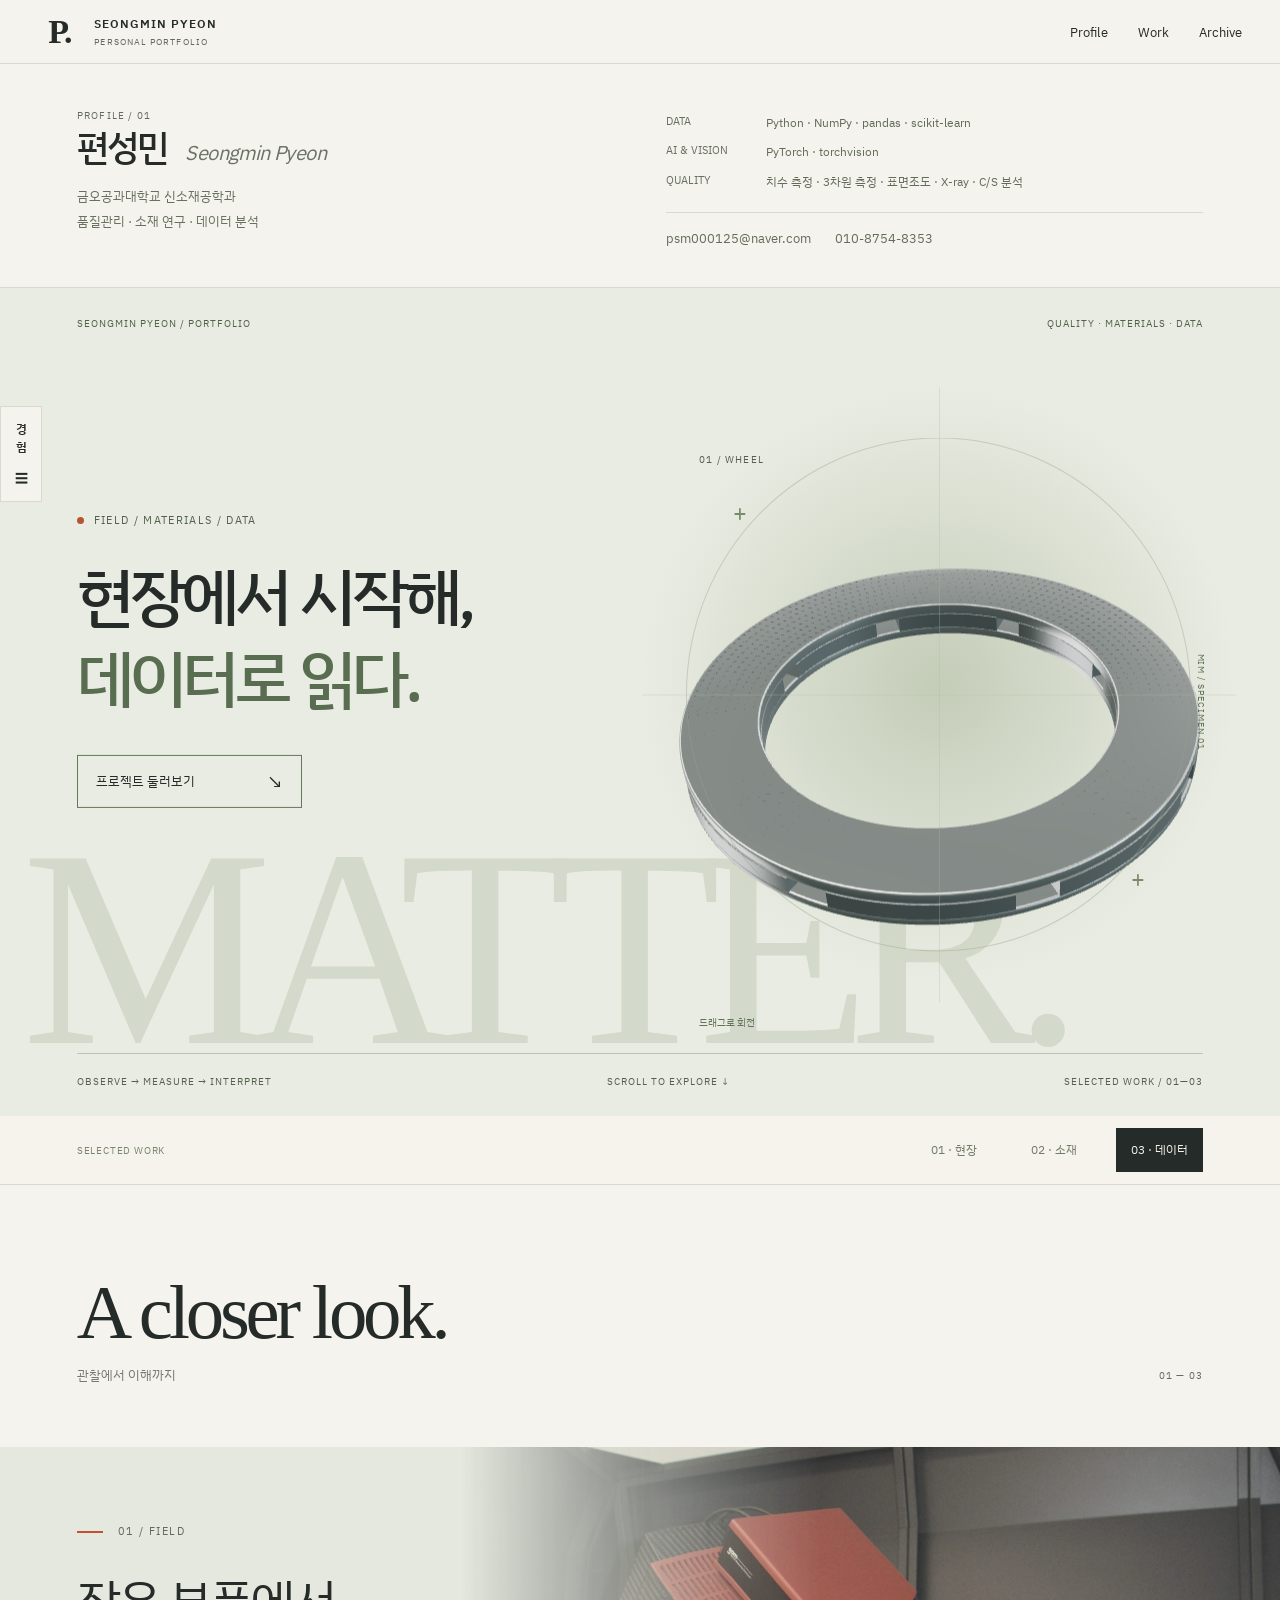
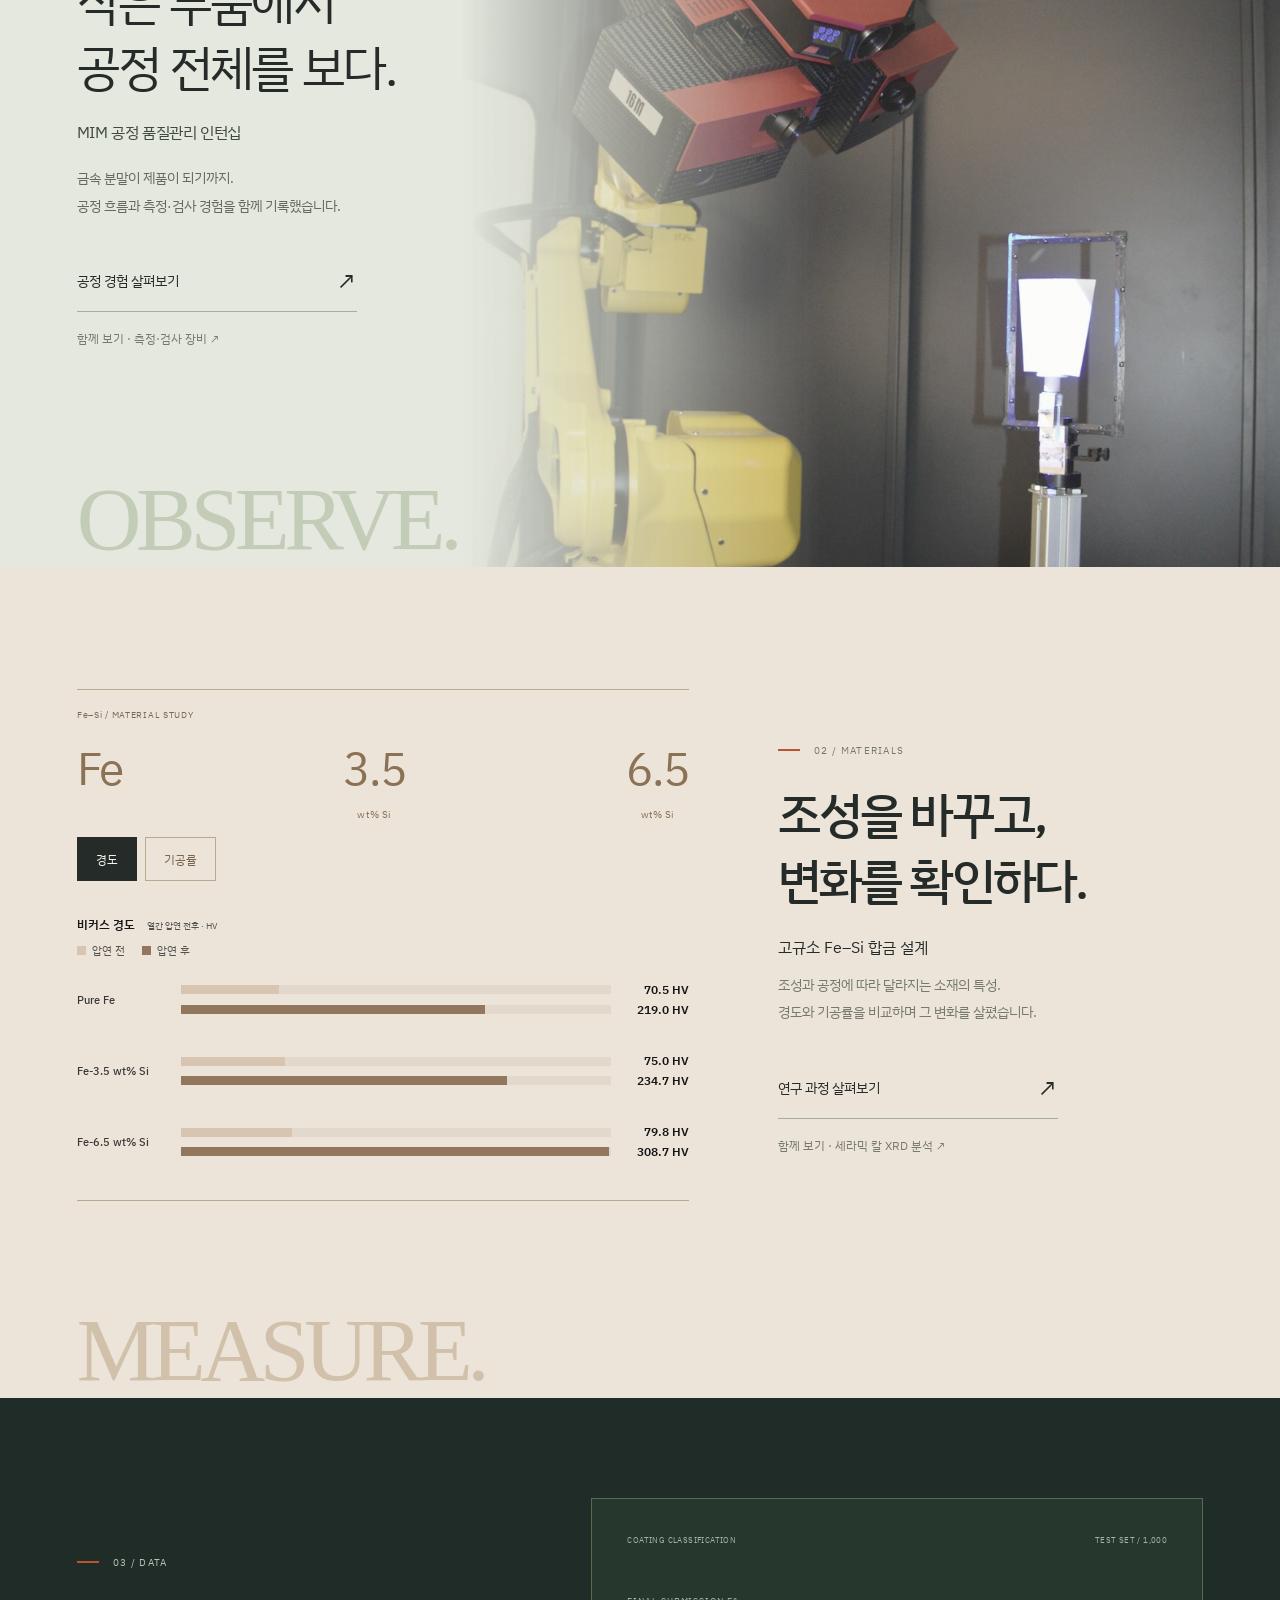
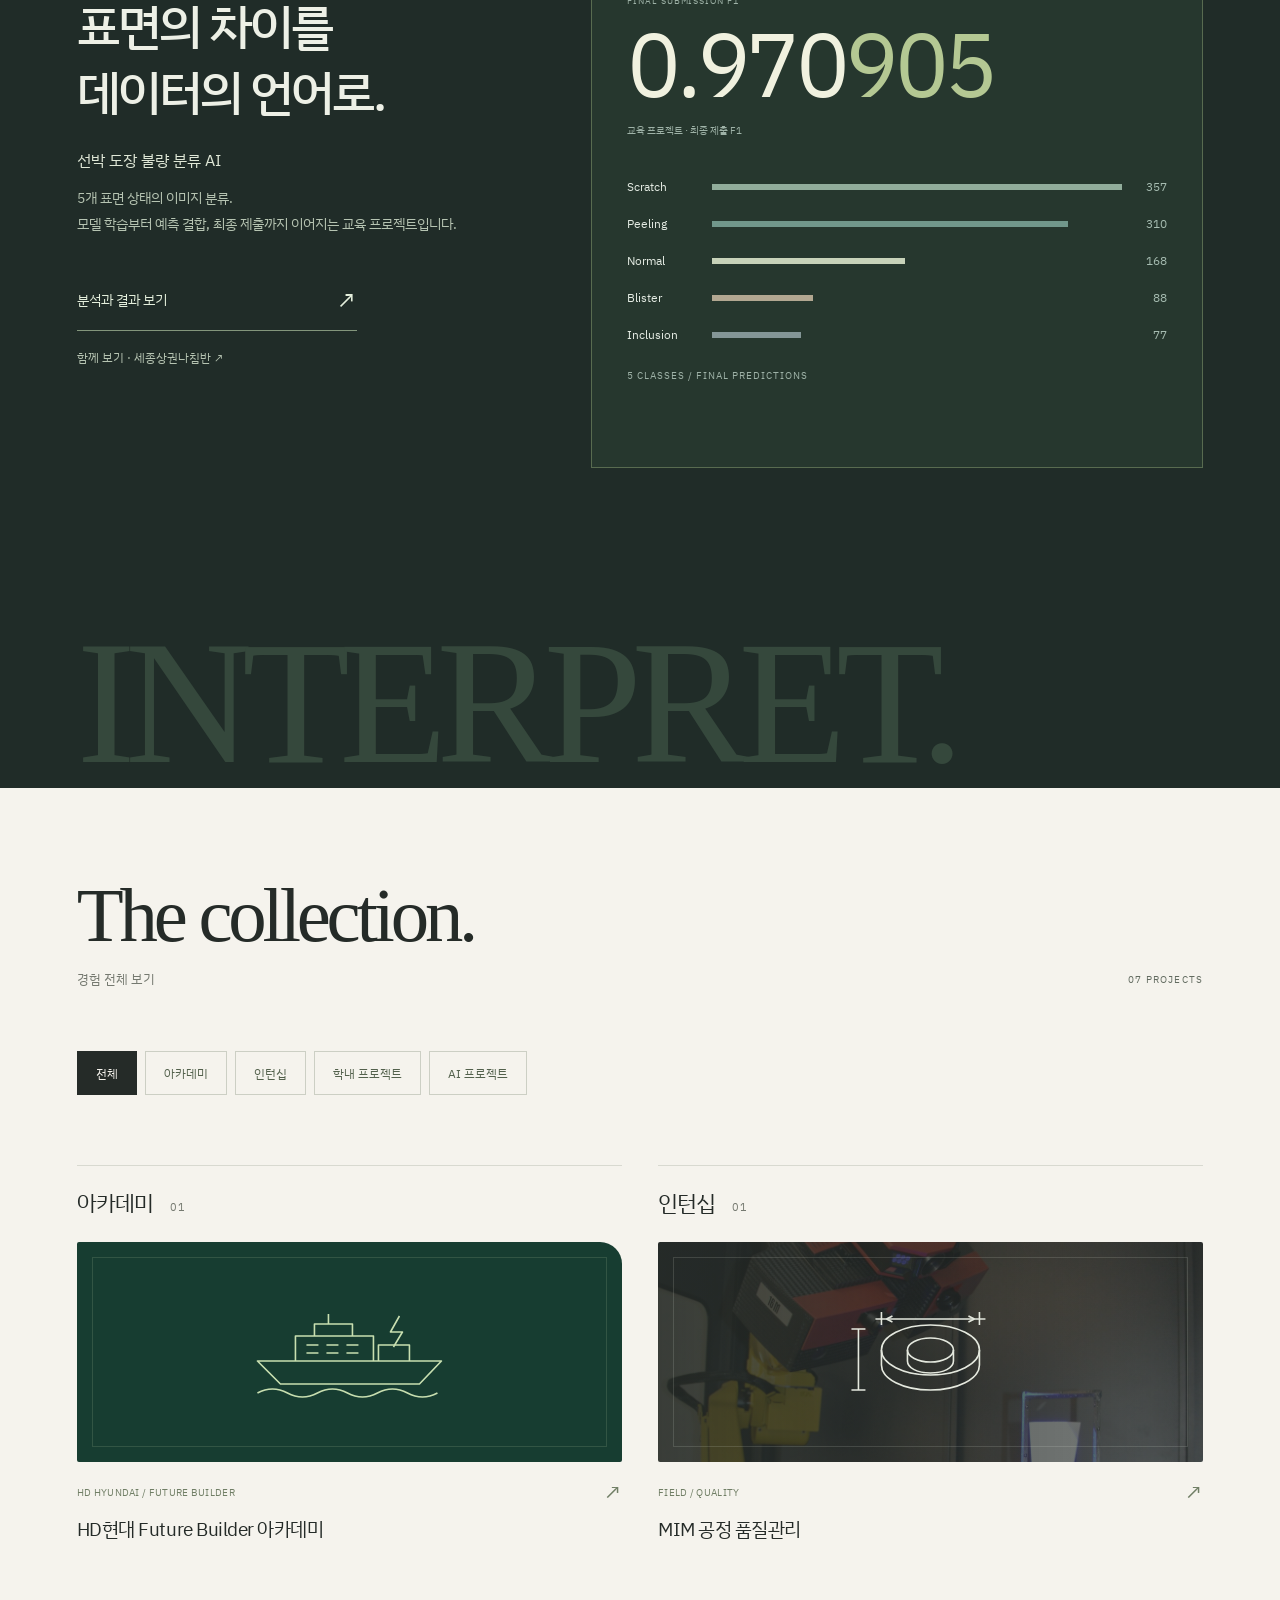
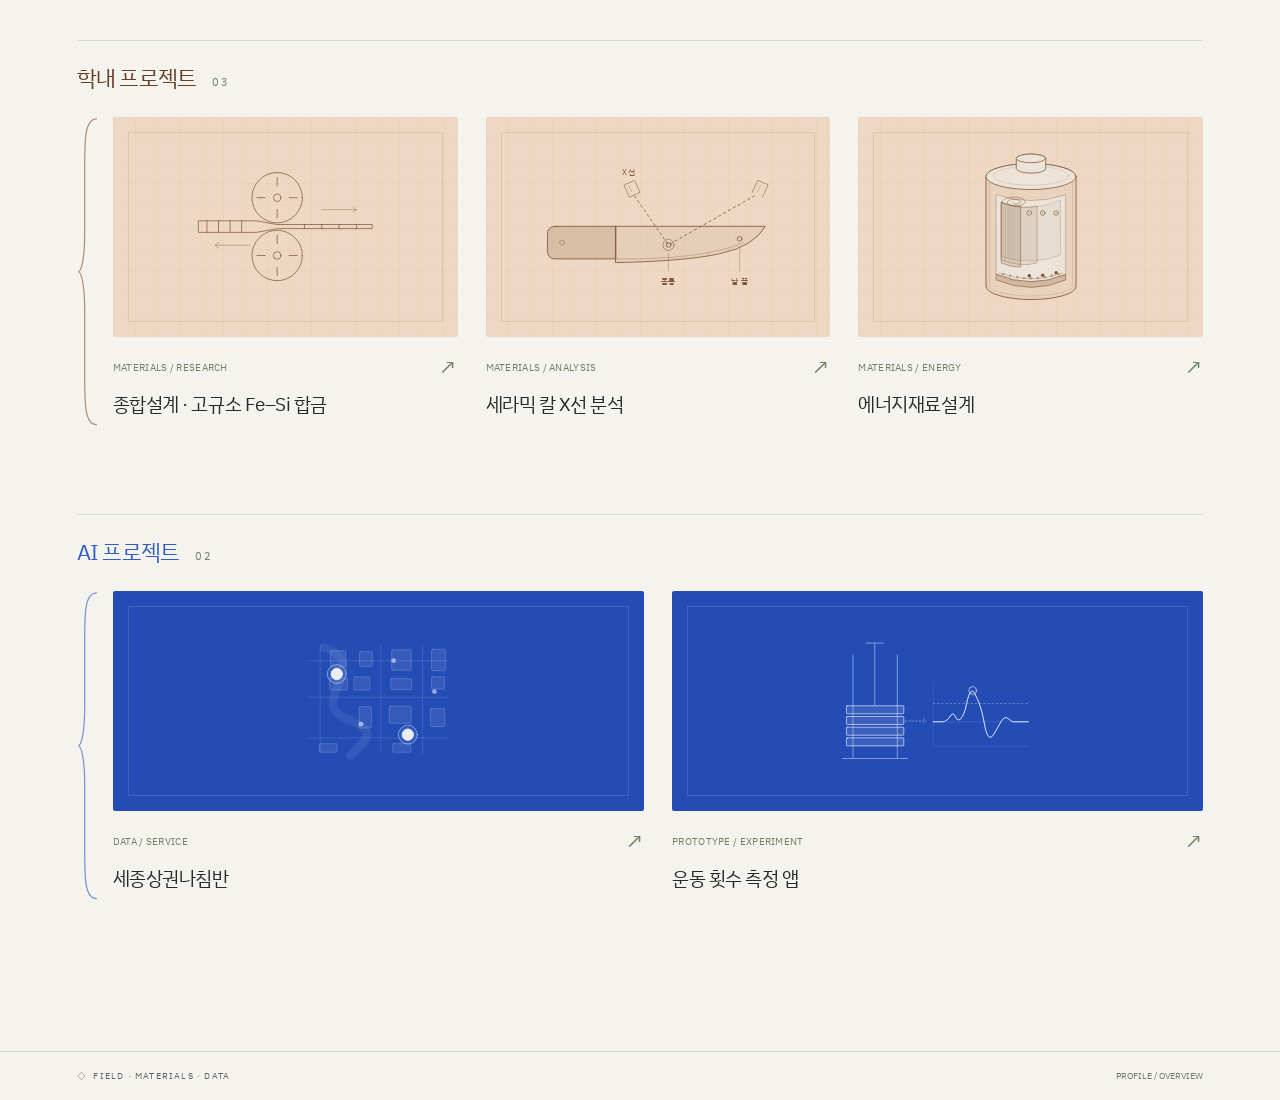
==== index.html @ d2aeafb5 "Replace energy cover with animated battery cutaway" ====
<!doctype html>
<html lang="ko">
<head>
  <meta charset="utf-8">
  <meta name="viewport" content="width=device-width,initial-scale=1">
  <meta name="description" content="Pyeon Seongmin's portfolio: manufacturing quality, materials research, and data-analysis projects.">
  <meta property="og:type" content="website">
  <meta property="og:locale" content="ko_KR">
  <meta property="og:title" content="Pyeon Seongmin — Experience Archive">
  <meta property="og:description" content="Manufacturing quality, materials research, and data-analysis projects.">
  <meta property="og:image" content="https://psm000125-crypto.github.io/my-portfolio/artifacts/og-preview-showcase.jpg">
  <meta name="twitter:image" content="https://psm000125-crypto.github.io/my-portfolio/artifacts/og-preview-showcase.jpg">
  <meta property="og:image:alt" content="Pyeon Seongmin portfolio preview">
  <meta name="twitter:card" content="summary_large_image">
  <meta name="twitter:title" content="Pyeon Seongmin — Experience Archive">
  <meta name="twitter:description" content="Manufacturing quality, materials research, and data-analysis projects.">
  <link rel="icon" type="image/svg+xml" href="data:image/svg+xml,%3Csvg xmlns='http://www.w3.org/2000/svg' viewBox='0 0 32 32'%3E%3Crect width='32' height='32' fill='%23161616'/%3E%3Ctext x='7' y='24' font-size='23' font-family='Arial' fill='%23ffffff'%3EP.%3C/text%3E%3C/svg%3E">
  <title>Pyeon Seongmin — Experience Archive</title>
  <link rel="stylesheet" href="style.css?v=20261004-refinement">
  <link rel="stylesheet" href="layout.css">
  <link rel="stylesheet" href="parts-integration.css">
  <link rel="stylesheet" href="ibm-theme.css?v=20261004-editorial">
  <link rel="stylesheet" href="story-visuals.css?v=20261005-energy-layers">
  <link rel="stylesheet" href="academy.css?v=20261004-reading-plates">
  <link rel="stylesheet" href="showcase.css?v=20261004-profile">
  <link rel="stylesheet" href="lab.css?v=20261005-visual-motion">
  <link rel="stylesheet" href="experience-themes.css?v=20261005-mim-clean-assets">
  <link rel="stylesheet" href="academy-theme.css?v=20261005-wave-reading">
  <link rel="stylesheet" href="ship-course.css?v=20261005-wave-reading">
  <link rel="stylesheet" href="experience-covers.css?v=20261009-battery-cutaway">
  <script src="experience.js" defer></script>
  <script src="academy.js?v=20261005-visual-motion" defer></script>
  <script src="artifacts.js" defer></script>
  <script src="artifact-data.js" defer></script>
  <script src="story-visuals.js?v=20261005-energy-contact-clean" defer></script>
  <script src="academy-visuals.js?v=20261005-diagram-refinements" defer></script>
  <script src="ship-course.js?v=20261005-wave-reading" defer></script>
  <script src="experience-covers.js?v=20261009-battery-cutaway" defer></script>
  <script src="showcase.js?v=20261005-field-navigation" defer></script>
  <script src="lab-motion.js?v=20261005-diagram-refinements" defer></script>
  <script src="app.js?v=20261005-energy-horizontal" defer></script>
</head>
<body>
  <div class="atmosphere" aria-hidden="true">
    <div class="grid-plane"></div>
    <div class="orbit orbit-one"></div>
    <div class="orbit orbit-two"></div>
  </div>
  <header class="masthead">
    <a class="brand" href="#profile"><span class="brand-mark">P.</span><span>SEONGMIN PYEON<small>PERSONAL PORTFOLIO</small></span></a>
    <div class="header-right"><i></i> EXPERIENCE ARCHIVE <span>2026 · VOL. 01</span></div>
    <nav class="portfolio-header-nav" aria-label="포트폴리오 바로가기"><button type="button" data-home-scroll="home-profile">Profile</button><button type="button" data-home-scroll="selected-work">Work</button><button type="button" data-home-scroll="home-archive">Archive</button></nav>
  </header>
  <button class="drawer-trigger" type="button" aria-expanded="false" aria-controls="experience-drawer" aria-label="경험 목록 열기"><span>경험</span> ☰</button>
  <main class="workspace">
    <aside class="navigation" id="experience-drawer" aria-label="경험 목록">
      <div class="section-label">INDEX <span>EXPERIENCES</span></div>
      <a href="#profile" class="profile-link" id="profile-link">◇ <span>프로필</span> ↗</a>
      <div class="nav-divider"><span>경험 아카이브</span><span>EXPERIENCES</span></div>
      <nav id="experience-nav" aria-label="경험 선택"></nav>
    </aside>
    <section class="stage" aria-label="프로필 및 경험"><div id="main-view" class="main-view"></div></section>
    <aside id="detail-panel" class="detail-panel" aria-label="경험 상세"></aside>
  </main>
  <footer class="footer"><span>◇&nbsp; FIELD · MATERIALS · DATA</span><span id="location-label">PROFILE / OVERVIEW</span></footer>
  <div id="announcer" class="sr-only" aria-live="polite"></div>
</body>
</html>
---- style.css ----
:root{--paper:#eeedeb;--ink:#35383b;--muted:#707176;--rose:#FAF6F5;--accent:#956968;--line:rgba(84,82,84,.18)}*{box-sizing:border-box}body{margin:0;color:var(--ink);background:var(--paper);font-family:'Malgun Gothic','Apple SD Gothic Neo',sans-serif;font-size:14px}a{color:inherit;text-decoration:none}button{font:inherit;color:inherit;cursor:pointer}button,a{-webkit-tap-highlight-color:transparent}button:focus-visible,a:focus-visible,summary:focus-visible{outline:2px solid var(--accent);outline-offset:5px}::selection{background:var(--rose)}.atmosphere{position:fixed;inset:0;overflow:hidden;pointer-events:none;z-index:-1;background:radial-gradient(ellipse at 65% 43%,#faf9f7 0,transparent 52%),radial-gradient(ellipse at 74% 85%,#f0d7d580,transparent 50%)}.grid-plane{position:absolute;inset:45% -60% -100%;transform:perspective(430px) rotateX(58deg);background-image:linear-gradient(#9b929317 1px,transparent 1px),linear-gradient(90deg,#9b929317 1px,transparent 1px);background-size:80px 80px;mask-image:linear-gradient(transparent,#000)}.orbit{position:absolute;width:650px;height:650px;border:1px solid #aaa1a11a;transform:rotate(35deg);top:12%;left:34%;animation:drift 30s ease-in-out infinite alternate}.orbit-two{width:480px;height:480px;left:44%;top:24%;transform:rotate(65deg);animation-direction:alternate-reverse}@keyframes drift{to{transform:translate(15px,-20px) rotate(48deg)}}.masthead{height:102px;margin:0 4%;display:flex;align-items:center;justify-content:space-between;border-bottom:1px solid var(--line)}.brand{display:flex;align-items:center;gap:16px;font-size:11px;font-weight:700;letter-spacing:2px}.brand-mark{font-family:Georgia,serif;font-size:35px;font-style:italic;font-weight:400;letter-spacing:-4px;border-right:1px solid var(--line);padding-right:23px}.brand small{display:block;font-size:8px;letter-spacing:2.5px;font-weight:400;margin-top:7px;color:var(--muted)}.header-right{display:flex;align-items:center;gap:10px;font-size:9px;letter-spacing:1.5px}.header-right i{width:5px;height:5px;background:var(--accent);transform:rotate(45deg)}.header-right span{margin-left:35px;color:var(--muted)}.workspace{display:grid;grid-template-columns:250px minmax(360px,1fr) 300px;min-height:calc(100dvh - 158px);max-width:1800px;margin:auto;padding:44px 4% 30px;gap:40px}.section-label{font-size:10px;letter-spacing:2px;display:flex;justify-content:space-between;color:var(--muted)}.section-label span{font-size:9px;letter-spacing:1px}.profile-link{display:flex;align-items:center;gap:15px;margin:24px 0 30px;padding:15px 12px;border:1px solid var(--line);font-size:13px}.profile-link span{flex:1}.profile-link.active{background:#FAF6F54a;border-color:#cbb0ae}.nav-divider{display:flex;justify-content:space-between;font-size:10px;color:var(--muted);margin-bottom:16px}.nav-divider span:last-child{font-size:8px;letter-spacing:1px}.nav-item{display:grid;grid-template-columns:25px 1fr 12px;align-items:center;gap:8px;position:relative;padding:17px 8px;border-bottom:1px solid var(--line);transition:background .25s,transform .25s}.nav-item .num{font-size:10px;color:#8a8384;font-family:monospace}.nav-item strong{display:block;font-size:12px;font-weight:500}.nav-item small{display:block;font-size:8px;letter-spacing:.8px;color:var(--muted);margin-top:6px}.nav-item .arrow{opacity:0;font-size:17px}.nav-item:hover{background:#ffffff6b;transform:translateX(4px)}.nav-item.active{background:linear-gradient(90deg,#FAF6F595,#FAF6F528);transform:translateX(7px)}.nav-item.active:before{content:'';position:absolute;left:0;top:0;bottom:0;width:2px;background:var(--accent)}.nav-item.active .arrow{opacity:1}.nav-foot{display:flex;gap:14px;margin-top:28px;color:var(--muted);align-items:center}.nav-foot>span{font-size:26px;color:#b49a98}.nav-foot p{font-size:10px;line-height:1.9}.stage{min-width:0;position:relative;padding:30px 0 0}.main-view{position:relative;min-height:560px}.eyebrow{font:10px monospace;letter-spacing:2px;color:var(--accent);display:flex;align-items:center;gap:13px}.eyebrow:before{content:'';height:1px;width:25px;background:var(--accent)}.hero-name{font-weight:400;font-size:clamp(56px,5.8vw,90px);letter-spacing:-5px;line-height:1.1;margin:38px 0 14px}.english-name{font:italic 24px Georgia,serif;color:#9a8584;letter-spacing:.5px}.hero-statement{font-size:clamp(23px,2.25vw,34px);font-weight:400;line-height:1.65;letter-spacing:-1.3px;margin:35px 0 16px;word-break:keep-all}.hero-statement em{font-style:normal;position:relative;background:linear-gradient(transparent 65%,#FAF6F57a 65%)}.intro{font-size:13px;line-height:2;color:var(--muted);max-width:440px;word-break:keep-all}.profile-facts{display:grid;grid-template-columns:1fr 1fr;border-top:1px solid var(--line);margin-top:30px;padding-top:20px;gap:25px}.fact-label{font-size:8px;letter-spacing:1.5px;color:var(--muted);margin-bottom:9px}.fact-value{font-size:12px;line-height:1.8}.primary-link{display:inline-flex;align-items:center;gap:35px;border-bottom:1px solid #ab8988;padding:14px 0;margin-top:22px;font-size:12px}.primary-link span{color:var(--accent);font-size:20px}.hero-index{position:absolute;top:-25px;right:5px;font:italic 110px Georgia,serif;color:#b7a4a41c;pointer-events:none}.detail-panel{position:relative;border-left:1px solid var(--line);padding:30px 0 0 28px;min-width:0}.detail-label{font-size:9px;letter-spacing:1.8px;color:var(--muted);display:flex;justify-content:space-between}.crystal-wrap{height:240px;display:grid;place-items:center;position:relative}.crystal-wrap:after{content:'';position:absolute;width:100px;height:15px;border-radius:50%;bottom:25px;background:#b1908e35;filter:blur(12px)}.crystal{width:180px;height:200px;animation:float 8s ease-in-out infinite}.crystal polygon{stroke:#a7808055;stroke-width:.7}.crystal line{stroke:#fff9;stroke-width:.7}@keyframes float{50%{transform:translateY(-12px) rotate(3deg)}}.side-title{font:italic 26px Georgia,serif;margin:10px 0 13px}.side-copy{font-size:11px;line-height:2;color:var(--muted);word-break:keep-all}.skill-list{padding:0;list-style:none;margin-top:25px}.skill-list li{border-top:1px solid var(--line);padding:14px 0;display:flex;justify-content:space-between;font-size:10px}.skill-list span{font:9px monospace;color:#948180}.side-note{font-size:9px;color:var(--muted);line-height:1.9;margin-top:20px}.project-title{font-size:12px;font-weight:400;color:var(--muted);margin:28px 0 12px}.project-lead{font-size:clamp(29px,3vw,46px);font-weight:400;letter-spacing:-1.8px;line-height:1.5;margin:0 0 22px;white-space:pre-line;word-break:keep-all}.project-description{font-size:13px;line-height:2;color:var(--muted);word-break:keep-all;max-width:510px}.tags{display:flex;gap:7px;flex-wrap:wrap;margin:20px 0 28px}.tags span{font-size:9px;padding:6px 10px;border:1px solid var(--line);background:#ffffff35}.metric{padding:23px 0;border-top:1px solid var(--line);border-bottom:1px solid var(--line);position:relative}.metric strong{font:italic clamp(40px,4vw,59px) Georgia,serif;letter-spacing:-1px;color:#8f6b6b}.metric span{display:block;font-size:10px;color:var(--muted);margin-top:10px}.project-meta{display:grid;gap:13px;margin:22px 0;font-size:11px;line-height:1.7}.project-meta div{display:grid;grid-template-columns:55px 1fr;gap:8px}.project-meta dt{color:var(--muted);font-size:9px;letter-spacing:1px}.project-meta dd{margin:0}.project-bottom{display:flex;align-items:center;justify-content:space-between;margin-top:25px}.text-button{border:0;background:none;padding:10px 0;font-size:10px;color:var(--muted)}.next-project{font-size:11px;border:0;background:none;padding:10px 0}.branch-header{margin:26px 0 8px;font-size:19px;font-weight:400;line-height:1.5;letter-spacing:-.5px}.branch-intro{font-size:10px;line-height:1.8;color:var(--muted);margin-bottom:25px}.branch{position:relative;border-left:1px solid #c6adab;margin-left:3px;padding:0 0 0 18px}.branch:before{content:'';position:absolute;left:0;top:23px;width:15px;border-top:1px solid #c6adab}.branch summary{list-style:none;cursor:pointer;padding:16px 0;display:flex;align-items:center;gap:10px;font-size:12px;border-bottom:1px solid var(--line)}.branch summary::-webkit-details-marker{display:none}.branch summary span{font:9px monospace;color:#9a7776}.branch summary:after{content:'+';margin-left:auto;color:var(--accent)}.branch[open] summary:after{content:'−'}.branch[open] summary{color:#835b5a}.branch-body{padding:16px 0 20px;animation:branch-in .3s ease}.branch-body h3{font-size:11px;line-height:1.7;font-weight:600;margin:0 0 10px}.branch-body p{font-size:11px;line-height:2;color:var(--muted);margin:0;word-break:keep-all}.source-note{font-size:9px;color:var(--muted);line-height:1.8;margin-top:26px;overflow-wrap:anywhere}.source-note summary{cursor:pointer}.source-note p{padding:10px 0}.footer{height:56px;margin:0 4%;border-top:1px solid var(--line);display:flex;align-items:center;justify-content:space-between;gap:15px;font-size:8px;letter-spacing:1.2px;color:var(--muted)}.footer span:last-child{letter-spacing:0;font-size:9px}.footer span:first-child{color:#917775}.sr-only{position:absolute;width:1px;height:1px;padding:0;margin:-1px;overflow:hidden;clip:rect(0,0,0,0)}@keyframes branch-in{from{opacity:0;transform:translateX(-8px)}to{opacity:1;transform:none}}@media(min-width:1500px){.workspace{gap:60px;grid-template-columns:270px minmax(460px,1fr) 330px}.stage{padding-top:45px}.main-view{max-width:650px}.hero-statement{margin-top:48px}}@media(max-width:1150px){.workspace{grid-template-columns:210px minmax(290px,1fr) 245px;gap:25px;padding-left:3%;padding-right:3%}.detail-panel{padding-left:20px}.nav-item strong{font-size:11px}.project-lead{font-size:31px}.hero-name{font-size:66px}}@media(max-width:900px){.workspace{grid-template-columns:195px minmax(0,1fr);gap:30px}.navigation{grid-row:span 2}.detail-panel{grid-column:2;padding:24px 0;border-left:0;border-top:1px solid var(--line)}.main-view{min-height:0}.crystal-wrap{height:150px;float:right;width:40%}.crystal{width:120px;height:140px}.side-copy{max-width:60%}.skill-list{display:flex;gap:20px}.skill-list li{flex:1;gap:10px}.header-right span{display:none}.footer span:last-child{display:none}}@media(max-width:600px){.masthead{height:78px;margin:0 22px}.brand{font-size:9px;letter-spacing:1px}.brand small{font-size:7px}.brand-mark{font-size:30px;padding-right:15px}.header-right{font-size:0;gap:0}.workspace{display:block;padding:24px 22px}.section-label,.nav-divider,.nav-foot{display:none}.profile-link{margin:0 0 12px;padding:10px 12px;max-width:125px;font-size:11px}#experience-nav{display:flex;overflow:auto;gap:8px;padding:0 0 10px;scrollbar-width:thin}.nav-item{flex:none;display:flex;padding:12px;border:1px solid var(--line);gap:8px}.nav-item small,.nav-item .arrow{display:none}.nav-item.active{transform:none}.nav-item strong{font-size:11px}.stage{padding:34px 0}.hero-name{font-size:68px;margin-top:28px}.hero-statement{font-size:28px;margin-top:28px}.english-name{font-size:21px}.hero-index{font-size:95px;top:-12px}.intro{font-size:12px}.profile-facts{gap:15px}.fact-value{font-size:11px}.detail-panel{padding-top:26px}.project-lead{font-size:33px}.footer{height:50px;margin:0 22px;font-size:7px}.footer #location-label{font-size:7px}.skill-list{display:block}.side-copy{max-width:56%}.source-note{font-size:10px}.branch-body p{font-size:12px}}@media(prefers-reduced-motion:reduce){*,*:before,*:after{animation:none!important;transition:none!important;scroll-behavior:auto!important}}
@media(min-width:901px){body{height:100dvh;overflow:hidden}.workspace{height:calc(100dvh - 158px);min-height:0}.navigation,.stage,.detail-panel{overflow-y:auto;scrollbar-width:thin;scrollbar-color:#cdb9b6 transparent}.main-view{min-height:0}.navigation{padding-right:8px}.stage{overflow-x:hidden}.detail-panel{padding-right:6px}}@media(min-width:901px) and (max-height:820px){.masthead{height:78px}.workspace{height:calc(100dvh - 120px);padding-top:25px;padding-bottom:20px;gap:35px}.footer{height:42px}.stage,.detail-panel{padding-top:15px}.profile-link{margin:17px 0 22px;padding:11px 12px}.nav-item{padding:13px 8px}.nav-foot{margin-top:18px}.hero-name{font-size:66px;margin:25px 0 10px}.english-name{font-size:21px}.hero-statement{font-size:28px;margin:25px 0 12px}.intro{font-size:12px;line-height:1.9}.profile-facts{margin-top:20px;padding-top:15px}.primary-link{margin-top:12px;padding:10px 0}.crystal-wrap{height:205px}.crystal{height:180px}.skill-list{margin-top:20px}.project-title{margin-top:23px}.project-lead{font-size:34px;margin-bottom:16px}.project-description{font-size:12px;line-height:1.9}.tags{margin:17px 0 20px}.metric{padding:16px 0}.metric strong{font-size:43px}.project-meta{margin:17px 0;gap:10px}.project-bottom{margin-top:15px}}
:root{--paper:#EBF0F4!important}
html,body{background:#EBF0F4!important}
body,body *:not(pre):not(code),button,input,select,textarea{font-family:'IBM Plex Sans','Malgun Gothic','Apple SD Gothic Neo',sans-serif!important}
.atmosphere{background:radial-gradient(ellipse at 60% 30%,#fff 0,transparent 58%),linear-gradient(120deg,#EBF0F4,#e5ebf0)!important}
@media(min-width:901px){.workspace .navigation{background:linear-gradient(90deg,#EBF0F4 85%,#EBF0F4ee)!important}}
/* Unified blue-grey interface */
:root{--paper:#EBF0F4!important;--ink:#34424c!important;--muted:#687781!important;--accent:#607787!important;--line:rgba(72,91,102,.18)!important;--rose:#dbe6ec!important}
html,body{background:#EBF0F4!important}
body,body *:not(pre):not(code),button,input,select,textarea{font-family:'IBM Plex Sans KR','IBM Plex Sans','Malgun Gothic','Apple SD Gothic Neo',sans-serif!important}
.atmosphere{background:radial-gradient(ellipse at 62% 28%,#f8fbfc 0,transparent 56%),linear-gradient(120deg,#EBF0F4,#e3ebf0)!important}
.hero-statement em{background:linear-gradient(transparent 70%,#cbdbe455 70%)!important}
.profile-link.active,.nav-item.active,.branch-link.active{background:linear-gradient(90deg,#cfdee680,transparent)!important}
.profile-link.active{border-color:#9db1bd!important}
.drawer-trigger,.drawer-open .drawer-trigger{background:#d5e1e899!important;color:#536b79!important;box-shadow:4px 0 20px #526a780d!important}
@media(min-width:901px){.workspace .navigation{background:linear-gradient(90deg,#EBF0F4 85%,#EBF0F4ee)!important}}
.crystal-wrap{display:none!important}
.side-title{margin-top:26px!important;font-style:normal!important;color:#405563!important}
.map-frame,.slide-image,.prediction-table-wrap,.notebook-view{background:#f4f8fa!important;box-shadow:0 15px 42px #526a780d!important}
.prediction-table th{background:#dfeaf0!important;color:#526a78!important}
.prediction-table tr:nth-child(even){background:#e7eff330!important}
.tags span,.prediction-filter input,.prediction-filter select{background:#f7fafb!important}
.navigation,.stage,.detail-panel,.notebook-view,.prediction-table-wrap,#experience-nav{scrollbar-width:thin;scrollbar-color:#9aadb8 transparent;scrollbar-gutter:stable;overscroll-behavior:contain}
.navigation::-webkit-scrollbar,.stage::-webkit-scrollbar,.detail-panel::-webkit-scrollbar,.notebook-view::-webkit-scrollbar,.prediction-table-wrap::-webkit-scrollbar,#experience-nav::-webkit-scrollbar{width:7px;height:7px}
.navigation::-webkit-scrollbar-track,.stage::-webkit-scrollbar-track,.detail-panel::-webkit-scrollbar-track,.notebook-view::-webkit-scrollbar-track,.prediction-table-wrap::-webkit-scrollbar-track,#experience-nav::-webkit-scrollbar-track{background:transparent}
.navigation::-webkit-scrollbar-thumb,.stage::-webkit-scrollbar-thumb,.detail-panel::-webkit-scrollbar-thumb,.notebook-view::-webkit-scrollbar-thumb,.prediction-table-wrap::-webkit-scrollbar-thumb,#experience-nav::-webkit-scrollbar-thumb{background:#9aadb8aa;border:2px solid #EBF0F4;border-radius:999px}
.navigation::-webkit-scrollbar-thumb:hover,.stage::-webkit-scrollbar-thumb:hover,.detail-panel::-webkit-scrollbar-thumb:hover,.notebook-view::-webkit-scrollbar-thumb:hover,.prediction-table-wrap::-webkit-scrollbar-thumb:hover,#experience-nav::-webkit-scrollbar-thumb:hover{background:#718a99}
@media(max-width:600px){#experience-nav{scrollbar-color:#9aadb8 transparent}.nav-child{background:#dfe9ee90!important}}

/* 공개 화면에서 보조 정보도 읽히도록 글자 크기와 대비를 보강합니다. */
.focus-toolbar{font-size:11px!important;letter-spacing:.08em!important;color:#54494a!important}
.focus-toolbar .close-focus{font-size:11px!important;color:#675154!important}
.has-focus .project-overview .eyebrow{font-size:10px!important;color:#775c5f!important}
.has-focus .project-title{font-size:clamp(22px,2.2vw,34px)!important;color:#2b2526!important}
.has-focus .project-lead{font-size:clamp(18px,1.7vw,27px)!important;line-height:1.28!important;color:#342c2d!important}
.has-focus .project-description{font-size:13px!important;line-height:1.75!important;color:#4e4243!important}
.has-focus .tags span,.tags span{font-size:10px!important;color:#58494c!important;border-color:#cbbbbb!important}
.has-focus .overview-meta,.overview-meta{font-size:11px!important;color:#625356!important}
.has-focus .overview-hint,.overview-hint{font-size:11px!important;color:#6b585b!important}
.branch-link strong{font-size:12px!important;line-height:1.35!important;color:#3f3436!important}
.branch-link small{font-size:10px!important;line-height:1.5!important;color:#66575a!important}
.detail-label,.section-label,.nav-divider{color:#66575a!important}
.nav-item strong{font-size:11px!important;color:#3e3435!important}
.nav-item small{font-size:9px!important;color:#6a5d60!important}
.artifact-heading h2{font-size:clamp(19px,1.8vw,27px)!important;color:#2d2526!important}
.artifact-heading a,.artifact-heading button{font-size:11px!important;color:#513f43!important;border-color:#bfaeb0!important}
.artifact-caption{font-size:12px!important;line-height:1.65!important;color:#57494c!important}
.slide-viewer{max-width:1440px!important;margin-inline:auto!important}
.slide-controls button,.slide-controls select{font-size:14px!important;min-height:38px!important;color:#392f31!important;border-color:#b9a7aa!important}
.pdf-preview{display:block;max-width:780px;margin:18px auto 0;border:1px solid #d4c7c5;background:#fff;box-shadow:0 14px 32px #5e4a4a16}
.pdf-preview img{display:block;width:100%;height:auto}
.pdf-preview:focus-visible{outline:3px solid #9d7378;outline-offset:4px}
@media(max-width:600px){.focus-toolbar{font-size:10px!important}.has-focus .project-description{font-size:12px!important}.branch-link strong{font-size:11px!important}.branch-link small{font-size:9px!important}.artifact-caption{font-size:11px!important}.overview-meta{font-size:10px!important}}

/* 태그 사이의 구분점이 개별 태그 밖으로 밀려나는 현상을 없앱니다. */
.tags{align-items:center!important;gap:8px!important}
.tags span{display:inline-flex!important;align-items:center!important;border:1px solid #aebfc9!important;background:transparent!important;color:#4e6672!important;padding:5px 9px!important;border-radius:3px!important;line-height:1.25!important}
.tags span+span:before{content:none!important;margin:0!important}

/* 발표 요약은 원본 슬라이드 캡처가 아닌, 포트폴리오 안에서 읽는 반응형 정보 시각화입니다. */
.project-summary{--summary-ink:#1e3038;--summary-muted:#58707b;--summary-line:#bed0d7;--summary-accent:#4e7b8d;--summary-pale:#e7f0f3;display:grid;gap:16px;max-width:1040px;margin:22px auto 0;color:var(--summary-ink);font-size:14px;line-height:1.6}
.project-summary *{box-sizing:border-box;min-width:0;overflow-wrap:anywhere}
.summary-hero{padding:25px 26px 23px;border:1px solid var(--summary-line);border-left:5px solid var(--summary-accent);background:linear-gradient(112deg,#f7fbfc 0%,#e8f1f4 100%)}
.summary-kicker,.summary-section-heading>span,.summary-callout>span,.literature-evidence>span{display:block;font-size:10px;font-weight:800;letter-spacing:.08em;color:var(--summary-accent)}
.summary-hero h3{margin:5px 0 7px;font-size:clamp(23px,3.2vw,36px);line-height:1.2;color:var(--summary-ink)}
.summary-hero p,.summary-section-heading p,.summary-callout p,.literature-evidence p{margin:0;color:var(--summary-muted)}
.summary-stats{display:grid;grid-template-columns:repeat(2,minmax(0,1fr));gap:12px}
.summary-stat{padding:18px 20px;border:1px solid var(--summary-line);background:#fff}
.summary-stat span{display:block;font-size:10px;font-weight:800;letter-spacing:.07em;color:var(--summary-accent)}
.summary-stat strong{display:block;margin:3px 0 1px;font-size:clamp(22px,2.9vw,31px);line-height:1.15;color:var(--summary-ink)}
.summary-stat small{display:block;color:var(--summary-muted);font-size:11px;line-height:1.45}
.summary-panel{padding:22px 24px;border:1px solid var(--summary-line);background:#fff}
.summary-section-heading{display:flex;gap:12px;align-items:flex-start;margin-bottom:17px}
.summary-section-heading>span{flex:0 0 auto;margin-top:2px}
.summary-section-heading h4{margin:0 0 2px;font-size:17px;line-height:1.35;color:var(--summary-ink)}
.summary-section-heading.compact{margin-bottom:13px}
.summary-pipeline,.xrd-flow,.research-flow{display:flex;gap:9px;align-items:stretch}
.pipeline-node{flex:1;padding:15px 13px;border:1px solid var(--summary-line);background:#f7fafb}
.pipeline-node b{display:block;font-size:10px;letter-spacing:.06em;color:var(--summary-accent)}
.pipeline-node span{display:block;margin-top:3px;font-size:13px;font-weight:700;line-height:1.35}
.pipeline-node.accent{border-color:#98b7c2;background:var(--summary-pale)}
.summary-pipeline>i,.xrd-flow>i,.research-flow>i{align-self:center;font-style:normal;font-size:18px;color:var(--summary-accent)}
.summary-panel.split{display:grid;grid-template-columns:minmax(0,1.35fr) minmax(220px,.65fr);gap:22px}
.distribution-chart{display:grid;gap:8px}
.distribution-chart>div{display:grid;grid-template-columns:124px minmax(0,1fr);gap:10px;align-items:center}
.distribution-chart label{font-size:12px;color:var(--summary-muted)}
.distribution-chart em{font-style:normal;font-weight:800;color:var(--summary-ink)}
.distribution-chart>div>span{display:block;height:10px;background:#e7eef0;border-radius:999px;overflow:hidden}
.distribution-chart>div>span>i{display:block;width:var(--value);height:100%;background:var(--summary-accent);border-radius:inherit}
.distribution-chart>div:nth-child(2)>span>i{background:#678e9d}.distribution-chart>div:nth-child(3)>span>i{background:#7ca2a3}.distribution-chart>div:nth-child(4)>span>i{background:#b08b69}.distribution-chart>div:nth-child(5)>span>i{background:#a47578}
.summary-callout{align-self:stretch;padding:18px;border-left:3px solid var(--summary-accent);background:var(--summary-pale)}
.summary-callout p{margin-top:7px;font-size:12px;line-height:1.65;color:var(--summary-ink)}
.summary-source{margin:0;padding:0 2px;font-size:11px;line-height:1.5;color:var(--summary-muted)}
.phase-comparison{display:grid;grid-template-columns:repeat(2,minmax(0,1fr));gap:12px}
.phase-comparison article{padding:18px;border:1px solid var(--summary-line);background:#f8fbfc}
.phase-comparison article>span{display:block;font-size:10px;font-weight:800;letter-spacing:.07em;color:var(--summary-accent)}
.phase-comparison div{display:flex;gap:10px;align-items:center;margin:6px 0 2px}.phase-comparison strong{font-size:26px;line-height:1;color:var(--summary-ink)}.phase-comparison i{font-style:normal;color:var(--summary-accent)}.phase-comparison small{color:var(--summary-muted)}
.xrd-flow,.research-flow{flex-wrap:wrap;gap:8px}.xrd-flow span,.research-flow span{flex:1 1 145px;padding:12px 10px;border:1px solid var(--summary-line);background:#f7fafb;text-align:center;font-size:12px;font-weight:700;line-height:1.4}.xrd-flow i,.research-flow i{margin:auto 0}
.summary-status{display:flex;flex-wrap:wrap;gap:8px;align-items:center;padding:11px 15px;border:1px solid #b8a28e;background:#fcf7f2;font-size:12px;color:#6e5947}.summary-status strong{font-weight:800}
.energy-layout{display:grid;grid-template-columns:minmax(0,1.2fr) minmax(230px,.8fr);gap:22px}.coating-stack{display:grid;gap:6px;margin-top:4px}.coating-stack div{padding:13px 15px;border:1px solid var(--summary-line);background:#f7fafb}.coating-stack div:nth-child(2){background:var(--summary-pale);border-color:#9ebbc6}.coating-stack div:nth-child(3){background:#e8edf0}.coating-stack b,.coating-stack span{display:block}.coating-stack b{font-size:13px}.coating-stack span{font-size:11px;color:var(--summary-muted)}
.literature-evidence{padding:18px;border:1px solid var(--summary-line);background:#fbfcfc}.literature-evidence h4{margin:6px 0 12px;font-size:15px;line-height:1.4}.literature-evidence>div{display:flex;justify-content:space-between;gap:12px;padding:9px 0;border-top:1px solid var(--summary-line)}.literature-evidence strong{font-size:23px;line-height:1;color:var(--summary-ink)}.literature-evidence small{align-self:end;color:var(--summary-muted);font-size:11px;text-align:right}.literature-evidence p{margin-top:12px;font-size:11px;line-height:1.55}
.alloy-process-note{margin:15px 0 0;padding:11px 13px;border-left:3px solid var(--summary-accent);background:#f4f8f9;color:var(--summary-muted);font-size:12px;line-height:1.65}.alloy-metric-grid{display:grid;grid-template-columns:repeat(2,minmax(0,1fr));gap:12px}.alloy-metric{padding:17px 18px;border:1px solid var(--summary-line);background:#f8fbfc}.alloy-metric>span,.alloy-evidence-grid article>span{display:block;margin-bottom:7px;font-size:10px;font-weight:800;letter-spacing:.07em;color:var(--summary-accent)}.alloy-metric>div{display:flex;align-items:baseline;justify-content:space-between;gap:10px;padding:9px 0;border-top:1px solid #bed0d766}.alloy-metric label{font-size:12px;color:var(--summary-muted)}.alloy-metric strong{white-space:nowrap;font-size:13px;line-height:1.35;color:var(--summary-ink)}.alloy-metric i{font-style:normal;color:var(--summary-accent)}.alloy-evidence-grid{display:grid;grid-template-columns:repeat(3,minmax(0,1fr));gap:12px}.alloy-evidence-grid article{padding:16px 17px;border:1px solid var(--summary-line);background:#f8fbfc}.alloy-evidence-grid strong{display:block;font-size:14px;line-height:1.35;color:var(--summary-ink)}.alloy-evidence-grid p{margin:7px 0 0;font-size:11px;line-height:1.65;color:var(--summary-muted)}
@media(max-width:720px){.summary-hero,.summary-panel{padding:18px}.summary-stats,.summary-panel.split,.energy-layout,.alloy-metric-grid,.alloy-evidence-grid{grid-template-columns:1fr}.summary-pipeline{display:grid;grid-template-columns:1fr}.summary-pipeline>i{justify-self:center;transform:rotate(90deg)}.phase-comparison{grid-template-columns:1fr}.distribution-chart>div{grid-template-columns:110px minmax(0,1fr)}.xrd-flow,.research-flow{display:grid;grid-template-columns:1fr}.xrd-flow i,.research-flow i{justify-self:center;transform:rotate(90deg)}.alloy-metric strong{font-size:12px}}

/* 경험 속 이야기는 한 문단을 비워 두지 않고, 맥락·기여·관련 주제를 함께 읽게 합니다. */
.story-content{max-width:940px!important;padding:28px 0 42px!important}
.story-header{max-width:760px;padding:0 0 22px;border-bottom:1px solid #b8c9d0}
.story-kicker{margin:0 0 10px!important;font-size:11px!important;font-weight:800!important;letter-spacing:.09em!important;color:#4e7b8d!important}
.story-content h2{margin:0!important;font-size:clamp(27px,3.4vw,43px)!important;line-height:1.3!important;color:#263840!important}
.story-intro{margin:12px 0 0!important;font-size:13px!important;line-height:1.7!important;color:#5d747f!important}
.story-grid{display:grid;grid-template-columns:minmax(0,1.4fr) minmax(250px,.6fr);gap:24px;margin-top:24px}
.story-main{padding:23px 25px;border:1px solid #b8c9d0;background:#f7fbfc}
.story-main h3{margin:0 0 11px;font-size:11px;letter-spacing:.1em;color:#4e7b8d}
.story-main p{margin:0!important;font-size:15px!important;line-height:2.05!important;color:#344b55!important;word-break:keep-all}
.story-aside{display:grid;align-content:start;gap:12px}
.story-aside>div{padding:17px 18px;border:1px solid #c5d3d8;background:#fff}
.story-aside span,.story-footer>span{display:block;margin-bottom:7px;font-size:9px;font-weight:800;letter-spacing:.1em;color:#4e7b8d}
.story-aside strong{display:block;font-size:13px;font-weight:700;line-height:1.65;color:#334952}
.story-aside p{margin:0!important;font-size:11px!important;line-height:1.75!important;color:#5c7079!important;word-break:keep-all}
.story-footer{display:flex;align-items:flex-start;gap:16px;margin-top:15px;padding:16px 18px;border-top:1px solid #b8c9d0;border-bottom:1px solid #b8c9d0}
.story-footer>span{flex:0 0 110px;margin:3px 0 0}.story-footer>div{display:flex;flex-wrap:wrap;gap:7px}.story-footer div span{padding:4px 8px;border:1px solid #bdcdd4;border-radius:999px;font-size:10px;line-height:1.3;color:#4d6570;background:#f7fafb}

/* 지도 확대에서는 개요를 위로 접고, 콘텐츠 열 전체를 지도가 쓰도록 전환합니다. */
.map-work{max-width:1440px;margin-inline:auto}.map-work .artifact-caption{max-width:680px}
@media(min-width:901px){
 .workspace.map-expanded{display:grid!important;grid-template-columns:minmax(0,1fr)!important;gap:0!important;padding-left:75px!important;padding-right:4%!important}
 .workspace.map-expanded .stage{grid-column:1!important}.workspace.map-expanded .detail-panel{display:none!important}.workspace.map-expanded .navigation{visibility:hidden!important;opacity:0!important;pointer-events:none!important}
 .main-view.has-focus.map-expanded .project-overview{max-height:0!important;min-height:0!important;margin:0!important;padding:0!important;overflow:hidden!important;opacity:0!important;transform:translateY(-24px)!important;pointer-events:none!important}
 .main-view.has-focus.map-expanded .focus-content{margin-top:0}.map-expanded .focus-toolbar{margin-bottom:10px}.map-expanded .map-work{max-width:none}.map-expanded .map-frame{height:calc(100dvh - 205px)!important;min-height:520px!important;border-radius:7px!important}
}
@media(max-width:900px){.map-expanded .map-frame{height:78dvh!important;min-height:520px!important}.map-expanded .project-overview{max-height:0;overflow:hidden;opacity:0;margin:0!important;padding:0!important}.map-expanded .focus-toolbar{margin-bottom:10px}}
@media(max-width:600px){.story-content{padding:18px 0 30px!important}.story-grid{grid-template-columns:1fr;gap:13px;margin-top:16px}.story-main{padding:18px}.story-main p{font-size:13px!important;line-height:1.95!important}.story-footer{display:block}.story-footer>span{margin-bottom:9px}.map-expanded .map-frame{height:72dvh!important;min-height:430px!important}}

/* 상세를 열면 개요는 접고, 선택한 성과물·이야기를 첫 화면에서 바로 읽습니다. */
.project-overview{max-height:none;overflow:visible;transition:margin .42s ease,padding .42s ease,opacity .32s ease,transform .42s cubic-bezier(.2,.8,.2,1)}
.main-view.has-focus .project-overview{max-height:0!important;min-height:0!important;overflow:hidden!important;margin:0!important;padding-top:0!important;padding-bottom:0!important;opacity:0!important;transform:translateY(-20px)!important;pointer-events:none!important}
.focus-toolbar{position:relative;z-index:1}.focus-toolbar b{font-weight:700;color:#465f6b}

/* 확대/축소 때 지도·개요·레이아웃이 같은 리듬으로 전환됩니다. */
.workspace,.map-frame,.map-work,.detail-panel{transition:padding .48s cubic-bezier(.2,.8,.2,1),gap .48s cubic-bezier(.2,.8,.2,1),grid-template-columns .48s cubic-bezier(.2,.8,.2,1),width .48s cubic-bezier(.2,.8,.2,1),height .56s cubic-bezier(.2,.8,.2,1),opacity .3s ease,transform .42s cubic-bezier(.2,.8,.2,1)}
.map-work{transform-origin:top center}.map-expanded .map-work{animation:map-work-enter .54s cubic-bezier(.2,.8,.2,1)}
@keyframes map-work-enter{from{opacity:.45;transform:translateY(14px) scale(.985)}to{opacity:1;transform:translateY(0) scale(1)}}
::view-transition-old(root),::view-transition-new(root){animation-duration:.48s;animation-timing-function:cubic-bezier(.2,.8,.2,1)}
@media(min-width:901px){.workspace.map-expanded .detail-panel{display:block!important;width:0!important;max-width:0!important;min-width:0!important;height:0!important;padding:0!important;margin:0!important;opacity:0!important;overflow:hidden!important;transform:translateX(24px)!important;pointer-events:none!important}.workspace.map-expanded .map-frame{transition:height .56s cubic-bezier(.2,.8,.2,1),border-radius .42s ease,box-shadow .42s ease}}
@media(prefers-reduced-motion:reduce){.project-overview,.workspace,.map-frame,.map-work,.detail-panel{transition:none!important}.map-expanded .map-work{animation:none!important}::view-transition-old(root),::view-transition-new(root){animation:none!important}}
---- layout.css ----
/* Open canvas layout: navigation and content sit in space without separators. */
.masthead,.footer,.brand-mark,.profile-link,.nav-item,.profile-facts,.detail-panel,.skill-list li,.primary-link{border:0}
.orbit{display:none}.grid-plane{opacity:.32}.atmosphere{background:radial-gradient(ellipse at 53% 36%,#faf9f7 0,transparent 56%),radial-gradient(ellipse at 76% 85%,#eed2d080,transparent 58%)}
.workspace{grid-template-columns:220px minmax(0,1fr) 230px;gap:42px;padding:28px 4% 24px;max-width:1900px}
.masthead{height:88px}.footer{height:40px}.workspace{height:calc(100dvh - 128px)}
.stage{padding:0 4px 0 0}.main-view{max-width:none;min-height:0;padding:0 18px 12px;position:relative}
.navigation{padding:6px 6px 0 0}.section-label{font-size:9px}.profile-link{width:fit-content;min-width:130px;padding:11px 15px;margin:18px 0 29px;border-radius:3px;gap:15px}.profile-link.active{background:#FAF6F566}
.nav-divider{margin-bottom:12px}.nav-divider span:last-child{font-size:7px}.nav-item{padding:14px 10px;margin:3px 0;border-radius:3px;grid-template-columns:22px 1fr 10px;gap:5px}.nav-item.active{transform:translateX(3px);background:linear-gradient(90deg,#FAF6F570,#FAF6F500)}.nav-item.active:before{display:none}.nav-item strong{font-size:12px;line-height:1.5}.nav-item small{font:9px monospace;letter-spacing:.3px;margin-top:5px}.nav-item .num{font-size:9px;color:#a89897}.nav-foot{margin-top:22px;padding-left:11px}.nav-foot p{font-size:10px}.nav-foot>span{font-size:23px}
.detail-panel{padding:48px 0 10px 8px;overflow-x:hidden}.detail-label{font-size:8px;letter-spacing:1.7px}.overview-link{display:flex;justify-content:space-between;align-items:center;font-size:13px;margin:27px 0 30px;max-width:200px;padding:10px 0}.overview-link span{color:#a28381}.overview-link.active{color:#8e6260}.branch-group{margin:0 0 32px}.branch-group h2{font-size:9px;font-weight:400;letter-spacing:1px;color:#8b7a79;margin:0 0 12px}.branch-link{display:flex;gap:12px;align-items:center;padding:13px 8px 13px 0;margin:4px 0;color:#666469;border-radius:3px;transition:transform .25s,background .25s,color .25s}.branch-link strong{font-size:12px;font-weight:400;line-height:1.7}.branch-link small{display:block;font-size:9px;line-height:1.7;color:#8b8284;margin-top:4px}.branch-symbol{font:16px Georgia,serif;width:16px;flex-shrink:0;color:#b29693}.branch-link:hover{transform:translateX(-4px);color:#805754}.branch-link.active{background:linear-gradient(90deg,#FAF6F550,transparent);color:#855b59;transform:translateX(-5px)}.branch-link.active .branch-symbol{color:#855b59}.back-profile{display:inline-block;font-size:10px;color:#898184;margin-top:18px;padding:10px 0}
.project-overview{padding:52px 0 0 16px;max-width:660px;transform-origin:top left}.project-overview .eyebrow{font-size:9px;letter-spacing:1.8px}.eyebrow:before{display:none}.project-title{font-size:13px;line-height:1.6;margin:36px 0 16px;color:#776b6b}.project-lead{font-size:clamp(31px,3.1vw,46px);font-weight:400;line-height:1.55;margin:0 0 28px;letter-spacing:-1.8px}.project-description{font-size:13px;line-height:2.1;max-width:580px;color:#727075}.tags{gap:14px;margin:24px 0 26px}.tags span{border:0;background:none;padding:0;color:#9c7774;font-size:10px}.tags span+span:before{content:'·';color:#bbaaab;margin-right:14px}.overview-meta{display:flex;flex-wrap:wrap;column-gap:18px;row-gap:8px;color:#8e8586;font-size:10px;line-height:1.8;max-width:540px}.overview-meta span:last-child{flex-basis:100%}.overview-hint{font-size:11px;line-height:1.8;color:#968784;margin-top:42px}.overview-hint span{display:inline-block;margin-left:18px;font-size:17px}.hero-index{display:none}
.has-focus .project-overview{padding:0;max-width:650px;margin:0 0 22px;min-height:0}.has-focus .project-overview .eyebrow{font-size:7px;letter-spacing:1.4px;margin-bottom:7px}.has-focus .project-title{font-size:10px;margin:0 0 4px;line-height:1.5}.has-focus .project-lead{font-size:18px;line-height:1.5;letter-spacing:-.5px;white-space:normal;margin:0 0 6px}.has-focus .project-description{font-size:10px;line-height:1.7;max-width:630px;margin:0;color:#858083}.has-focus .tags{margin:8px 0 0;gap:10px}.has-focus .tags span{font-size:8px}.has-focus .tags span+span:before{margin-right:10px}.has-focus .overview-meta,.has-focus .overview-hint{display:none}.focus-content{min-width:0}.focus-toolbar{display:flex;justify-content:space-between;align-items:center;gap:12px;margin:0 0 17px;font-size:8px;letter-spacing:1.5px;color:#9d8583}.close-focus{font-size:9px;letter-spacing:0;color:#8b7775;padding:5px 0}.story-content{padding:30px 3% 40px;max-width:690px}.story-kicker{font-size:11px!important;color:#a27875!important;margin:0 0 24px!important}.story-content h2{font-size:28px;font-weight:400;letter-spacing:-1px;line-height:1.6;margin:0 0 25px}.story-content>p{font-size:15px;line-height:2.2;color:#6e6b70;word-break:keep-all;margin:0}
.artifact-heading{display:flex;align-items:center;justify-content:space-between;gap:12px;margin:0 0 16px}.artifact-heading h2{font-size:17px;font-weight:400;letter-spacing:-.5px;line-height:1.5;margin:0}.artifact-heading>div{display:flex;align-items:center;gap:15px}.artifact-heading a,.artifact-heading button{font-size:9px;border:0;background:none;padding:7px 0;color:#917370;white-space:nowrap}.map-frame{display:block;width:100%;height:clamp(340px,48dvh,650px);border:0;border-radius:5px;background:#e9eddf;box-shadow:0 15px 48px #453c3810}.slide-viewer{outline-offset:5px}.slide-image{display:block;width:100%;height:auto;max-height:48dvh;object-fit:contain;object-position:top;background:#ffffff60;box-shadow:0 12px 40px #5346450a;border-radius:3px}.slide-controls{display:flex;gap:20px;justify-content:center;align-items:center;margin-top:12px}.slide-controls button{border:0;background:none;font-size:18px;padding:7px 14px;color:#9a7471}.slide-controls button:disabled{opacity:.25;cursor:default}.slide-controls select{border:0;background:transparent;color:#817275;font:10px monospace;padding:7px;cursor:pointer}.artifact-caption{font-size:11px;line-height:1.8;color:#8d8182;margin:0 0 15px}.prediction-filter{display:flex;gap:20px;margin-bottom:14px;align-items:center;flex-wrap:wrap}.prediction-filter label{font-size:10px;color:#857677}.prediction-filter input,.prediction-filter select{font:11px inherit;border:0;background:#ffffff70;border-radius:3px;margin-left:8px;padding:8px;max-width:160px;color:var(--ink)}.prediction-table-wrap{max-height:40dvh;overflow:auto;border-radius:4px;background:#ffffff50}.prediction-table{width:100%;border-collapse:collapse;font-size:11px;text-align:left}.prediction-table th{position:sticky;top:0;background:#f2e9e6;font-weight:400;color:#8b6967}.prediction-table th,.prediction-table td{padding:10px 16px}.prediction-table tr:nth-child(even){background:#eee7e538}#prediction-count{margin-top:10px}.notebook-view{max-height:46dvh;overflow:auto;scrollbar-width:thin;background:#faf8f660;border-radius:4px;padding:20px}.code-cell{margin:0 0 24px;min-width:0}.code-cell>span{font:8px monospace;color:#aa8380}.code-cell pre{white-space:pre-wrap;overflow-wrap:anywhere;font:11px/1.8 Consolas,monospace;color:#655b62;margin:10px 0 0}
.work-expanded{grid-template-columns:0 minmax(0,1fr) 190px;gap:25px}.work-expanded .navigation{visibility:hidden;padding:0;overflow:hidden}.work-expanded .main-view{padding-left:0}.work-expanded .has-focus .project-overview{max-width:760px}.work-expanded .map-frame{height:calc(100dvh - 350px);min-height:330px}.work-expanded .slide-image{max-height:calc(100dvh - 390px)}
.main-view:not(:has(.project-overview)){padding-top:30px}.hero-name{font-size:clamp(65px,6vw,88px);margin-top:32px}.hero-statement{font-size:clamp(25px,2.2vw,34px);margin-top:33px}.profile-facts{margin-top:25px;padding-top:0;gap:25px}.primary-link{margin-top:18px;padding:10px 0;gap:25px}.detail-panel:has(.crystal-wrap){padding-top:28px}.crystal-wrap{height:220px}.side-title{font-size:24px}.skill-list li{padding:12px 0}.side-note{margin-top:18px}
@media(min-width:1500px){.workspace{grid-template-columns:235px minmax(0,1fr) 245px;gap:46px}.work-expanded{grid-template-columns:0 minmax(0,1fr) 190px;gap:25px}.project-overview{padding-top:58px}.has-focus .project-overview{padding-top:0}}
@media(min-width:901px) and (max-height:780px){.masthead{height:69px}.workspace{height:calc(100dvh - 105px);padding-top:20px;padding-bottom:12px}.footer{height:36px}.nav-item{padding:11px 8px}.profile-link{margin:13px 0 19px}.nav-foot{margin-top:12px}.nav-foot p{font-size:9px}.detail-panel{padding-top:32px}.project-overview{padding-top:36px}.project-title{margin-top:26px}.project-lead{font-size:35px;margin-bottom:20px}.project-description{font-size:12px}.overview-hint{margin-top:26px}.has-focus .project-overview{padding:0;margin-bottom:18px}.has-focus .project-lead{font-size:17px}.focus-toolbar{margin-bottom:9px}.artifact-heading{margin-bottom:11px}.map-frame{height:calc(100dvh - 330px);min-height:300px}.slide-image{max-height:calc(100dvh - 370px)}.main-view:not(:has(.project-overview)){padding-top:18px}.hero-name{font-size:64px;margin-top:23px}.hero-statement{font-size:27px;margin-top:26px}.intro{font-size:12px}.crystal-wrap{height:195px}.crystal{height:170px}.profile-facts{margin-top:22px}.primary-link{margin-top:14px}}
@media(min-width:901px) and (max-width:1150px){.workspace{grid-template-columns:185px minmax(0,1fr) 190px;gap:23px;padding-left:3%;padding-right:3%}.main-view{padding-left:0;padding-right:0}.project-overview{padding-left:0}.project-lead{font-size:31px}.nav-item strong{font-size:11px}.branch-link strong{font-size:11px}.branch-link small{font-size:8px}.work-expanded{grid-template-columns:0 minmax(0,1fr) 170px;gap:15px}.hero-statement{font-size:25px}.story-content h2{font-size:24px}.story-content>p{font-size:13px}}
@media(max-width:900px){body{height:auto;overflow:auto}.workspace{height:auto;min-height:calc(100dvh - 128px);grid-template-columns:190px minmax(0,1fr);gap:25px}.navigation{grid-column:1;grid-row:1 / span 2}.stage{grid-column:2;grid-row:2;padding:0}.detail-panel{grid-column:2;grid-row:1;padding:0;border:0;display:flex;flex-wrap:wrap;gap:8px 18px;align-items:center}.detail-panel:has(.crystal-wrap){grid-row:3;display:block;padding:20px 0}.detail-label,.back-profile{display:none}.overview-link{margin:0;padding:8px 0;font-size:11px;gap:15px}.branch-group{display:contents}.branch-group h2{display:none}.branch-link{padding:6px;margin:0;gap:5px}.branch-link strong{font-size:10px}.branch-link small{display:none}.branch-symbol{width:12px;font-size:12px}.main-view{padding:0}.project-overview{padding:8px 0}.project-lead{font-size:31px}.project-title{margin-top:25px}.has-focus .project-overview{padding:0}.map-frame{height:460px}.slide-image{max-height:none}.work-expanded{grid-template-columns:0 minmax(0,1fr);gap:0}.work-expanded .detail-panel{margin-bottom:22px}.work-expanded .map-frame{height:65dvh}.work-expanded .slide-image{max-height:none}.crystal-wrap{height:170px;width:40%}.crystal{height:155px}.hero-name{font-size:64px}.hero-statement{font-size:27px}.side-copy{max-width:55%}.footer span:last-child{display:none}.notebook-view{max-height:500px}}
@media(max-width:600px){.masthead{height:74px;margin:0 22px}.workspace{display:flex;flex-direction:column;padding:18px 22px 28px;gap:22px;height:auto}.navigation{order:0;padding:0}.nav-divider,.section-label,.nav-foot{display:none}.profile-link{margin:0 0 12px;min-width:0;padding:9px 13px}.nav-item{padding:10px 11px;margin:0;gap:8px;border:0;background:#ffffff40}.nav-item small{display:block;font-size:8px}.nav-item .num{font-size:8px}.nav-item strong{font-size:10px}.nav-item.active{transform:none;background:#FAF6F566}#experience-nav{gap:6px;padding-bottom:8px}.detail-panel{order:1;gap:4px 12px}.stage{order:2}.detail-panel:has(.crystal-wrap){order:3;padding:20px 0}.detail-panel .overview-link{font-size:10px}.branch-link{padding:5px 0}.branch-link strong{font-size:10px}.branch-symbol{font-size:11px}.main-view{padding:0}.main-view:not(:has(.project-overview)){padding-top:5px}.project-overview{padding:12px 0 0}.project-title{margin-top:25px}.project-lead{font-size:32px;line-height:1.55}.project-description{font-size:12px;line-height:2}.overview-meta{font-size:9px}.overview-hint{font-size:10px;margin-top:25px}.has-focus .project-overview{margin-bottom:20px}.has-focus .project-lead{font-size:17px}.has-focus .project-description{font-size:10px;line-height:1.8}.focus-toolbar{font-size:7px;letter-spacing:1px}.close-focus{font-size:8px}.artifact-heading{align-items:flex-start}.artifact-heading h2{font-size:15px}.artifact-heading>div{gap:10px}.artifact-heading a,.artifact-heading button{font-size:8px}.map-frame{height:480px;min-height:0}.story-content{padding:20px 0}.story-content h2{font-size:25px}.story-content>p{font-size:13px;line-height:2.15}.slide-controls{gap:16px}.slide-image{max-height:none}.work-expanded .navigation{display:none}.work-expanded .map-frame{height:70dvh}.work-expanded .slide-image{max-height:none}.hero-name{font-size:67px}.hero-statement{font-size:27px}.profile-facts{margin-top:25px}.primary-link{margin-top:20px}.footer{margin:0 22px}.prediction-filter{gap:10px}.prediction-filter input{max-width:115px}.notebook-view{padding:12px}.code-cell pre{font-size:10px}.crystal-wrap{height:160px}.detail-panel .skill-list{width:100%}}
.project-overview{transition:padding .5s cubic-bezier(.2,.8,.2,1),margin .5s cubic-bezier(.2,.8,.2,1)}.project-overview .project-title,.project-overview .project-lead,.project-overview .project-description,.project-overview .tags{transition:font-size .5s cubic-bezier(.2,.8,.2,1),margin .5s cubic-bezier(.2,.8,.2,1),line-height .5s cubic-bezier(.2,.8,.2,1)}
@media(min-width:901px){.map-frame{height:calc(100dvh - 380px);min-height:260px}.work-expanded .map-frame{height:calc(100dvh - 370px);min-height:260px}}
@media(min-width:901px){.slide-image{max-height:calc(100dvh - 420px)}.work-expanded .slide-image{max-height:calc(100dvh - 405px)}}
/* Retracting experience drawer and porcelain palette */
:root{--paper:#FAF6F5;--rose:#FAF6F5;--accent:#837472;--ink:#393536}body{background:#FAF6F5}.atmosphere{background:radial-gradient(ellipse at 60% 30%,#fff 0,transparent 58%),linear-gradient(120deg,#FAF6F5,#f4eeee)}.hero-statement em{background:linear-gradient(transparent 70%,#e8dddd75 70%)}.nav-item.active,.branch-link.active{background:linear-gradient(90deg,#e7dedc85,transparent)}.profile-link.active{background:#e9dfdc70}.parent-link{display:block;font-size:11px;margin-top:20px;color:#91817e}.nav-children{margin:0 0 8px 19px}.nav-child{padding:8px 6px!important}.nav-child strong{font-size:11px!important}.nav-child small{font-size:8px!important}.drawer-trigger{position:fixed;left:6px;top:44%;z-index:40;display:flex;flex-direction:column;gap:14px;align-items:center;justify-content:center;width:35px;min-height:105px;border:0;border-radius:0 8px 8px 0;background:#e9dfdc99;color:#8e7975;font-size:13px;box-shadow:4px 0 20px #634a4108}.drawer-trigger span{writing-mode:vertical-rl;font-size:11px;letter-spacing:4px}.navigation{scrollbar-width:thin}.project-overview{max-width:850px}.project-description{max-width:730px}
@media(min-width:901px){.workspace,.workspace.work-expanded{display:grid;grid-template-columns:minmax(0,1fr) 240px;gap:50px;padding-left:75px;padding-right:4%;transition:padding-left .45s cubic-bezier(.2,.8,.2,1)}.workspace .stage{grid-column:1}.workspace .detail-panel{grid-column:2}.workspace .navigation{position:fixed;top:90px;bottom:55px;left:0;width:282px;padding:12px 24px 20px 30px;z-index:30;transform:translateX(calc(-100% + 7px));opacity:0;background:linear-gradient(90deg,#FAF6F5 85%,#FAF6F5ee);border-radius:0 12px 12px 0;transition:transform .45s cubic-bezier(.2,.8,.2,1),opacity .3s;visibility:visible;overflow:auto}.drawer-open .workspace .navigation{transform:translateX(0);opacity:1}.drawer-open .workspace{padding-left:315px}.drawer-open .drawer-trigger{background:#e4d8d480}.workspace .main-view{padding-left:0}.workspace .project-overview{max-width:880px;padding-left:22px}.workspace .has-focus .project-overview{max-width:850px;padding-left:0}.workspace .map-frame{height:calc(100dvh - 355px);min-height:300px}.workspace.work-expanded .map-frame{height:calc(100dvh - 335px)}.workspace .slide-image{max-height:calc(100dvh - 390px)}.project-lead{font-size:clamp(34px,3.4vw,50px)}.drawer-open .project-lead{font-size:clamp(31px,3vw,44px)}.workspace .has-focus .project-lead{font-size:18px}.hero-statement{font-size:clamp(28px,2.65vw,40px)}.drawer-open .hero-statement{font-size:clamp(25px,2.2vw,34px)}}
@media(min-width:901px) and (max-width:1150px){.workspace,.workspace.work-expanded{grid-template-columns:minmax(0,1fr) 190px;gap:26px;padding-left:58px}.workspace .navigation{width:240px;padding-left:26px;padding-right:20px}.drawer-open .workspace{padding-left:262px}.workspace .has-focus .project-description{font-size:10px}.workspace .map-frame{min-height:280px}.nav-item strong{font-size:11px}}
@media(max-width:900px){.drawer-trigger{display:none}.navigation{transform:none!important;opacity:1!important}.nav-children{display:contents}.nav-child{margin-left:13px}.work-expanded .navigation{display:block;visibility:visible}.workspace.work-expanded{grid-template-columns:190px minmax(0,1fr)}}
@media(max-width:600px){.workspace.work-expanded{display:flex}.nav-child{margin-left:0;background:#eee5e360!important}.nav-child strong{font-size:10px!important}.nav-item{max-width:220px}.nav-item strong{white-space:normal}.parent-link{margin:0;font-size:10px}.project-overview{padding-left:0}.overview-meta span:empty{display:none}}

/* 화면에 비해 과하게 커 보이던 제목은 한 단계 낮추고, 실제 프로필 정보와 지도에 더 많은 면적을 줍니다. */
.profile-name-row{display:flex;align-items:flex-end;gap:22px;flex-wrap:wrap}.profile-name-row .hero-name{margin-bottom:0}.profile-status{padding:0 0 12px;border-bottom:1px solid #aabcc6;color:#506b78;font:700 9px/1.55 'IBM Plex Sans',sans-serif;letter-spacing:.12em}.profile-details{display:grid;grid-template-columns:repeat(2,minmax(0,1fr));gap:0;margin:28px 0 3px;max-width:740px;border-top:1px solid #aec0c9;border-left:1px solid #aec0c9}.profile-details>div{min-height:72px;padding:13px 16px;border-right:1px solid #aec0c9;border-bottom:1px solid #aec0c9;background:#f7fbfc66}.profile-details span{display:block;margin-bottom:6px;font-size:9px;font-weight:700;letter-spacing:.11em;color:#527080}.profile-details strong{display:block;font-size:12px;font-weight:500;line-height:1.55;color:#334a55;word-break:keep-all}
@media(min-width:901px){.hero-name{font-size:clamp(53px,4.9vw,74px)!important;line-height:1.04!important}.hero-statement{font-size:clamp(23px,2.15vw,33px)!important;line-height:1.48!important;margin-top:25px!important}.project-lead,.drawer-open .project-lead{font-size:clamp(29px,2.75vw,43px)!important;line-height:1.45!important;letter-spacing:-1.25px!important}.story-content h2{font-size:clamp(25px,2.7vw,36px)!important}.workspace:not(.map-expanded) .map-work .map-frame{height:clamp(480px,calc(100dvh - 245px),720px)!important;min-height:480px!important}.workspace.map-expanded .map-frame{height:calc(100dvh - 205px)!important;min-height:520px!important}}
@media(max-width:900px){.hero-name{font-size:55px!important}.hero-statement{font-size:24px!important;line-height:1.5!important}.project-lead{font-size:29px!important;line-height:1.45!important}.profile-details{margin-top:24px}.workspace:not(.map-expanded) .map-work .map-frame{height:clamp(500px,70dvh,650px)!important}.story-content h2{font-size:28px!important}}
@media(max-width:600px){.profile-name-row{gap:13px}.hero-name{font-size:51px!important}.profile-status{padding-bottom:8px;font-size:8px}.hero-statement{font-size:23px!important;margin-top:21px!important}.profile-details{grid-template-columns:1fr;margin-top:21px}.profile-details>div{min-height:auto;padding:11px 13px}.profile-details strong{font-size:11px}.project-lead{font-size:28px!important}.workspace:not(.map-expanded) .map-work .map-frame{height:68dvh!important;min-height:470px!important}.story-content h2{font-size:26px!important}}

/* MIM 인턴 상세: 역할을 반복하는 보조 카드 대신, 확인한 공정과 검사 흐름을 직접 보여줍니다. */




/* 첫 화면: 포트폴리오 소개를 이력서 형식의 정보 밀도로 정리합니다. */
.resume-profile{max-width:920px;padding:12px 22px 52px;color:#263c48}.resume-head{padding:0 0 31px}.resume-kicker{display:flex;justify-content:space-between;align-items:center;color:#65808d;font-size:13px;font-weight:700}.resume-kicker small{font:9px 'IBM Plex Sans',sans-serif;letter-spacing:.13em;color:#748a94}.resume-head h1{margin:25px 0 8px;font-size:clamp(62px,6.1vw,92px);font-weight:700;letter-spacing:-.09em;line-height:1;color:#182d38}.resume-role{margin:0;font-size:clamp(19px,1.7vw,26px);font-weight:500;letter-spacing:-.045em;line-height:1.55;color:#38515d;word-break:keep-all}.resume-name{margin:12px 0 0;font:italic 16px Georgia,serif;letter-spacing:.04em;color:#78909a}.resume-facts{display:grid;grid-template-columns:repeat(3,minmax(0,1fr));gap:0;border-top:1px solid #aebfc7;border-left:1px solid #aebfc7;max-width:820px}.resume-facts>div{display:grid;grid-template-columns:70px minmax(0,1fr);gap:8px;min-height:56px;padding:13px 16px;border-right:1px solid #aebfc7;border-bottom:1px solid #aebfc7;background:#f6fafb8c}.resume-facts>div:nth-child(n+4){grid-column:1 / -1}.resume-facts span{font-size:9px;font-weight:700;letter-spacing:.09em;color:#587584;padding-top:2px}.resume-facts strong,.resume-facts .fact-list{font-size:12px;font-weight:500;line-height:1.62;color:#243f4b;word-break:keep-all}.resume-facts a{color:inherit;text-decoration:underline;text-decoration-color:#9eb3bd;text-underline-offset:3px}.fact-list{margin:0;padding:0;list-style:none}.fact-list li{position:relative;padding-left:10px}.fact-list li::before{content:'-';position:absolute;left:0;color:#587584}.resume-experience{max-width:820px;padding:30px 0 0}.resume-experience h2,.resume-tools h2{margin:0 0 13px;font-size:12px;font-weight:700;letter-spacing:.08em;color:#2d4c59}.resume-entry{display:grid;grid-template-columns:124px minmax(0,1fr);gap:16px;padding:13px 0;border-top:1px solid #b8c8cf}.resume-entry:last-child{border-bottom:1px solid #b8c8cf}.resume-entry time{padding-top:2px;font:10px/1.6 'IBM Plex Sans',sans-serif;color:#66818d}.resume-entry strong{font-size:13px;font-weight:600;color:#203842}.resume-entry p{margin:5px 0 0;font-size:11px;line-height:1.75;color:#526d79;word-break:keep-all}.resume-tools{max-width:820px;padding:30px 0 0}.resume-tools ul{margin:0;padding:0;list-style:none;display:grid;grid-template-columns:repeat(3,minmax(0,1fr));gap:12px}.resume-tools li{display:flex;gap:10px;align-items:flex-start;min-height:96px;padding:15px 13px;border-top:2px solid #6f8c98;background:#f8fbfc8f}.tool-icon{display:grid;place-items:center;flex:0 0 25px;width:25px;height:25px;margin-top:1px;border-radius:50%;background:#3f6373;color:#fff;font-size:13px;line-height:1}.resume-tools p{margin:0;font-size:10px;line-height:1.7;color:#58707c;word-break:keep-all}.resume-tools b{font-size:11px;color:#254553}.resume-link{display:inline-flex;gap:28px;align-items:center;margin-top:26px;padding-bottom:8px;border-bottom:1px solid #66818e;color:#2d4c59;font-size:12px;font-weight:600}.resume-link span{font-size:17px;color:#5d7d8b}.profile-aside{padding:1px 0 40px}.profile-aside h2{margin:26px 0 13px;font-size:25px;font-weight:600;letter-spacing:-.05em;line-height:1.35;color:#314d59;word-break:keep-all}.profile-aside>p{margin:0;font-size:11px;line-height:1.9;color:#627984;word-break:keep-all}.profile-aside dl{margin:24px 0 0}.profile-aside dl>div{padding:14px 0;border-top:1px solid #b5c5cc}.profile-aside dl>div:last-child{border-bottom:1px solid #b5c5cc}.profile-aside dt{margin-bottom:6px;font-size:9px;font-weight:700;letter-spacing:.12em;color:#547482}.profile-aside dd{margin:0;font-size:11px;line-height:1.7;color:#3d5a66;word-break:keep-all}.profile-aside .profile-aside-note{margin-top:21px;font-size:10px;color:#77909a}
@media(max-width:900px){.resume-profile{padding:10px 0 38px}.profile-aside{padding:10px 0 26px}.profile-aside dl{display:grid;grid-template-columns:repeat(3,minmax(0,1fr));gap:12px}.profile-aside dl>div{border-bottom:1px solid #b5c5cc}.profile-aside h2{margin-top:14px}.profile-aside .profile-aside-note{display:none}}
@media(max-width:600px){.resume-profile{padding:3px 0 30px}.resume-head{padding-bottom:24px}.resume-kicker{font-size:12px}.resume-head h1{margin-top:19px;font-size:58px}.resume-role{font-size:19px;line-height:1.55}.resume-facts{grid-template-columns:1fr}.resume-facts>div{grid-column:1 / -1!important;grid-template-columns:84px minmax(0,1fr);min-height:0;padding:12px 13px}.resume-experience{padding-top:26px}.resume-entry{grid-template-columns:100px minmax(0,1fr);gap:10px;padding:12px 0}.resume-entry p{font-size:10px}.resume-tools{padding-top:26px}.resume-tools ul{grid-template-columns:1fr;gap:8px}.resume-tools li{min-height:0;padding:13px}.profile-aside{display:none}}

@media(min-width:601px){.resume-facts>div:nth-child(4){grid-column:1 / -1}}

/* 프로필 정보는 왼쪽에 세로로 두고, 남는 넓이는 활용 도구로 채웁니다. */
.profile-content-grid{display:grid;grid-template-columns:minmax(0,1.15fr) minmax(230px,.85fr);gap:28px;align-items:start;max-width:920px}.profile-content-grid .resume-facts{grid-template-columns:1fr;max-width:none}.profile-content-grid .resume-facts>div{grid-template-columns:80px minmax(0,1fr)}.profile-content-grid .resume-tools{max-width:none;padding:0}.profile-content-grid .resume-tools ul{grid-template-columns:1fr;gap:10px}.profile-content-grid .resume-tools li{min-height:0;padding:14px 13px}
@media(max-width:900px){.profile-content-grid{grid-template-columns:1fr;gap:26px}}

/* 정보 표의 칸을 없애고, 항목명과 내용의 시작선을 일관되게 맞춥니다. */
.profile-content-grid .resume-facts{display:flex;flex-direction:column;gap:14px;border:0}.profile-content-grid .resume-facts>div{grid-template-columns:88px minmax(0,1fr);gap:14px;min-height:0;padding:0;border:0;background:none}.profile-content-grid .resume-facts>div:nth-child(n+4){grid-column:auto}.profile-content-grid .resume-facts span{padding-top:1px}.profile-content-grid .fact-list{margin:0}.profile-content-grid .resume-tools h2{margin:0 0 16px}.profile-content-grid .resume-tools ul{gap:16px}.profile-content-grid .resume-tools li{min-height:0;padding:0;border:0;background:none}

/* 한글·영문 이름과 프로필/도구 정보의 활자 기준선을 통일합니다. */
.resume-title-row{display:flex;align-items:baseline;gap:20px;flex-wrap:wrap}.resume-title-row .resume-name{margin:0 0 8px;font:italic 16px Georgia,serif;letter-spacing:.04em;color:#78909a}.profile-content-grid .resume-facts span,.profile-content-grid .resume-tools b{font:600 11px/1.55 'IBM Plex Sans KR','IBM Plex Sans',sans-serif;letter-spacing:0;color:#38515d}.profile-content-grid .resume-facts strong,.profile-content-grid .resume-facts .fact-list{font-size:12px;line-height:1.65}.profile-content-grid .resume-tools ul{margin:0}.profile-content-grid .resume-tools li{align-items:flex-start}.profile-content-grid .resume-tools p{font-size:10px;line-height:1.65}.profile-content-grid .tool-icon{margin-top:0}
.profile-content-grid .fact-list li{padding-left:0}.profile-content-grid .fact-list li::before{content:none}
.profile-content-grid .resume-facts strong,.profile-content-grid .resume-facts .fact-list{font-weight:700}
.resume-kicker{position:relative;top:-2px}.profile-content-grid .resume-facts>div:nth-child(4),.profile-content-grid .resume-tools{position:relative;top:2px}
.profile-content-grid .tool-term{white-space:nowrap}

/* 첫 화면의 프로필은 한 열로 정리하고, 확정한 배치값을 적용합니다. */
:root{--profile-inline-offset:62px;--profile-details-offset:0px;--profile-archive-width:380px}@media(min-width:901px){body:has(.resume-profile) .workspace{grid-template-columns:minmax(0,1fr) var(--profile-archive-width);gap:42px}body:has(.resume-profile) .resume-profile{max-width:calc(920px - var(--profile-inline-offset));margin-left:var(--profile-inline-offset)}body:has(.resume-profile) .profile-content-grid{grid-template-columns:minmax(0,560px);gap:22px;max-width:560px;margin-top:var(--profile-details-offset)}body:has(.resume-profile) .profile-aside h2{font-size:28px}body:has(.resume-profile) .profile-aside>p{font-size:12px}.resume-head h1{margin-top:23px}}@media(max-width:600px){.resume-head h1{margin-top:17px}}

/* 현재 열려 있는 개요를 배경과 색으로만 즉시 알아볼 수 있게 표시합니다. */
.overview-link.active{position:relative;max-width:222px!important;margin-left:-12px!important;padding:12px 14px!important;border-radius:8px;background:#d8e7ee!important;color:#244c5d!important;font-size:14px!important;font-weight:700!important;box-shadow:inset 3px 0 #4f7586,0 8px 20px #405f6d12}.overview-link.active span{color:#244c5d!important}

/* 첫 화면 이름의 존재감은 유지하되, 프로필 정보와 균형을 맞춥니다. */
.resume-head h1{font-size:clamp(48px,4.4vw,64px)!important;letter-spacing:-.065em!important}.profile-experience-link{position:relative;display:block;padding:7px 24px 7px 0;color:#355969;text-decoration:none;transition:color .2s ease,transform .2s ease}.profile-experience-link+.profile-experience-link{border-top:1px solid #b5c5cc55}.profile-experience-link span{position:absolute;right:2px;color:#638290;transition:transform .2s ease}.profile-experience-link small{display:block;margin-top:2px;font-size:9px;line-height:1.4;color:#708994}.profile-experience-link:hover,.profile-experience-link:focus-visible{color:#184b62;transform:translateX(3px)}.profile-experience-link:hover span,.profile-experience-link:focus-visible span{transform:translate(2px,-2px)}
@media(max-width:600px){.resume-head h1{font-size:44px!important}.profile-experience-link{padding:6px 20px 6px 0}}

/* 발표자료는 기본 보기에서도 충분히 읽히게 두고, 크게 보기는 폭과 높이가 모두 확장됩니다. */
@media(min-width:901px){.workspace:not(.work-expanded) .slide-viewer{max-width:980px!important}.workspace:not(.work-expanded) .slide-image{max-height:calc(100dvh - 280px)!important}.workspace.work-expanded .slide-viewer{max-width:1440px!important}.workspace.work-expanded .slide-image{max-width:100%!important;max-height:calc(100dvh - 190px)!important}}
@media(max-width:900px){.slide-image{max-height:72dvh!important}.work-expanded .slide-image{max-height:82dvh!important}}

/* Profile scroll affordance and placement adjustments. */
@media(min-width:901px){body:has(.resume-profile) .stage{scrollbar-width:none}body:has(.resume-profile) .stage::-webkit-scrollbar{display:none}.workspace:not(:has(.resume-profile)) .detail-panel{transform:translateX(4px)}}

/* Keep the inspection gallery immersive while preserving wheel and keyboard scrolling. */
@media(min-width:901px){body:has(.equipment-gallery) .stage,body:has(.equipment-gallery) .detail-panel{scrollbar-width:none}body:has(.equipment-gallery) .stage::-webkit-scrollbar,body:has(.equipment-gallery) .detail-panel::-webkit-scrollbar{display:none}}

/* MIM selected work: source-linked inspection equipment gallery. */
.equipment-gallery{max-width:1060px;padding:14px 0 62px;color:#2e424a}.equipment-gallery-head{max-width:765px;margin:0 0 22px}.gallery-kicker{margin:0 0 11px;font:700 9px/1.4 'IBM Plex Sans',sans-serif;letter-spacing:.14em;color:#4f7889}.equipment-gallery-head h2{margin:0 0 12px;font-size:clamp(25px,2.35vw,34px);font-weight:600;letter-spacing:-.055em;line-height:1.35;color:#253f49}.equipment-gallery-head>p:last-child{margin:0;font-size:11px;line-height:1.95;color:#5f7781;word-break:keep-all}.company-equipment-record{display:grid;grid-template-columns:minmax(0,1.25fr) minmax(175px,.95fr) auto;gap:13px 21px;align-items:end;max-width:1010px;margin:0 0 23px;padding:17px 19px;border:1px solid #b7c8ce;background:#f3f8f9}.company-equipment-record div{display:grid;gap:5px}.company-equipment-record span{font:700 8px/1.4 'IBM Plex Sans',sans-serif;letter-spacing:.11em;color:#5a7a86}.company-equipment-record strong{font-size:13px;font-weight:600;line-height:1.5;color:#2e4a55;word-break:keep-all}.company-equipment-record p{margin:0;font-size:10px;line-height:1.6;color:#56707b;word-break:keep-all}.company-equipment-record>a{padding:4px 0;font-size:10px;font-weight:600;color:#456c7d;white-space:nowrap}.company-equipment-record small{grid-column:1 / -1;margin-top:-3px;font-size:9px;line-height:1.6;color:#7d8f95}.equipment-photo-grid{display:grid;grid-template-columns:repeat(3,minmax(0,1fr));gap:13px;max-width:1010px}.equipment-photo-card{display:grid;min-width:0;grid-template-rows:auto 1fr;border:1px solid #c1d0d5;background:#f8fbfb;overflow:hidden}.equipment-photo{display:block;aspect-ratio:1.45;overflow:hidden;background:linear-gradient(135deg,#e1ebee,#f7faf9)}.equipment-photo img{display:block;width:100%;height:100%;object-fit:cover;transition:transform .35s ease}.equipment-photo:hover img,.equipment-photo:focus-visible img{transform:scale(1.035)}.equipment-photo-copy{display:flex;min-height:170px;flex-direction:column;align-items:flex-start;padding:14px 15px 13px}.equipment-photo-copy>span{margin-bottom:6px;font:700 8px/1.35 'IBM Plex Sans',sans-serif;letter-spacing:.1em;color:#527989}.equipment-photo-copy h3{margin:0;font-size:15px;font-weight:600;letter-spacing:-.04em;line-height:1.42;color:#314c56;word-break:keep-all}.equipment-photo-copy p{margin:8px 0 13px;font-size:10px;line-height:1.7;color:#617983;word-break:keep-all}.equipment-photo-copy>a{margin-top:auto;font-size:9px;line-height:1.45;color:#537c8e;text-decoration:none;border-bottom:1px solid #aac0c9}.equipment-photo-copy>a:hover,.equipment-photo-copy>a:focus-visible{color:#264f61;border-color:currentColor}
@media(max-width:900px){.equipment-gallery{padding:10px 0 42px}.equipment-photo-grid{grid-template-columns:repeat(2,minmax(0,1fr))}.company-equipment-record{grid-template-columns:minmax(0,1fr) auto}.company-equipment-record p{grid-column:1 / -1}.equipment-photo-copy{min-height:155px}}
@media(max-width:600px){.equipment-gallery{padding:5px 0 30px}.equipment-gallery-head{margin-bottom:17px}.equipment-gallery-head h2{font-size:25px}.equipment-gallery-head>p:last-child{font-size:10px;line-height:1.85}.company-equipment-record{display:flex;flex-direction:column;align-items:flex-start;gap:8px;margin-bottom:16px;padding:14px}.company-equipment-record p{font-size:9px}.company-equipment-record small{margin-top:1px;font-size:8px}.equipment-photo-grid{grid-template-columns:1fr;gap:10px}.equipment-photo-copy{min-height:0;padding:13px}.equipment-photo-copy h3{font-size:14px}.equipment-photo-copy p{font-size:9px;margin:7px 0 11px}}


/* MIM — quiet typography, a single reading surface. */
.mim-story-content{max-width:880px!important;padding:14px 0 44px!important}
.mim-tabs{display:flex;gap:clamp(24px,4.4vw,64px);align-items:center;margin:0 0 36px;border-bottom:1px solid #26384020}
.mim-tabs button{position:relative;appearance:none;border:0;border-radius:0;background:none;box-shadow:none;padding:13px 0 20px;font:400 clamp(22px,2.3vw,30px)/1.3 'IBM Plex Sans KR',sans-serif;letter-spacing:-1px;color:#829097;cursor:pointer;transition:color .18s}
.mim-tabs button:hover{color:#344a52}.mim-tabs button[aria-selected="true"]{color:#253940}
.mim-tabs button[aria-selected="true"]:after{content:'';position:absolute;bottom:-1px;left:0;right:0;height:2px;background:#a57368}
.mim-tabs button:focus-visible,.mim-panel:focus-visible{outline:2px solid #a57368;outline-offset:6px}
.mim-process-copy{min-height:192px;max-width:720px}
.mim-panel[hidden]{display:none}
.mim-panel .mim-definition{margin:0 0 17px;font-size:clamp(20px,1.9vw,26px);font-weight:400;line-height:1.65;letter-spacing:-.7px;color:#293e47;word-break:keep-all;overflow-wrap:anywhere}
.mim-panel .mim-application{max-width:650px;margin:0;font-size:14px;line-height:1.95;color:#62747b;word-break:keep-all;overflow-wrap:anywhere}
.mim-field-notes{display:grid;grid-template-columns:1fr 1fr;gap:30px 42px;padding-top:30px;border-top:1px solid #26384020}
.mim-field-notes section:first-child{grid-column:1/-1;display:grid;grid-template-columns:170px 1fr;gap:20px}
.mim-field-notes h3{margin:0 0 12px;font-size:13px;line-height:1.7;font-weight:500;color:#344b54;letter-spacing:-.25px}
.mim-field-notes p{margin:0;font-size:13px;line-height:1.95;color:#657880;word-break:keep-all;overflow-wrap:anywhere}
.mim-reference{display:inline-block;margin-top:25px;font-size:10px;color:#829097}
body:has(.mim-story-content) .focus-toolbar{margin-bottom:18px;letter-spacing:0}
body:has(.mim-story-content) .stage{scrollbar-width:thin}
@media(max-width:600px){.mim-story-content{padding-top:0!important}.mim-tabs{justify-content:space-between;gap:16px;margin-bottom:27px}.mim-tabs button{font-size:23px;padding:10px 0 16px}.mim-process-copy{min-height:0;padding-bottom:30px}.mim-panel .mim-definition{font-size:21px}.mim-panel .mim-application{font-size:13px}.mim-field-notes{grid-template-columns:1fr;gap:25px;padding-top:25px}.mim-field-notes section:first-child{display:block}.mim-field-notes h3{margin-bottom:8px}}
---- parts-integration.css ----
/* The 3D archive uses the available portfolio stage, without a second page height. */
.parts-3d-frame{display:block;width:100%;height:100%;min-height:0;margin:0;border:0;background:#EBF0F4}.workspace.parts-3d-view .project-overview{display:none}.workspace.parts-3d-view .main-view,.workspace.parts-3d-view .focus-content{height:100%;min-height:0;padding:0}.workspace.parts-3d-view .focus-content{margin:0}.workspace.parts-3d-view .stage{padding:0}
@media(min-width:901px){.workspace.parts-3d-view{grid-template-rows:minmax(0,1fr)}.workspace.parts-3d-view .navigation,.workspace.parts-3d-view .stage,.workspace.parts-3d-view .detail-panel{min-height:0}.workspace.parts-3d-view .stage{overflow:hidden}.workspace.parts-3d-view .detail-panel{display:block;padding-top:34px;scrollbar-width:none}.workspace.parts-3d-view .detail-panel::-webkit-scrollbar{display:none}.workspace.parts-3d-view .overview-link{margin:16px 0 18px}.workspace.parts-3d-view .branch-group{margin-bottom:18px}.workspace.parts-3d-view .branch-group h2{margin-bottom:7px}.workspace.parts-3d-view .branch-link{padding-top:9px;padding-bottom:9px}.workspace.parts-3d-view .back-profile{margin-top:7px;padding-top:6px;padding-bottom:6px}.workspace.parts-3d-view .main-view{max-width:none}}
@media(max-width:900px){.parts-3d-frame{height:min(58dvh,520px);min-height:330px}.workspace.parts-3d-view .project-overview{display:none}}
@media(max-width:600px){.parts-3d-frame{height:min(56dvh,480px)}}
---- ibm-theme.css ----
/* Shared light, monochrome visual language for the experience archive. */
:root {
  --paper: #fafafa !important;
  --ink: #171717 !important;
  --muted: #626262 !important;
  --accent: #0f62fe !important;
  --line: #e5e5e5 !important;
  --rose: #f4f4f4 !important;
  --summary-ink: #171717;
  --summary-muted: #626262;
  --summary-line: #e5e5e5;
  --summary-accent: #171717;
  --summary-pale: #f4f4f4;
}

html, body { background: #fafafa !important; }
body { color: #171717 !important; font-size: 14px; }
body, body *:not(pre):not(code), button, input, select, textarea {
  font-family: 'IBM Plex Sans KR', 'IBM Plex Sans', 'Malgun Gothic', 'Apple SD Gothic Neo', sans-serif !important;
}
button:focus-visible, a:focus-visible, summary:focus-visible, input:focus-visible, select:focus-visible {
  outline: 2px solid #0f62fe !important;
  outline-offset: 3px !important;
}
::selection { background: #d0e2ff; color: #161616; }
.atmosphere { display: none; }

/* Header and footer continue the page canvas on every route. */
.masthead {
  height: 64px !important;
  margin: 0 !important;
  padding: 0 clamp(20px, 3vw, 48px);
  border: 0 !important;
  border-bottom: 1px solid #e5e5e5 !important;
  background: transparent;
  color: #171717;
}
.brand { gap: 14px; font-size: 12px; font-weight: 600; letter-spacing: .08em; }
.brand-mark {
  display: grid;
  place-items: center;
  width: 42px;
  height: 42px;
  padding: 0 !important;
  border: 1px solid #244b70 !important;
  background: #244b70;
  color: #fff !important;
  font: 600 22px/1 'IBM Plex Sans', Arial, sans-serif !important;
  font-style: normal !important;
  letter-spacing: -.06em;
}
.brand small { margin-top: 3px; color: #626262; font-size: 9px; letter-spacing: .12em; }
.header-right { color: #626262; font-size: 10px; letter-spacing: .1em; }
.header-right i { display: none; }
.header-right span { color: #626262; }
.footer {
  height: 40px !important;
  margin: 0 !important;
  padding: 0 clamp(20px, 3vw, 48px);
  border: 0 !important;
  border-top: 1px solid #e5e5e5 !important;
  background: transparent;
  color: #626262;
  font-size: 9px;
}
.footer span:first-child { color: #626262; }

@media (min-width: 901px) {
  .workspace, .workspace.work-expanded {
    max-width: 1440px;
    height: calc(100dvh - 104px) !important;
    grid-template-columns: minmax(0, 1fr) minmax(240px, 290px) !important;
    gap: 20px !important;
    padding: 28px clamp(30px, 4.5vw, 78px) !important;
  }
  body:has(.resume-profile) .workspace {
    grid-template-columns: minmax(0, 1fr) minmax(240px, 290px) !important;
    gap: 20px !important;
  }
  .workspace .navigation {
    top: 64px !important;
    bottom: 40px !important;
    width: 292px !important;
    padding: 28px 22px 28px 28px !important;
    border-right: 1px solid #e5e5e5;
    border-radius: 0 !important;
    background: #fff !important;
    box-shadow: 8px 0 20px #17171708;
  }
  .drawer-open .workspace { padding-left: 328px !important; }
  .stage, .detail-panel { min-height: 0; }
}
.drawer-trigger, .drawer-open .drawer-trigger {
  top: calc(50% - 48px);
  width: 42px;
  min-height: 96px;
  border-radius: 0 !important;
  background: #244b70 !important;
  color: #fff !important;
  box-shadow: none !important;
}
.drawer-trigger:hover { background: #32628d !important; }
.drawer-trigger span { font-weight: 600; letter-spacing: .14em; }

/* Reading surfaces and navigation. */
.stage {
  padding: 0 !important;
  border: 0;
  background: transparent;
}
.detail-panel {
  padding: 0 !important;
  border: 0 !important;
  background: transparent;
  transform: none !important;
}
.main-view { padding: 0 !important; }
.section-label, .detail-label, .nav-divider, .branch-group h2 {
  color: #6f6f6f !important;
  font-size: 10px !important;
  font-weight: 600 !important;
  letter-spacing: .1em !important;
}
.profile-link {
  border: 0 !important;
  border-bottom: 1px solid #e0e0e0 !important;
  border-radius: 0 !important;
  color: #393939;
  font-weight: 600;
}
.profile-link.active, .nav-item.active, .branch-link.active, .overview-link.active {
  border-radius: 0 !important;
  background: #f4f4f4 !important;
  color: #171717 !important;
  box-shadow: inset 2px 0 #171717 !important;
  transform: none !important;
}
.nav-item, .branch-link {
  border-radius: 0 !important;
  transition: background .15s, color .15s !important;
}
.nav-item:hover, .branch-link:hover { background: #f4f4f4 !important; transform: none !important; }
.nav-item .num, .branch-symbol { color: #626262 !important; }
.nav-item strong, .branch-link strong { color: #262626 !important; font-weight: 600 !important; }
.nav-item small, .branch-link small { color: #6f6f6f !important; }
.overview-link.active {
  max-width: none !important;
  margin-left: 0 !important;
  padding: 12px 14px !important;
  font-weight: 600 !important;
  font-size: 13px !important;
}
.overview-link.active span { color: #171717 !important; }
.branch-group { border-top: 1px solid #e0e0e0; padding-top: 20px; margin-top: 22px; }
.branch-group h2 { margin-bottom: 12px; }
.branch-link { padding: 11px 9px !important; }
.back-profile, .parent-link { color: #404040 !important; }

/* Profile: clear heading, facts, and tools without ornamental chrome. */
body:has(.resume-profile) .resume-profile {
  max-width: 950px !important;
  margin-left: 0 !important;
  padding: 0 0 40px !important;
  color: #161616;
}
.resume-head { padding-bottom: 28px; }
.resume-kicker { color: #0f62fe !important; font-size: 11px; text-transform: uppercase; letter-spacing: .12em; }
.resume-kicker small { color: #6f6f6f !important; }
.resume-title-row { align-items: baseline; gap: 20px; }
.resume-head h1 {
  margin: 22px 0 12px !important;
  color: #161616 !important;
  font-size: clamp(56px, 5.2vw, 78px) !important;
  font-weight: 300 !important;
  letter-spacing: -.075em !important;
  line-height: 1.1;
}
.resume-title-row .resume-name {
  margin: 0 !important;
  color: #6f6f6f !important;
  font: 400 15px/1.4 'IBM Plex Sans', Arial, sans-serif !important;
  font-style: normal !important;
}
.resume-role { max-width: 720px; color: #393939 !important; font-size: clamp(20px, 2vw, 27px) !important; font-weight: 400 !important; }
body:has(.resume-profile) .profile-content-grid {
  grid-template-columns: minmax(0, 1.1fr) minmax(220px, .9fr) !important;
  max-width: 950px !important;
  gap: 36px !important;
  margin-top: 20px !important;
}
.profile-content-grid .resume-facts,
.profile-content-grid .resume-tools { border-top: 2px solid #0f62fe; padding-top: 18px; }
.profile-content-grid .resume-facts { gap: 17px; }
.profile-content-grid .resume-facts>div { grid-template-columns: 88px minmax(0, 1fr); }
.profile-content-grid .resume-facts span,
.profile-content-grid .resume-tools b {
  color: #525252 !important;
  font-size: 11px !important;
  font-weight: 600 !important;
}
.profile-content-grid .resume-facts strong,
.profile-content-grid .resume-facts .fact-list { color: #161616 !important; font-size: 12px !important; font-weight: 400 !important; }
.profile-content-grid .resume-tools ul { gap: 18px; }
.profile-content-grid .resume-tools li { gap: 11px; }
.profile-content-grid .resume-tools p { color: #525252 !important; font-size: 11px !important; }
.profile-content-grid .tool-icon { width: 25px; height: 25px; background: #0f62fe; border-radius: 0; }
.profile-aside { padding: 0 !important; }
.profile-aside h2 { margin: 0 0 14px !important; color: #161616 !important; font-size: 25px !important; font-weight: 400 !important; }
.profile-aside dl { margin-top: 14px; }
.profile-aside dl>div { border-color: #e0e0e0 !important; }
.profile-aside dt { color: #525252 !important; }
.profile-experience-link { color: #262626 !important; }
.profile-experience-link span { color: #0f62fe !important; }
.profile-experience-link:hover, .profile-experience-link:focus-visible { color: #0f62fe !important; }

/* Project overview, work samples, and stories share the same hierarchy. */
.project-overview { padding: 28px 0 0 !important; max-width: 860px !important; }
.eyebrow, .project-overview .eyebrow { color: #0f62fe !important; font-size: 11px !important; font-weight: 600 !important; letter-spacing: .1em !important; }
.project-title { color: #525252 !important; font-size: 15px !important; font-weight: 600 !important; margin: 30px 0 12px !important; }
.project-lead, .drawer-open .project-lead {
  color: #161616 !important;
  font-size: clamp(35px, 3.8vw, 54px) !important;
  font-weight: 300 !important;
  letter-spacing: -.055em !important;
  line-height: 1.32 !important;
}
.project-description { max-width: 690px !important; color: #525252 !important; font-size: 15px !important; line-height: 1.85 !important; }
.tags span, .has-focus .tags span {
  border: 1px solid #c6c6c6 !important;
  border-radius: 0 !important;
  background: #f4f4f4 !important;
  color: #393939 !important;
  font-size: 11px !important;
  padding: 6px 10px !important;
}
.overview-meta, .overview-hint { color: #525252 !important; font-size: 11px !important; }
.overview-hint span { color: #0f62fe; }
.focus-toolbar { color: #525252 !important; font-size: 10px !important; }
.focus-toolbar b { color: #161616 !important; }
.close-focus { color: #0f62fe !important; font-weight: 600; }
.artifact-heading h2 { color: #161616 !important; font-weight: 400; }
.artifact-heading a, .artifact-heading button { color: #0f62fe !important; border-color: #0f62fe !important; }
.artifact-caption { color: #525252 !important; }
.slide-image, .map-frame, .notebook-view, .prediction-table-wrap, .pdf-preview {
  border: 1px solid #e0e0e0 !important;
  border-radius: 0 !important;
  background: #fff !important;
  box-shadow: none !important;
}
.slide-controls button, .slide-controls select, .prediction-filter input, .prediction-filter select {
  border: 1px solid #8d8d8d !important;
  border-radius: 0 !important;
  background: #f4f4f4 !important;
  color: #161616 !important;
}
.prediction-table th { background: #e0e0e0 !important; color: #161616 !important; font-weight: 600; }
.prediction-table tr:nth-child(even) { background: #f4f4f4 !important; }
.story-header, .story-footer { border-color: #e0e0e0 !important; }
.story-kicker, .story-main h3, .story-aside span, .story-footer>span { color: #0f62fe !important; }
.story-content h2, .story-main p, .story-aside strong { color: #161616 !important; }
.story-intro, .story-aside p { color: #525252 !important; }
.story-main, .story-aside>div { border-color: #e0e0e0 !important; background: #f4f4f4 !important; }
.story-footer div span { border-radius: 0; border-color: #c6c6c6; background: #f4f4f4; color: #393939; }
.project-summary { --summary-ink: #171717; --summary-muted: #626262; --summary-line: #e5e5e5; --summary-accent: #171717; --summary-pale: #f4f4f4; }
.summary-hero, .summary-panel, .summary-stat, .summary-callout, .alloy-metric, .alloy-evidence-grid article,
.pipeline-node, .phase-comparison article, .xrd-flow span, .research-flow span {
  border-radius: 0 !important;
  box-shadow: none !important;
}
.summary-stat strong, .phase-comparison strong { color: #0f62fe !important; }
.equipment-photo-card, .company-equipment-record { border-color: #e0e0e0 !important; border-radius: 0 !important; box-shadow: none !important; }
.equipment-gallery-head h2, .equipment-photo-copy h3 { color: #161616 !important; }
.gallery-kicker, .equipment-photo-copy>span { color: #0f62fe !important; }
.mim-tabs button[aria-selected="true"]:after { background: #0f62fe; animation: mim-tab-line .24s ease-out both; }
.mim-tabs button:focus-visible, .mim-panel:focus-visible { outline-color: #0f62fe; }
.mim-panel { will-change: opacity, transform; }
@keyframes mim-tab-line { from { transform: scaleX(.2); transform-origin: left; } to { transform: scaleX(1); transform-origin: left; } }
.mim-panel .mim-definition, .mim-field-notes h3 { color: #161616; }
.mim-panel .mim-application, .mim-field-notes p { color: #393939; }
.mim-field-notes h3 { font-weight: 600; }
.mim-field-notes { border-top: 1px solid #161616; }
.mim-field-notes section:first-child p {
  padding-left: 24px;
  border-left: 2px solid #161616;
}
.mim-field-notes section:nth-child(2) h3,
.mim-field-notes section:nth-child(3) h3 {
  padding-bottom: 10px;
  margin-bottom: 13px;
  border-bottom: 1px solid #161616;
}
.story-article .story-header { max-width: 790px; padding-bottom: 23px; }
.story-article .story-intro { max-width: 690px; color: #525252 !important; font-size: 14px !important; line-height: 1.8 !important; }
.story-notes { max-width: 790px; }
.story-note {
  display: grid;
  grid-template-columns: 54px minmax(0, 1fr);
  gap: 18px;
  padding: 25px 0 27px;
}
.story-note-number { padding-top: 3px; color: #0f62fe; font-size: 12px; font-weight: 600; }
.story-note h3 { margin: 0 0 13px; padding-bottom: 10px; border-bottom: 1px solid #161616; color: #161616; font-size: 17px; font-weight: 600; line-height: 1.45; }
.story-note p { margin: 0; color: #393939; font-size: 14px; line-height: 1.9; word-break: keep-all; }
.workspace.parts-3d-view .stage { padding: 0 !important; }
.parts-3d-frame { background: #fff; }

@media (max-width: 900px) {
  .workspace { padding: 20px !important; gap: 18px !important; }
  .stage { padding: 26px !important; }
  .detail-panel { padding: 24px !important; }
  body:has(.resume-profile) .profile-content-grid { grid-template-columns: 1fr !important; gap: 22px !important; }
  body:has(.resume-profile) .profile-aside dl { grid-template-columns: 1fr !important; }
}
@media (max-width: 600px) {
  .masthead { height: 60px !important; padding: 0 16px; }
  .brand { gap: 9px; font-size: 10px; }
  .brand-mark { width: 34px; height: 34px; font-size: 18px !important; }
  .header-right { display: none; }
  .footer { height: 36px !important; padding: 0 16px; }
  .workspace { padding: 14px 12px 22px !important; gap: 12px !important; }
  .navigation { padding: 0 !important; }
  .profile-link { margin: 0 0 8px !important; }
  .nav-item { border: 0 !important; border-bottom: 1px solid #e5e5e5 !important; background: transparent !important; }
  .nav-item.active { background: #f4f4f4 !important; }
  .detail-panel { padding: 15px !important; }
  .stage { padding: 25px 18px 30px !important; }
  body:has(.resume-profile) .stage { order: 1; }
  body:has(.resume-profile) .detail-panel { order: 2; }
  .resume-head h1 { font-size: 54px !important; }
  .resume-role { font-size: 20px !important; }
  .resume-title-row .resume-name { font-size: 12px !important; }
  .profile-content-grid .resume-facts>div { grid-template-columns: 78px minmax(0, 1fr); }
  .profile-aside { display: block !important; }
  .profile-aside h2 { font-size: 20px !important; }
  .profile-aside dl { display: block !important; }
  .project-overview { padding-top: 8px !important; }
  .project-lead, .drawer-open .project-lead { font-size: 32px !important; }
  .project-description { font-size: 13px !important; }
  .detail-panel .overview-link { margin: 0; }
  .branch-group { padding-top: 12px; margin-top: 10px; }
  .branch-link { padding: 8px 6px !important; }
  .artifact-heading { flex-wrap: wrap; }
  .story-content h2 { font-size: 27px !important; }
  .mim-field-notes section:first-child p { margin-top: 13px; padding-left: 15px; }
  .story-note { grid-template-columns: 34px minmax(0, 1fr); gap: 9px; padding: 21px 0; }
  .story-note h3 { font-size: 15px; }
  .story-note p { font-size: 13px; line-height: 1.8; }
  .parts-3d-frame { height: min(56dvh, 480px); }
}

/* Keep the reading layout on one document scroll. */
html, body {
  scrollbar-width: none !important;
  scrollbar-gutter: auto !important;
}
html::-webkit-scrollbar, body::-webkit-scrollbar,
.navigation::-webkit-scrollbar, .stage::-webkit-scrollbar,
.detail-panel::-webkit-scrollbar, #experience-nav::-webkit-scrollbar,
.notebook-view::-webkit-scrollbar, .prediction-table-wrap::-webkit-scrollbar {
  display: none;
}
.navigation, .stage, .detail-panel, #experience-nav,
.notebook-view, .prediction-table-wrap {
  scrollbar-width: none !important;
  scrollbar-gutter: auto !important;
}
.notebook-view { max-height: none !important; overflow: visible !important; }
.prediction-table-wrap { max-height: none !important; overflow: visible !important; }
.prediction-pagination {
  display: flex;
  align-items: center;
  justify-content: space-between;
  gap: 16px;
  margin-top: 16px;
  font-size: 12px;
}
.prediction-pagination button {
  padding: 8px 0;
  border: 0;
  border-bottom: 1px solid #161616;
  background: transparent;
  font-size: 12px;
}
.prediction-pagination button:disabled { border-color: transparent; color: #a8a8a8; cursor: default; }

@media (min-width: 901px) {
  body {
    height: auto !important;
    min-height: 100dvh;
    overflow-x: hidden !important;
    overflow-y: auto !important;
  }
  .workspace, .workspace.work-expanded {
    height: auto !important;
    min-height: calc(100dvh - 104px) !important;
    align-items: start;
  }
  .workspace .stage {
    overflow: visible !important;
  }
  .workspace .detail-panel {
    position: sticky;
    top: 20px;
    align-self: start;
    overflow: visible !important;
    max-height: none !important;
  }
}

@media (min-width: 601px) and (max-width: 900px) {
  .workspace .stage { grid-column: 2; grid-row: 1; }
  .workspace .detail-panel { grid-column: 2; grid-row: 2; }
}

@media (max-width: 600px) {
  .workspace .stage { order: 1; }
  .workspace .detail-panel { order: 2; }
  #experience-nav {
    mask-image: linear-gradient(to right, #000 0, #000 calc(100% - 22px), transparent);
  }
}

/* Evidence is shown on shared scales within each measured quantity. */
.evidence-chart { margin: 0; min-width: 0; }
.evidence-chart figcaption { display: flex; flex-wrap: wrap; align-items: baseline; gap: 5px 12px; margin-bottom: 12px; color: #161616; font-size: 15px; font-weight: 600; }
.evidence-chart figcaption small { color: #525252; font-size: 11px; font-weight: 400; }
.evidence-legend { display: flex; gap: 17px; margin: 0 0 15px; color: #525252; font-size: 11px; }
.evidence-legend span { display: inline-flex; align-items: center; gap: 6px; }
.evidence-legend span::before { content: ''; width: 9px; height: 9px; background: #8d8d8d; }
.evidence-legend span + span::before { background: #0f62fe; }
.evidence-chart-rows { display: grid; gap: 16px; }
.evidence-chart-row { display: grid; grid-template-columns: 115px minmax(0, 1fr); align-items: center; gap: 14px; }
.evidence-chart-row > b { color: #393939; font-size: 12px; font-weight: 500; }
.evidence-bar-pair { display: grid; gap: 5px; min-width: 0; }
.evidence-bar { display: grid; grid-template-columns: minmax(0, 1fr) 66px; align-items: center; gap: 10px; }
.evidence-bar > span { height: 9px; background: linear-gradient(to right, #8d8d8d var(--bar-value), #f4f4f4 var(--bar-value)); }
.evidence-bar.after > span { background: linear-gradient(to right, #0f62fe var(--bar-value), #f4f4f4 var(--bar-value)); }
.evidence-bar strong { color: #161616; font-size: 12px; font-weight: 600; font-variant-numeric: tabular-nums; text-align: right; white-space: nowrap; }
.alloy-chart-grid { display: grid; grid-template-columns: repeat(2, minmax(0, 1fr)); gap: 24px; }
.alloy-chart { padding: 16px; border: 1px solid #e0e0e0; }
.alloy-chart .evidence-chart-row { grid-template-columns: 100px minmax(0, 1fr); gap: 8px; }
.alloy-chart .evidence-bar { grid-template-columns: minmax(0, 1fr) 72px; gap: 6px; }
.story-visual { max-width: 790px; margin: 23px 0 5px; padding: 19px 0 21px; border-top: 1px solid #161616; border-bottom: 1px solid #e0e0e0; }
.story-visual h3 { margin: 0 0 17px; color: #161616; font-size: 15px; font-weight: 600; }
.story-flow { display: grid; grid-template-columns: repeat(3, minmax(0, 1fr)); gap: 14px; margin: 0; padding: 0; list-style: none; }
.story-flow li { position: relative; min-width: 0; padding: 0 12px 0 0; }
.story-flow li:not(:last-child)::after { content: '→'; position: absolute; top: 20px; right: 0; color: #0f62fe; font-size: 17px; }
.story-flow li > span { display: block; margin-bottom: 8px; color: #0f62fe; font-size: 11px; font-weight: 600; }
.story-flow strong { display: block; color: #161616; font-size: 13px; font-weight: 500; line-height: 1.65; }
.reading-panel[hidden] { display: none !important; }
.reading-tabs { display: flex; gap: 0; margin: 0 0 18px; border-bottom: 1px solid #c6c6c6; }
.reading-tabs button { position: relative; flex: 1; padding: 12px 14px; border: 0; background: transparent; color: #525252; font-size: 13px; text-align: left; line-height: 1.5; }
.reading-tabs button span { margin-right: 9px; color: #8d8d8d; font-size: 10px; }
.reading-tabs button:hover { background: #f4f4f4; }
.reading-tabs button[aria-selected="true"] { color: #0043ce; background: #edf5ff; }
.reading-tabs button[aria-selected="true"]::after { content: ''; position: absolute; inset: auto 0 -1px; height: 2px; background: #0f62fe; }
.reading-tabs button[aria-selected="true"] span { color: #0f62fe; }
.reading-pages { display: flex; align-items: center; justify-content: flex-end; gap: 8px; margin: 0 0 12px; }
.reading-pages button, .reading-pages select { padding: 6px 10px; border: 1px solid #c6c6c6; border-radius: 0; background: #fff; font-size: 12px; }
.reading-pages button:disabled { color: #c6c6c6; cursor: default; }
@media (min-width: 901px) {
  .workspace, .workspace.work-expanded { padding-top: 20px !important; padding-bottom: 20px !important; }
  .stage { padding: 22px 32px !important; }
  .detail-panel { padding: 24px 20px !important; }
  .detail-panel .detail-label { margin-bottom: 14px !important; }
  .detail-panel .overview-link { padding: 11px 9px !important; margin: 0 0 14px !important; }
  .detail-panel .branch-group { margin: 16px 0 0 !important; padding-top: 13px !important; }
  .detail-panel .branch-group h2 { margin: 0 0 7px !important; }
  .detail-panel .branch-link { padding: 10px 8px !important; }
  .detail-panel .branch-link small { display: none; }
  .detail-panel .back-profile { margin-top: 22px !important; }
  .detail-panel .parent-link { margin: 0 0 10px !important; }
  .workspace .navigation { padding: 18px 20px !important; }
  .navigation .profile-link { margin: 12px 0 10px !important; }
  .navigation .nav-divider { margin-bottom: 8px !important; }
  .navigation .nav-item { padding: 7px 8px !important; margin: 1px 0 !important; }
  .navigation .nav-child { padding: 5px 8px !important; }
  .focus-toolbar { margin: 0 0 17px !important; }
  .has-focus .project-overview { display: none !important; }
  .has-focus .focus-content { margin-top: 0 !important; padding-top: 0 !important; border-top: 0 !important; }
  .story-content { padding: 0 !important; max-width: none !important; }
  .story-article .story-header { max-width: none; padding-bottom: 12px; }
  .story-content h2 { font-size: 29px !important; line-height: 1.35 !important; }
  .story-kicker { margin: 0 0 9px !important; font-size: 11px !important; }
  .story-article .story-intro { max-width: 850px; margin: 10px 0 0 !important; font-size: 13px !important; line-height: 1.7 !important; }
  .story-notes { max-width: none; margin-top: 18px; }
  .story-note { display: block; padding: 3px 0 10px; }
  .story-note-number { display: none; }
  .story-note h3 { font-size: 17px; margin-bottom: 14px; }
  .story-note p { max-width: 900px; font-size: 15px; line-height: 1.9; }
  .story-visual { max-width: none; margin: 15px 0 0; padding: 12px 0; }
  .story-visual h3 { display: none; }
  .story-flow li > span { margin-bottom: 5px; }
  .reading-view:has(.project-summary) .artifact-heading,
  .reading-view:has(.project-summary) .artifact-caption { display: none; }
  .project-summary { grid-template-columns: minmax(220px,.9fr) minmax(0,1.1fr); gap: 10px !important; margin-top: 0 !important; }
  .project-summary > .reading-tabs, .project-summary > .summary-panel { grid-column: 1 / -1; }
  .summary-hero { padding: 10px 16px !important; display: flex; align-items: center; }
  .summary-kicker { display: none; }
  .summary-hero h3 { margin: 0 !important; font-size: 22px !important; line-height: 1.4 !important; }
  .summary-hero p { display: none; }
  .summary-stats { gap: 12px !important; }
  .summary-stat { padding: 10px 15px !important; }
  .summary-stat strong { margin: 3px 0 !important; font-size: 20px !important; line-height: 1.25 !important; }
  .summary-stat > span { font-size: 9px !important; line-height: 1.2 !important; }
  .summary-stat small { font-size: 9px !important; line-height: 1.3 !important; }
  .summary-status { padding: 10px 14px !important; }
  .project-summary .reading-tabs { margin-bottom: 0; }
  .summary-panel { padding: 14px 16px !important; }
  .summary-section-heading { margin-bottom: 13px !important; }
  .summary-section-heading h4 { font-size: 15px !important; }
  .summary-section-heading p { margin-top: 4px !important; font-size: 11px !important; }
  .alloy-chart-grid { grid-template-columns: repeat(2,minmax(0,1fr)); gap: 16px; }
  .alloy-chart { padding: 12px; }
  .alloy-chart .evidence-chart-row { grid-template-columns: 96px minmax(0,1fr); }
  .evidence-chart-rows { gap: 12px; }
  .evidence-bar strong { line-height: 1.3; }
  .evidence-bar-pair { gap: 4px; }
  .evidence-legend { margin-bottom: 12px; }
  .evidence-chart figcaption { margin-bottom: 9px; }
  .mim-story-content { max-width: none !important; padding: 0 !important; }
  .mim-tabs { margin-bottom: 18px !important; }
  .mim-tabs button { padding: 8px 0 12px !important; font-size: 27px !important; }
  .mim-process-copy { min-height: 140px !important; max-width: 900px; }
  .mim-panel .mim-definition { margin-bottom: 10px; font-size: 23px; line-height: 1.6; }
  .mim-panel .mim-application { max-width: 900px; line-height: 1.8; }
  .mim-process-stage > section:last-child { display: grid; grid-template-columns: 175px minmax(0,1fr); gap: 20px; padding-top: 16px; border-top: 1px solid #161616; }
  .mim-process-stage > section:last-child h3 { margin: 0; font-size: 14px; font-weight: 600; }
  .mim-process-stage > section:last-child p { margin: 0; padding-left: 20px; border-left: 2px solid #161616; font-size: 14px; line-height: 1.8; }
  .mim-reading-note { padding: 8px 0 20px; }
  .mim-reading-note h3 { margin: 0 0 15px; padding-bottom: 11px; border-bottom: 1px solid #161616; font-size: 18px; font-weight: 600; }
  .mim-reading-note p { max-width: 900px; margin: 0; font-size: 15px; line-height: 1.9; }
  .mim-reference { display: inline-block; margin-top: 16px !important; }
  body:has(.resume-profile) .profile-content-grid { grid-template-columns: minmax(0,1.2fr) minmax(0,1fr) !important; max-width: none !important; gap: 24px !important; }
  .resume-profile { padding-bottom: 0 !important; }
  .resume-head { padding-bottom: 24px !important; }
  .profile-aside { padding-bottom: 0 !important; }
  .profile-aside h2 { margin-top: 8px !important; }
  .profile-aside dl { margin-top: 15px !important; }
  .profile-aside dl > div { padding: 10px 0 !important; }
  .equipment-gallery { padding: 0 !important; }
  .equipment-gallery-head { margin-bottom: 12px !important; }
  .equipment-gallery-head h2 { font-size: 25px !important; margin-bottom: 7px !important; }
  .company-equipment-record { padding: 10px 14px !important; margin-bottom: 12px !important; }
  .equipment-photo-copy { min-height: 140px !important; }
  .equipment-photo { aspect-ratio: 1.75 !important; }
  .notebook-view .code-cell { margin: 0; }
  .notebook-view pre { font-size: 12px; line-height: 1.6; margin: 8px 0 0; }
  .prediction-table td, .prediction-table th { padding: 8px 14px !important; }
  .artifact-heading h2 { font-size: 25px !important; }
  .artifact-caption { margin: 8px 0 13px !important; }
  .map-work .artifact-caption,
  .focus-content:has(.slide-viewer) > .artifact-caption { display: none; }
  .workspace:not(.map-expanded) .map-work .map-frame,
  .workspace.map-expanded .map-frame { height: calc(100dvh - 285px) !important; min-height: 260px !important; }
  .parts-3d-frame { height: calc(100dvh - 146px) !important; }
  .workspace:not(.work-expanded) .slide-image,
  .workspace.work-expanded .slide-image { max-height: calc(100dvh - 340px) !important; }
  .workspace.work-expanded .focus-toolbar,
  .workspace.map-expanded .focus-toolbar { display: none; }
  .workspace.work-expanded .slide-image { max-height: calc(100dvh - 300px) !important; }
  .workspace.map-expanded .map-frame { height: calc(100dvh - 245px) !important; }
}
@media (max-width: 900px) {
  .alloy-chart-grid { grid-template-columns: 1fr; }
}
/* The PBL sections are short enough to read together. */
@media (min-width: 901px) {
  .coating-view .story-notes { display: grid; gap: 20px; margin-top: 22px; }
  .coating-view .story-note { display: grid; grid-template-columns: 28px minmax(0,1fr); gap: 12px; padding: 0; }
  .coating-view .story-note-number { display: block; padding-top: 3px; }
  .coating-view .story-note h3 { margin: 0 0 10px; padding-bottom: 9px; }
  .coating-view .story-note p { font-size: 15px; line-height: 1.85; }
  .coating-summary { grid-template-columns: minmax(0,1fr) minmax(0,1fr); }
  .coating-summary > .summary-panel { grid-column: auto; }
  .coating-summary .summary-panel.split { display: block; }
  .coating-summary .pipeline-node { padding: 12px 10px; }
  .coating-summary .summary-callout { margin-top: 16px; padding: 12px 14px; }
  .coating-summary .distribution-chart { gap: 12px; }
  .coating-summary .distribution-chart > div { min-height: 26px; }
  .coating-summary .distribution-chart > div > span { height: 12px; }
  .model-implementation { display: grid; grid-template-columns: minmax(0,.85fr) minmax(0,1.15fr); gap: 26px; }
  .model-implementation > section { min-width: 0; }
  .model-implementation .artifact-heading { margin: 0 0 16px; padding-bottom: 10px; border-bottom: 1px solid #161616; }
  .model-implementation .artifact-heading h2 { font-size: 21px !important; }
  .model-implementation .artifact-heading a { font-size: 11px; }
  .model-implementation .prediction-filter { display: grid; grid-template-columns: minmax(0,1fr) minmax(0,1fr); gap: 12px; margin-bottom: 12px; }
  .model-implementation .prediction-filter label { display: grid; gap: 6px; font-size: 11px; }
  .model-implementation .prediction-filter input,
  .model-implementation .prediction-filter select { width: 100%; max-width: none; min-width: 0; margin: 0; padding: 7px 8px; font-size: 12px; }
  .model-implementation .prediction-pagination { margin-top: 10px; }
  .model-implementation #prediction-count { margin: 8px 0 0 !important; font-size: 11px; }
  .model-implementation .reading-pages { justify-content: flex-start; margin-bottom: 12px; }
  .model-implementation .notebook-view { padding: 14px; }
  .model-implementation .notebook-view .code-cell + .code-cell { margin-top: 12px; }
  .model-implementation .notebook-view pre { font-size: 12px; line-height: 1.6; }
}
@media (max-width: 600px) {
  .evidence-chart-row { grid-template-columns: 58px minmax(0, 1fr); gap: 8px; }
  .alloy-chart .evidence-chart-row { grid-template-columns: 90px minmax(0, 1fr); }
  .evidence-bar { grid-template-columns: minmax(0, 1fr) 57px; gap: 6px; }
  .alloy-chart .evidence-bar { grid-template-columns: minmax(0, 1fr) 68px; }
  .story-flow { grid-template-columns: 1fr; gap: 12px; }
  .story-flow li { padding: 0 0 13px 0; border-bottom: 1px solid #e0e0e0; }
  .story-flow li:last-child { padding-bottom: 0; border-bottom: 0; }
  .story-flow li:not(:last-child)::after { content: '↓'; top: auto; right: 1px; bottom: -7px; background: #fff; }
}

/* Profile composition within the shared continuous canvas. */
html:has(.resume-profile), body:has(.resume-profile) {
  background: var(--paper) !important;
}
body:has(.resume-profile) {
  --paper: #f8f8f7 !important;
  --ink: #2c2e30 !important;
  --muted: #66696c !important;
  --line: #dedfdd !important;
}
body:has(.resume-profile) .masthead {
  background: transparent;
  color: #171717;
  border-bottom: 1px solid #e5e5e5 !important;
}
body:has(.resume-profile) .brand-mark {
  background: #244b70;
  color: #fff;
  border-color: #244b70 !important;
}
body:has(.resume-profile) .brand small,
body:has(.resume-profile) .header-right,
body:has(.resume-profile) .header-right span { color: #626262; }
body:has(.resume-profile) .header-right i { display: none; }
body:has(.resume-profile) .footer {
  background: transparent;
  color: #626262;
  border-top: 1px solid #e5e5e5 !important;
}
body:has(.resume-profile) .footer span:first-child { color: #626262; }
body:has(.resume-profile) .workspace {
  max-width: 1440px;
  grid-template-columns: minmax(0, 1fr) !important;
  gap: 0 !important;
  padding: 28px clamp(28px, 5.5vw, 88px) !important;
  align-items: start;
}
body:has(.resume-profile) .workspace .stage {
  min-width: 0;
  padding: 0 !important;
  border: 0;
  background: transparent;
}
body:has(.resume-profile) .workspace .detail-panel { display: none !important; }
body:has(.resume-profile) .drawer-trigger {
  background: #244b70 !important;
  color: #fff !important;
}
body:has(.resume-profile) .drawer-trigger:hover { background: #32628d !important; }
body:has(.resume-profile) .profile-link.active {
  background: #f4f4f4 !important;
  color: #171717 !important;
  box-shadow: inset 2px 0 #171717 !important;
}
body:has(.resume-profile) .resume-profile {
  width: 100%;
  max-width: none !important;
  margin: 0 !important;
  padding: 0 !important;
  color: #171717;
}
.resume-profile .resume-head {
  display: grid;
  grid-template-columns: minmax(0, .9fr) minmax(0, 1.65fr);
  gap: 16px clamp(28px, 4vw, 56px);
  align-items: end;
  padding: 0 0 24px !important;
  border-bottom: 1px solid #e5e5e5;
}
.resume-profile .resume-kicker {
  grid-column: 1 / -1;
  position: static;
  color: #626262 !important;
  font-size: .75rem;
  font-weight: 500;
  letter-spacing: .12em;
}
.resume-profile .resume-kicker small { color: #626262 !important; font-size: .75rem; }
.resume-profile .resume-title-row { gap: 12px; }
.resume-profile .resume-head h1 {
  margin: 0 !important;
  font-size: clamp(3rem, 4.2vw, 4rem) !important;
  font-weight: 600 !important;
  letter-spacing: -.05em !important;
  line-height: 1.18;
}
.resume-profile .resume-title-row .resume-name {
  color: #626262 !important;
  font-size: 1rem !important;
  letter-spacing: 0;
}
.resume-profile .resume-role {
  max-width: none;
  margin: 0;
  padding-bottom: 7px;
  color: #404040 !important;
  font-size: clamp(1.125rem, 1.8vw, 1.5rem) !important;
  line-height: 1.55;
  letter-spacing: -.025em;
}
body:has(.resume-profile) .profile-content-grid {
  grid-template-columns: minmax(0, .9fr) minmax(0, 1.65fr) !important;
  max-width: none !important;
  gap: clamp(28px, 4vw, 56px) !important;
  margin-top: 28px !important;
}
.resume-profile h2 {
  margin: 0 0 18px !important;
  color: #171717 !important;
  font-size: 1rem !important;
  font-weight: 600 !important;
  line-height: 1.5;
  letter-spacing: -.025em;
}
.resume-profile .profile-content-grid > section { min-width: 0; padding: 0 !important; border: 0; }
.resume-profile .resume-facts { gap: 0; }
.resume-profile .resume-facts > div {
  display: grid;
  position: static;
  grid-template-columns: 72px minmax(0, 1fr);
  gap: 16px;
  padding: 8px 0;
  border: 0;
  border-bottom: 1px solid #e5e5e5;
  background: transparent;
}
.resume-profile .resume-facts > div:last-child { border-bottom: 0; }
.resume-profile .resume-facts > div > span {
  padding: 1px 0 0;
  color: #626262 !important;
  font-size: .8125rem !important;
  font-weight: 400 !important;
  line-height: 1.65;
  letter-spacing: 0;
}
.resume-profile .resume-facts strong,
.resume-profile .resume-facts .fact-list {
  color: #262626 !important;
  font-size: .9375rem !important;
  font-weight: 400 !important;
  line-height: 1.7;
}
.resume-profile .fact-list { display: grid; gap: 5px; }
.resume-profile .resume-facts a { text-decoration-color: #bdbdbd; text-underline-offset: 4px; }
.resume-profile .resume-facts a:hover { text-decoration-color: #171717; }
.resume-profile .profile-aside { display: block !important; padding: 0 !important; }
.resume-profile .profile-aside h2 { margin: 0 0 18px !important; }
body:has(.resume-profile) .resume-profile .profile-aside dl {
  display: grid !important;
  grid-template-columns: repeat(3, minmax(0, 1fr)) !important;
  gap: 22px;
  margin: 0 !important;
}
.resume-profile .profile-aside dl > div { min-width: 0; padding: 0 !important; border: 0 !important; }
.resume-profile .profile-aside dt {
  padding: 0 0 13px;
  margin: 0 0 3px;
  border-bottom: 1px solid #e5e5e5;
  color: #626262 !important;
  font-size: .75rem;
  font-weight: 500;
  line-height: 1.5;
  letter-spacing: .08em;
}
.resume-profile .profile-aside dd { margin: 0; }
.resume-profile .profile-experience-link {
  padding: 11px 0;
  border: 0;
  border-bottom: 1px solid #e5e5e5;
  color: #262626 !important;
  font-size: .9375rem;
  line-height: 1.7;
  word-break: keep-all;
  overflow-wrap: anywhere;
  transform: none !important;
  transition: color .15s;
}
.resume-profile .profile-experience-link:last-child { border-bottom: 0; }
.resume-profile .profile-experience-link:hover,
.resume-profile .profile-experience-link:focus-visible {
  color: #0f62fe !important;
  text-decoration: underline;
  text-underline-offset: 4px;
}
.resume-profile .profile-tools {
  display: grid;
  grid-template-columns: 140px minmax(0, 1fr);
  gap: 28px;
  position: static;
  max-width: none;
  margin-top: 24px;
  padding: 18px 0 0;
  border-top: 1px solid #e5e5e5;
}
.resume-profile .profile-tools ul { grid-template-columns: repeat(3, minmax(0, 1fr)); gap: 32px; }
.resume-profile .profile-tools li {
  display: block;
  min-width: 0;
  min-height: 0;
  padding: 0;
  border: 0;
  background: transparent;
}
.resume-profile .profile-tools h3 {
  margin: 0 0 8px;
  color: #404040;
  font-size: .875rem;
  font-weight: 500;
  line-height: 1.5;
}
.resume-profile .profile-tools p {
  color: #626262 !important;
  font-size: .875rem !important;
  line-height: 1.8;
  overflow-wrap: anywhere;
}
.resume-profile .profile-tools .tool-term { white-space: normal; }
@media (min-width: 901px) {
  body.drawer-open:has(.resume-profile) .workspace { padding-left: 328px !important; }
}
@media (min-width: 601px) and (max-width: 900px) {
  body:has(.resume-profile) .workspace {
    grid-template-columns: 175px minmax(0, 1fr) !important;
    gap: 28px !important;
    padding: 28px 24px !important;
  }
}
@media (max-width: 1100px) {
  .resume-profile .resume-head { grid-template-columns: minmax(0, 1fr); gap: 10px; }
  .resume-profile .resume-role { padding: 0; }
  body:has(.resume-profile) .profile-content-grid { grid-template-columns: minmax(0, 1fr) !important; gap: 26px !important; }
  .resume-profile .profile-tools { display: block; }
  .resume-profile .profile-tools ul { grid-template-columns: repeat(2, minmax(0, 1fr)); gap: 24px; }
  .resume-profile .profile-tools li:last-child { grid-column: 1 / -1; }
}
@media (max-width: 600px) {
  body:has(.resume-profile) .workspace { padding: 20px !important; gap: 24px !important; align-items: stretch; }
  .resume-profile .resume-head { padding-bottom: 22px !important; }
  .resume-profile .resume-title-row { align-items: start; flex-direction: column; gap: 0; }
  .resume-profile .resume-head h1 { font-size: 2.75rem !important; margin: 12px 0 6px !important; }
  .resume-profile .resume-title-row .resume-name { font-size: .9375rem !important; }
  .resume-profile .resume-role { margin-top: 14px; }
  .resume-profile .resume-facts > div { grid-template-columns: 62px minmax(0, 1fr); gap: 12px; }
  body:has(.resume-profile) .resume-profile .profile-aside dl { grid-template-columns: minmax(0, 1fr) !important; gap: 22px; }
  .resume-profile .profile-tools ul { grid-template-columns: minmax(0, 1fr); gap: 20px; }
  .resume-profile .profile-tools li:last-child { grid-column: auto; }
}

/* Project pages use the same margins, type hierarchy, and quiet separators. */
.workspace .stage {
  min-width: 0;
  padding: 0 !important;
  border: 0 !important;
  background: transparent;
}
.workspace .detail-panel {
  min-width: 0;
  padding: 0 !important;
  border: 0 !important;
  background: transparent;
}
.project-overview {
  max-width: none !important;
  padding-top: 8px !important;
}
.has-focus .project-overview { display: none !important; }
.has-focus .focus-content { margin-top: 0 !important; padding-top: 0 !important; border-top: 0 !important; }
.reading-view:has(.project-summary) .artifact-heading,
.reading-view:has(.project-summary) .artifact-caption { display: none; }
.project-overview .eyebrow { color: #626262 !important; font-size: .75rem !important; font-weight: 500 !important; }
.project-overview .project-title { margin: 24px 0 12px !important; font-size: 1rem !important; }
.project-overview .project-lead,
.drawer-open .project-overview .project-lead {
  margin: 0 0 24px;
  font-size: clamp(2rem, 3.3vw, 3rem) !important;
  font-weight: 500 !important;
  letter-spacing: -.045em !important;
  line-height: 1.45 !important;
}
.project-overview .project-description {
  max-width: 760px !important;
  font-size: 1rem !important;
  line-height: 1.9 !important;
}
.project-overview .tags { margin: 24px 0; gap: 12px; }
.project-overview .tags span,
.has-focus .project-overview .tags span {
  padding: 0 !important;
  border: 0 !important;
  background: transparent !important;
  color: #626262 !important;
  font-size: .8125rem !important;
}
.project-overview .overview-meta { max-width: 760px; font-size: .8125rem !important; line-height: 1.8; }
.workspace .detail-panel .detail-label { font-size: .75rem !important; line-height: 1.6; letter-spacing: .08em !important; }
.workspace .detail-panel .branch-group { border-color: #e5e5e5; }
.workspace .detail-panel .branch-group h2 { font-size: .8125rem !important; letter-spacing: 0 !important; }
.workspace .detail-panel .branch-link strong { font-size: .875rem !important; font-weight: 500 !important; }
.workspace .detail-panel .branch-link small { font-size: .75rem !important; }
.workspace .detail-panel .back-profile,
.workspace .detail-panel .parent-link { font-size: .8125rem !important; }
.navigation .nav-item strong { font-size: .75rem !important; }
.navigation .nav-item small { font-size: .6875rem !important; }
.focus-toolbar { font-size: .75rem !important; line-height: 1.6; letter-spacing: 0; }
.close-focus { font-size: .8125rem !important; color: #404040 !important; }
.artifact-heading a, .artifact-heading button { color: #404040 !important; border-color: #d4d4d4 !important; font-size: .8125rem !important; }
.story-kicker, .story-main h3, .story-aside span, .story-footer > span,
.story-note-number, .gallery-kicker, .equipment-photo-copy > span { color: #626262 !important; }
.story-header, .story-footer, .story-note h3, .story-visual { border-color: #e5e5e5 !important; }
.story-main, .story-aside > div { background: transparent !important; border: 0 !important; }
.story-main { padding-inline: 0 !important; }
.story-aside > div { padding-inline: 0 !important; border-top: 1px solid #e5e5e5 !important; }
.summary-hero, .summary-panel, .summary-stat {
  border: 0 !important;
  background: transparent !important;
  box-shadow: none !important;
}
.summary-hero { padding-inline: 0 !important; }
.summary-panel { padding-inline: 0 !important; border-top: 1px solid #e5e5e5 !important; }
.summary-stat { padding-inline: 0 !important; border-bottom: 1px solid #e5e5e5 !important; }
.summary-stat strong, .phase-comparison strong { color: #171717 !important; }
.summary-callout {
  border: 0 !important;
  border-left: 2px solid #000000 !important;
  background: #f4f4f4 !important;
}
.summary-status { color: #404040; border-color: #d4d4d4; background: #f4f4f4; }
.alloy-evidence-grid article, .alloy-metric, .phase-comparison article,
.literature-evidence { border-color: #e5e5e5; background: transparent; }
.reading-tabs { border-color: #e5e5e5; }
.reading-tabs button { font-size: .875rem; }
.reading-tabs button[aria-selected="true"] { background: transparent; color: #171717; }
.reading-tabs button[aria-selected="true"]::after,
.mim-tabs button[aria-selected="true"]::after { background: #171717; }
.reading-tabs button[aria-selected="true"] span { color: #626262; }
.mim-tabs button { color: #8d8d8d; }
.mim-tabs button:hover, .mim-tabs button[aria-selected="true"] { color: #171717; }
.reading-pages button, .reading-pages select,
.slide-controls button, .slide-controls select,
.prediction-filter input, .prediction-filter select {
  border-color: #d4d4d4 !important;
  border-radius: 4px !important;
  background: #fafafa !important;
  color: #171717 !important;
}
.slide-image, .map-frame, .pdf-preview { border-color: #e5e5e5 !important; }
.notebook-view { border-color: #e5e5e5 !important; background: #f5f5f5 !important; }
.prediction-table-wrap { border-color: #e5e5e5 !important; background: transparent !important; }
.prediction-table th { background: #f4f4f4 !important; }
.workspace .nav-item.active,
.workspace .profile-link.active,
.workspace .branch-link.active,
.workspace .overview-link.active {
  color: #171717 !important;
  background: #f4f4f4 !important;
  box-shadow: inset 2px 0 #171717 !important;
}
@media (min-width: 901px) {
  .workspace, .workspace.work-expanded {
    gap: clamp(28px, 3.5vw, 48px) !important;
    padding: 28px clamp(28px, 5.5vw, 88px) !important;
  }
  .workspace .detail-panel {
    padding-left: 24px !important;
    border-left: 1px solid #e5e5e5 !important;
  }
  .drawer-open .workspace { padding-left: 328px !important; }
}
@media (max-width: 900px) {
  .workspace { align-items: start; }
  .artifact-heading { flex-wrap: wrap; }
}
@media (max-width: 600px) {
  .workspace { align-items: stretch; padding: 20px !important; gap: 24px !important; }
  .project-overview .project-lead,
  .drawer-open .project-overview .project-lead { font-size: clamp(1.75rem, 7.8vw, 2.25rem) !important; }
  .project-overview .project-description { font-size: .9375rem !important; }
  .project-overview .project-title { margin-top: 18px !important; }
  .project-overview .tags { gap: 10px; }
  .project-overview .tags span { font-size: .75rem !important; }
  .focus-toolbar { flex-wrap: wrap; row-gap: 8px; }
  .reading-tabs { flex-wrap: wrap; }
  .reading-tabs button { min-width: 0; padding: 10px 8px; font-size: .8125rem; }
  .mim-process-stage > section:last-child { min-width: 0; }
}

/* Paper white: a neutral off-white canvas with charcoal ink. */
:root {
  --paper: #f8f8f7 !important;
  --ink: #2c2e30 !important;
  --muted: #66696c !important;
  --line: #dedfdd !important;
  --rose: #efefed !important;
  --summary-ink: var(--ink);
  --summary-muted: var(--muted);
  --summary-line: var(--line);
  --summary-accent: #484c50;
  --summary-pale: var(--rose);
}
html, body { background: var(--paper) !important; }
body { color: var(--ink) !important; }
.atmosphere { background: var(--paper) !important; }
.masthead, .footer, .story-header, .story-footer, .story-note h3,
.story-visual, .reading-tabs, .summary-panel, .summary-stat,
.alloy-evidence-grid article, .alloy-metric, .phase-comparison article,
.literature-evidence, .workspace .detail-panel .branch-group,
.workspace .detail-panel, .slide-image, .map-frame, .pdf-preview,
.notebook-view, .prediction-table-wrap {
  border-color: var(--line) !important;
}
.brand, .project-overview .project-lead, .story-content h2,
.story-main p, .story-aside strong, .story-note h3, .artifact-heading h2,
.summary-stat strong, .phase-comparison strong, .reading-tabs button[aria-selected="true"],
.mim-tabs button:hover, .mim-tabs button[aria-selected="true"] {
  color: var(--ink) !important;
}
.brand small, .header-right, .header-right span, .project-overview .eyebrow,
.project-overview .project-description, .overview-meta, .overview-hint,
.story-intro, .story-aside p, .story-kicker, .story-note-number,
.gallery-kicker, .equipment-photo-copy > span, .mim-tabs,
.reading-tabs button[aria-selected="true"] span {
  color: var(--muted) !important;
}
.workspace .nav-item.active, .workspace .profile-link.active,
.workspace .branch-link.active, .workspace .overview-link.active {
  color: var(--ink) !important;
  background: var(--rose) !important;
  box-shadow: inset 2px 0 #484c50 !important;
}
.reading-tabs button[aria-selected="true"]::after,
.mim-tabs button[aria-selected="true"]::after { background: #484c50 !important; }
.reading-pages button, .reading-pages select, .slide-controls button,
.slide-controls select, .prediction-filter input, .prediction-filter select {
  color: var(--ink) !important;
  border-color: var(--line) !important;
  background: var(--paper) !important;
}

/* Match the drawer to the current page canvas; blue stays on the toggle. */
.workspace .navigation {
  --drawer-ink: var(--ink);
  --drawer-muted: var(--muted);
  --drawer-line: var(--line);
  --drawer-selected: var(--rose);
  --drawer-background: var(--paper);
  background: var(--drawer-background) !important;
  color: var(--drawer-ink) !important;
  border-color: var(--drawer-line) !important;
  scrollbar-color: #7795b0 transparent;
}
body:has(.resume-profile) .workspace .navigation {
  --drawer-background: var(--paper);
  --drawer-line: var(--line);
  --drawer-selected: var(--rose);
}
.navigation .section-label, .navigation .nav-divider,
.navigation .nav-item small, .navigation .nav-item .num {
  color: var(--drawer-muted) !important;
}
.navigation .profile-link, .navigation .nav-item,
.navigation .nav-item strong, .navigation .nav-item .arrow {
  color: var(--drawer-ink) !important;
  border-color: var(--drawer-line) !important;
}
.navigation .nav-item, .navigation .profile-link {
  background: transparent !important;
}
.workspace .navigation .nav-item:hover,
.workspace .navigation .profile-link:hover {
  background: var(--drawer-selected) !important;
}
.workspace .navigation .nav-item.active,
.workspace .navigation .profile-link.active {
  color: var(--drawer-ink) !important;
  background: var(--drawer-selected) !important;
  box-shadow: inset 2px 0 #32628d !important;
}
.navigation #experience-nav { scrollbar-color: #7795b0 transparent; }
.navigation::-webkit-scrollbar-thumb,
.navigation #experience-nav::-webkit-scrollbar-thumb {
  background: #7795b0;
  border-color: var(--drawer-background);
}

/* Editorial case-study layer: keeps the archive quiet while making evidence easier to scan. */
:root { --case-accent: #244b70; }
.project-overview {
  padding-top: 36px !important;
  max-width: 900px !important;
}
.project-overview .eyebrow {
  display: flex;
  align-items: center;
  gap: 10px;
  color: var(--case-accent) !important;
  font-size: 10px !important;
  letter-spacing: .12em !important;
}
.project-overview .eyebrow::before {
  display: block;
  width: 28px;
  background: var(--case-accent);
}
.project-overview .project-title {
  margin: 28px 0 10px !important;
  color: var(--muted) !important;
  font-size: 13px !important;
  font-weight: 500 !important;
}
.project-overview .project-lead {
  max-width: 780px;
  margin-bottom: 20px !important;
  font-weight: 300 !important;
  letter-spacing: -.052em !important;
}
.project-overview .project-description {
  max-width: 720px !important;
  color: #4f5357 !important;
  font-size: 15px !important;
  line-height: 1.9 !important;
}
.project-facts {
  display: grid;
  grid-template-columns: repeat(3, minmax(0, 1fr));
  max-width: 820px;
  padding: 0;
  margin: 34px 0 18px;
  border-top: 1px solid var(--line);
  border-bottom: 1px solid var(--line);
}
.project-fact {
  min-width: 0;
  padding: 15px 18px 16px 0;
}
.project-fact + .project-fact {
  padding-left: 18px;
  border-left: 1px solid var(--line);
}
.project-fact dt {
  margin-bottom: 7px;
  color: var(--case-accent);
  font-size: 9px;
  font-weight: 600;
  letter-spacing: .11em;
}
.project-fact dd {
  margin: 0;
  color: var(--ink);
  font-size: 12px;
  line-height: 1.65;
  word-break: keep-all;
}
.project-overview .tags {
  gap: 8px;
  margin: 0 !important;
}
.project-overview .tags span {
  padding: 5px 9px !important;
  border: 1px solid var(--line) !important;
  background: transparent !important;
  color: var(--muted) !important;
  font-size: 10px !important;
}
.project-overview .tags span + span::before { display: none; }
.detail-panel .branch-group { margin-bottom: 26px !important; }
.detail-panel .branch-group h2 {
  padding-bottom: 9px;
  margin-bottom: 6px !important;
  border-bottom: 1px solid var(--line);
  color: var(--muted) !important;
}
.detail-panel .branch-link {
  position: relative;
  align-items: center;
  gap: 10px;
  padding: 12px 8px 12px 0 !important;
}
.detail-panel .branch-link.work-link,
.detail-panel .branch-link.story-link {
  display: grid;
  grid-template-columns: 16px minmax(0, 1fr) auto;
}
.detail-panel .branch-link strong { line-height: 1.5 !important; }
.detail-panel .branch-link small { max-width: 160px; }
.project-action {
  color: var(--muted);
  font: 600 8px/1 'IBM Plex Sans', sans-serif;
  letter-spacing: .08em;
  opacity: .72;
}
.detail-panel .work-link .branch-symbol { color: var(--case-accent) !important; }
.detail-panel .branch-link:hover .project-action,
.detail-panel .branch-link:focus-visible .project-action {
  color: var(--case-accent);
  opacity: 1;
}
.artifact-heading {
  align-items: end !important;
  padding-bottom: 13px;
  margin-bottom: 14px !important;
  border-bottom: 1px solid var(--line);
}
.artifact-heading h2 {
  font-size: 20px !important;
  font-weight: 400 !important;
  letter-spacing: -.035em !important;
}
.artifact-heading a,
.artifact-heading button {
  min-height: 34px;
  padding: 8px 0 !important;
  color: var(--case-accent) !important;
  font-size: 10px !important;
  font-weight: 600 !important;
  letter-spacing: .04em;
}
.artifact-caption {
  max-width: 720px;
  margin-bottom: 22px !important;
  color: var(--muted) !important;
  font-size: 12px !important;
}
.has-focus .project-facts { display: none; }
.has-focus .project-overview .tags { margin-top: 8px !important; }
@media (max-width: 900px) {
  .project-overview { padding-top: 10px !important; }
  .project-facts { margin-top: 27px; }
  .detail-panel .branch-group h2 { display: none; }
  .detail-panel .branch-link.work-link,
  .detail-panel .branch-link.story-link { display: flex; }
  .project-action { display: none; }
}
@media (max-width: 600px) {
  .project-overview .project-title { margin-top: 20px !important; }
  .project-overview .project-description { font-size: 13px !important; }
  .project-facts { grid-template-columns: 1fr; margin: 24px 0 15px; }
  .project-fact,
  .project-fact + .project-fact { padding: 11px 0; border-left: 0; }
  .project-fact + .project-fact { border-top: 1px solid var(--line); }
  .project-fact dt { margin-bottom: 4px; }
  .artifact-heading h2 { font-size: 17px !important; }
}
---- story-visuals.css ----
/* Continuous experience narratives: copy beside a relevant visual. */
.story-article.enriched-story { max-width: none !important; padding: 0 0 28px !important; }
.story-article.enriched-story .story-header { max-width: none; padding-bottom: 24px; }
.story-article.enriched-story .story-intro { max-width: 850px; font-size: .9375rem !important; line-height: 1.85 !important; }
.story-article.enriched-story .story-notes { display: block !important; max-width: none; margin-top: 0; }
.story-article.enriched-story .enriched-note { display: block !important; padding: 28px 0 32px; border-bottom: 1px solid #e5e5e5; }
.story-section-heading { display: flex; align-items: baseline; gap: 14px; margin-bottom: 22px; }
.story-section-heading > span { color: #737373; font-size: .75rem; font-variant-numeric: tabular-nums; }
.story-article.enriched-story .story-section-heading h3 { margin: 0; padding: 0; border: 0; font-size: 1.0625rem; line-height: 1.55; }
.story-section-body { display: grid; grid-template-columns: minmax(0, .9fr) minmax(0, 1.1fr); align-items: start; gap: 30px; }
.story-section-copy, .story-section-visual { min-width: 0; }
.story-article.enriched-story .story-section-copy p { margin: 0; max-width: none; font-size: .9375rem; line-height: 1.95; word-break: keep-all; overflow-wrap: anywhere; }
.story-article.enriched-story .story-section-copy p + p { margin-top: 16px; }
.story-section-visual { padding-left: 24px; border-left: 1px solid #e5e5e5; }
.story-diagram, .story-bar-chart { margin: 0; min-width: 0; }
.story-diagram > figcaption, .story-bar-chart > figcaption { margin-bottom: 18px; }
.story-diagram > figcaption strong, .story-bar-chart > figcaption strong { display: block; color: #262626; font-size: .875rem; font-weight: 600; line-height: 1.6; }
.story-diagram > figcaption small, .story-bar-chart > figcaption small { display: block; margin-top: 5px; color: #737373; font-size: .75rem; line-height: 1.7; }
@media (min-width: 1201px) {
  .story-article:not(.mim-story-content) .story-section-body:not(:has(.academy-practice-visuals > figure:nth-of-type(2))) .story-section-visual .story-diagram:has(> svg) { display: flex; flex-direction: column; position: relative; }
  .story-article:not(.mim-story-content) .story-section-body:not(:has(.academy-practice-visuals > figure:nth-of-type(2))) .story-section-visual .story-diagram:has(> svg) > svg { order: -1; }
  .story-article:not(.mim-story-content) .story-section-body:not(:has(.academy-practice-visuals > figure:nth-of-type(2))) .story-section-visual .story-diagram:has(> svg) > figcaption { margin: 12px 0 0; }
  .story-article:not(.mim-story-content) .story-section-body:not(:has(.academy-practice-visuals > figure:nth-of-type(2))) .story-section-visual .story-diagram:has(> svg) > figcaption > strong { position: absolute; bottom: calc(100% + 22px); left: 0; right: 0; }
  .story-article:not(.mim-story-content) .enriched-note:has(.story-section-body .story-diagram > svg):not(:has(.academy-practice-visuals > figure:nth-of-type(2))) > .story-section-heading { max-width: calc((100% - 30px) * .45); }
}
.story-process { display: grid; grid-template-columns: repeat(var(--steps), minmax(0, 1fr)); gap: 12px; margin: 0; padding: 0; list-style: none; }
.story-process:has(li:nth-child(4)) { grid-template-columns: repeat(2, minmax(0, 1fr)); }
.story-process:has(li:nth-child(4)) > li:last-child:nth-child(odd) { grid-column: 1 / -1; }
.story-process li { min-width: 0; padding: 14px 12px; background: #f1f1f1; border-top: 2px solid #bdbdbd; }
.story-process li > span { display: block; margin-bottom: 10px; color: #737373; font-size: .6875rem; }
.story-process li strong { display: block; font-size: .875rem; font-weight: 500; line-height: 1.6; overflow-wrap: anywhere; }
.story-process li small { display: block; margin-top: 6px; color: #626262; font-size: .75rem; line-height: 1.7; word-break: keep-all; overflow-wrap: anywhere; }
.story-metrics { display: grid; grid-template-columns: repeat(2, minmax(0, 1fr)); gap: 16px; margin: 18px 0 0; }
.story-metrics div { display: flex; flex-direction: column-reverse; gap: 7px; padding: 14px 0 0; border-top: 1px solid #e5e5e5; }
.story-metrics dt { color: #626262; font-size: .75rem; line-height: 1.6; }
.story-metrics dd { margin: 0; color: #171717; font-size: 1.5rem; font-weight: 500; letter-spacing: -.04em; line-height: 1.4; }
.story-table-wrap { max-width: 100%; overflow-x: auto; }
.story-sample-table { width: 100%; border-collapse: collapse; font-size: .75rem; text-align: left; }
.story-sample-table th, .story-sample-table td { padding: 12px 8px; border-bottom: 1px solid #e5e5e5; line-height: 1.6; }
.story-sample-table thead th { color: #626262; font-weight: 400; }
.story-sample-table tbody th { font-weight: 500; }
.sample-stage { display: inline-block; padding: 5px 8px; background: #ededed; color: #404040; }
.sample-stage.rolled { background: #dedede; color: #171717; }
.story-chart-pair { display: grid; gap: 26px; }
.story-bar-rows { display: grid; gap: 14px; }
.story-bar-rows > div { display: grid; grid-template-columns: 94px minmax(0, 1fr) 54px; gap: 10px; align-items: center; }
.story-bar-rows > div > span { font-size: .75rem; }
.story-bar-rows i { display: block; height: 15px; background: linear-gradient(to right, #404040 var(--value), #ededed var(--value)); }
.story-bar-rows strong { text-align: right; font-size: .875rem; font-weight: 500; font-variant-numeric: tabular-nums; }
.story-bar-rows strong small { color: #626262; font-size: .6875rem; }
.story-layer-stack { margin: 0; padding: 0; list-style: none; }
.story-layer-stack li { display: grid; grid-template-columns: 54px minmax(0, 1fr); gap: 4px 14px; margin-top: 6px; padding: 15px 16px; background: #eeeeee; border-left: 2px solid #9c9c9c; }
.story-layer-stack li:nth-child(2) { background: #e6e6e6; }
.story-layer-stack li:nth-child(3) { background: #dcdcdc; }
.story-layer-stack li.story-substrate { background: transparent; border-left-color: #171717; }
.story-layer-stack li > span { grid-row: span 2; color: #626262; font-size: .75rem; }
.story-layer-stack strong { font-size: .875rem; font-weight: 500; overflow-wrap: anywhere; }
.story-layer-stack small { color: #626262; font-size: .75rem; line-height: 1.7; word-break: keep-all; }
.energy-layer-sequence { display: flex; align-items: center; gap: 7px; margin: 0 0 14px; color: #737373; font-size: .6875rem; line-height: 1.5; }
.energy-layer-sequence span { min-width: 0; }
.energy-layer-sequence i { color: #404040; font-size: .875rem; font-style: normal; }
.energy-layer-stack li:has(.energy-layer-button) { display: block; padding: 0; }
.energy-layer-button { display: grid; grid-template-columns: 54px minmax(0, 1fr); gap: 4px 14px; width: 100%; padding: 15px 16px; border: 0; background: transparent; color: inherit; font: inherit; text-align: left; cursor: pointer; }
.energy-layer-button > span { grid-row: span 2; color: #626262; font-size: .75rem; }
.energy-layer-button strong { font-size: .875rem; font-weight: 500; overflow-wrap: anywhere; }
.energy-layer-button small { color: #626262; font-size: .75rem; line-height: 1.7; word-break: keep-all; }
.energy-layer-button:hover { background: color-mix(in srgb, currentColor 6%, transparent); }
.energy-layer-button:focus-visible { outline: 2px solid currentColor; outline-offset: -4px; }
.energy-layer-reading { display: grid; gap: 5px; margin: 14px 0 0; padding: 13px 16px; border-left: 2px solid #171717; background: #f3f3f3; }
.energy-layer-reading span { color: #626262; font-size: .75rem; }
.energy-layer-reading strong { color: #262626; font-size: .8125rem; font-weight: 500; line-height: 1.65; }
.story-compare-list { margin: 0; }
.story-compare-list > div { padding: 14px 0; border-top: 1px solid #e5e5e5; }
.story-compare-list dt { margin-bottom: 7px; color: #404040; font-size: .8125rem; font-weight: 500; }
.story-compare-list dd { margin: 0; color: #626262; font-size: .8125rem; line-height: 1.85; word-break: keep-all; overflow-wrap: anywhere; }
.story-indicator-grid { display: grid; grid-template-columns: repeat(2, minmax(0, 1fr)); gap: 0 18px; list-style: none; padding: 0; margin: 0; }
.story-indicator-grid li { padding: 14px 0; border-top: 1px solid #e5e5e5; }
.story-indicator-grid strong, .story-indicator-grid span { display: block; font-size: .8125rem; line-height: 1.65; }
.story-indicator-grid strong { font-weight: 500; }
.story-indicator-grid span { margin-top: 5px; color: #737373; font-size: .75rem; }
.story-related-link { display: inline-block; margin-top: 16px; padding-bottom: 3px; color: #404040; border-bottom: 1px solid #bdbdbd; font-size: .8125rem; }
.story-signal, .story-dimension { display: block; width: 100%; height: auto; margin-bottom: 18px; }
.story-signal text, .story-dimension text { fill: #626262; font-size: 13px; font-family: inherit; }
/* Let the inspection categories use the full row below the copy and diagram. */
@media (min-width: 1201px) {
  .mim-story-content .story-section-body:has(.story-dimension) > .story-section-copy { grid-column: 1; grid-row: 1 / span 2; }
  .mim-story-content .story-section-body:has(.story-dimension) > .story-section-visual,
  .mim-story-content .story-section-visual > .story-diagram:has(.story-dimension) { display: contents; }
  .mim-story-content .story-diagram:has(.story-dimension) > figcaption { grid-column: 2; grid-row: 1; margin-bottom: 0; }
  .mim-story-content .story-dimension { grid-column: 2; grid-row: 2; margin-bottom: 0; }
  .mim-story-content .story-diagram:has(.story-dimension) > .story-compare-list { grid-column: 1 / -1; display: grid; grid-template-columns: repeat(3, minmax(0, 1fr)); gap: 24px; }
}
@media (min-width: 901px) and (max-width: 1200px) {
  .mim-story-content .story-diagram:has(.story-dimension) > .story-compare-list { display: grid; grid-template-columns: repeat(3, minmax(0, 1fr)); gap: 24px; }
}
.story-count-comparison { display: flex; align-items: center; justify-content: space-around; gap: 18px; padding: 22px 0; margin-bottom: 18px; border-block: 1px solid #e5e5e5; }
.story-count-comparison div span, .story-count-comparison div strong { display: block; }
.story-count-comparison div span { color: #626262; font-size: .75rem; }
.story-count-comparison div strong { margin-top: 6px; font-size: 2rem; font-weight: 500; }
.story-result-charts .alloy-chart-grid { grid-template-columns: minmax(0, 1fr); gap: 24px; }
.story-result-charts .alloy-chart { padding: 0; border: 0; background: transparent; }
.story-section-visual .evidence-chart { margin: 0; }
.story-section-visual .evidence-chart-row { grid-template-columns: 94px minmax(0, 1fr); }
.mim-material-flow { display: grid; grid-template-columns: repeat(4, minmax(0, 1fr)); gap: 18px; margin: 0 0 24px; padding: 0; list-style: none; }
.mim-material-flow li { min-width: 0; text-align: center; }
.mim-material-flow button { display: block; width: 100%; padding: 0 0 16px; border: 0; border-bottom: 2px solid #e5e5e5; border-radius: 0; background: transparent; color: #404040; font: inherit; text-align: center; cursor: pointer; }
.mim-material-flow button:hover { border-bottom-color: #9c9c9c; }
.mim-material-flow button[aria-selected="true"] { border-bottom-color: #171717; }
.mim-material-flow button:focus-visible { outline: 2px solid #626262; outline-offset: 4px; }
.mim-material-flow svg { display: block; width: 100%; max-width: 160px; height: auto; margin: 0 auto 8px; color: #525252; fill: currentColor; }
.mim-material-flow strong, .mim-material-flow span { display: block; font-size: .875rem; font-weight: 500; }
.mim-material-flow span { margin-top: 6px; color: #737373; font-size: .75rem; font-weight: 400; }
.enriched-story .mim-process-copy { min-height: 0 !important; max-width: none; padding-bottom: 0; }
.enriched-story .mim-panel .mim-application { max-width: 850px; font-size: .9375rem; line-height: 1.85; }
.enriched-story .mim-process-section > .story-diagram { margin-bottom: 24px; }
.energy-summary .story-chart-pair { grid-template-columns: repeat(2, minmax(0, 1fr)); gap: 28px; }
.energy-summary .story-layer-stack { max-width: 760px; }
@media (min-width: 901px) and (max-width: 1200px) {
  .story-section-body { grid-template-columns: minmax(0, 1fr); gap: 24px; }
  .story-section-visual { padding-left: 0; border-left: 0; }
  .energy-summary .story-chart-pair { grid-template-columns: minmax(0, 1fr); }
}
@media (max-width: 900px) {
  .story-section-body { grid-template-columns: minmax(0, 1fr); gap: 22px; }
  .story-section-visual { padding-left: 0; border-left: 0; }
  .energy-summary .story-chart-pair { grid-template-columns: minmax(0, 1fr); }
}
@media (max-width: 600px) {
  .story-article.enriched-story .story-header { padding-bottom: 20px; }
  .story-article.enriched-story .enriched-note { padding: 24px 0 28px; }
  .story-section-heading { gap: 10px; margin-bottom: 18px; }
  .story-article.enriched-story .story-section-heading h3 { font-size: 1rem; }
  .story-article.enriched-story .story-section-copy p { font-size: .875rem; line-height: 1.9; }
  .story-process, .story-process:has(li:nth-child(4)) { grid-template-columns: minmax(0, 1fr); gap: 8px; }
  .story-process:has(li:nth-child(4)) > li:last-child:nth-child(odd) { grid-column: auto; }
  .story-process li { padding: 12px 14px; }
  .story-process li > span { float: left; margin: 4px 12px 0 0; }
  .story-process li small { padding-left: 26px; margin-top: 3px; }
  .story-sample-table th, .story-sample-table td { padding: 10px 4px; font-size: .6875rem; }
  .sample-stage { padding: 4px; }
  .story-metrics dd { font-size: 1.25rem; }
  .story-bar-rows > div { grid-template-columns: 83px minmax(0, 1fr) 48px; gap: 7px; }
  .story-section-visual .evidence-chart-row { grid-template-columns: 86px minmax(0, 1fr); }
  .mim-material-flow { grid-template-columns: repeat(2, minmax(0, 1fr)); gap: 12px; }
  .story-layer-stack li { grid-template-columns: 42px minmax(0, 1fr); padding: 12px; gap: 5px 9px; }
  .enriched-story .mim-tabs { gap: 16px; margin-bottom: 18px !important; }
  .enriched-story .mim-panel .mim-application { font-size: .875rem; }
}

/* Text boxes stay neutral across all experiences; data marks carry color. */
.story-process li { background: #f1f1f1; border-top-color: #000000; }
.story-process li > span { color: #737373; }
.sample-stage { color: #404040; background: #ededed; }
.sample-stage.rolled { color: #171717; background: #dedede; }
.evidence-chart { --series-before: #6e859f; --series-after: #0f766e; --series-track: #edf1f3; }
.xrd-phase-chart { --series-before: #0f766e; --series-after: #c76b24; }
.alloy-chart:nth-child(2) { --series-after: #8062a8; }
.evidence-bar > span { background: linear-gradient(to right, var(--series-before) var(--bar-value), var(--series-track) var(--bar-value)); }
.evidence-bar.after > span { background: linear-gradient(to right, var(--series-after) var(--bar-value), var(--series-track) var(--bar-value)); }
.evidence-legend span::before { background: var(--series-before); }
.evidence-legend span + span::before { background: var(--series-after); }
.story-bar-rows > div:nth-child(1) { --bar-color: #0f766e; }
.story-bar-rows > div:nth-child(2) { --bar-color: #bd853a; }
.story-bar-rows > div:nth-child(3) { --bar-color: #7f8c9e; }
.story-bar-rows i { background: linear-gradient(to right, var(--bar-color) var(--value), #edf1f3 var(--value)); }
.story-layer-stack li:nth-child(1) { background: #eeeeee; border-left-color: #000000; }
.story-layer-stack li:nth-child(2) { background: #e6e6e6; border-left-color: #000000; }
.story-layer-stack li:nth-child(3) { background: #dcdcdc; border-left-color: #000000; }
.story-layer-stack li.story-substrate { background: transparent; border-left-color: #000000; }
.story-indicator-grid li:nth-child(1) { --indicator-color: #47749e; }
.story-indicator-grid li:nth-child(2) { --indicator-color: #557b68; }
.story-indicator-grid li:nth-child(3) { --indicator-color: #b37937; }
.story-indicator-grid li:nth-child(4) { --indicator-color: #7c6b9b; }
.story-indicator-grid li:nth-child(5) { --indicator-color: #a35e6a; }
.story-indicator-grid li:nth-child(6) { --indicator-color: #597341; }
.story-indicator-grid strong { display: flex; align-items: center; gap: 8px; }
.story-indicator-grid strong::before { content: ''; width: 7px; height: 7px; flex-shrink: 0; background: var(--indicator-color); border-radius: 50%; }
.mim-material-flow li:nth-child(1) svg { color: #6e859f; }
.mim-material-flow li:nth-child(2) svg { color: #8062a8; }
.mim-material-flow li:nth-child(3) svg { color: #bd853a; }
.mim-material-flow li:nth-child(4) svg { color: #0f766e; }
.story-signal path:nth-of-type(2) { stroke: #0f766e; }
.story-signal path:nth-of-type(3) { stroke: #c76b24; }
.story-signal circle:first-of-type { fill: #0f766e; }
.story-signal circle:last-of-type { fill: #c76b24; }
.story-count-comparison div:last-child strong { color: #c76b24; }
.class-scratch { --class-color: #3b63b8; }
.class-peeling { --class-color: #c76b24; }
.class-normal { --class-color: #0f766e; }
.class-blister { --class-color: #8062a8; }
.class-inclusion { --class-color: #738196; }
.prediction-strip { display: flex; height: 28px; gap: 3px; margin: 0 0 18px; }
.prediction-strip span { background: var(--class-color); }
.prediction-distribution { list-style: none; margin: 0; padding: 0; }
.prediction-distribution li { display: grid; grid-template-columns: 9px minmax(0, 1fr) auto; gap: 12px; align-items: center; padding: 10px 0; border-bottom: 1px solid #e5e5e5; font-size: .8125rem; }
.class-dot { height: 9px; width: 9px; background: var(--class-color); border-radius: 50%; }
.prediction-distribution li small { display: block; margin-top: 3px; color: #737373; font-size: .6875rem; font-weight: 400; }
.prediction-distribution li strong { text-align: right; font-weight: 500; font-variant-numeric: tabular-nums; }
.coating-summary .distribution-chart > div:nth-child(1) > span > i { background: #3b63b8; }
.coating-summary .distribution-chart > div:nth-child(2) > span > i { background: #c76b24; }
.coating-summary .distribution-chart > div:nth-child(3) > span > i { background: #0f766e; }
.coating-summary .distribution-chart > div:nth-child(4) > span > i { background: #8062a8; }
.coating-summary .distribution-chart > div:nth-child(5) > span > i { background: #738196; }
.coating-summary .pipeline-node,
.coating-summary .pipeline-node.accent,
.pipeline-node, .xrd-flow span, .research-flow span, .coating-stack div { border-color: #e5e5e5 !important; background: #f4f4f4 !important; color: #404040; }
.alloy-process-note { background: #f4f4f4; border-left-color: #000000; color: #626262; }
.xrd-specimens > svg { display: block; width: 100%; height: auto; margin-bottom: 18px; }
.xrd-specimens svg text { font-size: 13px; font-family: inherit; fill: #52606d; }
.specimen-matrix { display: grid; grid-template-columns: 1fr 1fr 1fr; margin-bottom: 24px; text-align: center; font-size: .8125rem; }
.specimen-matrix > * { padding: 10px 0; border-bottom: 1px solid #e5e5e5; font-weight: 400; }
.specimen-matrix > span:nth-child(-n+3) { color: #737373; font-size: .75rem; }
.specimen-body { color: #0f766e; }
.specimen-edge { color: #c76b24; }
.interface-comparison { display: grid; grid-template-columns: 1fr 1fr; gap: 20px; }
.interface-comparison h4 { margin: 0 0 14px; font-size: .8125rem; font-weight: 600; }
.interface-layer { display: flex; align-items: center; justify-content: center; padding: 13px 8px; margin-bottom: 4px; font-size: .75rem; line-height: 1.6; text-align: center; }
.interface-layer.cnt { background: #eeeeee; color: #626262; }
.interface-layer.transition { background: #e6e6e6; color: #626262; }
.interface-layer.zinc { background: #dcdcdc; color: #404040; }
.interface-layer.lithium { background: #d4d4d4; color: #404040; }
.interface-gap { display: flex; align-items: center; justify-content: center; min-height: 97px; padding: 12px; margin-bottom: 4px; border: 1px dashed #9c9c9c; color: #626262; font-size: .75rem; line-height: 1.7; text-align: center; }
.interface-comparison p { margin: 14px 0 0; font-size: .75rem; color: #626262; line-height: 1.8; word-break: keep-all; }

/* Match the page background, with gray outlines and black accent edges. */
.story-process li,
.story-layer-stack li,
.story-layer-stack li:nth-child(n),
.sample-stage,
.sample-stage.rolled,
.pipeline-node,
.coating-summary .pipeline-node,
.coating-summary .pipeline-node.accent,
.xrd-flow span,
.research-flow span,
.coating-stack div,
.alloy-process-note,
.summary-callout,
.summary-status,
.interface-layer {
  background: transparent !important;
  border: 1px solid #d4d4d4 !important;
}
.story-process li { border-top: 2px solid #000000 !important; }
.story-layer-stack li:nth-child(n),
.alloy-process-note,
.summary-callout { border-left: 2px solid #000000 !important; }

/* Equipment archive: all twelve items on one page, grouped by purpose. */
.equipment-gallery { max-width: none; color: #171717; }
.equipment-gallery-head > p:last-child { font-size: .8125rem; color: #626262; line-height: 1.8; }
.equipment-group + .equipment-group { margin-top: 28px; }
.equipment-group-head { display: flex; align-items: baseline; justify-content: space-between; gap: 16px; padding-bottom: 10px; margin-bottom: 14px; border-bottom: 1px solid #e5e5e5; }
.equipment-group-head h3 { margin: 0; color: #262626; font-size: .9375rem; font-weight: 500; }
.equipment-group-head > span { color: #737373; font-size: .75rem; }
.equipment-gallery .equipment-photo-grid { max-width: none; }
.equipment-gallery .equipment-photo-card { background: transparent; }
.equipment-gallery .equipment-photo { background: #fff; }
.equipment-gallery .equipment-photo img { object-fit: contain; }
.equipment-gallery .equipment-photo-copy p { color: #626262; margin-bottom: 0; }
.equipment-gallery .equipment-photo:focus-visible { outline: 2px solid #626262; outline-offset: -3px; }
@media (min-width: 901px) {
  .equipment-gallery .equipment-photo-grid { grid-template-columns: repeat(4, minmax(0, 1fr)); gap: 14px; }
  .equipment-gallery .equipment-photo { aspect-ratio: 2 !important; }
  .equipment-gallery .equipment-photo-copy { min-height: 108px !important; padding: 12px; }
  .equipment-gallery .equipment-photo-copy > span { font-size: .5625rem; line-height: 1.5; }
  .equipment-gallery .equipment-photo-copy h3 { font-size: .875rem; line-height: 1.55; }
  .equipment-gallery .equipment-photo-copy p { font-size: .75rem; line-height: 1.75; }
}

/* Shared paper-white surfaces for the experience text boxes. */
.story-process li,
.story-layer-stack li,
.story-layer-stack li:nth-child(n),
.sample-stage,
.sample-stage.rolled,
.pipeline-node,
.coating-summary .pipeline-node,
.coating-summary .pipeline-node.accent,
.xrd-flow span,
.research-flow span,
.coating-stack div,
.alloy-process-note,
.summary-callout,
.summary-status,
.interface-layer {
  background: transparent !important;
  border-color: var(--line) !important;
}
.story-process li { border-top-color: #484c50 !important; }
.story-layer-stack li:nth-child(n),
.alloy-process-note,
.summary-callout { border-left-color: #484c50 !important; }
.story-diagram > figcaption strong, .story-bar-chart > figcaption strong,
.story-process li strong, .story-layer-stack strong,
.story-metrics dd, .story-indicator-grid strong, .equipment-gallery {
  color: var(--ink) !important;
}
.story-process li > span, .story-process li small, .story-layer-stack li > span,
.story-layer-stack small, .story-metrics dt, .story-diagram > figcaption small,
.story-bar-chart > figcaption small, .equipment-gallery-head > p:last-child,
.equipment-photo-copy p { color: var(--muted) !important; }

/* Shared box treatment across experience summaries and story diagrams. */
:root {
  --experience-box: #eef1f3;
  --experience-box-line: #d4dde3;
  --experience-box-accent: #59758c;
}
.story-process li,
.story-layer-stack li:nth-child(n),
.pipeline-node,
.coating-summary .pipeline-node,
.coating-summary .pipeline-node.accent,
.xrd-flow span,
.research-flow span,
.coating-stack div,
.alloy-process-note,
.summary-callout,
.summary-status,
.interface-layer,
.alloy-evidence-grid article,
.alloy-metric,
.phase-comparison article,
.literature-evidence {
  background: var(--experience-box) !important;
  border: 1px solid var(--experience-box-line) !important;
  border-left: 2px solid var(--experience-box-accent) !important;
}
.sample-stage, .sample-stage.rolled {
  background: var(--experience-box) !important;
  border-color: var(--experience-box-line) !important;
}
.fitness-demo-frame { display: block; width: 100%; height: 800px; border: 0; background: var(--paper); }
.xrd-summary .story-compare-list > div { display: grid; grid-template-columns: max-content minmax(0, 1fr); align-items: baseline; gap: 24px; }
.xrd-summary .story-compare-list dt { margin-bottom: 0; }
@media (min-width: 901px) {
  .equipment-gallery .equipment-photo-grid.equipment-photo-grid-five { grid-template-columns: repeat(5, minmax(0, 1fr)); }
}
@media (max-width: 680px) { .fitness-demo-frame { height: 1380px; } }
---- academy.css ----
.academy-tree { margin-top: 22px; }
.navigation .nav-academy-group { margin: 1px 0; min-width: 0; }
.nav-academy > summary, .nav-academy-track > summary { position: relative; list-style: none; cursor: pointer; }
.nav-academy > summary { display: flex; gap: 4px; align-items: start; padding: 4px; }
.nav-academy-title { display: flex; flex: 1; gap: 10px; min-width: 0; padding: 6px 4px; text-decoration: none; }
.nav-academy-title > span:last-child { min-width: 0; }
.nav-academy-toggle { flex: 0 0 28px; height: 28px; margin-top: 6px; padding: 0; border: 0; background: transparent; color: #59758c; font: inherit; font-size: 17px; cursor: pointer; }
.nav-academy-toggle:hover { background: var(--drawer-selected); }
.nav-academy-toggle:focus-visible { outline: 2px solid #59758c; outline-offset: 2px; }
.navigation .academy-tree .nav-academy > summary::after { content: none; }
.nav-academy > summary strong { font-size: .75rem; font-weight: 600; line-height: 1.7; display: block; }
.nav-academy-number { padding-top: 3px; font-size: .6875rem; color: var(--drawer-muted); }
.navigation .nav-academy-group summary, .navigation .nav-academy-group a { color: var(--drawer-ink); }
.navigation .nav-academy-group small { color: var(--drawer-muted); }
.nav-academy-body { margin-left: 14px; padding-left: 12px; border-left: 1px solid var(--drawer-line); }
.nav-academy-track { border-top: 1px solid var(--drawer-line); }
.nav-academy-track > summary { padding: 10px 22px 10px 5px; }
.nav-academy-track > summary strong { display: block; font-size: .8125rem; font-weight: 500; }
.nav-academy-track > summary::after { top: 10px; }
.nav-academy-activities { margin: 0 0 8px 4px; padding-left: 10px; border-left: 1px solid var(--drawer-line); }
.nav-activity { display: block; padding: 8px 7px; margin: 2px 0; text-decoration: none; overflow-wrap: anywhere; }
.nav-activity strong { display: block; font-size: .75rem; font-weight: 400; line-height: 1.7; }
.nav-activity small { display: block; margin-top: 4px; font-size: .625rem; line-height: 1.6; }
.navigation .nav-academy-group a:hover, .navigation .nav-academy-group summary:hover { background: var(--drawer-selected); }
.navigation .nav-activity.active, .navigation .nav-academy-title.active { background: var(--drawer-selected); box-shadow: inset 2px 0 #32628d; }
@media(max-width:600px) {
 #experience-nav { align-items: start; }
 #experience-nav .nav-academy-group { flex: 0 0 260px; align-self: start; max-height: 340px; overflow-y: auto; scrollbar-width: thin; }
 .nav-academy > summary { padding: 3px 4px; }
}
.academy-track { margin: 0; border-bottom: 1px solid var(--line); }
.academy-track > summary, .academy-activity > summary { list-style: none; cursor: pointer; position: relative; padding: 15px 24px 15px 0; }
.academy-tree summary::-webkit-details-marker { display: none; }
.academy-tree summary::after { content: '+'; position: absolute; right: 4px; top: 16px; color: #59758c; font-size: 17px; }
.academy-tree details[open] > summary::after { content: '−'; }
.academy-track > summary strong { display: block; font-weight: 600; font-size: .9375rem; color: var(--ink); }
.academy-tree summary small { display: block; font-size: .7rem; color: var(--muted); margin-top: 5px; line-height: 1.65; }
.academy-activities { margin: 0 0 15px 7px; padding-left: 14px; border-left: 1px solid #d4dde3; }
.academy-activity > summary { padding: 11px 22px 11px 0; }
.academy-activity > summary::after { top: 10px; }
.academy-activity > summary strong { display: block; font-size: .8125rem; font-weight: 500; color: var(--ink); line-height: 1.7; overflow-wrap: anywhere; }
.academy-leaves { margin: 3px 0 14px 2px; padding-left: 11px; border-left: 1px solid #d4dde3; }
.workspace .detail-panel .academy-tree .branch-link { display: block; padding: 9px 8px !important; margin: 2px 0; font-size: .75rem; line-height: 1.8; transform: none; border-radius: 2px; overflow-wrap: anywhere; }
.workspace .detail-panel .academy-tree .branch-link.active { background: #eef1f3; color: #244b70 !important; box-shadow: inset 2px 0 #59758c; }
.academy-tree .academy-all { color: var(--muted); }
.academy-artifact::after { content: ' ↗'; color: #59758c; }
.academy-tree summary:hover, .academy-tree a:hover { color: #244b70; background: #eef1f3; }
.academy-tree summary:focus-visible, .academy-tree a:focus-visible, .academy-cards a:focus-visible { outline: 2px solid #59758c; outline-offset: 3px; }
.academy-overview { margin-top: 36px; }
.academy-overview-label { margin: 0 0 15px; font-size: .8125rem; color: var(--muted); }
.academy-cards { display: grid; grid-template-columns: repeat(3,minmax(0,1fr)); gap: 12px; }
.academy-cards a { position: relative; padding: 20px 17px 35px; background: #eef1f3; border: 1px solid #d4dde3; border-left: 2px solid #59758c; text-decoration: none; color: var(--ink); }
.academy-cards a > span { font-size: .6875rem; color: var(--muted); }
.academy-cards h3 { font-size: 1.0625rem; margin: 14px 0 12px; font-weight: 500; }
.academy-cards p { font-size: .8125rem; line-height: 1.85; margin: 0 0 12px; }
.academy-cards small { display: block; font-size: .6875rem; color: var(--muted); line-height: 1.85; }
.academy-cards b { position: absolute; bottom: 12px; right: 15px; color: #59758c; font-weight: 400; }
.academy-cards a:hover { border-color: #59758c; }
.academy-schedule-note { font-size: .75rem; line-height: 1.8; color: var(--muted); margin: 14px 0 0; }
.academy-section-context { margin: 0 0 15px; color: #59758c; font-size: .8125rem; }
.focus-content, [id^="activity-"] { scroll-margin-top: 90px; }
[id^="activity-"]:focus { outline: none; }
[id^="activity-"]:focus-visible { outline: 1px solid #9eb0bc; outline-offset: 7px; }
.academy-pbl-artifacts { margin-top: 48px; }
.academy-artifact-section { margin-top: 42px; padding-top: 30px; border-top: 1px solid var(--line); }
.academy-artifact-section > h2 { font-size: 1.125rem; font-weight: 500; margin: 0 0 24px; }
.academy-artifact-section .project-summary { margin-top: 0; }
.workspace.reading-view .academy-pbl-artifacts .artifact-heading { display: flex; }
.workspace.reading-view .academy-pbl-artifacts .artifact-caption { display: block; }
.academy-pbl-artifacts .slide-image { aspect-ratio: 16 / 9; height: auto; object-fit: contain; }
@media(min-width:901px) {
 .workspace .detail-panel:has(.academy-tree) { max-height: calc(100dvh - 40px) !important; overflow-y: auto !important; scrollbar-width: thin; }
}
.academy-illustration > svg { display: block; width: 100%; height: auto; background: #eef1f3; border: 1px solid #d4dde3; border-radius: 4px; padding: 12px 5px; box-sizing: border-box; }
.academy-illustration .edu-label { fill: #2c2e30; font: 500 17px 'IBM Plex Sans KR',sans-serif; }
.academy-illustration .edu-small { fill: #597080; font: 400 14px 'IBM Plex Sans KR',sans-serif; }
.academy-illustration .edu-muted { fill: #9d6d51; font: 500 21px 'IBM Plex Sans KR',sans-serif; }
.edu-node { fill: #fafbf9; stroke: #9eb0bc; stroke-width: 1.5; }
.edu-outline { fill: none; stroke: #59758c; stroke-width: 2; }
.edu-wire { fill: none; stroke: #59758c; stroke-width: 1.7; }
.edu-hull { fill: #d7e2e9; stroke: #59758c; stroke-width: 2; }
.edu-arrow { fill: none; stroke: #244b70; stroke-width: 2; }
.edu-arrowhead { fill: #244b70; }
.edu-soft { stroke: #8c735e; stroke-dasharray: 5 4; }
.edu-pixel { fill: #cfdae2; }
.edu-pixel.is-dark { fill: #59758c; }
.edu-feature { fill: #d7e2e9; fill-opacity: .8; stroke: #59758c; stroke-width: 1.5; }
.edu-axis { fill: none; stroke: #bac6cd; stroke-width: 1; }
.edu-wave { fill: none; stroke-width: 2.5; stroke-linejoin: round; }
.edu-wave-r, .edu-wave-v { stroke: #32628d; }
.edu-wave-s { stroke: #668579; stroke-dasharray: 7 3; }
.edu-wave-t, .edu-wave-i { stroke: #a26d51; stroke-dasharray: 3 3; }
.academy-illustration .edu-phase-r { fill: #32628d; font: 500 16px 'IBM Plex Sans KR',sans-serif; }
.academy-illustration .edu-phase-s { fill: #668579; font: 500 16px 'IBM Plex Sans KR',sans-serif; }
.academy-illustration .edu-phase-t { fill: #a26d51; font: 500 16px 'IBM Plex Sans KR',sans-serif; }
.edu-fault-line { fill: none; stroke: #a45d44; stroke-width: 2; }
.academy-illustration .edu-fault { fill: #a45d44; font: 500 14px 'IBM Plex Sans KR',sans-serif; }
.visual-ocean .story-section-body:has(.academy-practice-visuals > figure:nth-of-type(2)) { grid-template-columns: minmax(0,1fr); }
.visual-ocean .story-section-body:has(.academy-practice-visuals > figure:nth-of-type(2)) > .story-section-visual { padding-left: 0; border-left: 0; }
.visual-academy .story-section-body:has(.academy-ship-visuals > figure:nth-of-type(2)) { grid-template-columns: minmax(0,1fr); }
.visual-academy .story-section-body:has(.academy-ship-visuals > figure:nth-of-type(2)) > .story-section-visual { padding-left: 0; border-left: 0; }
.academy-practice-visuals { display: grid; grid-template-columns: minmax(0,1fr); align-items: stretch; gap: 24px; }
.academy-practice-visuals:has(> figure:nth-of-type(2)) { grid-template-columns: repeat(2,minmax(0,1fr)); }
@media(max-width:720px) { .academy-practice-visuals:has(> figure:nth-of-type(2)) { grid-template-columns: minmax(0,1fr); } }
@media(max-width:1000px) { .academy-cards { grid-template-columns: minmax(0,1fr); } .academy-cards a { padding: 16px 18px 24px; } .academy-cards h3 { margin-top: 9px; } }
---- showcase.css ----
/* The portfolio is a sequence of visual spreads, with the archive as its reading layer. */
:root{--portfolio-paper:#f5f3ed;--portfolio-ink:#252b28;--portfolio-muted:#757970;--portfolio-line:#d8d9d0}
/* Bridge the archive's original tokens to the portfolio palette. */
:root {
 --paper:var(--portfolio-paper)!important;
 --ink:var(--portfolio-ink)!important;
 --muted:#626b60!important;
 --line:var(--portfolio-line)!important;
 --rose:#e8ebdf!important;
 --accent:#65785c!important;
 --case-accent:#65785c;
}
html{scroll-padding-top:90px}body{background:var(--portfolio-paper)!important;color:var(--portfolio-ink)!important}.masthead{background:var(--portfolio-paper)!important;border-bottom:1px solid var(--portfolio-line)!important}.brand-mark{background:transparent!important;color:var(--portfolio-ink)!important;font-family:Georgia,serif!important;font-size:34px!important;border:0!important}.header-right{display:none!important}.portfolio-header-nav{display:flex;align-items:center;gap:30px}.portfolio-header-nav button{background:none;border:0;font:inherit;font-size:12px;color:var(--portfolio-ink);cursor:pointer;padding:10px 0}.portfolio-header-nav button:hover{color:#697861}.portfolio-header-nav button:focus-visible,.home-text-link:focus-visible{outline:2px solid #697861;outline-offset:5px}.drawer-trigger{background:var(--portfolio-paper)!important}.footer{background:var(--portfolio-paper)!important;color:var(--portfolio-muted)!important}
body.showcase-home{height:auto!important;min-height:100vh!important;overflow:visible!important}.showcase-home .workspace{display:block!important;width:100%!important;max-width:none!important;height:auto!important;min-height:0!important;margin:0!important;padding:0!important;overflow:visible!important}.showcase-home .stage{width:100%!important;padding:0!important;margin:0!important;overflow:visible!important;border:0!important}.showcase-home .main-view{width:100%!important;max-width:none!important;padding:0!important;overflow:visible!important}.showcase-home .detail-panel{display:none!important}.showcase-home .footer{position:static!important;padding:24px 6vw!important}.showcase-home .navigation{z-index:70!important}.portfolio-home{overflow:hidden}.portfolio-home a{color:inherit;text-decoration:none}.portfolio-home button{font-family:inherit}.portfolio-hero{position:relative;min-height:calc(100svh - 83px);padding:30px 6vw 28px;display:grid;grid-template-columns:1.05fr 1fr;grid-template-rows:auto 1fr auto;isolation:isolate}.hero-topline,.hero-bottom{grid-column:1/-1;display:flex;justify-content:space-between;font-size:10px;letter-spacing:.1em;color:var(--portfolio-muted)}.hero-topline{padding-bottom:28px}.hero-copy{position:relative;z-index:2;align-self:center;padding:30px 0 70px}.home-kicker{font-size:12px!important;font-weight:400!important;letter-spacing:.025em;color:var(--portfolio-muted);margin:0 0 27px}.hero-copy h1{font-size:clamp(42px,5.3vw,82px)!important;line-height:1.3!important;letter-spacing:-.07em!important;font-weight:500!important;margin:0!important;white-space:nowrap}.hero-copy h1 span{color:#7d8878}.hero-intro{font-size:14px!important;line-height:1.9!important;margin:30px 0 35px;color:#666e64}.home-text-link{border:0;border-bottom:1px solid #a1a79b;padding:0 0 11px;background:none;font-size:13px;cursor:pointer;display:flex;gap:42px}.home-text-link span{font-size:20px}.hero-object{align-self:stretch;position:relative;min-height:440px;margin:0 -2vw 0 -3vw}.hero-object:before{content:'';position:absolute;width:80%;aspect-ratio:1;border-radius:50%;top:8%;left:8%;background:radial-gradient(circle,#e0e4d9 0,#e9ebe2 50%,transparent 70%);z-index:-1}.hero-object iframe{border:0;width:100%;height:100%;min-height:440px;mix-blend-mode:multiply}.object-coordinate{position:absolute;top:25px;left:50px;font-size:9px;letter-spacing:.12em;color:#868c80}.object-caption{position:absolute;left:50px;right:30px;bottom:45px;display:flex;flex-direction:column;gap:8px;pointer-events:none;font-size:11px;color:#697161}.object-caption small{font-size:9px;color:#92968b}.hero-bottom{padding-top:20px;border-top:1px solid var(--portfolio-line);font-size:9px;letter-spacing:.04em}
.selected-work,.home-archive,.home-about{padding:100px 6vw 0}.home-section-heading{display:flex;align-items:flex-end;justify-content:space-between;margin:0 0 45px}.home-section-heading h2{font-family:Georgia,serif!important;font-weight:400!important;font-size:44px!important;letter-spacing:-.04em!important;margin:0!important}.home-section-heading h2 span{font-family:'IBM Plex Sans KR',sans-serif;display:block;font-size:11px;letter-spacing:0;margin-top:12px;color:var(--portfolio-muted)}.home-section-heading p{font-size:12px;color:var(--portfolio-muted);margin:0}.work-spread{display:grid;grid-template-columns:1fr 1.1fr;gap:7vw;align-items:center;padding:55px 0 75px;border-top:1px solid var(--portfolio-line)}.spread-copy{padding:25px 0}.spread-index{font-size:10px;letter-spacing:.13em;color:var(--portfolio-muted)}.spread-copy h3{font-size:clamp(30px,3.4vw,52px)!important;line-height:1.4!important;font-weight:500!important;letter-spacing:-.06em!important;margin:24px 0!important}.spread-copy>p{font-size:14px!important;margin:0 0 14px!important}.spread-description{color:var(--portfolio-muted);font-size:13px;line-height:1.95}.spread-link{display:flex!important;align-items:center;justify-content:space-between;border-bottom:1px solid #a8ada1;padding:14px 0;margin-top:27px;max-width:245px;font-size:12px}.spread-link span{font-size:24px;transition:transform .2s}.spread-link:hover span{transform:translate(3px,-3px)}.spread-copy>small,.spread-secondary{display:block!important;font-size:10px!important;color:var(--portfolio-muted)!important;margin-top:18px!important}.field-visual{background:#e7e9df;min-height:460px;padding:24px 28px;border-radius:2px;position:relative}.field-visual-heading,.field-footnote,.data-visual-heading{display:flex;justify-content:space-between;font-size:9px;letter-spacing:.05em;color:#67715f}.process-orbit{width:290px;height:290px;border:1px solid #a9b49a;border-radius:50%;position:relative;margin:55px auto;background:radial-gradient(circle,#d8dfcf,transparent 70%)}.process-orbit:after{content:'';position:absolute;inset:22px;border:1px dashed #b9c3ae;border-radius:50%}.process-center{position:absolute;inset:0;display:flex;flex-direction:column;align-items:center;justify-content:center;font-family:Georgia,serif;font-size:68px;color:#6a785e;letter-spacing:-.04em}.process-center small{font-family:'IBM Plex Sans KR',sans-serif;font-size:11px;letter-spacing:0;margin-top:12px}.orbit-step{position:absolute;z-index:1;background:#e7e9df;display:flex;flex-direction:column;align-items:center;gap:5px;padding:8px 14px;font-size:10px;color:#87927c}.orbit-step span{font-size:13px;color:#4a5540}.step-one{top:-28px;left:110px}.step-two{right:-31px;top:110px}.step-three{bottom:-27px;left:110px}.step-four{left:-30px;top:110px}.field-footnote{font-size:10px;letter-spacing:0}.field-footnote span{font-size:8px;letter-spacing:.08em}
.materials-spread{grid-template-columns:1.1fr 1fr}.materials-visual{background:#ebe4db;min-height:460px;padding:28px;color:#796a5a;border-radius:2px}.visual-kicker,.visual-source{display:block;font-size:9px;letter-spacing:.08em}.material-compositions{display:flex;justify-content:space-around;align-items:baseline;margin:35px 0 24px}.material-compositions>span{font-family:Georgia,serif;font-size:58px;letter-spacing:-.05em;color:#877361}.material-compositions small{font:10px 'IBM Plex Sans',sans-serif;display:block;text-align:center;letter-spacing:.03em;margin-top:9px}.material-chart .alloy-chart-grid{display:block!important}.material-chart .alloy-chart:nth-child(2){display:none}.material-chart .evidence-chart{background:transparent!important;border:0!important;padding:10px 0!important;margin:0!important}.material-chart .evidence-chart figcaption{font-size:12px!important}.material-chart .evidence-chart figcaption small{font-size:9px!important}.material-chart .evidence-chart-row>b{font-size:10px!important}.material-chart .evidence-bar span{background:#d7c4b1!important}.material-chart .evidence-bar.after span{background:#92765d!important}.material-chart .evidence-bar strong{font-size:10px!important}.visual-source{font-size:8px;letter-spacing:0;margin-top:20px}
.data-visual{background:#263b3c;padding:30px;color:#e4ebe3;border-radius:2px;min-height:470px}.data-visual-heading{color:#a0b5ac;font-size:8px}.data-score{margin:42px 0 32px}.data-score>span{display:block;font-size:9px;letter-spacing:.1em;color:#9eb2a7}.data-score strong{display:block;font-family:Georgia,serif;font-size:clamp(58px,6vw,90px);font-weight:400;letter-spacing:-.05em;line-height:1.4}.data-score strong span{color:#9bb8a6}.data-score small{font-size:9px;color:#9eb2a7}.prediction-bars>div{display:grid;grid-template-columns:63px 1fr 28px;align-items:center;gap:15px;margin:12px 0;font-size:10px}.prediction-bars i{display:block;width:var(--prediction);height:5px;background:#91ad9b;border-radius:5px}.prediction-bars>div:nth-child(2) i{background:#71978b}.prediction-bars>div:nth-child(3) i{background:#c7d2b9}.prediction-bars>div:nth-child(4) i{background:#b2a791}.prediction-bars>div:nth-child(5) i{background:#849697}.prediction-bars b{font-weight:400;text-align:right;color:#a6bcb1}.data-footnote{display:block;font-size:8px;letter-spacing:.1em;color:#9eb2a7;margin-top:25px}
.home-archive{padding-top:35px}.home-archive-list>a{display:grid;grid-template-columns:45px 1fr 160px 100px 24px;align-items:center;gap:18px;padding:25px 0;border-top:1px solid var(--portfolio-line);transition:padding .2s,color .2s}.home-archive-list>a:hover{padding-left:12px;color:#76866c}.archive-number,.archive-category,.archive-year{font-size:10px;color:var(--portfolio-muted)}.home-archive-list h3{font-size:18px!important;font-weight:400!important;margin:0!important;letter-spacing:-.02em!important}.archive-arrow{font-size:22px}.home-about{padding-top:100px;padding-bottom:90px;display:grid;grid-template-columns:1fr 1.1fr;gap:7vw;border-top:1px solid var(--portfolio-line);margin-top:90px;background:#edeee6}.home-about h2{font-size:46px!important;font-weight:500!important;letter-spacing:-.05em!important;margin:0 0 24px!important}.home-about h2 span{display:block;font:italic 27px Georgia,serif;letter-spacing:-.03em;color:#89917f;margin-top:10px}.home-about p{font-size:13px!important;line-height:1.9!important;color:#68715f}.about-details>p{margin-top:0!important}.about-details dl{margin:25px 0 35px}.about-details dl>div{display:grid;grid-template-columns:90px 1fr;gap:15px;margin:14px 0}.about-details dt{font-size:9px;color:#929987}.about-details dd{margin:0;font-size:11px;color:#626c59}.contact-email{display:flex;font-size:clamp(17px,2vw,28px);justify-content:space-between;border-bottom:1px solid #b3baa7;padding-bottom:15px;letter-spacing:-.03em}.contact-phone{display:block;margin-top:15px;font-size:11px;color:#6e7766!important}
/* Quiet journal covers and the existing reading / artifact interfaces. */
.material-chart .evidence-chart{--series-before:#d7c4b1;--series-after:#92765d;--series-track:#e2d8cc}
.material-chart .evidence-bar>span{background:linear-gradient(to right,var(--series-before) var(--bar-value),var(--series-track) var(--bar-value))!important}
.material-chart .evidence-bar.after>span{background:linear-gradient(to right,var(--series-after) var(--bar-value),var(--series-track) var(--bar-value))!important}
body:not(.showcase-home) .project-title{font-size:clamp(32px,4vw,56px)!important;line-height:1.25!important;letter-spacing:-.055em!important;font-weight:500!important}body:not(.showcase-home) .project-lead{font-size:18px!important;font-weight:400!important;line-height:1.6!important}body:not(.showcase-home) .project-overview{padding-top:35px!important}.project-facts{background:transparent!important;border:0!important;gap:24px!important}.project-fact{border:0!important;padding:0!important}.project-fact dt{color:#8a9182!important;font-size:9px!important}.project-fact dd{font-size:11px!important;line-height:1.8!important}.tags>span{background:transparent!important;border:0!important;border-bottom:1px solid #d0d5c7!important;border-radius:0!important;color:#7b8670!important;padding:4px 0!important}.tags{gap:14px!important}.journal-visual{margin:35px 0 10px;background:#e7e9df;padding:25px;border-radius:2px}.journal-metal{padding:0;position:relative;height:310px}.journal-metal iframe{width:100%;height:100%;border:0;mix-blend-mode:multiply}.journal-metal>small{position:absolute;bottom:15px;left:20px;font-size:8px;color:#78816e;pointer-events:none}.journal-chart .evidence-chart{background:transparent!important;border:0!important;padding:0!important}.journal-chart .alloy-chart-grid{gap:25px}.journal-result .story-visual{margin:0!important;background:transparent!important}.detail-panel{background:transparent!important}.branch-link{border-radius:0!important}.branch-link:hover{background:#e9ece1!important}.branch-link.active{background:#e3e8db!important;border-color:#c0cbb3!important}.project-action{color:#7b896c!important}.reading-view .focus-toolbar,.focus-toolbar{background:var(--portfolio-paper)!important}.reading-view .story-block,.story-block{border-color:var(--portfolio-line)!important}.reading-view .story-section-title{letter-spacing:-.025em!important}
@media(min-width:901px){.showcase-home .navigation{position:fixed!important;top:78px!important;bottom:0!important;left:0!important;width:300px!important;height:auto!important;background:var(--portfolio-paper)!important;transform:translateX(-100%)!important;transition:transform .25s!important;overflow-y:auto!important;padding:25px 20px!important;box-shadow:none!important}.showcase-home.drawer-open .navigation{transform:translateX(0)!important;box-shadow:15px 0 40px #25302015!important}.showcase-home .drawer-trigger{position:fixed!important;top:94px!important;left:0!important;z-index:75!important;opacity:.8}.showcase-home.drawer-open .drawer-trigger{left:300px!important}.showcase-home .masthead{position:relative!important}.showcase-home .stage{min-height:0!important}}
@media(min-width:1600px){.portfolio-hero,.selected-work,.home-archive,.home-about{padding-left:max(6vw,calc((100vw - 1440px)/2));padding-right:max(6vw,calc((100vw - 1440px)/2))}}
@media(max-width:900px){.portfolio-header-nav{gap:20px}.portfolio-header-nav button{font-size:10px}.showcase-home .masthead{height:auto!important;min-height:70px!important;padding:18px 6vw!important}.showcase-home .navigation{display:none!important}.showcase-home .drawer-trigger{display:none!important}.portfolio-hero{min-height:0;padding-top:22px;grid-template-columns:1fr}.hero-topline{font-size:8px;padding-bottom:35px}.hero-topline span:last-child{display:none}.hero-copy{padding:0}.hero-copy h1{font-size:clamp(39px,7.5vw,62px)!important;white-space:normal}.home-kicker{font-size:10px!important;margin-bottom:18px}.hero-intro{font-size:12px!important;margin:23px 0}.hero-object{min-height:360px;height:360px;margin:10px -6vw 0}.hero-object iframe{min-height:360px}.object-coordinate{top:20px;left:6vw;font-size:8px}.object-caption{left:6vw;bottom:26px}.hero-bottom{font-size:8px}.hero-bottom span:last-child{display:none}.selected-work,.home-archive,.home-about{padding-top:65px}.home-section-heading h2{font-size:35px!important}.home-section-heading p{display:none}.work-spread,.materials-spread{grid-template-columns:1fr;gap:25px;padding:30px 0 50px}.spread-copy{padding:0}.spread-copy h3{font-size:35px!important;margin:20px 0!important}.spread-copy>p{font-size:13px!important}.spread-description{font-size:12px}.spread-link{margin-top:16px}.materials-visual{order:2;min-height:420px}.field-visual{min-height:425px;padding:24px 20px}.field-footnote span{display:none}.process-orbit{width:250px;height:250px;margin:50px auto}.step-one,.step-three{left:90px}.step-two,.step-four{top:90px}.data-visual{min-height:440px}.data-score strong{font-size:76px}.home-archive{padding-top:20px}.home-archive-list>a{grid-template-columns:22px 1fr 20px;gap:12px;padding:22px 0}.home-archive-list h3{font-size:15px!important}.archive-category,.archive-year{display:none}.home-about{grid-template-columns:1fr;gap:25px;margin-top:50px;padding-bottom:60px}.home-about h2{font-size:38px!important}.contact-email{font-size:22px}.journal-chart .alloy-chart-grid{grid-template-columns:1fr!important}.journal-visual{padding:15px}.journal-metal{padding:0;height:280px}.project-facts{gap:16px!important}}
@media(prefers-reduced-motion:reduce){.portfolio-home *{transition:none!important;scroll-behavior:auto!important}}
@media(max-width:900px){
 body:not(.showcase-home) .workspace .navigation{display:none!important;position:fixed!important;top:108px!important;left:20px!important;right:20px!important;width:auto!important;height:auto!important;max-height:65vh!important;overflow-y:auto!important;background:var(--portfolio-paper)!important;border:1px solid var(--portfolio-line)!important;padding:20px!important;z-index:80!important;transform:none!important}
 body:not(.showcase-home).drawer-open .workspace .navigation{display:block!important}
 body:not(.showcase-home) .drawer-trigger{display:block!important;position:fixed!important;top:76px!important;left:auto!important;right:20px!important;width:auto!important;height:28px!important;padding:5px 10px!important;writing-mode:horizontal-tb!important;color:var(--portfolio-ink)!important;border:1px solid var(--portfolio-line)!important;z-index:85!important}
 body:not(.showcase-home) .navigation #experience-nav{display:block!important;overflow:visible!important}
 body:not(.showcase-home) .navigation .nav-item{width:100%!important;min-width:0!important;display:flex!important;margin:0!important}
 body:not(.showcase-home) .navigation .profile-link{display:flex!important}
 body:not(.showcase-home) .workspace{padding-top:35px!important}
}

/* Consistent typography and drawer states on the home and journal pages. */
html,body { background:var(--portfolio-paper)!important; }
body .workspace .navigation {
 --drawer-background:var(--portfolio-paper);
 --drawer-ink:var(--portfolio-ink);
 --drawer-muted:#626b60;
 --drawer-line:var(--portfolio-line);
 --drawer-selected:#e8ebdf;
 background:var(--drawer-background)!important;
 border-radius:0!important;
 border-right:1px solid var(--drawer-line)!important;
 scrollbar-color:#b1baaa transparent!important;
}
.navigation::-webkit-scrollbar-thumb,.navigation #experience-nav::-webkit-scrollbar-thumb {
 background:#b1baaa!important;
 border-color:var(--portfolio-paper)!important;
}
body .workspace .navigation .nav-item.active,
body .workspace .navigation .profile-link.active,
body .workspace .navigation .nav-academy-title.active,
body .workspace .navigation .nav-activity.active {
 background:#e8ebdf!important;
 box-shadow:inset 2px 0 #65785c!important;
}
body .drawer-trigger,body.drawer-open .drawer-trigger,body .drawer-trigger:hover {
 background:var(--portfolio-paper)!important;
 color:var(--portfolio-ink)!important;
 border:1px solid var(--portfolio-line)!important;
 box-shadow:none!important;
 opacity:1!important;
}
body.drawer-open .drawer-trigger { background:#e8ebdf!important; }
body .drawer-trigger span { font-size:12px!important;letter-spacing:.06em!important; }
body .workspace .navigation .nav-item strong,
body .workspace .navigation .nav-academy-title strong { font-size:13px!important;line-height:1.7!important;word-break:keep-all;overflow-wrap:anywhere; }
body .workspace .navigation .nav-item small,
body .workspace .navigation .nav-academy-title small { font-size:11px!important;line-height:1.6!important; }
.navigation .nav-activity strong { font-size:12px!important; }
.navigation .nav-activity small { font-size:11px!important; }
.navigation .nav-academy-toggle,.academy-tree summary::after { color:#65785c!important; }
.portfolio-header-nav button { min-height:44px;font-size:13px; }
.hero-intro { font-size:15px!important;line-height:1.95!important; }
.hero-copy h1 { letter-spacing:-.055em!important; }
.hero-intro,.spread-description,.home-about p,.project-description { word-break:keep-all;overflow-wrap:anywhere;text-wrap:pretty; }
.hero-topline,.hero-bottom { font-size:11px; }
.spread-description { font-size:15px;line-height:1.9; }
.spread-copy>p { font-size:16px!important; }
.spread-link { font-size:14px;min-height:48px; }
.spread-secondary,.spread-copy>small { font-size:12px!important; }
.home-kicker { color:#626b60; }
.home-section-heading h2 span,.home-section-heading p { font-size:13px; }
.object-caption { font-size:12px;color:#596550; }
.object-caption small { font-size:10px;color:#6e7865; }
.visual-source,.data-score small,.data-footnote { font-size:10px; }
.material-chart .evidence-chart-row>b,.material-chart .evidence-bar strong { font-size:11px!important; }
.prediction-bars>div { font-size:12px;grid-template-columns:70px 1fr 30px; }
.archive-number,.archive-category,.archive-year { font-size:12px; }
.home-about p { font-size:15px!important; }
.about-details dt { font-size:11px;color:#65715b; }
.about-details dd,.contact-phone { font-size:13px;line-height:1.8; }
body:not(.showcase-home) .workspace .project-overview .project-title {
 font-size:clamp(34px,3.5vw,50px)!important;
 color:var(--portfolio-ink)!important;
 letter-spacing:-.04em!important;
 line-height:1.35!important;
 overflow-wrap:anywhere;
}
body:not(.showcase-home) .workspace .project-overview .project-lead {
 font-size:22px!important;line-height:1.65!important;font-weight:400!important;
 letter-spacing:-.025em!important;color:#57614f!important;margin:16px 0 24px!important;
}
body:not(.showcase-home) .project-overview .project-description { font-size:16px!important;line-height:1.95!important;color:#596153!important; }
body .project-fact dt { font-size:11px!important;color:#626b60!important; }
body .project-fact dd { font-size:13px!important; }
body .project-overview .tags span { font-size:12px!important;background:transparent!important;border:0!important;border-bottom:1px solid var(--portfolio-line)!important;padding:4px 0!important;color:#65715b!important; }
body .workspace .detail-panel { border-left-color:var(--portfolio-line)!important; }
body .workspace .detail-panel .branch-link { font-size:14px!important;line-height:1.75!important; }
body .workspace .detail-panel .branch-link strong { font-size:14px!important; }
body .workspace .detail-panel .project-action { font-size:10px!important; }
body .workspace .detail-panel .overview-link.active,
body .workspace .detail-panel .branch-link.active { background:#e8ebdf!important;box-shadow:inset 2px 0 #65785c!important; }
body .workspace .detail-panel .academy-tree .branch-link.active { color:#536647!important; }
.academy-tree summary:hover,.academy-tree a:hover { background:#e8ebdf!important;color:#536647!important; }
.academy-activities,.academy-leaves { border-left-color:var(--portfolio-line)!important; }
.academy-cards a { background:#e8ebdf!important;border-color:var(--portfolio-line)!important;border-left-color:#65785c!important; }
body button:focus-visible,body a:focus-visible,body summary:focus-visible { outline-color:#65785c!important; }
::selection { background:#dce3cf;color:var(--portfolio-ink); }
@media(min-width:901px) {
 body .workspace .navigation { width:300px!important;top:64px!important;bottom:0!important;padding:26px 22px!important; }
 body .drawer-trigger,body.showcase-home .drawer-trigger { top:calc(50vh - 44px)!important;left:0!important; }
 body.drawer-open .drawer-trigger,body.showcase-home.drawer-open .drawer-trigger { left:300px!important; }
 body:not(.showcase-home).drawer-open .workspace { padding-left:350px!important; }
}
@media(max-width:900px) {
 .portfolio-header-nav { gap:16px; }
 .portfolio-header-nav button { font-size:12px; }
 .hero-intro { font-size:14px!important;line-height:1.9!important; }
 .hero-topline,.hero-bottom { font-size:9px; }
 .hero-copy h1 { font-size:clamp(36px,8.8vw,60px)!important; }
 .spread-copy h3 { font-size:clamp(30px,8vw,38px)!important; }
 .spread-copy>p { font-size:15px!important; }
 .spread-description { font-size:14px; }
 .spread-secondary { font-size:12px!important;line-height:1.8; }
 .home-archive-list h3 { font-size:16px!important;line-height:1.6!important; }
 .home-section-heading h2 span { font-size:12px; }
 .data-score strong { font-size:clamp(58px,19vw,76px); }
 body:not(.showcase-home) .workspace .project-overview .project-title { font-size:32px!important; }
 body:not(.showcase-home) .workspace .project-overview .project-lead { font-size:19px!important; }
 body:not(.showcase-home) .project-overview .project-description { font-size:15px!important; }
 body:not(.showcase-home) .drawer-trigger span { writing-mode:horizontal-tb!important; }
 body:not(.showcase-home) .drawer-trigger { min-height:44px!important;height:44px!important;min-width:64px; }
 body:not(.showcase-home) .workspace .navigation { top:128px!important;max-height:calc(100dvh - 148px)!important; }
 body:not(.showcase-home) .navigation .nav-item { max-width:none!important; }
 body .workspace .navigation .nav-academy-group { max-height:none!important;overflow:visible!important; }
 body:not(.showcase-home) .workspace .navigation { border:1px solid var(--portfolio-line)!important;box-shadow:0 14px 40px #252b2814!important; }
}
@media(max-width:380px) {
 .portfolio-header-nav { gap:10px; }
 .portfolio-header-nav button { font-size:11px; }
 .brand { gap:7px!important;font-size:9px!important; }
 .brand small { font-size:8px!important; }
 .about-details dl>div { grid-template-columns:70px 1fr;gap:10px; }
 .contact-email { font-size:20px; }
}

/* The profile opens the homepage; contact details stay secondary to the profile narrative. */
.home-about#home-profile{margin-top:0;padding-top:72px;padding-bottom:72px}
.home-about#home-profile .contact-email{max-width:460px;font-size:14px;line-height:1.6;letter-spacing:0}
@media(max-width:900px){.home-about#home-profile{margin-top:0;padding-top:50px;padding-bottom:50px}.home-about#home-profile .contact-email{font-size:13px}}
---- lab.css ----
/* Material lab: a specimen stage, photographic observations and full-width chapters. */
.lab-home{--hero-progress:0;--page-progress:0;overflow:clip}
.lab-home .portfolio-hero{min-height:105svh;background:#e9ece3;position:relative;padding-top:32px;overflow:clip}
.hero-watermark{position:absolute;bottom:80px;left:3vw;font-family:Georgia,serif!important;font-size:clamp(110px,19vw,290px);letter-spacing:-.065em;line-height:.8;color:#d8ddd0;z-index:-1;pointer-events:none;transform:translateX(calc(var(--hero-progress,0) * -70px))}
.lab-home .hero-copy{align-self:center;padding:0 0 90px;transform:translateY(calc(var(--hero-progress,0) * -35px))}
.lab-home .hero-copy h1{font-size:clamp(48px,5.5vw,88px)!important;line-height:1.28!important;font-weight:500!important;letter-spacing:-.06em!important}
.lab-home .hero-copy h1 span{color:#5d7154}
.lab-home .hero-object{min-height:590px;align-self:center;height:78svh;max-height:820px;margin:0 -6vw 0 -5vw;transform:translate(calc(var(--hero-progress,0) * 22px),calc(var(--hero-progress,0) * 55px));z-index:1}
.lab-home .hero-object:before{background:radial-gradient(ellipse,#d2dac8,transparent 67%);left:3%;top:4%;width:100%}
.lab-home .hero-object iframe{mix-blend-mode:normal;min-height:0;height:100%;position:relative;z-index:1}
.lab-home .object-coordinate{top:15%;left:15%;font-size:10px;z-index:3}
.lab-home .object-caption{bottom:13%;left:15%;z-index:3}
.specimen-guide{position:absolute;inset:14% 11% 17%;border:1px solid #aebaa34d;pointer-events:none;z-index:2}
.specimen-guide:before,.specimen-guide:after{content:'';position:absolute;background:#aebaa34d}
.specimen-guide:before{height:1px;left:-9%;right:-9%;top:50%}
.specimen-guide:after{width:1px;top:-10%;bottom:-10%;left:50%}
.specimen-cross{position:absolute;color:#7a8b6c;font-size:23px;line-height:1}
.cross-a{top:-12px;left:-8px}.cross-b{right:-8px;bottom:-10px}
.specimen-axis{position:absolute;right:-25px;top:50%;writing-mode:vertical-rl;font-size:9px;letter-spacing:.11em;color:#6f7d64}
.specimen-note{position:absolute;bottom:7%;left:15%;font-size:9px;letter-spacing:.13em;color:#65715d;z-index:3;pointer-events:none}
.lab-home .hero-topline,.lab-home .hero-bottom{position:relative;z-index:3;color:#626f59}
.lab-home .hero-bottom{border-color:#bcc5b2}
.lab-chapters{display:flex;align-items:center;gap:24px;position:sticky;top:0;z-index:20;padding:16px 6vw;background:#f5f3edf2;backdrop-filter:blur(12px);border-bottom:1px solid var(--portfolio-line)}
.lab-chapters>span{font-size:10px;letter-spacing:.08em;margin-right:auto;color:#7b856f}
.lab-chapters button{border:0;background:transparent;color:#727c67;font:inherit;font-size:12px;min-height:32px;cursor:pointer;padding:5px 8px;border-radius:20px;transition:background .25s,color .25s}
.lab-chapters button:hover,.lab-chapters button.is-current{background:#dce3d2;color:#31472c}
.lab-scroll-track{height:2px;position:absolute;bottom:-1px;left:0;right:0;background:transparent}
.lab-scroll-track i{display:block;height:100%;background:#63775b;transform-origin:left;transform:scaleX(var(--page-progress));width:100%}
.lab-home .selected-work{padding-top:90px}
.lab-home .home-section-heading{margin-bottom:65px}
.lab-home .home-section-heading h2{font-size:clamp(36px,4.5vw,66px)!important;line-height:1.08!important}
.home-section-heading h2 em{font-style:italic;color:#77896a}
.lab-home .work-spread{position:relative;border:0;gap:6vw;margin:0 -6vw;padding:105px 6vw 155px;scroll-margin-top:70px;overflow:clip}
.lab-home .field-spread{background:#e5e9df;grid-template-columns:.85fr 1.15fr}
.lab-home .materials-spread{background:#eae4db;grid-template-columns:1.15fr .85fr}
.lab-home .data-spread{background:#1e3532;grid-template-columns:.85fr 1.15fr;color:#edf0e6}
.chapter-word{position:absolute;bottom:5px;left:6vw;font-family:Georgia,serif!important;letter-spacing:-.04em;font-size:clamp(60px,11vw,170px);line-height:1;color:#cbd3c0;pointer-events:none}
.materials-spread .chapter-word{color:#d5c9b9}.data-spread .chapter-word{color:#35504a}
.lab-home .materials-spread:before,.lab-home .data-spread:before{content:'';position:absolute;top:0;left:0;right:0;height:65px;pointer-events:none}
.lab-home .materials-spread:before{background:linear-gradient(#e5e9df,#eae4db)}
.lab-home .data-spread:before{background:linear-gradient(#eae4db,#1e3532)}
.lab-home .spread-copy{z-index:2}.lab-home .spread-copy h3{font-size:clamp(34px,3.8vw,60px)!important}
.lab-process{list-style:none;display:flex;gap:0;padding:0;margin:38px 0 0;counter-reset:process}
.lab-process li{position:relative;padding:0 26px 0 0;font-size:12px;color:#54664c;counter-increment:process}
.lab-process li:before{content:'0' counter(process);display:block;font-size:9px;margin-bottom:8px;color:#849578}
.lab-process li:not(:last-child):after{content:'→';position:absolute;right:8px;bottom:0;color:#92a186}
.lab-equipment{position:relative;margin:0;min-height:580px;height:68svh;max-height:740px;background:#30372d;overflow:hidden;border-radius:3px;color:#f5f3ed}
.lab-equipment img{width:100%;height:100%;object-fit:cover;object-position:50% 43%;display:block;filter:saturate(.65);transition:transform 1.3s cubic-bezier(.2,.8,.2,1)}
.lab-equipment:hover img{transform:scale(1.035)}
.equipment-shade{position:absolute;inset:0;background:linear-gradient(180deg,#17231865,transparent 38%,#1520158c);pointer-events:none}
.equipment-label{position:absolute;top:30px;left:30px;display:flex;flex-direction:column;gap:12px}
.equipment-label>span{font-size:9px;letter-spacing:.15em;color:#d5ddcb}
.equipment-label strong{font-size:26px;font-weight:400;letter-spacing:-.04em}
.lab-home .materials-visual{background:transparent;position:relative;z-index:2;border-top:1px solid #bbab95;border-bottom:1px solid #bbab95;border-radius:0;padding:30px 5px;min-height:500px}
.lab-home .material-compositions{justify-content:space-between;margin:40px 0}
.lab-home .material-compositions>span{font-size:clamp(68px,7vw,110px);color:#8b7255}
.lab-home .material-chart .evidence-chart-row{margin:20px 0}
.lab-home .material-chart .evidence-bar strong{font-size:12px!important}
.lab-home .visual-source{font-size:11px;color:#77664f}
.data-spread .spread-index,.data-spread .spread-description,.data-spread .spread-secondary{color:#b6c4b2!important}
.data-spread .spread-copy>p{color:#e0e8d7}
.data-spread .spread-link{border-color:#83967c;color:#e4efdc}
.lab-home .data-visual{border:1px solid #637860;background:#263f38;z-index:2;padding:35px;box-shadow:0 20px 50px #0e211c3d}
.lab-home .data-score strong{font-size:clamp(65px,7vw,105px)!important;line-height:1.25}
.lab-home .data-score{margin:48px 0 40px}.lab-home .prediction-bars>div{margin:20px 0}
.lab-home .prediction-bars i{height:7px}
.lab-home .home-archive{padding-top:90px}
.lab-archive-grid{display:grid;grid-template-columns:repeat(3,minmax(0,1fr));gap:42px 28px}
.lab-project-card{text-decoration:none;min-width:0;display:block}
.lab-card-visual{height:200px;background:#e4e8dc;position:relative;overflow:hidden;display:grid;place-items:center;color:#637655;border-radius:2px;transition:background .3s}
.lab-card-visual img{width:100%;height:100%;object-fit:cover;object-position:center 42%;filter:saturate(.55);transition:transform .6s}
.lab-project-card:hover .lab-card-visual img{transform:scale(1.055)}
.lab-card-visual svg{width:75%;height:100px;transition:transform .5s}.lab-project-card:hover svg{transform:scale(1.08)}
.card-visual-label{position:absolute;bottom:12px;left:15px;font-size:8px;letter-spacing:.12em;color:inherit;background:#f5f3edcf;padding:4px 6px;border-radius:2px}
.lab-card-meta{display:flex;justify-content:space-between;align-items:center;margin-top:15px;font-size:10px;letter-spacing:.03em;color:#717f66}
.lab-card-meta>span:last-child{font-size:22px;transition:transform .2s}.lab-project-card:hover .lab-card-meta>span:last-child{transform:translate(3px,-3px)}
.lab-project-card h3{font-size:19px!important;font-weight:400!important;letter-spacing:-.025em!important;line-height:1.5!important;margin:8px 0!important;word-break:keep-all;overflow-wrap:anywhere}
.lab-project-card>small{font-size:11px;color:#757e6b}
.mini-alloy{font-family:Georgia,serif!important;font-size:84px;color:#927552;letter-spacing:-.06em}.mini-alloy span{font-style:italic;color:#b59a78}
[data-preview="alloy"],[data-preview="energy"]{background:#e9e0d5;color:#927552}
[data-preview="coating"]{background:#253c36;color:#c4d6b9}
.mini-classifier{display:flex;width:65%;align-items:flex-end;justify-content:center;gap:12px;height:85px}.mini-classifier span{width:23px;height:90%;background:#9bb88b}.mini-classifier span:nth-child(2){height:78%}.mini-classifier span:nth-child(3){height:42%}.mini-classifier span:nth-child(4){height:22%}.mini-classifier span:nth-child(5){height:19%}
.mini-layers{transform:rotate(-25deg) skew(20deg);width:110px;display:grid;gap:10px}.mini-layers i{display:block;height:22px;background:#b09b7c;box-shadow:5px 5px 0 #8f795d}.mini-layers i:nth-child(2){background:#c1b094}.mini-layers i:nth-child(3){background:#d5cbb8}
.mini-map{width:130px;height:100px;position:relative;background:repeating-linear-gradient(25deg,transparent 0 25px,#9aaf8c 25px 26px,transparent 26px 50px),repeating-linear-gradient(115deg,transparent 0 29px,#9aaf8c 29px 30px,transparent 30px 60px);transform:rotate(-8deg)}
.mini-map i{position:absolute;top:20%;left:25%;width:8px;height:8px;border-radius:50%;background:#657e53;box-shadow:0 0 0 7px #80976f24}.mini-map i:nth-child(2){top:70%;left:45%}.mini-map i:nth-child(3){top:35%;left:75%}.mini-map i:nth-child(4){top:60%;left:15%}.mini-map i:nth-child(5){top:10%;left:60%}
.mini-academy{font:58px Georgia,serif;color:#6c805f}.mini-academy span{display:block;font:9px 'IBM Plex Sans',sans-serif;letter-spacing:.2em;margin-top:8px}
.lab-journal-visual{overflow:hidden;padding:32px;background:#e5e9df}
.lab-journal-visual:has(.lab-equipment){padding:0;background:transparent}
.lab-equipment.compact{min-height:0;height:400px;max-height:none}.lab-equipment.compact img{object-position:50% 46%}
.lab-equipment.compact .equipment-label strong{font-size:22px}
.journal-concept{min-height:220px;position:relative;display:grid;place-items:center}.journal-concept>svg{width:60%;height:120px}.journal-concept small{position:absolute;bottom:5px;font-size:10px;color:#67795b}
body[data-project="alloy"] .lab-journal-visual,body[data-project="energy"] .lab-journal-visual{background:#e9e0d5}
.will-reveal{opacity:0;transform:translateY(28px);transition:opacity .75s cubic-bezier(.2,.8,.2,1),transform .75s cubic-bezier(.2,.8,.2,1)}
.will-reveal.is-visible{opacity:1;transform:none}
.will-reveal :is(.evidence-bar>span,.prediction-bars i,.distribution-chart i,.story-bar-rows i),.will-reveal:is(.prediction-bars,.distribution-chart) i{transform:scaleX(0);transform-origin:left;transition:transform 1s cubic-bezier(.2,.8,.2,1) .15s}
.will-reveal.is-visible :is(.evidence-bar>span,.prediction-bars i,.distribution-chart i,.story-bar-rows i),.will-reveal.is-visible:is(.prediction-bars,.distribution-chart) i{transform:scaleX(1)}
.will-reveal .story-signal{clip-path:inset(0 100% 0 0);transition:clip-path 1s cubic-bezier(.2,.8,.2,1) .15s}
.will-reveal.is-visible .story-signal{clip-path:inset(0)}
::view-transition-group(*){animation-duration:.65s;animation-timing-function:cubic-bezier(.2,.8,.2,1)}
@media(min-width:901px){.lab-home .hero-copy{position:relative;z-index:4}.lab-home .portfolio-hero{grid-template-columns:1fr 1.05fr}}
@media(max-width:900px){
 .lab-home .portfolio-hero{min-height:0;padding-top:25px}
 .lab-home .hero-copy{padding:0;transform:none}
 .lab-home .hero-copy h1{font-size:clamp(35px,8.8vw,62px)!important;white-space:normal}
 .lab-home .hero-object{height:440px;min-height:0;max-height:none;transform:none;margin:0 -6vw}
 .lab-home .hero-object iframe{min-height:0}
 .hero-watermark{bottom:100px;font-size:24vw;left:0;z-index:0}
 .lab-home .object-coordinate{top:12%;left:9%}.lab-home .object-caption{bottom:11%;left:9%}
 .specimen-guide{inset:13% 10% 17%}.specimen-axis{right:-16px;font-size:8px}.specimen-note{bottom:6%;left:9%;font-size:8px}
 .lab-chapters{gap:6px;padding:10px 5vw}.lab-chapters>span{font-size:8px}.lab-chapters button{font-size:11px;padding:6px}
 .lab-home .selected-work{padding-top:60px}.lab-home .home-section-heading{margin-bottom:45px}
 .lab-home .work-spread,.lab-home .materials-spread{grid-template-columns:1fr;gap:32px;padding:65px 6vw 95px}
 .lab-home .spread-copy h3{font-size:clamp(32px,8.6vw,45px)!important}
 .lab-equipment{height:480px;min-height:0;max-height:none}.equipment-label{left:22px;top:22px}.equipment-label strong{font-size:24px}
 .lab-home .materials-visual{order:2;min-height:0;padding:25px 0}.lab-home .material-compositions>span{font-size:72px}
 .lab-home .data-visual{padding:25px}.lab-home .data-score strong{font-size:clamp(60px,20vw,95px)!important}
 .chapter-word{font-size:15vw;bottom:12px}.lab-process{margin-top:25px}
 .lab-home .home-archive{padding-top:60px}.lab-archive-grid{grid-template-columns:repeat(2,minmax(0,1fr));gap:30px 16px}.lab-card-visual{height:155px}.lab-project-card h3{font-size:16px!important}.lab-card-meta{font-size:9px}.mini-alloy{font-size:64px}.mini-classifier{gap:7px}.mini-classifier span{width:15px}.lab-card-visual svg{width:85%}.mini-layers{width:75px}.mini-map{width:95px}.card-visual-label{font-size:7px;left:8px;bottom:8px}
 .lab-journal-visual{padding:20px}.lab-equipment.compact{height:340px}
}
@media(max-width:380px){.lab-chapters>span{display:none}.lab-chapters{justify-content:space-between}.lab-archive-grid{gap:25px 12px}.lab-card-visual{height:140px}.lab-project-card h3{font-size:15px!important}.lab-equipment{height:430px}.lab-home .data-score strong{font-size:58px!important}}
@media(prefers-reduced-motion:reduce){
 .will-reveal,.will-reveal.is-visible{opacity:1!important;transform:none!important;transition:none!important}
 .will-reveal :is(.evidence-bar>span,.prediction-bars i,.distribution-chart i,.story-bar-rows i),.will-reveal:is(.prediction-bars,.distribution-chart) i{transform:none!important;transition:none!important}
 .will-reveal .story-signal{clip-path:none!important;transition:none!important}
 .lab-home .hero-copy,.lab-home .hero-object,.hero-watermark{transform:none!important}
 ::view-transition-group(*){animation-duration:0s!important}
}

/* Exhibition edition: a compact identity, a specimen stage and three scenes. */
html:has(.lab-home){scroll-padding-top:69px}
.lab-home{--exhibit-orange:#b85432}
.lab-home .home-about#home-profile{margin:0;padding:40px 6vw 36px;background:var(--portfolio-paper);grid-template-columns:1fr 1.05fr;gap:6vw;border-top:0;border-bottom:1px solid var(--portfolio-line)}
.lab-home .home-about .home-kicker{margin:0 0 14px;font-size:10px!important;letter-spacing:.12em}
.lab-home .home-about h2{font-size:36px!important;margin:0 0 14px!important}
.lab-home .home-about h2 span{display:inline-block;margin:0 0 0 18px;font-size:20px;color:#697266}
.lab-home .home-about p{margin:0;font-size:13px!important}
.lab-home .about-details{align-self:center}.lab-home .about-details dl{margin:0 0 20px}
.lab-home .about-details dl>div{margin:9px 0;grid-template-columns:85px 1fr}
.lab-home .about-details dt{color:#667060}.lab-home .about-details dd{font-size:12px;line-height:1.7}
.profile-contact{display:flex;align-items:center;gap:24px;padding-top:14px;border-top:1px solid var(--portfolio-line)}
.lab-home .home-about#home-profile .contact-email,.lab-home .contact-phone{display:block;color:#626c59!important;font-size:13px!important;font-weight:400;line-height:1.8;letter-spacing:0;margin:0;padding:0;border:0;text-decoration:none}
.lab-home .portfolio-hero{min-height:780px;height:calc(100svh - 72px);max-height:1080px;grid-template-columns:1.08fr 1fr;grid-template-rows:auto 1fr auto;padding-top:28px}
.hero-watermark{left:4vw;bottom:54px;font-size:clamp(150px,22vw,360px);letter-spacing:-.08em;color:#d4dacb}
.lab-home .hero-topline,.lab-home .hero-bottom{font-size:10px;color:#53614c;letter-spacing:.1em}
.lab-home .hero-copy{padding:0 0 70px;transform:translateY(calc(var(--hero-progress) * -24px))}
.lab-home .hero-copy .home-kicker{font-size:11px!important;letter-spacing:.12em;color:#53614c;display:flex;gap:10px;align-items:center}
.hero-copy .home-kicker i{width:7px;height:7px;background:var(--exhibit-orange);border-radius:50%}
.lab-home .hero-copy h1{font-size:clamp(44px,5vw,78px)!important;line-height:1.28!important;font-weight:500!important;letter-spacing:-.065em!important}
.lab-home .hero-copy h1 span{color:#596e50}
.lab-home .home-text-link{margin-top:36px;border:1px solid #65785c;padding:12px 18px;font-size:13px;min-width:225px;align-items:center;justify-content:space-between;transition:background .25s,color .25s}
.lab-home .home-text-link:hover{background:#252b28;color:#f5f3ed}
.lab-home .hero-object{height:100%;min-height:500px;max-height:800px;align-self:stretch;margin:0 -4vw 0 -3vw;transform:translateY(calc(var(--hero-progress) * 25px))}
.lab-home .hero-object:before{background:radial-gradient(ellipse,#c4cdb8,transparent 67%);left:0;top:0;width:100%;z-index:0}
.lab-home .object-coordinate{top:12%;left:12%;color:#53614c;pointer-events:none}
.specimen-guide{inset:10% 10% 16%;border-color:#99a68d66;border-radius:50%}
.cross-a{top:12%;left:9%}.cross-b{right:9%;bottom:12%}
.specimen-axis{right:-18px;top:42%;color:#637357}
.specimen-controls{position:absolute;bottom:9%;left:12%;display:flex;gap:6px;z-index:4}
.specimen-controls button,.metric-controls button,.archive-controls button{border:1px solid #a1ad97;background:transparent;color:#53614c;font:inherit;font-size:12px;min-height:44px;padding:8px 18px;cursor:pointer;transition:background .2s,color .2s,border-color .2s}
.specimen-controls button[aria-pressed="true"],.metric-controls button[aria-pressed="true"],.archive-controls button[aria-pressed="true"]{background:#252b28;color:#f5f3ed;border-color:#252b28}
.specimen-controls button:hover,.metric-controls button:hover,.archive-controls button:hover{border-color:#252b28}
.specimen-note{bottom:5%;left:12%;font-size:10px;color:#637357;letter-spacing:0}
.lab-chapters{padding:12px 6vw;backdrop-filter:blur(16px)}
.lab-chapters button{border-radius:0;min-height:44px;padding:8px 15px}
.lab-chapters button:hover,.lab-chapters button.is-current{background:#252b28;color:#f5f3ed}
.lab-scroll-track i{background:var(--exhibit-orange)}
.lab-home .home-section-heading h2{font-size:clamp(48px,6vw,88px)!important;line-height:1!important;letter-spacing:-.055em!important}
.home-section-heading h2 span{margin-top:18px}.section-count{font:10px 'IBM Plex Sans',sans-serif;color:#626b60;letter-spacing:.12em}
.lab-home .work-spread{--chapter-progress:0;gap:7vw;padding:100px 6vw 190px;min-height:110svh;align-items:start}
.lab-home .field-spread{background:#e4e8de;grid-template-columns:.82fr 1.18fr}
.lab-home .materials-spread{background:#ece4d9;grid-template-columns:1.18fr .82fr}
.lab-home .data-spread{background:#202c28;grid-template-columns:.82fr 1.18fr}
.lab-home .materials-spread:before,.lab-home .data-spread:before{display:none}
.chapter-word{bottom:10px;font-size:clamp(80px,13.8vw,210px);line-height:.85;letter-spacing:-.06em;color:#c2ccb7;transform:translateX(calc(var(--chapter-progress,0) * -28px))}
.materials-spread .chapter-word{color:#d2c1aa}.data-spread .chapter-word{color:#35483c}
.lab-home .spread-copy{padding:50px 0}.lab-home .spread-copy h3{line-height:1.35!important}
.spread-index{display:inline-flex;align-items:center;gap:14px}.spread-index:before{content:'';width:22px;height:2px;background:var(--exhibit-orange)}
.lab-home .spread-description{font-size:14px}.lab-home .spread-link{margin-top:32px;max-width:280px}
.lab-equipment{min-height:550px;height:80svh;max-height:820px;border-radius:0}
.lab-equipment img{transform:scale(calc(1.04 - var(--chapter-progress,0) * .04));transition:filter .5s}
.lab-equipment:hover img{transform:scale(calc(1.04 - var(--chapter-progress,0) * .04));filter:saturate(.9)}
.lab-home .materials-visual{min-height:0;border-color:#b9a990;padding:18px 0}
.lab-home .material-compositions{margin:16px 0;gap:20px}
.lab-home .material-compositions>span{font-size:clamp(38px,3.6vw,56px)}
.lab-home .materials-spread{min-height:calc(100svh - 69px);padding:24px 6vw 100px;align-items:center;scroll-margin-top:0}
.lab-home .materials-spread .spread-copy{position:relative;top:auto;padding:0}
.materials-spread .chapter-word{font-size:clamp(64px,7vw,110px)}
.lab-home .material-chart .evidence-chart-row{margin:12px 0}
.metric-controls{display:flex;gap:8px;margin-bottom:25px}.metric-controls button{border-color:#baa88f;color:#79654d}
.lab-home .material-chart .alloy-chart{min-height:0}
.lab-home .material-chart[data-active-metric="1"] .alloy-chart:first-child{display:none}
.lab-home .material-chart[data-active-metric="1"] .alloy-chart:nth-child(2){display:block}
.lab-home .data-visual{background:#26372e;min-height:570px;border-radius:0;box-shadow:none;border-color:#586b50}
.lab-home .data-score strong{color:#f0f1df}.lab-home .data-score strong span{color:#b4c893}
.lab-home .prediction-bars i{height:6px;border-radius:0}
.lab-home .home-archive{padding-bottom:100px}.archive-controls{display:flex;gap:8px;margin-bottom:32px}
.archive-controls button{border-color:#cccfc4}.lab-project-card[hidden]{display:none!important}
.lab-card-visual{height:220px;border-radius:0}
.lab-card-visual:before{content:'';position:absolute;inset:15px;border:1px solid currentColor;opacity:.12;transition:inset .4s,opacity .4s}
.lab-project-card:hover .lab-card-visual:before{inset:24px;opacity:.35}.lab-project-card:hover svg{transform:scale(1.12) rotate(-3deg)}
[data-preview="sejong"]{background:#dce5e0;color:#466b59}[data-preview="fitness"]{background:#e8dfd5;color:#986748}
.lab-journal-visual:has(.overview-exhibit){padding:0;background:transparent}
.overview-exhibit{padding:32px;background:#e9e3d9;color:#554b3e}
.overview-exhibit header>span{font-size:10px;letter-spacing:.12em;color:#756753}
.overview-exhibit h3{font-size:clamp(20px,2vw,28px)!important;font-weight:400!important;letter-spacing:-.04em;margin:15px 0 30px!important}
.fitness-pipeline{display:grid;grid-template-columns:1fr 1.25fr;gap:24px;align-items:center}
.stack-assembly{color:#8a765d;text-align:center}.stack-assembly svg{max-width:180px;width:100%;height:210px}
.stack-assembly>span{display:block;font-size:11px;margin-top:15px}.count-logic ol{list-style:none;margin:0;padding:0}
.count-logic li{display:grid;grid-template-columns:24px 1fr;gap:4px 12px;padding:15px 0;border-bottom:1px solid #ccc0ae}
.count-logic li>span{font-size:10px;color:#986748;grid-row:span 2;padding-top:4px}
.count-logic strong{font-size:14px;font-weight:500}.count-logic small{font-size:11px;color:#736651}
.exhibit-link{display:flex;align-items:center;justify-content:space-between;gap:15px;margin-top:25px;text-decoration:none;color:inherit!important;font-size:12px;min-height:44px;border-bottom:1px solid currentColor}
.exhibit-link>span{font-size:22px}.sejong-exhibit{background:#dfe8e0;color:#3a5948}.sejong-exhibit header>span{color:#4c6755}
.sejong-overview-stats{display:grid;grid-template-columns:1fr 25px 1fr;align-items:center;gap:12px;padding:16px 0 32px}
.sejong-overview-stats strong{font:clamp(38px,4vw,62px) Georgia,serif;letter-spacing:-.055em;display:block}
.sejong-overview-stats div>span{font-size:12px;display:block;margin-top:8px}.overview-arrow{font-size:24px;color:#70836c}
.sejong-indicators{display:grid;grid-template-columns:repeat(2,minmax(0,1fr));gap:0 20px}
.sejong-indicators>span{font-size:12px;padding:13px 0;border-top:1px solid #b6c6b4;display:flex;gap:10px}
.sejong-indicators b{font-size:10px;font-weight:400;color:#647d5f}.sejong-exhibit footer{margin-top:24px}
.sejong-exhibit footer p{font-size:12px!important;line-height:1.8;color:#4c6755}
@media(min-width:901px){.lab-home .work-spread{overflow:visible}.lab-home .work-spread .spread-copy{position:sticky;top:100px}.lab-home .work-spread.materials-spread .spread-copy{position:relative;top:auto}}
@media(max-width:1100px) and (min-width:901px){.lab-home .home-about h2 span{display:block;margin:8px 0 0}.lab-home .portfolio-hero{min-height:680px}.lab-home .hero-copy h1{font-size:4.8vw!important}.lab-home .hero-object{min-height:450px}.lab-home .data-visual{padding:25px}.lab-home .data-score strong{font-size:70px!important}}
@media(max-width:900px){
 .lab-home .home-about#home-profile{padding:30px 6vw;grid-template-columns:1fr;gap:24px}
 .lab-home .home-about h2{font-size:32px!important}.lab-home .home-about h2 span{font-size:18px;margin-left:12px}
 .lab-home .home-about p{font-size:12px!important}.lab-home .about-details dd{font-size:11px}
 .profile-contact{gap:18px;flex-wrap:wrap}.lab-home .home-about#home-profile .contact-email,.lab-home .contact-phone{font-size:12px!important}
 .lab-home .portfolio-hero{min-height:0;height:auto;max-height:none;grid-template-columns:1fr;padding-top:24px}
 .lab-home .hero-copy{padding:32px 0 0;transform:none}.lab-home .hero-copy h1{font-size:clamp(34px,8.4vw,62px)!important;white-space:normal}
 .lab-home .hero-copy .home-kicker{font-size:9px!important;margin-bottom:20px}.lab-home .home-text-link{margin-top:25px;min-width:220px;min-height:48px;font-size:12px}
 .lab-home .hero-object{height:440px;min-height:0;max-height:none;transform:none;margin:0 -6vw}.hero-watermark{bottom:120px;font-size:27vw;z-index:-1}
 .lab-home .object-coordinate{top:14%;left:9%}.specimen-guide{inset:12% 12% 18%}.specimen-axis{font-size:8px;right:-14px}
 .specimen-controls{bottom:9%;left:9%}.specimen-note{bottom:4%;left:9%}.specimen-controls button{padding:8px 15px}
 .lab-home .hero-topline,.lab-home .hero-bottom{font-size:8px}.lab-home .hero-bottom span:first-child{display:none}.lab-home .hero-bottom span:last-child{display:block}
 .lab-chapters{gap:4px;padding:8px 5vw}.lab-chapters>span{font-size:8px}.lab-chapters button{font-size:11px;padding:7px 10px}
 .lab-home .selected-work{padding-top:55px}.lab-home .home-section-heading{margin-bottom:36px}.lab-home .home-section-heading h2{font-size:clamp(40px,8.8vw,65px)!important}.section-count{font-size:8px}
 .lab-home .work-spread,.lab-home .materials-spread{grid-template-columns:1fr;gap:32px;padding:55px 6vw 110px;min-height:0}
 .lab-home .spread-copy{padding:0}.lab-home .spread-copy h3{font-size:clamp(32px,8vw,44px)!important}
 .lab-equipment{height:520px;min-height:0;max-height:none}.lab-home .materials-visual{order:2;min-height:0}
 .lab-home .data-visual{padding:25px;min-height:0}.lab-home .data-score strong{font-size:clamp(58px,18vw,95px)!important}
 .chapter-word{font-size:15vw;bottom:15px}.lab-home .home-archive{padding:55px 6vw 65px}
 .archive-controls{gap:6px}.archive-controls button{padding:8px 14px;font-size:11px}.lab-card-visual{height:160px}.lab-card-visual:before{inset:10px}
 .overview-exhibit{padding:24px}.fitness-pipeline{gap:16px;grid-template-columns:.8fr 1.2fr}.stack-assembly svg{height:180px}
 .count-logic strong{font-size:12px}.count-logic small{font-size:10px}.sejong-overview-stats strong{font-size:45px}.sejong-indicators>span{font-size:11px}
}
@media(max-width:380px){.lab-home .home-about h2 span{display:block;margin:8px 0 0}.lab-home .hero-copy h1{font-size:32px!important}.lab-home .hero-object{height:360px}.lab-card-visual{height:140px}.lab-equipment{height:430px}.fitness-pipeline{grid-template-columns:1fr}.stack-assembly svg{height:150px}.sejong-overview-stats strong{font-size:36px}.sejong-indicators{gap:0 12px}}
@media(prefers-reduced-motion:reduce){.lab-home .hero-copy,.lab-home .hero-object,.hero-watermark,.chapter-word,.lab-equipment img{transform:none!important}}
---- experience-themes.css ----
/* Seven case identities. The reading surfaces stay quiet around the exhibits. */
body[data-project]:where(:not(.showcase-home)) {
 color-scheme:light;
 --portfolio-paper:#f6f7f9;--portfolio-ink:#20252b;
 --portfolio-muted:#626b77;--portfolio-line:#dce0e5;
 --theme-accent:#505c69;--theme-deep:#252e38;--theme-soft:#edf0f3;
 --theme-surface:#f1f3f6;--theme-raised:#fff;--theme-selected:#e8edf2;
 --theme-text:#414a55;--theme-muted:#626b77;--theme-grid:#20252b08;
 --series-before:#9aa6b2;--series-after:var(--theme-accent);--series-track:#e9edf1;
 --paper:var(--portfolio-paper);--ink:var(--portfolio-ink);--muted:var(--theme-muted);
 --line:var(--portfolio-line);--rose:var(--theme-soft);--accent:var(--theme-accent);
 --case-accent:var(--theme-accent);--summary-ink:var(--portfolio-ink);
 --summary-muted:var(--theme-muted);--summary-line:var(--portfolio-line);
 --summary-accent:var(--theme-accent);--summary-pale:var(--theme-soft);
 --experience-box:var(--theme-raised);--experience-box-line:var(--portfolio-line);
 --experience-box-accent:var(--theme-accent);
}
:is(body[data-experience-family="academy"],[data-preview="academy"],[data-preview="coating"],[data-preview="ocean"]) {
 --theme-accent:#245442;--theme-deep:#173d31;--theme-soft:#edf3ef;
 --theme-selected:#e1ece5;--feature-ink:#f5f8f1;--feature-muted:#c3d4c8;
 --series-before:#91aaa0;--series-after:#245442;
}
:is(body[data-project="mim"],[data-preview="mim"]) {
 --theme-accent:#56684c;--theme-deep:#252b28;--theme-soft:#d8dfd0;
 --theme-selected:#d1dbc7;--series-before:#a1ae95;--series-after:#56684c;
}
:is(body[data-project="alloy"],[data-preview="alloy"]) {
 --theme-accent:#99512d;--theme-deep:#5e301d;--theme-soft:#faf0e9;
 --theme-selected:#f2e4d9;--series-before:#bbab9b;--series-after:#99512d;
}
:is(body[data-project="xrd"],[data-preview="xrd"]) {
 --theme-accent:#7553a6;--theme-deep:#3d2d5b;--theme-soft:#f2eef9;
 --theme-selected:#e9e1f3;--series-before:#b5a9c8;--series-after:#7553a6;
}
:is(body[data-project="energy"],[data-preview="energy"]) {
 --theme-accent:#087989;--theme-deep:#13434a;--theme-soft:#eaf6f7;
 --theme-selected:#d9eef0;--series-before:#96b4b8;--series-after:#087989;
}
:is(body[data-project="sejong"],[data-preview="sejong"]) {
 --theme-accent:#315cc6;--theme-deep:#182e61;--theme-soft:#eef2fc;
 --theme-selected:#e0e8fb;--series-before:#a1b2d3;--series-after:#315cc6;
}
:is(body[data-project="fitness"],[data-preview="fitness"]) {
 --theme-accent:#bf3f57;--theme-deep:#702235;--theme-soft:#fff0f3;
 --theme-selected:#f6dbe1;--series-before:#d6aab5;--series-after:#bf3f57;
}
html:has(body[data-project]:not(.showcase-home)) {background:#f6f7f9!important;overflow-x:clip}
body[data-project]:not(.showcase-home) :is(.masthead,.footer) {background:#fff!important}
body[data-project]:not(.showcase-home) .brand-mark {color:#20252b!important}
body[data-project]:not(.showcase-home) ::selection {background:var(--theme-selected);color:#20252b}
body[data-project]:not(.showcase-home) :is(button,a,summary,input,select):focus-visible {outline-color:var(--theme-accent)!important}

/* A white navigation rail lets the active experience carry one precise accent. */
body[data-project]:not(.showcase-home) .workspace .navigation {
 --drawer-background:#fff;--drawer-ink:#20252b;--drawer-muted:#626b77;
 --drawer-line:#dce0e5;--drawer-selected:var(--theme-soft);
 scrollbar-color:#c2c9d2 transparent!important;
}
body[data-project]:not(.showcase-home) .workspace :is(.nav-item,.profile-link,.nav-academy-title,.nav-activity,.overview-link,.branch-link,.back-profile,.parent-link) {color:#414a55!important}
body[data-project]:not(.showcase-home) .workspace :is(.nav-item.active,.nav-academy-title.active,.nav-activity.active,.overview-link.active,.branch-link.active) {
 background:var(--theme-soft)!important;color:var(--theme-accent)!important;
 box-shadow:inset 2px 0 var(--theme-accent)!important;
}
body[data-project]:not(.showcase-home) .workspace :is(.nav-item:hover,.branch-link:hover,.academy-tree summary:hover,.academy-tree a:hover) {background:#f1f3f6!important;color:#20252b!important}
body[data-project]:not(.showcase-home) :is(.branch-symbol,.project-action,.nav-academy-toggle) {color:var(--theme-accent)!important}
body[data-project]:not(.showcase-home) :is(.detail-label,.section-label,.nav-divider,.branch-group>h2,.branch-link small,.nav-academy-number,.num) {color:#626b77!important}
body[data-project]:not(.showcase-home) .drawer-trigger {color:#20252b!important;border:1px solid #dce0e5!important;background:#fff!important}
body[data-project]:not(.showcase-home).drawer-open .drawer-trigger {background:var(--theme-soft)!important}

/* The opening reads like a case study: identity, premise, then evidence. */
body[data-project]:not(.showcase-home) .workspace .project-overview {max-width:none!important;padding:0!important;border:0}
body[data-project]:not(.showcase-home) .project-heading {
 position:relative;padding:36px 0 0;border-top:1px solid #dce0e5;
}
body[data-project]:not(.showcase-home) .project-heading:before {
 content:'';position:absolute;top:-1px;left:0;width:72px;height:3px;background:var(--theme-accent);
}
body[data-project]:not(.showcase-home) .workspace .project-heading .eyebrow {color:var(--theme-accent)!important;font-size:10px!important;letter-spacing:.13em!important}
body[data-project]:not(.showcase-home) .workspace .project-heading .eyebrow:before {background:var(--theme-accent);width:18px;height:1px}
body[data-project]:not(.showcase-home) .workspace .project-heading .project-title {
 max-width:25ch;margin:22px 0 18px!important;color:#20252b!important;
 font-size:clamp(32px,3.5vw,52px)!important;font-weight:500!important;
 line-height:1.28!important;letter-spacing:-.06em!important;word-break:keep-all;overflow-wrap:anywhere;
}
body[data-project]:not(.showcase-home) .workspace .project-heading .project-lead {
 color:#414a55!important;font-size:clamp(20px,2vw,28px)!important;font-weight:400!important;
 line-height:1.5!important;letter-spacing:-.045em!important;margin:0 0 22px!important;
}
body[data-project]:not(.showcase-home) .workspace .project-description {color:#56606d!important;font-size:14px!important;line-height:1.95!important;max-width:70ch!important;margin-bottom:0}
body[data-project]:not(.showcase-home) .workspace .project-facts {
 display:grid;grid-template-columns:1fr 1fr;gap:24px!important;
 background:#fff!important;border:1px solid #dce0e5!important;
 padding:20px 24px!important;margin:28px 0 18px!important;
}
body[data-project]:not(.showcase-home) .workspace .project-fact dt {color:#626b77!important;font-size:9px!important;letter-spacing:.1em}
body[data-project]:not(.showcase-home) .workspace .project-fact dd {color:#414a55!important;font-size:12px!important;line-height:1.8!important}
body[data-project]:not(.showcase-home) .workspace .project-overview .tags {gap:8px!important}
body[data-project]:not(.showcase-home) .workspace .project-overview .tags>span {
 background:transparent!important;border:0!important;color:var(--theme-accent)!important;
 font-size:11px!important;padding:4px 10px 4px 0!important;
}
body[data-project]:not(.showcase-home) .workspace .focus-toolbar {color:#626b77!important;border-bottom:1px solid #dce0e5;padding-bottom:15px}
body[data-project]:not(.showcase-home) .workspace :is(.artifact-heading a,.artifact-heading button,.close-focus,.exhibit-link) {color:var(--theme-accent)!important}
body[data-project]:not(.showcase-home) .workspace .artifact-caption {color:#626b77!important}
body[data-project]:not(.showcase-home) .workspace .has-focus .project-heading {padding:14px 0 0}
body[data-project]:not(.showcase-home) .workspace .has-focus .project-heading .project-title {font-size:22px!important;margin:12px 0 6px!important}
body[data-project]:not(.showcase-home) .workspace .has-focus .project-heading .project-lead {font-size:15px!important;margin:0 0 8px!important}
body[data-project]:not(.showcase-home) .workspace .has-focus .project-description {font-size:12px!important;max-width:85ch!important}
body[data-project]:not(.showcase-home) .workspace .has-focus .tags {margin-top:12px!important}

/* Reading copy never inherits the chart colour. */
body[data-project]:not(.showcase-home) .workspace :is(.story-content,.story-article,.project-summary) {color:#20252b}
body[data-project]:not(.showcase-home) .workspace :is(.story-section-copy p,.story-intro,.mim-definition,.mim-application,.mim-field-notes p,.summary-hero p,.summary-callout p) {color:#414a55!important}
body[data-project]:not(.showcase-home) .workspace :is(.story-kicker,.summary-kicker,.story-section-heading>span,.mim-field-notes h3,.code-cell>span) {color:var(--theme-accent)!important}
body[data-project]:not(.showcase-home) .workspace :is(.story-header,.enriched-note,.story-section-visual,.story-visual,.story-compare-list>div,.story-indicator-grid li,.reading-tabs,.mim-tabs,.academy-artifact-section) {border-color:#dce0e5!important}
body[data-project]:not(.showcase-home) .workspace .story-section-visual {padding:24px;background:#fff;border:1px solid #dce0e5;border-radius:6px}
body[data-project]:not(.showcase-home) .workspace .story-section-heading>span {font-size:11px;font-variant-numeric:tabular-nums}
body[data-project]:not(.showcase-home) .workspace :is(.reading-tabs button,.mim-tabs button) {color:#626b77!important}
body[data-project]:not(.showcase-home) .workspace :is(.reading-tabs button[aria-selected="true"],.mim-tabs button[aria-selected="true"]) {background:transparent!important;color:var(--theme-accent)!important}
body[data-project]:not(.showcase-home) .workspace :is(.reading-tabs button,.mim-tabs button)::after {background:var(--theme-accent)!important}
body[data-project]:not(.showcase-home) .workspace :is(.summary-stat,.pipeline-node,.story-process li,.story-layer-stack li,.interface-layer,.company-equipment-record,.equipment-photo-card,.literature-evidence,.alloy-metric,.alloy-evidence-grid article,.phase-comparison article) {background:#fff!important;border-color:#dce0e5!important}
body[data-project]:not(.showcase-home) .workspace :is(.summary-callout,.summary-status,.alloy-process-note) {background:var(--theme-soft)!important;color:#414a55!important;border-color:#dce0e5!important;border-left-color:var(--theme-accent)!important}
body[data-project]:not(.showcase-home) .workspace :is(.pipeline-node.accent,.story-layer-stack li:nth-child(2),.interface-layer.transition) {background:var(--theme-soft)!important}
body[data-project]:not(.showcase-home) .workspace :is(.summary-stat strong,.literature-evidence strong,.alloy-metric i,.story-count-comparison strong) {color:var(--theme-accent)!important;font-variant-numeric:tabular-nums}
body[data-project]:not(.showcase-home) .workspace :is(.story-process li>span,.story-flow li>span) {color:var(--theme-accent)!important}
body[data-project]:not(.showcase-home) .workspace .lab-journal-visual {padding:28px;background:#fff;border:1px solid #dce0e5;border-radius:6px}
body[data-project]:not(.showcase-home) .workspace .lab-journal-visual:has(.overview-exhibit) {padding:0!important;background:transparent;border:0;overflow:visible}
body[data-project]:not(.showcase-home) .workspace .evidence-chart {
 --series-before:color-mix(in srgb,var(--theme-accent) 35%,#e0e2e5);
 --series-after:var(--theme-accent);--series-track:#e9edf1;
 background:transparent!important;border-color:#dce0e5!important;
}
body[data-project]:not(.showcase-home) .workspace .evidence-chart figcaption {color:#20252b!important}
body[data-project]:not(.showcase-home) .workspace :is(.evidence-chart figcaption small,.evidence-legend,.edu-source) {color:#626b77!important}
body[data-project]:not(.showcase-home) .workspace .evidence-bar>span {background:linear-gradient(to right,var(--series-before) var(--bar-value),var(--series-track) var(--bar-value))!important}
body[data-project]:not(.showcase-home) .workspace .evidence-bar.after>span {background:linear-gradient(to right,var(--series-after) var(--bar-value),var(--series-track) var(--bar-value))!important}
body[data-project]:not(.showcase-home) .evidence-legend span::before {background:var(--series-before)!important}
body[data-project]:not(.showcase-home) .evidence-legend span+span::before {background:var(--series-after)!important}
body[data-project]:not(.showcase-home) .story-bar-rows i {background:linear-gradient(to right,var(--series-after) var(--value),var(--series-track) var(--value))!important}
body[data-project]:not(.showcase-home) .workspace :is(.evidence-bar strong,.story-bar-rows strong) {color:var(--theme-accent)!important}
body[data-project]:not(.showcase-home) .workspace .academy-illustration>svg {background:#fbfcfd;border-color:#dce0e5}
body[data-project]:not(.showcase-home) .workspace :is(.edu-label,.edu-number,.story-signal text,.story-dimension text) {fill:#20252b!important}
body[data-project]:not(.showcase-home) .workspace .edu-small {fill:#626b77!important}
body[data-project]:not(.showcase-home) .workspace :is(.edu-node,.edu-hull) {fill:var(--theme-soft)!important;stroke:var(--theme-accent)!important}
body[data-project]:not(.showcase-home) .workspace :is(.edu-outline,.edu-wire,.edu-arrow) {stroke:var(--theme-accent)!important}
body[data-project]:not(.showcase-home) .workspace .edu-arrowhead {fill:var(--theme-accent)!important}
body[data-experience-family="academy"]:not(.showcase-home) .workspace .edu-feature {fill:var(--theme-soft);stroke:var(--theme-accent)}
body[data-experience-family="academy"]:not(.showcase-home) .workspace .edu-pixel {fill:#dce8e1}
body[data-experience-family="academy"]:not(.showcase-home) .workspace .edu-pixel.is-dark {fill:var(--theme-accent)}
body[data-project]:not(.showcase-home) .workspace :is(.prediction-filter input,.prediction-filter select,.reading-pages button,.reading-pages select,.slide-controls button,.slide-controls select) {background:#fff!important;color:#20252b!important;border-color:#dce0e5!important}
body[data-project]:not(.showcase-home) .workspace :is(.notebook-view,.prediction-table-wrap) {background:#fff!important;color:#20252b!important;border:1px solid #dce0e5!important}
body[data-project]:not(.showcase-home) .workspace .code-cell pre {color:#414a55!important}
body[data-project]:not(.showcase-home) .prediction-table th {background:var(--theme-soft)!important;color:#20252b!important}
body[data-project]:not(.showcase-home) .prediction-table tr:nth-child(even) {background:#f6f7f9!important}
body[data-project]:not(.showcase-home) .workspace .map-frame {border:1px solid #dce0e5;border-radius:6px;box-shadow:0 12px 35px #20252b08}

/* Future Builder is one family, from the academy to courses, practice and PBL. */
body[data-experience-family="academy"]:not(.showcase-home) .workspace .project-heading {
 padding:34px;background:var(--theme-deep);border:0;border-radius:6px;
}
body[data-experience-family="academy"]:not(.showcase-home) .project-heading:before {top:0;left:34px;background:#b9d390}
body[data-experience-family="academy"]:not(.showcase-home) .workspace .project-heading .eyebrow {color:#c8dfb0!important}
body[data-experience-family="academy"]:not(.showcase-home) .workspace .project-heading .eyebrow:before {background:#c8dfb0}
body[data-experience-family="academy"]:not(.showcase-home) .workspace .project-heading .project-title {color:var(--feature-ink)!important}
body[data-experience-family="academy"]:not(.showcase-home) .workspace .project-heading .project-lead {color:#e1ebe3!important}
body[data-experience-family="academy"]:not(.showcase-home) .workspace .project-heading .project-description {color:var(--feature-muted)!important}
body[data-experience-family="academy"]:not(.showcase-home) .workspace .has-focus .project-heading {padding:20px 26px}
body[data-experience-family="academy"]:not(.showcase-home) .workspace .academy-cards {gap:16px}
body[data-experience-family="academy"]:not(.showcase-home) .workspace .academy-cards a {
 background:var(--theme-deep)!important;color:var(--feature-ink)!important;
 padding:26px 22px 48px;border:0!important;border-radius:6px;
 transition:transform .2s,box-shadow .2s!important;
}
body[data-experience-family="academy"]:not(.showcase-home) .workspace .academy-cards a:hover {transform:translateY(-4px);box-shadow:0 12px 28px #173d3120}
body[data-experience-family="academy"]:not(.showcase-home) .workspace .academy-cards :is(h3,p) {color:var(--feature-ink)!important}
body[data-experience-family="academy"]:not(.showcase-home) .workspace .academy-cards :is(small,a>span) {color:var(--feature-muted)!important}
body[data-experience-family="academy"]:not(.showcase-home) .workspace .academy-cards b {color:#c8dfb0!important;font-size:22px}
body[data-experience-family="academy"]:not(.showcase-home) .workspace .academy-tree :is(summary::after,.academy-artifact::after) {color:var(--theme-accent)}
body[data-experience-family="academy"]:not(.showcase-home) .workspace :is(.academy-section-context,.parent-link,.academy-artifact) {color:var(--theme-accent)!important}
body[data-project="coating"]:not(.showcase-home) .workspace .coating-distribution {background:#f7faf8!important;border-color:#dce0e5!important}
body[data-project="coating"]:not(.showcase-home) .workspace .distribution-chart i {background:var(--theme-accent)}
body[data-project="coating"]:not(.showcase-home) .workspace :is(.model-code,.model-predictions) {background:transparent!important;border-color:#dce0e5!important}

/* Wide pages keep navigation restrained; small screens keep the reading order. */
@media(min-width:901px) {
 body[data-project]:not(.showcase-home) .workspace .detail-panel {border-color:#dce0e5!important;padding-top:10px!important}
 body[data-project]:not(.showcase-home) .workspace .overview-link {padding:14px 16px!important}
 body[data-project]:not(.showcase-home) .workspace .branch-link {padding-block:15px!important}
}
@media(max-width:1100px) {
 body[data-project]:not(.showcase-home) .workspace .sejong-exhibit footer {grid-template-columns:1fr;gap:0}
 body[data-project]:not(.showcase-home) .workspace .sejong-exhibit .exhibit-link {justify-self:start;min-width:210px}
}
@media(max-width:900px) {
 body[data-project]:not(.showcase-home) {overflow-x:clip}
 body[data-project]:not(.showcase-home) .project-heading {padding-top:28px}
 body[data-project]:not(.showcase-home) .workspace .project-heading .project-title {font-size:clamp(30px,5.6vw,44px)!important}
 body[data-project]:not(.showcase-home) .workspace .project-heading .project-lead {font-size:22px!important}
 body[data-project]:not(.showcase-home) .workspace .story-section-visual {padding:20px}
 body[data-project]:not(.showcase-home) .workspace .lab-journal-visual {padding:22px}
 body[data-project]:not(.showcase-home) .workspace :is(.fitness-exhibit,.sejong-exhibit) {padding:24px}
 body[data-experience-family="academy"]:not(.showcase-home) .workspace .project-heading {padding:28px}
 body[data-experience-family="academy"]:not(.showcase-home) .project-heading:before {left:28px}
 body[data-project="mim"]:not(.showcase-home) .workspace .lab-equipment.compact {height:340px}
}
@media(max-width:600px) {
 body[data-project]:not(.showcase-home) .workspace .project-heading .project-title {font-size:32px!important}
 body[data-project]:not(.showcase-home) .workspace .project-heading .project-lead {font-size:20px!important}
 body[data-project]:not(.showcase-home) .workspace .project-description {font-size:14px!important}
 body[data-project]:not(.showcase-home) .workspace .project-facts {grid-template-columns:1fr;padding:16px 18px!important;gap:14px!important}
 body[data-project]:not(.showcase-home) .workspace .project-fact+.project-fact {padding-top:12px!important;border-top:1px solid #e4e7eb!important}
 body[data-project]:not(.showcase-home) .workspace .lab-journal-visual {padding:18px}
 body[data-project]:not(.showcase-home) .workspace :is(.fitness-exhibit,.sejong-exhibit) {padding:20px}
 body[data-project="sejong"]:not(.showcase-home) .workspace .sejong-overview-stats {grid-template-columns:1fr 16px 1fr;padding:24px 16px;gap:8px}
 body[data-project="sejong"]:not(.showcase-home) .workspace .sejong-overview-stats strong {font-size:40px}
 body[data-project="sejong"]:not(.showcase-home) .workspace .sejong-overview-stats div>span {font-size:11px}
 body[data-project="sejong"]:not(.showcase-home) .workspace .sejong-indicators {grid-template-columns:1fr}
 body[data-project="fitness"]:not(.showcase-home) .workspace .fitness-pipeline {grid-template-columns:1fr}
 body[data-project="fitness"]:not(.showcase-home) .workspace .stack-assembly {display:flex;align-items:center;justify-content:center;gap:16px;border-radius:5px}
 body[data-project="fitness"]:not(.showcase-home) .workspace .stack-assembly svg {max-width:105px;height:155px}
 body[data-experience-family="academy"]:not(.showcase-home) .workspace .project-heading {padding:26px 22px}
 body[data-experience-family="academy"]:not(.showcase-home) .project-heading:before {left:22px}
 body[data-experience-family="academy"]:not(.showcase-home) .workspace .has-focus .project-heading {padding:18px 20px}
 body[data-experience-family="academy"]:not(.showcase-home) .workspace .academy-cards a {padding:22px 20px 44px}
}
@media(prefers-reduced-motion:reduce) {
 body[data-experience-family="academy"]:not(.showcase-home) .workspace .academy-cards a:hover {transform:none}
}

/* The stage is an exhibit, followed by a compact record of context and role. */
body[data-project]:not(.showcase-home) .workspace .case-stage {
 position:relative;isolation:isolate;border-radius:18px;overflow:hidden;
 background:#fff;border:1px solid #e0e4e8;
 box-shadow:0 20px 55px #20252b07;
}
body[data-project]:not(.showcase-home) .workspace .case-stage .project-heading {
 padding:40px;border:0;border-radius:0;min-width:0;overflow:hidden;
}
body[data-project]:not(.showcase-home) .case-stage .project-heading:before {display:none}
body[data-project]:not(.showcase-home) .case-heading-copy {position:relative;z-index:1}
body[data-project]:not(.showcase-home) .case-stage .case-emblem {
 position:absolute;right:24px;bottom:20px;width:250px;height:160px;
 color:var(--theme-accent);pointer-events:none;opacity:.12;
 display:grid;place-items:center;
}
body[data-project]:not(.showcase-home) .case-emblem>svg {width:100%;height:auto}
body[data-project]:not(.showcase-home) .workspace .case-stage .project-title {
 font-size:clamp(32px,3.2vw,44px)!important;line-height:1.2!important;
 margin:20px 0 24px!important;font-weight:500!important;max-width:24ch;
}
body[data-project]:not(.showcase-home) .workspace .case-stage .project-lead {
 font-size:24px!important;line-height:1.5!important;margin-bottom:24px!important;
}
body[data-project]:not(.showcase-home) .workspace .case-stage .project-description {
 max-width:62ch!important;font-size:13px!important;line-height:1.9!important;
}
body[data-project]:not(.showcase-home) .workspace .case-stage .lab-journal-visual {
 margin:0!important;border:0;border-radius:0;padding:30px 40px;background:#fff;
}
body[data-project]:not(.showcase-home) .workspace .case-meta {padding:0 8px}
body[data-project]:not(.showcase-home) .workspace .case-meta .project-facts {
 padding:22px 0!important;margin:8px 0 0!important;background:transparent!important;
 border:0!important;border-bottom:1px solid #dce0e5!important;max-width:none;
}
body[data-project]:not(.showcase-home) .workspace .case-meta .tags {padding:12px 0}
body[data-project]:not(.showcase-home) .workspace .detail-panel {border-top:3px solid var(--theme-accent)!important}
body[data-project]:not(.showcase-home) .workspace .overview-link.active {background:var(--theme-soft)!important;color:var(--theme-accent)!important}
body[data-project]:not(.showcase-home) .workspace .has-focus .case-emblem {display:none}

/* 01 — Forest / maritime. A ship blueprint and three connected course plates. */
body[data-experience-family="academy"]:not(.showcase-home) .workspace .case-stage {
 background:#173d31;border-color:#173d31;border-radius:4px 30px 4px 4px;
}
body[data-experience-family="academy"]:not(.showcase-home) .workspace .case-stage .project-heading {
 padding:42px 40px 38px;background:transparent;
 background-image:linear-gradient(90deg,transparent 55%,#bcd2bb0a 55%),linear-gradient(#c8dfb009 1px,transparent 1px),linear-gradient(90deg,#c8dfb009 1px,transparent 1px);
 background-size:auto,32px 32px,32px 32px;
}
body[data-experience-family="academy"]:not(.showcase-home) .case-heading-copy {max-width:72%}
body[data-experience-family="academy"]:not(.showcase-home) .case-stage .case-emblem {
 width:42%;height:180px;right:-20px;bottom:35px;color:#b8dba5;opacity:.32;
}
body[data-experience-family="academy"]:not(.showcase-home) .workspace .academy-overview {padding:0 24px 24px;margin:0}
body[data-experience-family="academy"]:not(.showcase-home) .workspace .academy-overview-label {color:#c3d4c8!important;font-size:11px;margin:0 16px 16px}
body[data-experience-family="academy"]:not(.showcase-home) .workspace .academy-cards {gap:1px;background:#79928366;border-top:1px solid #79928366}
body[data-experience-family="academy"]:not(.showcase-home) .workspace .academy-cards a {
 background:#214b3d!important;border-radius:0;padding:24px 20px 46px;box-shadow:none;
}
body[data-experience-family="academy"]:not(.showcase-home) .workspace .academy-cards a:hover {background:#2c5d49!important;transform:none;box-shadow:none}
body[data-experience-family="academy"]:not(.showcase-home) .workspace .academy-cards a h3 {font-size:19px!important}
body[data-experience-family="academy"]:not(.showcase-home) .workspace .academy-cards a p {font-size:12px!important}
body[data-experience-family="academy"]:not(.showcase-home) .workspace .case-stage .lab-journal-visual {background:#f5f8f5}
body[data-experience-family="academy"]:not(.showcase-home) .workspace .case-stage .journal-concept {color:#245442;background:#edf3ef}
body[data-project="coating"]:not(.showcase-home) .workspace .coating-distribution {background:#f7faf8!important;border-color:#dce0e5!important}
body[data-project="coating"]:not(.showcase-home) .workspace .distribution-chart i {background:var(--theme-accent)}
body[data-project="coating"]:not(.showcase-home) .workspace :is(.model-code,.model-predictions) {background:transparent!important;border-color:#dce0e5!important}

/* 03 — Cobalt / location intelligence. A blue cover and a dashboard of real scales. */
body[data-project="sejong"]:not(.showcase-home) .workspace .case-stage {border:0;border-radius:20px;background:#eef2fc}
body[data-project="sejong"]:not(.showcase-home) .workspace .case-stage .project-heading {
 padding:40px;background:#244cb5;min-height:370px;
 background-image:radial-gradient(ellipse at 90% 90%,#5b87ed 0,transparent 65%);
}
body[data-project="sejong"]:not(.showcase-home) .workspace .case-stage .project-title {color:#fff!important;font-size:46px!important}
body[data-project="sejong"]:not(.showcase-home) .workspace .case-stage .project-lead {color:#fff!important}
body[data-project="sejong"]:not(.showcase-home) .workspace .case-stage :is(.project-description,.eyebrow) {color:#e0e9ff!important}
body[data-project="sejong"]:not(.showcase-home) .case-stage .eyebrow:before {background:#c6d7ff!important}
body[data-project="sejong"]:not(.showcase-home) .case-stage .case-heading-copy {max-width:82%}
body[data-project="sejong"]:not(.showcase-home) .case-stage .case-emblem {width:260px;height:260px;right:-60px;bottom:0;opacity:.3;color:#d8e5ff}
body[data-project="sejong"]:not(.showcase-home) .case-emblem .mini-map {
 width:100%;height:100%;transform:rotate(-18deg);
 background:repeating-linear-gradient(25deg,transparent 0 25px,#abc4ff 25px 26px,transparent 26px 50px),repeating-linear-gradient(115deg,transparent 0 29px,#abc4ff 29px 30px,transparent 30px 60px);
}
body[data-project="sejong"]:not(.showcase-home) .case-emblem .mini-map i {background:#fff;box-shadow:0 0 0 9px #ffffff24}
body[data-project="sejong"]:not(.showcase-home) .workspace .case-stage .lab-journal-visual {background:#eef2fc}
body[data-project="sejong"]:not(.showcase-home) .workspace .sejong-exhibit {background:#eef2fc;padding:28px 32px;border:0}
body[data-project="sejong"]:not(.showcase-home) .workspace .sejong-exhibit header>span {color:#315cc6}
body[data-project="sejong"]:not(.showcase-home) .workspace .sejong-exhibit h3 {font-size:22px!important;color:#182e61!important;margin:12px 0 24px!important}
body[data-project="sejong"]:not(.showcase-home) .workspace .sejong-overview-stats {display:grid;grid-template-columns:1fr 16px 1fr;background:transparent;padding:0;gap:12px;margin-bottom:24px}
body[data-project="sejong"]:not(.showcase-home) .workspace .sejong-overview-stats>div {background:#fff;padding:24px;border-radius:12px;box-shadow:0 6px 20px #315cc609}
body[data-project="sejong"]:not(.showcase-home) .workspace .sejong-overview-stats>div:last-child {background:#182e61}
body[data-project="sejong"]:not(.showcase-home) .workspace .sejong-overview-stats strong {color:#244cb5!important;font-size:58px;line-height:1.1;letter-spacing:-.06em;font-weight:400}
body[data-project="sejong"]:not(.showcase-home) .workspace .sejong-overview-stats div>span {color:#556684;font-size:12px;display:block;margin-top:10px}
body[data-project="sejong"]:not(.showcase-home) .workspace .sejong-overview-stats>div:last-child strong {color:#fff!important}
body[data-project="sejong"]:not(.showcase-home) .workspace .sejong-overview-stats>div:last-child>span {color:#cddcf9}
body[data-project="sejong"]:not(.showcase-home) .workspace .overview-arrow {color:#315cc6;font-size:18px}
body[data-project="sejong"]:not(.showcase-home) .workspace .sejong-indicators {grid-template-columns:repeat(3,minmax(0,1fr));gap:8px}
body[data-project="sejong"]:not(.showcase-home) .workspace .sejong-indicators>span {padding:12px 10px;border:1px solid #d8e2fa;background:#f8faff;border-radius:6px;color:#374a74;font-size:11px;align-items:center;gap:7px}
body[data-project="sejong"]:not(.showcase-home) .workspace .sejong-indicators b {color:#315cc6;font-size:10px}
body[data-project="sejong"]:not(.showcase-home) .workspace .sejong-exhibit footer {display:grid;grid-template-columns:1fr auto;align-items:center;gap:20px}
body[data-project="sejong"]:not(.showcase-home) .workspace .sejong-exhibit footer p {color:#556684!important;font-size:11px!important}
body[data-project="sejong"]:not(.showcase-home) .workspace .sejong-exhibit .exhibit-link {background:#244cb5;color:#fff!important;border:0;border-radius:7px;padding:12px 18px;margin:0;min-width:180px}

/* 04 — Coral / motion. A rounded sensor product with a continuous signal path. */
body[data-project="fitness"]:not(.showcase-home) .workspace .case-stage {display:grid;grid-template-columns:1.12fr 1fr;background:#fff5f5;border-color:#eed5db;border-radius:28px}
body[data-project="fitness"]:not(.showcase-home) .workspace .case-stage .project-heading {padding:38px 30px;align-self:center}
body[data-project="fitness"]:not(.showcase-home) .workspace .case-stage .project-title {color:#702235!important;font-size:38px!important;max-width:9ch}
body[data-project="fitness"]:not(.showcase-home) .workspace .case-stage .project-lead {font-size:23px!important;color:#913b4e!important}
body[data-project="fitness"]:not(.showcase-home) .workspace .case-stage .project-description {color:#6c5660!important}
body[data-project="fitness"]:not(.showcase-home) .case-stage .case-emblem {height:90px;bottom:0;right:0;width:100%;opacity:.1;color:#bf3f57}
body[data-project="fitness"]:not(.showcase-home) .workspace .case-stage .lab-journal-visual {padding:0!important;align-self:stretch}
body[data-project="fitness"]:not(.showcase-home) .workspace .fitness-exhibit {height:100%;background:#f6dbe1;padding:30px 24px;box-sizing:border-box}
body[data-project="fitness"]:not(.showcase-home) .workspace .fitness-exhibit header>span {color:#87283e;font-size:9px}
body[data-project="fitness"]:not(.showcase-home) .workspace .fitness-exhibit h3 {font-size:19px!important;color:#702235!important;margin:12px 0 20px!important}
body[data-project="fitness"]:not(.showcase-home) .workspace .fitness-pipeline {grid-template-columns:1fr;gap:18px}
body[data-project="fitness"]:not(.showcase-home) .workspace .stack-assembly {position:relative;background:#fff7f8;color:#bf3f57;padding:20px;border-radius:100px 100px 18px 18px;max-width:260px;margin:0 auto;width:100%;box-sizing:border-box}
body[data-project="fitness"]:not(.showcase-home) .workspace .stack-assembly svg {height:150px}
body[data-project="fitness"]:not(.showcase-home) .workspace .stack-assembly svg>path:last-child {stroke:currentColor}
body[data-project="fitness"]:not(.showcase-home) .workspace .stack-assembly>span {color:#87283e;font-size:10px;margin-top:8px}
body[data-project="fitness"]:not(.showcase-home) .workspace .count-logic li {padding:11px 0;border-color:#dcb8c2;grid-template-columns:26px 1fr;gap:2px 8px}
body[data-project="fitness"]:not(.showcase-home) .workspace .count-logic li>span {color:#fff;background:#9d324c;width:24px;height:24px;display:grid;place-items:center;padding:0;border-radius:50%;align-self:center}
body[data-project="fitness"]:not(.showcase-home) .workspace .count-logic strong {color:#702235;font-size:12px}
body[data-project="fitness"]:not(.showcase-home) .workspace .count-logic small {color:#6c5660;font-size:10px}
body[data-project="fitness"]:not(.showcase-home) .workspace .count-logic .exhibit-link {background:#9d324c;color:#fff!important;border:0;border-radius:25px;padding:8px 18px;margin-top:20px;font-size:11px}

/* 05 — The profile's sage field continues through the internship archive. */
body[data-project="mim"]:not(.showcase-home) .workspace .case-stage {display:grid;grid-template-columns:1.05fr 1fr;background:transparent;border:0;border-radius:0;box-shadow:none;overflow:visible}
body[data-project="mim"]:not(.showcase-home) .workspace .case-stage .project-heading {padding:48px 36px 48px 0;align-self:center;background:transparent;border:0}
body[data-project="mim"]:not(.showcase-home) .workspace .case-stage .project-title {color:var(--portfolio-ink)!important;font-size:clamp(40px,3.5vw,60px)!important;font-weight:400!important;letter-spacing:-.04em!important;line-height:1.2!important;max-width:12ch;margin:28px 0 32px!important}
body[data-project="mim"]:not(.showcase-home) .workspace .case-stage .project-lead {color:var(--theme-text)!important;font-size:clamp(23px,2vw,32px)!important;letter-spacing:-.03em!important;font-weight:400!important;line-height:1.5!important;margin-bottom:28px!important}
body[data-project="mim"]:not(.showcase-home) .workspace .case-stage .project-description {color:var(--theme-muted)!important;font-size:15px!important;line-height:1.95!important;max-width:53ch!important}
body[data-project="mim"]:not(.showcase-home) .workspace .case-stage .eyebrow {color:var(--theme-accent)!important}
body[data-project="mim"]:not(.showcase-home) .case-stage .eyebrow:before {background:#c74f32!important}
body[data-project="mim"]:not(.showcase-home) .case-stage .case-emblem {display:none}
body[data-project="mim"]:not(.showcase-home) .workspace .case-stage .lab-journal-visual {padding:0!important;background:transparent;overflow:visible;position:relative;min-height:590px}
body[data-project="mim"]:not(.showcase-home) .workspace .lab-equipment.compact {position:absolute;inset:0;height:100%;margin:0;border-radius:0}
body[data-project="mim"]:not(.showcase-home) .workspace .lab-equipment.compact img {object-position:52% 40%;filter:saturate(.7)}
body[data-project="mim"]:not(.showcase-home) .workspace .equipment-label {left:24px;right:20px;bottom:26px}
body[data-project="mim"]:not(.showcase-home) .workspace .equipment-label strong {color:#f5f8fa!important;font-size:23px}
body[data-project="mim"]:not(.showcase-home) .workspace .equipment-label>span {color:#dce5ed!important}

/* 06 — Violet / diffraction. An analytical cover, separated from the measured bars. */
body[data-project="xrd"]:not(.showcase-home) .workspace .case-stage {border:0;border-radius:18px 18px 3px 3px;background:#f3eef9}
body[data-project="xrd"]:not(.showcase-home) .workspace .case-stage .project-heading {background:#392454;padding:40px 40px 46px}
body[data-project="xrd"]:not(.showcase-home) .workspace .case-stage .project-title {color:#fff!important}
body[data-project="xrd"]:not(.showcase-home) .workspace .case-stage .project-lead {color:#e9dbff!important}
body[data-project="xrd"]:not(.showcase-home) .workspace .case-stage :is(.eyebrow,.project-description) {color:#d3c1ea!important}
body[data-project="xrd"]:not(.showcase-home) .case-stage .eyebrow:before {background:#bda0e5!important}
body[data-project="xrd"]:not(.showcase-home) .case-stage .case-heading-copy {max-width:78%}
body[data-project="xrd"]:not(.showcase-home) .case-stage .case-emblem {height:260px;width:65%;right:-120px;bottom:0;color:#bba0e0;opacity:.16;transform:rotate(-10deg)}
body[data-project="xrd"]:not(.showcase-home) .case-stage .project-heading:after {content:'';position:absolute;width:260px;height:260px;border:1px solid #c3a5e344;border-radius:50%;right:-55px;top:25px;box-shadow:0 0 0 36px #c3a5e30a,0 0 0 72px #c3a5e309;pointer-events:none}
body[data-project="xrd"]:not(.showcase-home) .workspace .case-stage .lab-journal-visual {background:#f3eef9;padding:30px 40px 34px}
body[data-project="xrd"]:not(.showcase-home) .workspace .case-stage .evidence-chart figcaption {font-size:20px;color:#392454!important}
body[data-project="xrd"]:not(.showcase-home) .workspace .case-stage .evidence-chart-row {margin-top:12px;grid-template-columns:100px minmax(0,1fr)}
body[data-project="xrd"]:not(.showcase-home) .workspace .case-stage .evidence-bar>span {border-radius:20px}

/* 07 — Cyan / interfaces. A side-by-side material proposal with a dark layer stack. */
body[data-project="energy"]:not(.showcase-home) .workspace .case-stage {display:grid;grid-template-columns:1.1fr 1fr;background:#f4fafb;border-color:#bddce0;border-radius:4px}
body[data-project="energy"]:not(.showcase-home) .workspace .case-stage .project-heading {padding:38px 30px;align-self:center}
body[data-project="energy"]:not(.showcase-home) .workspace .case-stage .project-title {color:#13434a!important;font-size:38px!important}
body[data-project="energy"]:not(.showcase-home) .workspace .case-stage .project-lead {color:#246773!important;font-size:23px!important}
body[data-project="energy"]:not(.showcase-home) .workspace .case-stage .project-description {color:#4c6970!important}
body[data-project="energy"]:not(.showcase-home) .case-stage .case-emblem {display:none}
body[data-project="energy"]:not(.showcase-home) .workspace .case-stage .lab-journal-visual {background:#123f47;padding:32px 24px;display:flex;align-items:center}
body[data-project="energy"]:not(.showcase-home) .workspace .case-stage .story-diagram {width:100%;margin:0!important;background:transparent!important;border:0!important;padding:0!important}
body[data-project="energy"]:not(.showcase-home) .workspace .case-stage .story-diagram figcaption strong {color:#eefbff!important;font-size:17px}
body[data-project="energy"]:not(.showcase-home) .workspace .case-stage .story-diagram figcaption small {color:#b4d7df!important;font-size:10px;line-height:1.8}
body[data-project="energy"]:not(.showcase-home) .workspace .case-stage .story-layer-stack {margin-top:24px;gap:10px}
body[data-project="energy"]:not(.showcase-home) .workspace .case-stage .story-layer-sequence {color:#b4d7df!important}
body[data-project="energy"]:not(.showcase-home) .workspace .case-stage .energy-layer-sequence i {color:#e5f4f5!important}
body[data-project="energy"]:not(.showcase-home) .workspace .case-stage .story-layer-stack li {display:flex;flex-direction:column;gap:5px;padding:0;background:#e5f4f5!important;border:0!important;border-radius:3px;min-height:0;box-shadow:5px 5px 0 #4b8c9638;overflow:hidden}
body[data-project="energy"]:not(.showcase-home) .workspace .case-stage .story-layer-stack li:nth-child(2) {background:#b4e1e6!important;margin-left:10px}
body[data-project="energy"]:not(.showcase-home) .workspace .case-stage .story-layer-stack li:nth-child(3) {background:#73bbc5!important;margin-left:20px}
body[data-project="energy"]:not(.showcase-home) .workspace .case-stage .story-layer-stack li:last-child {padding:16px 18px;background:#255c65!important;border:1px solid #65939b!important;margin-left:30px}
body[data-project="energy"]:not(.showcase-home) .workspace .case-stage .energy-layer-button {display:flex;flex-direction:column;gap:5px;padding:16px 18px}
body[data-project="energy"]:not(.showcase-home) .workspace .case-stage .energy-layer-button:hover {background:#ffffff24}
body[data-project="energy"]:not(.showcase-home) .workspace .case-stage .energy-layer-button[aria-pressed="true"] {box-shadow:inset 3px 0 0 #123f47}
body[data-project="energy"]:not(.showcase-home) .workspace .case-stage .energy-layer-button>span {color:#24535e!important;font-size:9px}
body[data-project="energy"]:not(.showcase-home) .workspace .case-stage .energy-layer-button strong {color:#133d45!important;font-size:14px}
body[data-project="energy"]:not(.showcase-home) .workspace .case-stage .energy-layer-button small {color:#285661!important;font-size:10px}
body[data-project="energy"]:not(.showcase-home) .workspace .case-stage .story-layer-stack li:last-child :is(span,strong,small) {color:#e6f7fa!important}
body[data-project="energy"]:not(.showcase-home) .workspace .case-stage .energy-layer-reading {margin-top:18px;background:#0e353c;border-left-color:#b4e1e6}
body[data-project="energy"]:not(.showcase-home) .workspace .case-stage .energy-layer-reading span {color:#b4d7df!important}
body[data-project="energy"]:not(.showcase-home) .workspace .case-stage .energy-layer-reading strong {color:#eefbff!important}
body[data-project="energy"]:not(.showcase-home) .workspace .story-layer-stack li {border-left:3px solid var(--theme-accent)!important;margin-top:8px}
body[data-project="energy"]:not(.showcase-home) .workspace .interface-layer.cnt {background:#f2f4f6!important}
body[data-project="energy"]:not(.showcase-home) .workspace .interface-layer.zinc {background:#d9eef0!important}

/* The collection previews each identity. Selected Work keeps its original colours. */
.lab-card-visual[data-preview] {border-radius:12px;border:0;color:var(--theme-accent)}
.lab-card-visual[data-preview]:before {border-color:currentColor;opacity:.15}
.lab-card-visual:is([data-preview="academy"],[data-preview="coating"],[data-preview="ocean"]) {background:#173d31;color:#c8dfb0;border-radius:2px 22px 2px 2px}
.lab-card-visual[data-preview="alloy"] {background:#eed8c3;color:#88502d;border-radius:2px;background-image:linear-gradient(#99512d08 1px,transparent 1px),linear-gradient(90deg,#99512d08 1px,transparent 1px);background-size:22px 22px}
.lab-card-visual[data-preview="sejong"] {background:#244cb5;color:#e0eaff}
.lab-card-visual[data-preview="fitness"] {background:#f6dbe1;color:#9d324c;border-radius:28px}
.lab-card-visual[data-preview="mim"] {background:linear-gradient(90deg,#252b28dd,#252b2899),url('artifacts/equipment-gallery/images/optical-3d.jpg') center 40%/cover;color:#e4e8de;border-radius:2px}
.lab-card-visual[data-preview="xrd"] {background:#392454;color:#c6a9ef;border-radius:14px 14px 2px 2px}
.lab-card-visual[data-preview="energy"] {background:#123f47;color:#b4e1e6;border-radius:3px}
.lab-card-visual[data-preview="sejong"] .mini-map {background:repeating-linear-gradient(25deg,transparent 0 25px,#92b0fc66 25px 26px,transparent 26px 50px),repeating-linear-gradient(115deg,transparent 0 29px,#92b0fc66 29px 30px,transparent 30px 60px)}
.lab-card-visual[data-preview="sejong"] .mini-map i {background:#e1ebff;box-shadow:0 0 0 7px #ffffff18}
.lab-card-visual[data-preview="energy"] .mini-layers i {background:#c5ebed;box-shadow:5px 5px 0 #386b74}
.lab-card-visual[data-preview="energy"] .mini-layers i:nth-child(2) {background:#8cced7}
.lab-card-visual[data-preview="energy"] .mini-layers i:nth-child(3) {background:#4294a4}
.lab-project-card:hover .lab-card-visual {box-shadow:0 14px 30px #20252b14}

@media(max-width:1100px) {
 body[data-project]:not(.showcase-home) .workspace .case-stage .project-heading {padding:32px}
 body:is([data-project="mim"],[data-project="fitness"],[data-project="energy"]):not(.showcase-home) .workspace .case-stage .project-heading {padding:28px 24px}
 body[data-project="sejong"]:not(.showcase-home) .workspace .sejong-exhibit footer {grid-template-columns:1fr;gap:10px}
 body[data-project="sejong"]:not(.showcase-home) .workspace .sejong-exhibit .exhibit-link {justify-self:start}
 body[data-project="sejong"]:not(.showcase-home) .workspace .sejong-indicators {grid-template-columns:repeat(2,minmax(0,1fr))}
}
@media(max-width:700px) {
 body[data-project]:not(.showcase-home) .workspace .case-stage {display:block;border-radius:12px}
 body[data-project]:not(.showcase-home) .workspace .case-stage .project-heading {padding:28px 24px}
 body[data-project]:not(.showcase-home) .workspace .case-stage .project-title {font-size:32px!important;max-width:none}
 body[data-project]:not(.showcase-home) .workspace .case-stage .project-lead {font-size:21px!important}
 body[data-project]:not(.showcase-home) .workspace .case-stage .project-description {font-size:13px!important}
 body[data-project]:not(.showcase-home) .workspace .case-stage .case-heading-copy {max-width:none}
 body[data-project]:not(.showcase-home) .case-stage .case-emblem {opacity:.08}
 body[data-experience-family="academy"]:not(.showcase-home) .workspace .academy-overview {padding:0 16px 16px}
 body[data-experience-family="academy"]:not(.showcase-home) .workspace .academy-cards {grid-template-columns:1fr}
 body[data-experience-family="academy"]:not(.showcase-home) .workspace .academy-cards a {padding:22px 20px}
 body[data-project]:not(.showcase-home) .workspace .case-stage .lab-journal-visual {padding:24px}
 body[data-project="mim"]:not(.showcase-home) .workspace .case-stage .lab-journal-visual {min-height:360px}
 body[data-project="sejong"]:not(.showcase-home) .workspace .case-stage .project-heading {min-height:0}
 body[data-project="sejong"]:not(.showcase-home) .workspace .sejong-exhibit {padding:24px 18px}
 body[data-project="sejong"]:not(.showcase-home) .workspace .sejong-overview-stats {grid-template-columns:1fr 12px 1fr;gap:6px}
 body[data-project="sejong"]:not(.showcase-home) .workspace .sejong-overview-stats>div {padding:20px 12px}
 body[data-project="sejong"]:not(.showcase-home) .workspace .sejong-overview-stats strong {font-size:38px}
 body[data-project="sejong"]:not(.showcase-home) .workspace .sejong-overview-stats div>span {font-size:10px}
 body[data-project="sejong"]:not(.showcase-home) .workspace .sejong-indicators>span {padding:12px 8px;font-size:10px;gap:5px}
 body[data-project="fitness"]:not(.showcase-home) .workspace .fitness-exhibit {padding:24px}
 body[data-project="fitness"]:not(.showcase-home) .workspace .fitness-pipeline {grid-template-columns:1fr;gap:14px}
 body[data-project="fitness"]:not(.showcase-home) .workspace .stack-assembly {display:block;border-radius:100px 100px 18px 18px}
 body[data-project="fitness"]:not(.showcase-home) .workspace .stack-assembly svg {max-width:150px;height:165px}
 body[data-project="fitness"]:not(.showcase-home) .workspace .count-logic li {padding:14px 0}
 body[data-project="fitness"]:not(.showcase-home) .workspace .count-logic strong {font-size:14px}
 body[data-project="energy"]:not(.showcase-home) .workspace .case-stage .lab-journal-visual {padding:28px 24px}
 body[data-project]:not(.showcase-home) .workspace .case-meta .project-facts {padding:20px 0!important}
}
@media(prefers-reduced-motion:reduce) {
 .lab-project-card:hover svg {transform:none}
}

/* Detail navigation: surface the next reading action without replacing each case theme. */
body[data-project]:not(.showcase-home) .workspace .detail-panel .detail-label,
body[data-project]:not(.showcase-home) .workspace .detail-panel .branch-group > h2 {
 color:var(--theme-muted)!important;
 font-size:11px!important;
 font-weight:700!important;
}
body[data-project]:not(.showcase-home) .workspace .detail-panel .overview-link,
body[data-project]:not(.showcase-home) .workspace .detail-panel .branch-link,
body[data-project]:not(.showcase-home) .workspace .detail-panel .back-profile,
body[data-project]:not(.showcase-home) .workspace .detail-panel .parent-link {
 color:var(--theme-text)!important;
}
body[data-project]:not(.showcase-home) .workspace .detail-panel .branch-link strong {
 font-weight:600!important;
}
body[data-project]:not(.showcase-home) .workspace .detail-panel .branch-link small {
 color:var(--theme-muted)!important;
}
body[data-project]:not(.showcase-home) .workspace .detail-panel .project-action {
 color:var(--theme-accent)!important;
 font-size:10px!important;
 font-weight:700!important;
 opacity:1!important;
}
body[data-project]:not(.showcase-home) .workspace .detail-panel .branch-link:hover,
body[data-project]:not(.showcase-home) .workspace .detail-panel .branch-link:focus-visible {
 background:var(--theme-soft)!important;
}

/* Profile palettes share the academy's open reading composition. */
html:has(body[data-project="mim"]:not(.showcase-home)) {background:#e4e8de!important}
body[data-project="mim"]:not(.showcase-home) {
 --portfolio-paper:#e4e8de;--portfolio-ink:#252b28;--portfolio-muted:#626b60;--portfolio-line:#b6bfb0;
 --theme-text:#3f493d;--theme-muted:#626b60;--theme-raised:#edf0e8;--theme-surface:#edf0e8;
 --paper:var(--portfolio-paper);--ink:var(--portfolio-ink);--muted:var(--theme-muted);--line:var(--portfolio-line);
 --accent:var(--theme-accent);--case-accent:var(--theme-accent);
 background:var(--portfolio-paper)!important;color:var(--portfolio-ink)!important;
 scrollbar-color:#8a9981 #e4e8de;
}
body:is([data-project="mim"],[data-project="alloy"]):not(.showcase-home) :is(.masthead,.footer) {background:var(--portfolio-paper)!important;border-color:var(--portfolio-line)!important}
body:is([data-project="mim"],[data-project="alloy"]):not(.showcase-home) ::selection {background:var(--theme-selected);color:var(--theme-deep)}
body:is([data-project="mim"],[data-project="alloy"]):not(.showcase-home) :is(a,button,summary,canvas):focus-visible {outline:2px solid var(--theme-accent)!important;outline-offset:5px}
body:is([data-project="mim"],[data-project="alloy"]):not(.showcase-home) .drawer-trigger {background:var(--portfolio-paper)!important;border-color:var(--portfolio-line)!important;color:var(--theme-text)!important}
body:is([data-project="mim"],[data-project="alloy"]):not(.showcase-home) .workspace .navigation {
 --drawer-background:var(--theme-raised);--drawer-ink:var(--portfolio-ink);--drawer-muted:var(--theme-muted);--drawer-line:var(--portfolio-line);
 background:var(--theme-raised)!important;border-color:var(--portfolio-line)!important;scrollbar-color:var(--theme-accent) var(--theme-raised)!important;
}
body:is([data-project="mim"],[data-project="alloy"]):not(.showcase-home) .workspace :is(.nav-item,.profile-link,.overview-link,.branch-link,.back-profile) {color:var(--theme-text)!important}
body:is([data-project="mim"],[data-project="alloy"]):not(.showcase-home) .workspace :is(.nav-item.active,.overview-link.active,.branch-link.active) {background:var(--theme-soft)!important;color:var(--theme-deep)!important;box-shadow:inset 2px 0 var(--theme-accent)!important}
body:is([data-project="mim"],[data-project="alloy"]):not(.showcase-home) .workspace :is(.detail-label,.section-label,.nav-divider,.branch-group>h2,.num,.project-fact dt,.focus-toolbar) {color:var(--theme-muted)!important}
body:is([data-project="mim"],[data-project="alloy"]):not(.showcase-home) .workspace :is(.nav-item:hover,.branch-link:hover) {background:var(--theme-soft)!important;color:var(--theme-deep)!important}
body:is([data-project="mim"],[data-project="alloy"]):not(.showcase-home) .workspace .detail-panel {border-color:var(--portfolio-line)!important;border-top:1px solid var(--theme-accent)!important;padding-top:24px!important}
body:is([data-project="mim"],[data-project="alloy"]):not(.showcase-home) .workspace :is(.detail-panel .branch-group,.overview-link,.branch-link,.back-profile,.focus-toolbar,.story-header,.enriched-note,.equipment-group-head) {border-color:var(--portfolio-line)!important}
body:is([data-project="mim"],[data-project="alloy"]):not(.showcase-home) .workspace .overview-link.active {background:transparent!important;border-bottom:1px solid var(--portfolio-line);box-shadow:none!important}
body:is([data-project="mim"],[data-project="alloy"]):not(.showcase-home) .workspace .case-meta .project-facts {background:transparent!important;border:0!important;padding:24px 0!important;margin:0!important;gap:28px!important}
body:is([data-project="mim"],[data-project="alloy"]):not(.showcase-home) .workspace :is(.project-fact dd,.story-content,.focus-toolbar b,.equipment-gallery) {color:var(--theme-text)!important}
body:is([data-project="mim"],[data-project="alloy"]):not(.showcase-home) .workspace :is(.tags>span,.close-focus,.branch-symbol,.project-action) {color:var(--theme-accent)!important;border-color:var(--portfolio-line)!important}
body:is([data-project="mim"],[data-project="alloy"]):not(.showcase-home) .workspace .has-focus .case-stage .project-heading {padding:20px 0!important;min-height:0}
body:is([data-project="mim"],[data-project="alloy"]):not(.showcase-home) .workspace .has-focus .case-stage .project-title {font-size:25px!important;max-width:none;margin:12px 0!important}
body:is([data-project="mim"],[data-project="alloy"]):not(.showcase-home) .workspace .has-focus .case-stage .project-lead {font-size:18px!important;margin:0 0 12px!important}
body:is([data-project="mim"],[data-project="alloy"]):not(.showcase-home) .workspace .has-focus .case-stage .project-description {font-size:13px!important}

/* The headings and diagrams share a row; text and geometry share a scale. */
body:is([data-project="mim"],[data-project="alloy"]):not(.showcase-home) .workspace .enriched-story .story-header {padding:12px 0 32px;max-width:none}
body:is([data-project="mim"],[data-project="alloy"]):not(.showcase-home) .workspace :is(.story-header h2,.equipment-gallery-head h2) {font-size:clamp(28px,2.8vw,42px)!important;line-height:1.35!important;letter-spacing:-.035em!important;font-weight:400!important;color:var(--portfolio-ink)!important;max-width:24ch;text-wrap:balance;word-break:keep-all}
body:is([data-project="mim"],[data-project="alloy"]):not(.showcase-home) .workspace .story-header h2 {margin:16px 0 0}
body:is([data-project="mim"],[data-project="alloy"]):not(.showcase-home) .workspace .story-kicker {color:var(--theme-accent)!important;font-size:12px!important;letter-spacing:.08em}
body:is([data-project="mim"],[data-project="alloy"]):not(.showcase-home) .workspace .story-intro {max-width:70ch;margin-top:20px;font-size:15px!important;line-height:1.9!important;color:var(--theme-text)!important}
body:is([data-project="mim"],[data-project="alloy"]):not(.showcase-home) .workspace .enriched-story .enriched-note {padding:36px 0 40px;display:grid!important;grid-template-columns:minmax(0,1.15fr) minmax(0,1fr);column-gap:clamp(28px,3vw,56px);row-gap:24px;align-items:start}
body:is([data-project="mim"],[data-project="alloy"]):not(.showcase-home) .workspace .story-section-heading {grid-column:1;grid-row:1;max-width:none!important;gap:14px;margin:0}
body:is([data-project="mim"],[data-project="alloy"]):not(.showcase-home) .workspace .story-section-heading h3 {font-size:22px!important;line-height:1.5;font-weight:500;letter-spacing:-.025em;color:var(--portfolio-ink)!important}
body:is([data-project="mim"],[data-project="alloy"]):not(.showcase-home) .workspace .story-section-heading>span {display:grid;place-items:center;flex:0 0 30px;min-height:30px;background:var(--theme-soft);border:1px solid var(--portfolio-line);border-radius:50%;font-size:11px;color:var(--theme-accent)!important}
body:is([data-project="mim"],[data-project="alloy"]):not(.showcase-home) .workspace .story-section-body {display:contents}
body:is([data-project="mim"],[data-project="alloy"]):not(.showcase-home) .workspace :is(.story-section-copy,.mim-process-copy) {grid-column:1;grid-row:2;min-width:0}
body:is([data-project="mim"],[data-project="alloy"]):not(.showcase-home) .workspace :is(.story-section-copy p,.mim-definition,.mim-application) {font-size:15px!important;line-height:1.95!important;color:var(--theme-text)!important;word-break:keep-all;max-width:70ch}
body:is([data-project="mim"],[data-project="alloy"]):not(.showcase-home) .workspace .mim-definition {font-size:18px!important;line-height:1.7!important;margin:0 0 18px}
body:is([data-project="mim"],[data-project="alloy"]):not(.showcase-home) .workspace .mim-application {margin:0}
body:is([data-project="mim"],[data-project="alloy"]):not(.showcase-home) .workspace .story-section-visual {display:block!important;grid-column:2!important;grid-row:2!important;align-self:start;background:transparent!important;border:0!important;border-radius:0;padding:0!important;position:relative;overflow:visible}
body:is([data-project="mim"],[data-project="alloy"]):not(.showcase-home) .workspace .story-section-visual>.story-diagram {display:block!important;position:relative;margin:0}
body:is([data-project="mim"],[data-project="alloy"]):not(.showcase-home) .workspace .story-section-visual>.story-diagram>figcaption {position:absolute;bottom:calc(100% + 24px);left:0;right:0;margin:0!important}
body:is([data-project="mim"],[data-project="alloy"]):not(.showcase-home) .workspace .story-diagram .story-diagram>figcaption {position:static;margin-bottom:8px}
body:is([data-project="mim"],[data-project="alloy"]):not(.showcase-home) .workspace .story-diagram>figcaption strong {font-size:14px;font-weight:500;color:var(--theme-text)!important;line-height:1.7}
body:is([data-project="mim"],[data-project="alloy"]):not(.showcase-home) .workspace .story-diagram>figcaption small {font-size:12px;line-height:1.7;color:var(--theme-muted)!important}
body[data-project="mim"]:not(.showcase-home) .workspace .mim-process-section {row-gap:52px!important}
body:is([data-project="mim"],[data-project="alloy"]):not(.showcase-home) .workspace .mim-material-flow {gap:12px;margin:0}
body[data-project="mim"]:not(.showcase-home) .workspace .mim-material-flow button {padding:12px 0 16px;background:transparent!important;border-color:var(--portfolio-line);color:var(--theme-text)!important;transition:border-color .2s,background .2s}
body[data-project="mim"]:not(.showcase-home) .workspace .mim-material-flow button:is(:hover,[aria-selected="true"]) {background:var(--theme-soft)!important;border-color:var(--theme-accent)!important;color:var(--theme-deep)!important}
body[data-project="mim"]:not(.showcase-home) .workspace .mim-material-flow svg {color:var(--theme-accent)!important;max-width:150px}
body[data-project="mim"]:not(.showcase-home) .workspace .mim-material-flow .mim-cutout {fill:var(--portfolio-paper)}
body[data-project="mim"]:not(.showcase-home) .workspace .mim-material-flow span {color:var(--theme-muted)!important;font-size:11px}
body[data-project="mim"]:not(.showcase-home) .workspace .mim-material-flow strong {font-size:15px;font-weight:500}
body[data-project="mim"]:not(.showcase-home) .workspace .story-dimension {margin:0 0 20px;overflow:visible}
body[data-project="mim"]:not(.showcase-home) .workspace .story-dimension text {fill:var(--theme-text);font-size:18px;font-family:inherit}
body[data-project="mim"]:not(.showcase-home) .workspace .mim-part-shell {fill:#d0d9c6;stroke:var(--theme-accent);stroke-width:1.5}
body[data-project="mim"]:not(.showcase-home) .workspace .mim-part-face {fill:#edf0e8;stroke:var(--theme-accent);stroke-width:1.5}
body[data-project="mim"]:not(.showcase-home) .workspace .mim-part-bore {fill:#b5c3a8;stroke:var(--theme-accent);stroke-width:1.5}
body[data-project="mim"]:not(.showcase-home) .workspace .mim-measure {stroke:var(--theme-accent);fill:none;stroke-width:1.5}
body[data-project="mim"]:not(.showcase-home) .workspace .mim-guide {stroke:#8a9981;fill:none}
body:is([data-project="mim"],[data-project="alloy"]):not(.showcase-home) .workspace .story-compare-list {display:block!important;margin:0}
body:is([data-project="mim"],[data-project="alloy"]):not(.showcase-home) .workspace .story-compare-list>div {padding:14px 0;border-color:var(--portfolio-line)!important}
body:is([data-project="mim"],[data-project="alloy"]):not(.showcase-home) .workspace .story-compare-list dt {font-size:14px;color:var(--theme-text)!important}
body:is([data-project="mim"],[data-project="alloy"]):not(.showcase-home) .workspace .story-compare-list dd {font-size:12px;line-height:1.8;color:var(--theme-muted)!important}
body:is([data-project="mim"],[data-project="alloy"]):not(.showcase-home) .workspace .story-metrics {border-block:1px solid var(--portfolio-line);padding:20px 0;margin:0 0 24px;gap:24px}
body:is([data-project="mim"],[data-project="alloy"]):not(.showcase-home) .workspace .story-metrics :is(dt,dd) {color:var(--theme-text)!important}
body:is([data-project="mim"],[data-project="alloy"]):not(.showcase-home) .workspace .story-metrics dt {font-size:12px;color:var(--theme-muted)!important}
body:is([data-project="mim"],[data-project="alloy"]):not(.showcase-home) .workspace .story-metrics dd {font-size:clamp(22px,2.1vw,32px);font-weight:400;letter-spacing:-.025em}
body:is([data-project="mim"],[data-project="alloy"]):not(.showcase-home) .workspace .story-metrics div {border:0;padding:0}
body:is([data-project="mim"],[data-project="alloy"]):not(.showcase-home) .workspace .story-process {grid-template-columns:1fr;gap:0}
body:is([data-project="mim"],[data-project="alloy"]):not(.showcase-home) .workspace .story-process li {display:grid;grid-template-columns:28px 90px minmax(0,1fr);gap:12px;align-items:baseline;background:transparent!important;border:0!important;border-bottom:1px solid var(--portfolio-line)!important;padding:16px 0}
body:is([data-project="mim"],[data-project="alloy"]):not(.showcase-home) .workspace .story-process li>span {margin:0;color:var(--theme-accent)!important;font-size:11px}
body:is([data-project="mim"],[data-project="alloy"]):not(.showcase-home) .workspace .story-process li strong {font-size:14px;color:var(--theme-text)!important}
body:is([data-project="mim"],[data-project="alloy"]):not(.showcase-home) .workspace .story-process li small {font-size:12px;line-height:1.8;color:var(--theme-muted)!important}

/* Evidence remains on the canvas, with neutral photo mounts for the instruments. */
body[data-project="mim"]:not(.showcase-home) .workspace .equipment-gallery-head {max-width:none;margin:12px 0 36px!important}
body[data-project="mim"]:not(.showcase-home) .workspace .equipment-gallery-head h2 {max-width:none;margin:0 0 16px!important}
body[data-project="mim"]:not(.showcase-home) .workspace :is(.equipment-gallery-head>p,.equipment-photo-copy p) {color:var(--theme-muted)!important;font-size:13px!important;line-height:1.85!important}
body[data-project="mim"]:not(.showcase-home) .workspace .equipment-group {margin-top:36px}
body[data-project="mim"]:not(.showcase-home) .workspace .equipment-group-head h3 {font-size:22px;font-weight:500;color:var(--theme-text);letter-spacing:-.025em}
body[data-project="mim"]:not(.showcase-home) .workspace .equipment-group-head>span {color:var(--theme-muted);font-size:12px}
body[data-project="mim"]:not(.showcase-home) .workspace .equipment-photo-grid {grid-template-columns:repeat(4,minmax(0,1fr));gap:24px 18px}
body[data-project="mim"]:not(.showcase-home) .workspace .equipment-photo-grid.equipment-photo-grid-five {grid-template-columns:repeat(5,minmax(0,1fr))}
body[data-project="mim"]:not(.showcase-home) .workspace .equipment-gallery .equipment-photo-card {background:transparent!important;border:0!important;box-shadow:none!important}
body[data-project="mim"]:not(.showcase-home) .workspace .equipment-photo {background:#f5f6f1;aspect-ratio:1.5!important;border:1px solid var(--portfolio-line)}
body[data-project="mim"]:not(.showcase-home) .workspace .equipment-photo img {object-fit:contain;padding:16px;mix-blend-mode:multiply}
body[data-project="mim"]:not(.showcase-home) .workspace .equipment-photo-card.is-clean-cutout .equipment-photo {background:#fff}
body[data-project="mim"]:not(.showcase-home) .workspace .equipment-photo-card.is-clean-cutout .equipment-photo img {padding:12px;mix-blend-mode:normal}
body[data-project="mim"]:not(.showcase-home) .workspace .equipment-photo-copy {padding:18px 0 0;min-height:0!important}
body[data-project="mim"]:not(.showcase-home) .workspace .equipment-photo-copy h3 {font-size:16px;line-height:1.55;color:var(--portfolio-ink)!important;font-weight:500}
body[data-project="mim"]:not(.showcase-home) .workspace :is(.equipment-photo-copy>span,.equipment-photo-copy>a) {color:var(--theme-accent)!important}
body[data-project="mim"]:not(.showcase-home) .workspace .equipment-photo-copy>span {font-size:10px;letter-spacing:.08em;font-weight:400}
body[data-project="mim"]:not(.showcase-home) .workspace .parts-3d-frame {background:var(--portfolio-paper)}

/* The four MIM stages sit above their selected explanation. */
body[data-project="mim"]:not(.showcase-home) .workspace .enriched-story .mim-process-section {display:block!important}
body[data-project="mim"]:not(.showcase-home) .workspace .mim-process-section .story-section-heading {margin-bottom:28px}
body[data-project="mim"]:not(.showcase-home) .workspace .mim-process-section>.story-diagram {margin-bottom:28px}
body[data-project="mim"]:not(.showcase-home) .workspace .mim-process-section>.story-diagram>figcaption {position:static;margin-bottom:18px}
body[data-project="mim"]:not(.showcase-home) .workspace .mim-process-copy {max-width:none}
body[data-project="mim"]:not(.showcase-home) .workspace .mim-process-copy .mim-application {max-width:none;overflow-wrap:normal;word-break:keep-all}

/* Fe–Si follows the warm material spread through the overview and evidence. */
html:has(body[data-project="alloy"]:not(.showcase-home)) {background:#ece4d9!important}
body[data-project="alloy"]:not(.showcase-home) {
 --portfolio-paper:#ece4d9;--portfolio-ink:#3c332b;--portfolio-muted:#6b5e50;--portfolio-line:#bfb09e;
 --theme-accent:#80583a;--theme-deep:#3c332b;--theme-soft:#e2d4c1;--theme-selected:#dbc5ad;
 --theme-text:#554a3e;--theme-muted:#6b5e50;--theme-raised:#f4ede4;--theme-surface:#f4ede4;
 --series-before:#b8a18b;--series-after:#80583a;--series-track:#ded3c4;
 --paper:var(--portfolio-paper);--ink:var(--portfolio-ink);--muted:var(--theme-muted);--line:var(--portfolio-line);
 --accent:var(--theme-accent);--case-accent:var(--theme-accent);
 --summary-ink:var(--portfolio-ink);--summary-muted:var(--theme-muted);--summary-line:var(--portfolio-line);
 --summary-accent:var(--theme-accent);--summary-pale:var(--theme-soft);
 --experience-box:transparent;--experience-box-line:var(--portfolio-line);--experience-box-accent:var(--theme-accent);
 background:var(--portfolio-paper)!important;color:var(--portfolio-ink)!important;scrollbar-color:#a4896c #ece4d9;
}
body[data-project="alloy"]:not(.showcase-home) .workspace .case-stage {background:transparent!important;border:0!important;border-radius:0;box-shadow:none;overflow:visible;isolation:isolate}
body[data-project="alloy"]:not(.showcase-home) .workspace .case-stage .project-heading {background:transparent;padding:48px 0 50px!important;min-height:430px;overflow:visible}
body[data-project="alloy"]:not(.showcase-home) .case-heading-copy {max-width:100%}
body[data-project="alloy"]:not(.showcase-home) .workspace .case-stage .project-title {font-size:clamp(42px,4.3vw,72px)!important;line-height:1.2!important;font-weight:400!important;letter-spacing:-.04em!important;color:var(--portfolio-ink)!important;max-width:17ch;margin:28px 0 32px!important;text-wrap:balance;word-break:keep-all}
body[data-project="alloy"]:not(.showcase-home) .workspace .case-stage .project-lead {font-size:clamp(23px,2.2vw,34px)!important;line-height:1.5!important;font-weight:400!important;letter-spacing:-.03em!important;max-width:24ch;color:var(--theme-text)!important}
body[data-project="alloy"]:not(.showcase-home) .workspace .case-stage .project-description {max-width:56%!important;font-size:15px!important;line-height:1.95!important;color:var(--theme-muted)!important}
body[data-project="alloy"]:not(.showcase-home) .alloy-formula {white-space:nowrap}
body[data-project="alloy"]:not(.showcase-home) .case-stage .case-emblem {width:38%;height:auto;right:0;bottom:18%;color:var(--theme-accent);opacity:.3;transform:none;z-index:0}
body[data-project="alloy"]:not(.showcase-home) .workspace .case-stage .lab-journal-visual {padding:28px 0 32px!important;background:transparent!important;background-image:none;border-top:1px solid var(--portfolio-line)!important}
body[data-project="alloy"]:not(.showcase-home) .workspace .evidence-chart {--series-before:#b8a18b;--series-after:#80583a;--series-track:#ded3c4;padding:0!important;background:transparent!important;border:0!important;border-radius:0}
body[data-project="alloy"]:not(.showcase-home) .workspace .alloy-chart-grid {gap:36px}
body[data-project="alloy"]:not(.showcase-home) .workspace .evidence-chart figcaption {font-size:18px;font-weight:500;color:var(--portfolio-ink)!important;margin-bottom:16px;letter-spacing:-.02em}
body[data-project="alloy"]:not(.showcase-home) .workspace :is(.evidence-chart figcaption small,.evidence-legend) {color:var(--theme-muted)!important;font-size:12px}
body[data-project="alloy"]:not(.showcase-home) .workspace .evidence-chart-rows {gap:18px}
body[data-project="alloy"]:not(.showcase-home) .workspace .evidence-chart-row {grid-template-columns:110px minmax(0,1fr);gap:12px}
body[data-project="alloy"]:not(.showcase-home) .workspace .evidence-chart-row>b {font-size:12px;color:var(--theme-text)!important;font-weight:400;white-space:nowrap}
body[data-project="alloy"]:not(.showcase-home) .workspace .evidence-bar {grid-template-columns:minmax(0,1fr) 76px;gap:12px}
body[data-project="alloy"]:not(.showcase-home) .workspace .evidence-bar>span {height:9px;border-radius:0}
body[data-project="alloy"]:not(.showcase-home) .workspace .evidence-bar strong {font-size:12px;font-weight:500;color:var(--theme-text)!important}
body[data-project="alloy"]:not(.showcase-home) .workspace .story-table-wrap {overflow-x:auto}
body[data-project="alloy"]:not(.showcase-home) .workspace .story-sample-table {width:100%;font-size:12px;color:var(--theme-text);border-collapse:collapse}
body[data-project="alloy"]:not(.showcase-home) .workspace .story-sample-table :is(th,td) {padding:14px 7px;border-color:var(--portfolio-line)!important;white-space:nowrap;font-weight:400}
body[data-project="alloy"]:not(.showcase-home) .workspace .story-sample-table thead th {background:transparent!important;color:var(--theme-muted)!important;font-size:11px}
body[data-project="alloy"]:not(.showcase-home) .workspace .sample-stage {padding:5px 0;background:transparent!important;color:var(--theme-muted)!important;border:0!important}
body[data-project="alloy"]:not(.showcase-home) .workspace .sample-stage.rolled {color:var(--theme-accent)!important}
body[data-project="alloy"]:not(.showcase-home) .workspace .story-result-charts .alloy-chart-grid {grid-template-columns:minmax(0,1fr);gap:32px}
body[data-project="alloy"]:not(.showcase-home) .workspace .story-result-charts .alloy-chart {position:relative}
body[data-project="alloy"]:not(.showcase-home) .workspace .story-result-charts .alloy-chart:first-child>figcaption {position:absolute;bottom:calc(100% + 24px);left:0;right:0;margin:0}
body[data-project="alloy"]:not(.showcase-home) .workspace .visual-alloy .story-metrics {margin-top:24px}

/* The research artifact uses the academy summary's quiet, open reading layout. */
body[data-project="alloy"]:not(.showcase-home) .workspace .alloy-summary {grid-template-columns:minmax(0,1fr) minmax(0,1fr);gap:28px 40px!important;max-width:none;margin:12px 0 32px!important}
body[data-project="alloy"]:not(.showcase-home) .workspace .alloy-summary :is(.summary-hero,.summary-panel,.summary-stat,.alloy-evidence-grid article) {background:transparent!important;color:var(--theme-text);border:0!important}
body[data-project="alloy"]:not(.showcase-home) .workspace .alloy-summary .summary-hero {display:block;padding:0!important;align-self:center}
body[data-project="alloy"]:not(.showcase-home) .workspace .alloy-summary .summary-hero h3 {font-size:28px!important;line-height:1.4!important;letter-spacing:-.03em;font-weight:400;color:var(--portfolio-ink)!important}
body[data-project="alloy"]:not(.showcase-home) .workspace .alloy-summary .summary-hero p {display:block;font-size:14px!important;line-height:1.9;word-break:keep-all;color:var(--theme-text)!important;margin:12px 0 0}
body[data-project="alloy"]:not(.showcase-home) .workspace .alloy-summary .summary-stats {grid-template-columns:minmax(0,1fr) 100px;gap:24px!important}
body[data-project="alloy"]:not(.showcase-home) .workspace .alloy-summary .summary-stat {padding:16px 0!important;border-top:1px solid var(--portfolio-line)!important}
body[data-project="alloy"]:not(.showcase-home) .workspace .alloy-summary .summary-stat strong {font-size:clamp(21px,2.2vw,32px)!important;font-weight:400;color:var(--theme-accent)!important;margin:8px 0!important;letter-spacing:-.025em;white-space:nowrap}
body[data-project="alloy"]:not(.showcase-home) .workspace .alloy-summary .summary-stat :is(small,span) {font-size:11px!important;line-height:1.7!important;color:var(--theme-muted)!important}
body[data-project="alloy"]:not(.showcase-home) .workspace .alloy-summary>.summary-panel {padding:28px 0 0!important;border-top:1px solid var(--portfolio-line)!important}
body[data-project="alloy"]:not(.showcase-home) .workspace .alloy-summary .summary-section-heading {gap:14px;margin:0 0 24px!important}
body[data-project="alloy"]:not(.showcase-home) .workspace .alloy-summary .summary-section-heading h4 {font-size:22px!important;line-height:1.5;font-weight:500;letter-spacing:-.025em;color:var(--portfolio-ink)!important}
body[data-project="alloy"]:not(.showcase-home) .workspace .alloy-summary .summary-section-heading p {font-size:14px!important;line-height:1.9!important;color:var(--theme-text)!important;word-break:keep-all;margin-top:8px!important}
body[data-project="alloy"]:not(.showcase-home) .workspace .alloy-summary .reading-tabs {border-color:var(--portfolio-line)!important;gap:28px;padding-top:12px}
body[data-project="alloy"]:not(.showcase-home) .workspace .alloy-summary .reading-tabs button {font-size:14px!important;color:var(--theme-muted)!important}
body[data-project="alloy"]:not(.showcase-home) .workspace .alloy-summary .reading-tabs button[aria-selected="true"] {color:var(--theme-accent)!important}
body[data-project="alloy"]:not(.showcase-home) .workspace .research-flow {display:flex;align-items:center;gap:14px;flex-wrap:wrap;margin:24px 0}
body[data-project="alloy"]:not(.showcase-home) .workspace .research-flow span {background:transparent!important;border:0!important;border-bottom:1px solid var(--portfolio-line)!important;color:var(--theme-text)!important;padding:14px 0;font-size:14px}
body[data-project="alloy"]:not(.showcase-home) .workspace .research-flow i {color:var(--theme-accent)}
body[data-project="alloy"]:not(.showcase-home) .workspace .alloy-process-note {background:transparent!important;border:0!important;border-left:1px solid var(--portfolio-line)!important;color:var(--theme-muted)!important;padding:0 0 0 16px;font-size:13px;line-height:1.9}
body[data-project="alloy"]:not(.showcase-home) .workspace .alloy-evidence-grid {gap:28px;grid-template-columns:repeat(3,minmax(0,1fr))}
body[data-project="alloy"]:not(.showcase-home) .workspace .alloy-summary .alloy-evidence-grid article {border-top:1px solid var(--portfolio-line)!important;padding:20px 0}
body[data-project="alloy"]:not(.showcase-home) .workspace .alloy-evidence-grid :is(span,strong,p) {color:var(--theme-text)!important}
body[data-project="alloy"]:not(.showcase-home) .workspace .alloy-evidence-grid strong {font-size:18px;line-height:1.6;font-weight:500;margin:12px 0}
body[data-project="alloy"]:not(.showcase-home) .workspace .alloy-evidence-grid p {font-size:14px;line-height:1.9;word-break:keep-all}
body[data-project="alloy"]:not(.showcase-home) .workspace .alloy-evidence-grid span {font-size:11px;letter-spacing:.08em;color:var(--theme-muted)!important}
@media(min-width:1201px) {
 body:is([data-project="mim"],[data-project="alloy"]):not(.showcase-home) .workspace {padding-left:7vw!important;grid-template-columns:minmax(0,1fr) 240px;gap:4vw}
 body:is([data-project="mim"],[data-project="alloy"]):not(.showcase-home).drawer-open .workspace {padding-left:330px!important}
 body:is([data-project="mim"],[data-project="alloy"]):not(.showcase-home) .workspace .detail-panel {margin-top:48px}
}
---- academy-theme.css ----
/* A maritime canvas, with a light evidence section on the academy overview. */
html:has(body[data-experience-family="academy"]:not(.showcase-home)) {background:#102d25!important}
body[data-experience-family="academy"]:not(.showcase-home) {
 --portfolio-paper:#102d25;--portfolio-ink:#f0f3e5;--portfolio-muted:#a8c1b3;
 --portfolio-line:#426053;--theme-accent:#c9ee94;--theme-deep:#102d25;
 --theme-soft:#234b3c;--theme-selected:#2c5643;--theme-raised:#193c30;
 --theme-text:#d1ded2;--theme-muted:#a8c1b3;
 --paper:#102d25;--ink:#f0f3e5;--muted:#a8c1b3;--line:#426053;
 --accent:#c9ee94;--case-accent:#c9ee94;
 background:#102d25!important;color:#f0f3e5!important;color-scheme:dark;
 background-image:radial-gradient(ellipse at 65% 10%,#31634755,transparent 55%)!important;
}
body[data-experience-family="academy"]:not(.showcase-home) ::selection {background:#c9ee94;color:#102d25}
body[data-experience-family="academy"]:not(.showcase-home) :is(a,button,summary,input,select):focus-visible {outline:2px solid #c9ee94!important;outline-offset:5px}
body[data-experience-family="academy"]:not(.showcase-home) :is(.masthead,.footer) {background:#102d25!important;border-color:#426053!important;color:#a8c1b3!important}
body[data-experience-family="academy"]:not(.showcase-home) :is(.brand,.brand-mark,.portfolio-header-nav button) {color:#f0f3e5!important}
body[data-experience-family="academy"]:not(.showcase-home) .brand small {color:#a8c1b3!important}
body[data-experience-family="academy"]:not(.showcase-home) .portfolio-header-nav button:hover {color:#c9ee94!important}
body[data-experience-family="academy"]:not(.showcase-home) .drawer-trigger {background:#173b2f!important;color:#c9ee94!important;border-color:#426053!important}
body[data-experience-family="academy"]:not(.showcase-home) .workspace .navigation {
 --drawer-background:#132f26;--drawer-ink:#e2eadb;--drawer-muted:#a8c1b3;
 --drawer-line:#426053;--drawer-selected:#234b3c;
 background:#132f26!important;border-color:#426053!important;scrollbar-color:#557762 #132f26!important;
}
body[data-experience-family="academy"]:not(.showcase-home) .workspace :is(.nav-item,.profile-link,.nav-academy-title,.nav-activity,.overview-link,.branch-link,.back-profile,.parent-link) {color:#d1ded2!important}
body[data-experience-family="academy"]:not(.showcase-home) .workspace :is(.nav-item.active,.nav-academy-title.active,.nav-activity.active,.overview-link.active,.branch-link.active) {background:#234b3c!important;color:#c9ee94!important;box-shadow:inset 2px 0 #c9ee94!important;border-color:#426053!important}
body[data-experience-family="academy"]:not(.showcase-home) .workspace :is(.nav-item:hover,.branch-link:hover,.academy-tree summary:hover,.academy-tree a:hover) {background:#234b3c!important;color:#c9ee94!important}
body[data-experience-family="academy"]:not(.showcase-home) :is(.academy-tree summary strong,.academy-tree summary::after,.nav-academy-toggle,.branch-symbol,.project-action) {color:#d7e8c5!important}
body[data-experience-family="academy"]:not(.showcase-home) .workspace :is(.detail-label,.section-label,.nav-divider,.branch-group>h2,.branch-link small,.nav-academy-number,.num) {color:#a8c1b3!important}
body[data-experience-family="academy"]:not(.showcase-home) :is(.academy-activities,.academy-leaves,.academy-track,.nav-academy-body,.nav-academy-track,.nav-academy-activities) {border-color:#426053!important}

/* Open composition: the canvas itself is the cover, rather than a cover card. */
body[data-experience-family="academy"]:not(.showcase-home) .workspace .case-stage {background:transparent!important;border:0!important;border-radius:0!important;box-shadow:none!important;overflow:visible;isolation:isolate}
body[data-experience-family="academy"]:not(.showcase-home) .workspace .case-stage .project-heading {padding:48px 0 50px!important;background:transparent!important;overflow:visible;min-height:440px}
body[data-experience-family="academy"]:not(.showcase-home) .case-heading-copy {max-width:100%;position:relative;z-index:2}
body[data-experience-family="academy"]:not(.showcase-home) .workspace .case-stage .project-title {font-size:clamp(42px,4.3vw,72px)!important;font-weight:400!important;line-height:1.12!important;letter-spacing:-.065em!important;max-width:17ch;margin:28px 0 32px!important;color:#f0f3e5!important;text-wrap:balance}
body[data-experience-family="academy"]:not(.showcase-home) .workspace .case-stage .project-lead {font-size:clamp(23px,2.2vw,34px)!important;max-width:24ch;color:#d4e7ba!important;line-height:1.5!important;letter-spacing:-.045em!important}
body[data-experience-family="academy"]:not(.showcase-home) .workspace .case-stage .project-description {max-width:53ch!important;font-size:14px!important;line-height:1.95!important;color:#b8cdbe!important}
body[data-experience-family="academy"]:not(.showcase-home) .workspace .case-stage .eyebrow {color:#c9ee94!important;letter-spacing:.16em!important}
body[data-experience-family="academy"]:not(.showcase-home) .case-stage .eyebrow:before {background:#c9ee94!important}
body[data-experience-family="academy"]:not(.showcase-home) .case-stage .case-emblem {width:49%;height:auto;aspect-ratio:4/3;right:-2%;bottom:10%;opacity:.65;color:#c9ee94;z-index:0;transform:none}
body[data-experience-family="academy"]:not(.showcase-home) .academy-vessel {width:100%;height:auto;filter:drop-shadow(0 0 18px #c9ee9420)}
.academy-vessel .vessel-body {stroke-dasharray:1600;animation:academy-draw 3s ease-out both}
.academy-vessel .vessel-orbits {transform-origin:330px 240px;animation:academy-orbit 90s linear infinite}
@keyframes academy-draw {from{stroke-dashoffset:1600;opacity:0}to{stroke-dashoffset:0;opacity:1}}
@keyframes academy-orbit {to{transform:rotate(360deg)}}

/* Three course plates share a grid, with an individual diagram on each plate. */
body[data-experience-family="academy"]:not(.showcase-home) .workspace .academy-overview {margin:0;padding:0!important}
body[data-experience-family="academy"]:not(.showcase-home) .workspace .academy-overview-label {color:#a8c1b3!important;margin:0 0 20px;font-size:12px}
body[data-experience-family="academy"]:not(.showcase-home) .workspace .academy-cards {gap:0;background:transparent;border-block:1px solid #55705e;border-top-color:#55705e;}
body[data-experience-family="academy"]:not(.showcase-home) .workspace .academy-cards a {background:transparent!important;border:0!important;border-radius:0;padding:22px 22px 50px;transition:background .25s!important;overflow:hidden}
body[data-experience-family="academy"]:not(.showcase-home) .workspace .academy-cards a+a {border-left:1px solid #426053!important}
body[data-experience-family="academy"]:not(.showcase-home) .workspace .academy-cards a:hover {background:#234b3c!important;transform:none;box-shadow:none}
body[data-experience-family="academy"]:not(.showcase-home) .academy-track-visual {position:relative;height:150px;color:#c9ee94;margin-bottom:20px}
body[data-experience-family="academy"]:not(.showcase-home) .academy-track-visual svg {width:100%;height:100%;opacity:.75;transition:transform .4s,opacity .4s}
body[data-experience-family="academy"]:not(.showcase-home) .academy-cards a:hover svg {transform:translateY(-5px);opacity:1}
body[data-experience-family="academy"]:not(.showcase-home) .academy-track-number {position:absolute;top:0;left:0;color:#a8c1b3;font-size:10px;letter-spacing:.12em}
body[data-experience-family="academy"]:not(.showcase-home) .workspace .academy-cards a h3 {color:#f0f3e5!important;font-size:25px!important;font-weight:400;letter-spacing:-.04em;margin:0 0 14px}
body[data-experience-family="academy"]:not(.showcase-home) .workspace .academy-cards a p {font-size:13px!important;color:#d1ded2!important;line-height:1.8}
body[data-experience-family="academy"]:not(.showcase-home) .workspace .academy-cards a small {color:#a8c1b3!important;font-size:11px;line-height:1.85}
body[data-experience-family="academy"]:not(.showcase-home) .workspace .academy-cards a b {color:#c9ee94!important;right:22px;bottom:18px}
body[data-experience-family="academy"]:not(.showcase-home) .workspace .case-meta {padding:10px 0 0}
body[data-experience-family="academy"]:not(.showcase-home) .workspace .case-meta .project-facts {border-color:#426053!important}
body[data-experience-family="academy"]:not(.showcase-home) .workspace .project-fact dt {color:#a8c1b3!important}
body[data-experience-family="academy"]:not(.showcase-home) .workspace .project-fact dd {color:#d1ded2!important;font-size:13px!important}
body[data-experience-family="academy"]:not(.showcase-home) .workspace .tags>span {color:#c9ee94!important;border-color:#426053!important}
body[data-experience-family="academy"]:not(.showcase-home) .workspace .detail-panel {border-color:#426053!important;border-top:1px solid #c9ee94!important;padding-top:24px!important}
body[data-experience-family="academy"]:not(.showcase-home) .workspace .overview-link.active {background:transparent!important;border-bottom:1px solid #426053;box-shadow:none!important;color:#c9ee94!important}

/* Reading surfaces continue the forest cover, with light technical plates. */
body[data-experience-family="academy"]:not(.showcase-home) .workspace .has-focus .case-stage .project-heading {min-height:0;padding:20px 0!important;border-bottom:1px solid #426053!important}
body[data-experience-family="academy"]:not(.showcase-home) .workspace .has-focus .case-stage .project-title {font-size:25px!important;max-width:none;margin:12px 0!important}
body[data-experience-family="academy"]:not(.showcase-home) .workspace .has-focus .case-stage .project-lead {font-size:18px!important;max-width:none;margin-bottom:12px!important}
body[data-experience-family="academy"]:not(.showcase-home) .workspace .has-focus .case-stage .project-description {max-width:80ch!important;font-size:13px!important}
body[data-experience-family="academy"]:not(.showcase-home) .workspace :is(.focus-toolbar,.reading-view .focus-toolbar) {background:#102d25!important;color:#a8c1b3!important;border-color:#426053!important}
body[data-experience-family="academy"]:not(.showcase-home) .workspace .focus-toolbar b {color:#d1ded2!important}
body[data-experience-family="academy"]:not(.showcase-home) .workspace :is(.artifact-heading a,.artifact-heading button,.close-focus,.academy-section-context,.parent-link,.academy-artifact) {color:#c9ee94!important}
body[data-experience-family="academy"]:not(.showcase-home) .workspace :is(.story-content,.story-article,.project-summary) {color:#f0f3e5;--summary-ink:#f0f3e5;--summary-muted:#a8c1b3;--summary-line:#426053;--summary-accent:#c9ee94;--summary-pale:#234b3c}
body[data-experience-family="academy"]:not(.showcase-home) .workspace :is(.story-header h2,.story-section-heading h3,.artifact-heading h2,.academy-artifact-section h2) {color:#f0f3e5!important}
body[data-experience-family="academy"]:not(.showcase-home) .workspace :is(.story-section-copy p,.story-intro,.summary-hero p,.summary-callout p) {color:#d1ded2!important}
body[data-experience-family="academy"]:not(.showcase-home) .workspace :is(.story-kicker,.story-section-heading>span,.summary-kicker) {color:#c9ee94!important}
body[data-experience-family="academy"]:not(.showcase-home) .workspace :is(.story-header,.enriched-note,.academy-artifact-section,.reading-tabs,.artifact-heading) {border-color:#426053!important}
body[data-experience-family="academy"]:not(.showcase-home) .workspace .enriched-story .story-header {padding:12px 0 32px;max-width:none}
body[data-experience-family="academy"]:not(.showcase-home) .workspace .story-header h2 {font-size:clamp(28px,2.8vw,42px)!important;line-height:1.35;letter-spacing:-.045em;font-weight:400;max-width:24ch;margin:16px 0 0;text-wrap:balance;word-break:keep-all}
body[data-experience-family="academy"]:not(.showcase-home) .workspace .story-kicker {font-size:12px!important;letter-spacing:.08em;margin:0!important}
body[data-experience-family="academy"]:not(.showcase-home) .workspace .enriched-story .story-intro {max-width:70ch;margin-top:20px;font-size:15px!important;line-height:1.9!important}
body[data-experience-family="academy"]:not(.showcase-home) .workspace .enriched-story .enriched-note {padding:36px 0 40px}
body[data-experience-family="academy"]:not(.showcase-home) .workspace .enriched-story .story-section-heading {max-width:none!important;gap:14px;margin-bottom:24px}
body[data-experience-family="academy"]:not(.showcase-home) .workspace .story-section-heading>span {display:grid;place-items:center;flex:0 0 30px;min-height:30px;background:#234b3c;border:1px solid #426053;border-radius:50%;font-size:11px;letter-spacing:0}
body[data-experience-family="academy"]:not(.showcase-home) .workspace .enriched-story .story-section-heading h3 {font-size:clamp(19px,1.7vw,24px)!important;line-height:1.5;font-weight:500;letter-spacing:-.025em}
body[data-experience-family="academy"]:not(.showcase-home) .workspace .story-section-body {grid-template-columns:minmax(0,.9fr) minmax(0,1.1fr);gap:28px;align-items:start}
body[data-experience-family="academy"]:not(.showcase-home) .workspace .enriched-story .story-section-copy p {font-size:15px!important;line-height:1.95!important;color:#d7e2d7!important}
/* All academy activities share the ship course's reading and drawing scale. */
body[data-experience-family="academy"]:not(.showcase-home) .workspace .story-section-visual {background:transparent!important;color:#e2eadb;border:0!important;border-radius:0;padding:0!important;overflow:visible;position:relative}
body[data-experience-family="academy"]:not(.showcase-home) .workspace .story-section-visual :is(p,dt,dd,figcaption,li,strong,span,h3,h4) {color:#e2eadb!important}
body[data-experience-family="academy"]:not(.showcase-home) .workspace .story-section-visual small {color:#b8cdbe!important}
body[data-experience-family="academy"]:not(.showcase-home) .workspace .story-section-visual .story-diagram {display:flex;flex-direction:column;position:relative;margin:0;padding:0;background:transparent;border:0;box-shadow:none}
body[data-experience-family="academy"]:not(.showcase-home) .workspace .story-section-visual .story-diagram>figcaption {position:absolute;bottom:calc(100% + 24px);left:0;right:0;margin:0!important;min-height:0;order:2}
body[data-experience-family="academy"]:not(.showcase-home) .workspace .story-section-visual .story-diagram>figcaption>strong {position:static!important;display:block;font-size:14px;line-height:1.7;letter-spacing:0;font-weight:500;color:#e2eadb!important}
body[data-experience-family="academy"]:not(.showcase-home) .workspace .story-section-visual .story-diagram>figcaption>small {display:block;font-size:12px;line-height:1.7;color:#b8cdbe!important;margin-top:4px;word-break:keep-all}
body[data-experience-family="academy"]:not(.showcase-home) .workspace .academy-illustration>svg {display:block;width:100%;height:auto;aspect-ratio:auto!important;margin:0!important;max-height:none;background:transparent!important;border:0!important;border-radius:0;padding:0;order:0!important}
body[data-experience-family="academy"]:not(.showcase-home) .workspace .academy-illustration :is(.edu-label,.edu-number) {fill:#e2eadb!important;font-size:18px}
body[data-experience-family="academy"]:not(.showcase-home) .workspace .edu-small {fill:#b8cdbe!important;font-size:15px}
body[data-experience-family="academy"]:not(.showcase-home) .workspace .edu-hull-label {fill:#173d31!important;font:500 18px 'IBM Plex Sans KR',sans-serif}
body[data-experience-family="academy"]:not(.showcase-home) .workspace .edu-node {fill:transparent!important;stroke:#55705e!important}
body[data-experience-family="academy"]:not(.showcase-home) .workspace :is(.edu-hull,.edu-feature) {fill:#d8e7ce!important;stroke:#c9ee94!important}
body[data-experience-family="academy"]:not(.showcase-home) .workspace :is(.edu-outline,.edu-wire,.edu-arrow) {stroke:#a8c1b3!important}
body[data-experience-family="academy"]:not(.showcase-home) .workspace .edu-arrowhead {fill:#c9ee94!important}
body[data-experience-family="academy"]:not(.showcase-home) .workspace .edu-pixel {fill:#c8dcbd!important}
body[data-experience-family="academy"]:not(.showcase-home) .workspace .edu-pixel.is-dark {fill:#55705e!important}
body[data-experience-family="academy"]:not(.showcase-home) .workspace .edu-axis {stroke:#55705e!important}
body[data-experience-family="academy"]:not(.showcase-home) .workspace :is(.edu-wave-r,.edu-wave-v) {stroke:#c9ee94}
body[data-experience-family="academy"]:not(.showcase-home) .workspace .edu-wave-s {stroke:#9fd7c7}
body[data-experience-family="academy"]:not(.showcase-home) .workspace :is(.edu-wave-t,.edu-wave-i,.edu-fault-line) {stroke:#e6bc8d}
body[data-experience-family="academy"]:not(.showcase-home) .workspace .edu-phase-r {fill:#c9ee94}
body[data-experience-family="academy"]:not(.showcase-home) .workspace .edu-phase-s {fill:#9fd7c7}
body[data-experience-family="academy"]:not(.showcase-home) .workspace :is(.edu-phase-t,.edu-fault,.edu-muted) {fill:#e6bc8d}
body[data-experience-family="academy"]:not(.showcase-home) .workspace .academy-practice-visuals {display:grid;grid-template-columns:minmax(0,1fr);gap:0;position:relative}
body[data-experience-family="academy"]:not(.showcase-home) .workspace .academy-practice-visuals>.academy-illustration {display:flex;flex-direction:column;margin:0;padding:0;background:transparent;border:0;border-radius:0;box-shadow:none;min-width:0}
body[data-experience-family="academy"]:not(.showcase-home) .workspace .academy-illustration[hidden] {display:none!important}
body[data-experience-family="academy"]:not(.showcase-home) .workspace .story-section-visual :is(.story-process li,.story-layer-stack li,.story-compare-list>div,.story-indicator-grid li) {background:transparent!important;border-color:#426053!important}
body[data-experience-family="academy"]:not(.showcase-home) .workspace .story-section-visual :is(.prediction-distribution li,.story-metrics div) {border-color:#426053!important}
body[data-experience-family="academy"]:not(.showcase-home) .workspace .story-section-visual .story-metrics dd {font-size:22px}
body[data-experience-family="academy"]:not(.showcase-home) .workspace .case-stage .lab-journal-visual {background:#193c30!important;border-color:#426053!important}
body[data-experience-family="academy"]:not(.showcase-home) .workspace .case-stage .journal-concept {background:#193c30!important;color:#c9ee94!important}
body[data-experience-family="academy"]:not(.showcase-home) .workspace :is(.summary-hero,.summary-panel,.summary-stat,.summary-callout,.summary-status,.pipeline-node,.coating-distribution,.notebook-view,.prediction-table-wrap) {background:#193c30!important;color:#d1ded2!important;border-color:#426053!important}
body[data-experience-family="academy"]:not(.showcase-home) .workspace .project-summary :is(.summary-stat,.pipeline-node,.pipeline-node.accent,.summary-callout,.summary-status) {background:#193c30!important;color:#d1ded2!important;border-color:#426053!important}
body[data-experience-family="academy"]:not(.showcase-home) .workspace .project-summary :is(h3,h4,.pipeline-node span,.distribution-chart>div>span) {color:#f0f3e5!important}
body[data-experience-family="academy"]:not(.showcase-home) .workspace :is(.summary-stat strong,.pipeline-node strong,.distribution-chart b,.distribution-chart strong) {color:#c9ee94!important}
body[data-experience-family="academy"]:not(.showcase-home) .workspace :is(.summary-stat small,.summary-stat>span,.summary-section-heading p,.pipeline-node small,.artifact-caption,.prediction-pagination,.code-cell>span,#prediction-count) {color:#a8c1b3!important}
body[data-experience-family="academy"]:not(.showcase-home) .workspace .distribution-chart i {background:#c9ee94!important}
body[data-experience-family="academy"]:not(.showcase-home) .workspace :is(.model-code,.model-predictions) {border-color:#426053!important}
body[data-experience-family="academy"]:not(.showcase-home) .workspace :is(.prediction-filter input,.prediction-filter select,.reading-pages button,.reading-pages select,.slide-controls button,.slide-controls select,.prediction-pagination button) {background:#234b3c!important;color:#f0f3e5!important;border-color:#55705e!important}
body[data-experience-family="academy"]:not(.showcase-home) .workspace .prediction-table th {background:#2c5643!important;color:#f0f3e5!important}
body[data-experience-family="academy"]:not(.showcase-home) .workspace .prediction-table tr:nth-child(even) {background:#234b3c!important}
body[data-experience-family="academy"]:not(.showcase-home) .workspace .prediction-table :is(td,th) {border-color:#426053!important;color:#d1ded2!important}
body[data-experience-family="academy"]:not(.showcase-home) .workspace .code-cell pre {color:#d1ded2!important}
body[data-experience-family="academy"]:not(.showcase-home) .workspace .reading-tabs button {color:#a8c1b3!important}
body[data-experience-family="academy"]:not(.showcase-home) .workspace .reading-tabs button[aria-selected="true"] {color:#c9ee94!important}
body[data-experience-family="academy"]:not(.showcase-home) .workspace .slide-image {background:#193c30!important;border-color:#426053!important}

@media(min-width:1201px) {
 body[data-experience-family="academy"]:not(.showcase-home) .workspace {padding-left:7vw!important;grid-template-columns:minmax(0,1fr) 240px;gap:4vw}
 body[data-experience-family="academy"]:not(.showcase-home).drawer-open .workspace {padding-left:330px!important}
 body[data-experience-family="academy"]:not(.showcase-home) .workspace .detail-panel {margin-top:48px}
}
@media(max-width:1200px) {
 body[data-experience-family="academy"]:not(.showcase-home) .workspace .case-stage .project-title {font-size:clamp(40px,5vw,60px)!important;max-width:15ch}
 body[data-experience-family="academy"]:not(.showcase-home) .case-stage .case-emblem {opacity:.35;width:53%;right:-3%;bottom:10%}
 body[data-experience-family="academy"]:not(.showcase-home) .workspace .academy-cards a {padding-inline:16px}
 body[data-experience-family="academy"]:not(.showcase-home) .academy-track-visual {height:125px}
}
@media(max-width:900px) {
 body[data-experience-family="academy"]:not(.showcase-home) .masthead {position:sticky!important;top:0;z-index:90;padding-inline:24px!important;padding-right:110px!important}
 body[data-experience-family="academy"]:not(.showcase-home) .drawer-trigger {top:8px!important;right:24px!important;z-index:100!important}
 body[data-experience-family="academy"]:not(.showcase-home) .workspace .story-section-body {grid-template-columns:minmax(0,1fr);gap:24px}
 body[data-experience-family="academy"]:not(.showcase-home) .workspace .case-stage .project-heading {padding:30px 0 35px!important;min-height:0}
 body[data-experience-family="academy"]:not(.showcase-home) .workspace .detail-panel {padding-top:18px!important;border-top:0!important;border-bottom:1px solid #426053!important;padding-bottom:20px!important}
 body[data-experience-family="academy"]:not(.showcase-home) .case-stage .case-emblem {position:relative;width:85%;max-width:520px;right:auto;bottom:auto;margin:0 auto;height:auto;opacity:.65}
 body[data-experience-family="academy"]:not(.showcase-home) .case-stage .project-heading {display:flex;flex-direction:column}
 body[data-experience-family="academy"]:not(.showcase-home) .case-heading-copy {order:-1}
 body[data-experience-family="academy"]:not(.showcase-home) .workspace .case-stage .project-description {max-width:65ch!important}
 body[data-experience-family="academy"]:not(.showcase-home) .workspace .has-focus .case-emblem {display:none}
}
@media(max-width:720px) {
 body[data-experience-family="academy"]:not(.showcase-home) .workspace .story-section-body:has(.academy-practice-visuals>figure:nth-of-type(2))>.story-section-copy:has(>p:nth-child(2)) {grid-template-columns:minmax(0,1fr);gap:16px}
 body[data-experience-family="academy"]:not(.showcase-home) .workspace .academy-practice-visuals {gap:16px}
 body[data-experience-family="academy"]:not(.showcase-home) .workspace .academy-practice-visuals>.academy-illustration {padding:20px}
 body[data-experience-family="academy"]:not(.showcase-home) .workspace .academy-practice-visuals:has(>figure:nth-of-type(2))>.academy-illustration>figcaption {min-height:0}
 body[data-experience-family="academy"]:not(.showcase-home) .workspace .enriched-story .enriched-note {padding:28px 0 32px}
}
@media(max-width:600px) {
 body[data-experience-family="academy"]:not(.showcase-home) .masthead {display:grid;grid-template-columns:minmax(0,1fr) 64px;grid-template-rows:48px 36px;height:92px!important;padding:0 24px!important}
 body[data-experience-family="academy"]:not(.showcase-home) .masthead .brand {grid-column:1;grid-row:1}
 body[data-experience-family="academy"]:not(.showcase-home) .portfolio-header-nav {grid-column:1/-1;grid-row:2;justify-content:flex-start;gap:24px}
 body[data-experience-family="academy"]:not(.showcase-home) .portfolio-header-nav button {padding:0;min-height:36px}
 body[data-experience-family="academy"]:not(.showcase-home) .workspace {padding-inline:24px!important}
 body[data-experience-family="academy"]:not(.showcase-home) .workspace .case-stage .project-title {font-size:42px!important;max-width:none;line-height:1.17!important;word-break:keep-all;overflow-wrap:anywhere}
 body[data-experience-family="academy"]:not(.showcase-home) .workspace .case-stage .project-lead {font-size:24px!important;max-width:none}
 body[data-experience-family="academy"]:not(.showcase-home) .workspace .academy-cards {grid-template-columns:1fr}
 body[data-experience-family="academy"]:not(.showcase-home) .workspace .academy-cards a {padding:24px 18px 36px;display:grid;grid-template-columns:minmax(0,1fr) 100px;column-gap:14px}
 body[data-experience-family="academy"]:not(.showcase-home) .workspace .academy-cards a+a {border-left:0!important;border-top:1px solid #426053!important}
 body[data-experience-family="academy"]:not(.showcase-home) .academy-track-visual {grid-column:2;grid-row:1 / span 3;align-self:center;height:110px;margin:0}
 body[data-experience-family="academy"]:not(.showcase-home) .academy-track-number {top:-10px}
 body[data-experience-family="academy"]:not(.showcase-home) .workspace .academy-cards :is(h3,p,small) {grid-column:1}
 body[data-experience-family="academy"]:not(.showcase-home) .workspace .academy-cards a h3 {font-size:23px!important}
 body[data-experience-family="academy"]:not(.showcase-home) .workspace .story-section-visual {padding:18px}
 body[data-experience-family="academy"]:not(.showcase-home) .workspace .project-fact+.project-fact {border-color:#426053!important}
}
@media(prefers-reduced-motion:reduce) {
 body[data-experience-family="academy"]:not(.showcase-home) :is(.vessel-body,.vessel-orbits) {animation:none!important}
 body[data-experience-family="academy"]:not(.showcase-home) .academy-track-visual svg {transition:none!important;transform:none!important}
}

/* The document scrolls; body must not become an unscrollable sticky ancestor. */
.pbl-result-hero {display:grid;grid-template-columns:minmax(0,.9fr) minmax(0,1.1fr);gap:28px;align-items:center;padding:24px 0 40px;border-bottom:1px solid #426053;margin-bottom:12px}
.pbl-result-copy h2 {font-size:clamp(30px,3vw,44px)!important;font-weight:400;line-height:1.4;letter-spacing:-.045em;margin:24px 0!important;color:#f0f3e5;word-break:keep-all}
.pbl-result-copy .pbl-result-title {font-size:16px;color:#d4e7ba;margin:0 0 14px}
.pbl-result-copy .pbl-result-description {font-size:14px;line-height:1.9;color:#b8cdbe;margin:0}
.pbl-result-hero .data-visual {min-width:0;min-height:0;padding:28px 24px;background:#26372e;border:1px solid #586b50;border-radius:0}
.pbl-result-hero .data-visual-heading {font-size:9px;gap:12px;flex-wrap:wrap;line-height:1.6}
.pbl-result-hero .data-score {margin:32px 0 28px}
.pbl-result-hero .data-score strong {font-family:inherit;font-size:clamp(42px,4.6vw,66px);line-height:1.35;color:#f0f1df;white-space:nowrap}
.pbl-result-hero .data-score strong span {color:#b4c893}
.pbl-result-hero .prediction-bars>div {grid-template-columns:58px minmax(0,1fr) 28px;gap:10px;margin:16px 0;font-size:11px}
.pbl-result-hero .prediction-bars i {height:6px;border-radius:0}
.pbl-result-hero .data-footnote {display:block;margin-top:24px;color:#a6bcb1;letter-spacing:.08em;font-size:9px}
@media(max-width:1100px) {.pbl-result-hero {grid-template-columns:minmax(0,1fr)}.pbl-result-hero .data-score strong {font-size:clamp(46px,9vw,76px)}}
@media(max-width:600px) {.pbl-result-hero {gap:24px;padding:16px 0 28px}.pbl-result-copy h2 {font-size:32px!important;margin:20px 0!important}.pbl-result-hero .data-visual {padding:24px 20px}.pbl-result-hero .data-score strong {font-size:clamp(42px,12vw,60px)}}
body[data-experience-family="academy"]:not(.showcase-home) {overflow:visible!important}
body[data-experience-family="academy"]:not(.showcase-home) .workspace .detail-panel {font-family:'IBM Plex Sans','IBM Plex Sans KR',sans-serif!important;scrollbar-width:thin;scrollbar-color:#557762 transparent;overscroll-behavior:contain}
body[data-experience-family="academy"]:not(.showcase-home) .workspace .detail-panel .detail-label {position:sticky;top:0;z-index:2;background:#193c30;width:calc(100% + 24px);margin-left:-24px;padding:12px 24px;box-sizing:border-box;font-size:11px!important;font-weight:500;letter-spacing:.1em!important;line-height:1.5}
body[data-experience-family="academy"]:not(.showcase-home) .workspace .detail-panel :is(.overview-link,.back-profile,.branch-group>h2) {font-size:12px!important;font-weight:400;line-height:1.6;letter-spacing:0!important}
body[data-experience-family="academy"]:not(.showcase-home) .workspace .detail-panel .academy-track>summary {padding:14px 24px 14px 0!important}
body[data-experience-family="academy"]:not(.showcase-home) .workspace .detail-panel .academy-track>summary strong {font-size:15px!important;font-weight:500!important;line-height:1.5;letter-spacing:-.02em}
body[data-experience-family="academy"]:not(.showcase-home) .workspace .detail-panel .academy-activities {margin:0 0 12px 0;padding-left:12px}
body[data-experience-family="academy"]:not(.showcase-home) .workspace .detail-panel .academy-activity-link {padding:10px 12px!important;font-size:13px!important;line-height:1.65!important;font-weight:400;letter-spacing:-.015em;border-radius:0;word-break:keep-all;white-space:normal}
body[data-experience-family="academy"]:not(.showcase-home) .workspace .detail-panel .branch-group {margin-bottom:14px!important}
body[data-experience-family="academy"]:not(.showcase-home) .workspace .detail-panel .back-profile {display:block;margin:14px 0 0!important;padding-bottom:6px}

/* Desktop academy overview: a concise cover followed by source material. */
body[data-project="academy"] .workspace .main-view:not(.has-focus) .academy-landing .project-heading {display:grid;grid-template-columns:minmax(0,1.1fr) minmax(0,.9fr);align-items:center;min-height:0;padding:32px 0 28px!important;gap:12px}
body[data-project="academy"] .main-view:not(.has-focus) .academy-landing .case-heading-copy {grid-column:1;grid-row:1;max-width:none}
body[data-project="academy"] .main-view:not(.has-focus) .academy-landing .case-emblem {position:relative;grid-column:2;grid-row:1;inset:auto;width:100%;height:auto;aspect-ratio:4/3;opacity:.9;align-self:center}
body[data-project="academy"] .workspace .main-view:not(.has-focus) .academy-landing .project-title {font-size:clamp(38px,3.5vw,58px)!important;max-width:15ch;margin:22px 0!important;line-height:1.18!important}
body[data-project="academy"] .workspace .main-view:not(.has-focus) .academy-landing .project-lead {font-size:clamp(19px,1.7vw,27px)!important;max-width:24ch;margin:0 0 24px!important}
body[data-project="academy"] .workspace .academy-landing .academy-overview-label {display:none}
body[data-project="academy"] .workspace .academy-landing .academy-cards {grid-template-columns:repeat(3,minmax(0,1fr))}
body[data-project="academy"] .workspace .academy-landing .academy-cards a {padding:20px 18px 28px;min-width:0}
body[data-project="academy"] .academy-landing .academy-track-visual {height:72px;margin:0 0 12px}
body[data-project="academy"] .workspace .academy-landing .academy-cards a h3 {font-size:21px!important;margin-bottom:8px}
body[data-project="academy"] .workspace .academy-landing .academy-cards a p {margin-bottom:0;font-size:12px!important}
body[data-project="academy"] .academy-landing .academy-cards small {display:none}
body[data-project="academy"] .academy-landing .academy-cards b {bottom:14px!important;right:16px!important}
@media(min-width:901px) {
 body[data-experience-family="academy"]:not(.showcase-home) .workspace .detail-panel {position:sticky!important;top:24px!important;align-self:start!important;margin-top:0!important;max-height:calc(100dvh - 116px)!important;height:auto!important;overflow-y:auto!important;overflow-x:hidden!important;padding-top:0!important;padding-bottom:12px!important;box-sizing:border-box}
}
@media(max-width:900px) {
 body[data-experience-family="academy"]:not(.showcase-home) .workspace .detail-panel {position:static!important;max-height:none!important;overflow:visible!important}
}

/* Diagram selectors stay scoped to academy; shared titles sit above the drawing. */
.academy-figure-tabs {position:absolute;bottom:calc(100% + 24px);left:0;right:0;display:flex;gap:20px;margin:0;border-bottom:1px solid #426053}
body[data-experience-family="academy"] .workspace .academy-figure-tabs button {margin:0;padding:8px 0 12px;background:transparent;border:0;border-bottom:2px solid transparent;color:#b8cdbe;font:inherit;font-size:14px;line-height:1.7;cursor:pointer}
body[data-experience-family="academy"] .workspace .academy-figure-tabs button[aria-selected="true"] {color:#c9ee94;border-bottom-color:#c9ee94}
.academy-figure-tabs button:focus-visible {outline:1px solid #c9ee94;outline-offset:5px}
body[data-experience-family="academy"]:not(.showcase-home) .workspace .academy-practice-visuals:has(.academy-figure-tabs)>.academy-illustration>figcaption {position:static;order:2;margin:14px 0 0!important}

@keyframes academy-schematic-reveal {from {opacity:.2;clip-path:inset(0 100% 0 0);transform:translateX(-14px)}to {opacity:1;clip-path:inset(0 0 0 0);transform:none}}
@keyframes academy-schematic-swap {from {opacity:0;clip-path:inset(0 0 100% 0);transform:translateY(10px)}to {opacity:1;clip-path:inset(0 0 0 0);transform:none}}
body[data-experience-family="academy"]:not(.showcase-home) .workspace .story-diagram[data-academy-visible] .prediction-strip {transform-origin:left;animation:academy-schematic-reveal .75s ease-out both}
body[data-experience-family="academy"]:not(.showcase-home) .workspace .academy-illustration[data-academy-swap]>svg {animation:academy-schematic-swap .48s cubic-bezier(.2,.75,.25,1) both}

/* A whole period loops within each plot; phase differences stay constant. */
@keyframes academy-wave-travel {to {transform:translateX(var(--wave-period))}}
.edu-wave-motion {animation:academy-wave-travel 4s linear infinite}
.academy-wave-exhibit[data-wave-paused] .edu-wave-motion {animation-play-state:paused}
body[data-experience-family="academy"] .workspace .academy-figure-tabs .academy-wave-toggle {margin-left:auto;align-self:center;padding:4px 0;border:0;font-size:11px;line-height:1.6;color:#a8c1b3;white-space:nowrap}
.academy-wave-toggle:hover {text-decoration:underline;text-underline-offset:4px}
@media(prefers-reduced-motion:reduce) {.edu-wave-motion {animation:none!important}.academy-wave-toggle {display:none}}

/* Keep the distribution and its evidence readable in one compact view. */
body[data-experience-family="academy"]:not(.showcase-home) .workspace .coating-result .prediction-strip {height:22px;margin-bottom:12px}
body[data-experience-family="academy"]:not(.showcase-home) .workspace .coating-result .prediction-distribution li {padding:9px 0;gap:10px;font-size:13px}
.coating-result .prediction-distribution li>span:nth-child(2) {display:flex;align-items:baseline;gap:9px}
body[data-experience-family="academy"]:not(.showcase-home) .workspace .coating-result .prediction-distribution li small {display:inline;margin:0;font-size:10px}
.coating-result .prediction-distribution li strong {display:flex;align-items:baseline;gap:12px}
.coating-result .prediction-distribution li strong small {width:42px}
body[data-experience-family="academy"]:not(.showcase-home) .workspace .coating-result .story-metrics {gap:24px;margin-top:16px}
body[data-experience-family="academy"]:not(.showcase-home) .workspace .coating-result .story-metrics div {padding-top:12px;gap:4px}
body[data-experience-family="academy"]:not(.showcase-home) .workspace .coating-result .story-metrics dd {font-size:22px}
body[data-experience-family="academy"]:not(.showcase-home) .workspace .coating-result .story-metrics dt {font-size:11px}

/* Scope summary spacing so the global reading view cannot remove its gutters. */
body[data-experience-family="academy"]:not(.showcase-home) .workspace .coating-summary {grid-template-columns:minmax(0,1fr) minmax(0,1fr);gap:28px 40px!important;max-width:none}
body[data-experience-family="academy"]:not(.showcase-home) .workspace .project-summary.coating-summary :is(.summary-hero,.summary-panel,.summary-stat,.pipeline-node,.summary-callout) {background:transparent!important}
body[data-experience-family="academy"]:not(.showcase-home) .workspace .coating-summary .summary-hero {display:block;padding:0!important;border:0!important;align-self:center}
body[data-experience-family="academy"]:not(.showcase-home) .workspace .coating-summary .summary-hero h3 {font-size:28px!important;line-height:1.4!important;letter-spacing:-.03em}
body[data-experience-family="academy"]:not(.showcase-home) .workspace .coating-summary .summary-hero p {display:block;margin:10px 0 0;font-size:13px;line-height:1.8;word-break:keep-all}
body[data-experience-family="academy"]:not(.showcase-home) .workspace .coating-summary .summary-stats {gap:24px!important}
body[data-experience-family="academy"]:not(.showcase-home) .workspace .coating-summary .summary-stat {padding:16px 0!important;border:0!important;border-top:1px solid #426053!important}
body[data-experience-family="academy"]:not(.showcase-home) .workspace .coating-summary .summary-stat strong {font-size:28px!important;margin:7px 0!important}
body[data-experience-family="academy"]:not(.showcase-home) .workspace .coating-summary .summary-stat small {font-size:11px!important;line-height:1.7!important}
body[data-experience-family="academy"]:not(.showcase-home) .workspace .coating-summary>.summary-panel {grid-column:auto;padding:24px 0 0!important;border:0!important;border-top:1px solid #426053!important}
body[data-experience-family="academy"]:not(.showcase-home) .workspace .coating-summary .summary-section-heading {gap:12px;margin:0 0 20px!important}
body[data-experience-family="academy"]:not(.showcase-home) .workspace .coating-summary .summary-section-heading h4 {font-size:18px!important;line-height:1.5}
body[data-experience-family="academy"]:not(.showcase-home) .workspace .coating-summary .summary-section-heading p {font-size:12px!important;line-height:1.8!important;margin-top:6px!important;word-break:keep-all}
body[data-experience-family="academy"]:not(.showcase-home) .workspace .coating-summary .summary-pipeline {display:grid;grid-template-columns:minmax(0,1fr);gap:0}
body[data-experience-family="academy"]:not(.showcase-home) .workspace .coating-summary .summary-pipeline>i {display:none}
body[data-experience-family="academy"]:not(.showcase-home) .workspace .coating-summary .pipeline-node {display:grid;grid-template-columns:90px minmax(0,1fr);gap:16px;align-items:baseline;padding:13px 0;border:0!important;border-bottom:1px solid #426053!important}
body[data-experience-family="academy"]:not(.showcase-home) .workspace .coating-summary .pipeline-node span {font-size:14px;font-weight:500;margin:0;line-height:1.7}
body[data-experience-family="academy"]:not(.showcase-home) .workspace .coating-summary .summary-callout {margin-top:20px;padding:0 0 0 14px!important;border:0!important;border-left:1px solid #55705e!important}
body[data-experience-family="academy"]:not(.showcase-home) .workspace .coating-summary .summary-callout p {font-size:12px;line-height:1.85;word-break:keep-all}
body[data-experience-family="academy"]:not(.showcase-home) .workspace .coating-summary .distribution-chart {gap:16px;padding-top:3px}
body[data-experience-family="academy"]:not(.showcase-home) .workspace .coating-summary .distribution-chart>div {grid-template-columns:124px minmax(0,1fr);gap:20px;min-height:30px}
.coating-summary .distribution-chart label {display:flex;justify-content:space-between;gap:8px;font-variant-numeric:tabular-nums}
body[data-experience-family="academy"]:not(.showcase-home) .workspace .coating-summary .distribution-chart>div>span {height:8px;border-radius:0;background:#426053}

@media(min-width:901px) {
 body[data-experience-family="academy"]:not(.showcase-home) .workspace .story-article:not(.ship-course) .enriched-note {display:grid!important;grid-template-columns:minmax(0,1.15fr) minmax(0,1fr);column-gap:clamp(28px,3vw,56px);row-gap:24px;align-items:start}
 body[data-experience-family="academy"]:not(.showcase-home) .workspace .story-article:not(.ship-course) .story-section-heading {grid-column:1;grid-row:1;margin:0}
 body[data-experience-family="academy"]:not(.showcase-home) .workspace .story-article:not(.ship-course) .story-section-heading h3 {font-size:22px!important}
 body[data-experience-family="academy"]:not(.showcase-home) .workspace .story-article:not(.ship-course) .story-section-body {display:contents}
 body[data-experience-family="academy"]:not(.showcase-home) .workspace .story-article:not(.ship-course) .story-section-copy {grid-column:1;grid-row:2;display:block;columns:auto}
 body[data-experience-family="academy"]:not(.showcase-home) .workspace .story-article:not(.ship-course) .story-section-copy p {max-width:none;margin:0 0 18px;text-wrap:wrap;word-break:keep-all;overflow-wrap:break-word}
 body[data-experience-family="academy"]:not(.showcase-home) .workspace .story-article:not(.ship-course) .story-section-visual {grid-column:2;grid-row:2;align-self:start}
}
@media(prefers-reduced-motion:reduce) {
 body[data-experience-family="academy"]:not(.showcase-home) .workspace .academy-illustration[data-academy-visible]>svg,
 body[data-experience-family="academy"]:not(.showcase-home) .workspace .academy-illustration[data-academy-swap]>svg,
 body[data-experience-family="academy"]:not(.showcase-home) .workspace .academy-illustration[data-academy-visible] :is(.edu-arrow,.edu-wire,.academy-flow-stage),
 body[data-experience-family="academy"]:not(.showcase-home) .workspace .story-diagram[data-academy-visible] .prediction-strip {animation:none!important}
}
---- ship-course.css ----
/* Each scene owns its title, diagram and controls; no text overlays the drawing. */
body[data-experience-family="academy"] .workspace .ship-course {--ship-lime:#c9ee94;--ship-paper:#f0f4eb;--ship-dark:#173d31;min-width:0}
.ship-course-header {padding:42px 0 52px;border-bottom:1px solid #426053}
.ship-course-header>p {font-size:12px;letter-spacing:.12em;color:#c9ee94;margin:0 0 24px}
body[data-experience-family="academy"] .workspace .ship-course-header h2 {font-size:clamp(48px,5.8vw,88px)!important;line-height:1.14!important;font-weight:400;letter-spacing:-.065em;margin:0!important;word-break:keep-all;color:#f0f3e5!important}
.ship-course-header h2 em {font-style:normal;color:#c9ee94}
.ship-course-contents {display:flex;flex-wrap:wrap;gap:32px;margin-top:32px}
.ship-course-contents a {font-size:14px;color:#d1ded2;text-decoration:none;padding:10px 0;border-bottom:1px solid #55705e}
.ship-course-contents a:hover {color:#c9ee94}
.ship-scene {padding:60px 0 40px;scroll-margin-top:85px;border-bottom:1px solid #426053}
.ship-scene-header>span {font-size:11px;letter-spacing:.14em;color:#c9ee94}
body[data-experience-family="academy"] .workspace .ship-scene-header h3 {font-size:clamp(32px,3.6vw,54px);font-weight:400;letter-spacing:-.055em;line-height:1.3;margin:18px 0 16px;color:#f0f3e5;word-break:keep-all}
.ship-scene-header p {font-size:16px;line-height:1.8;color:#d1ded2;margin:0 0 30px;word-break:keep-all}
.ship-plate {background:var(--ship-paper);color:var(--ship-dark);padding:26px 32px;border-radius:4px}
.ship-plate-heading {display:flex;justify-content:space-between;gap:16px;font-size:12px;font-weight:500;letter-spacing:.04em}
.ship-plate-heading span:last-child {color:#526653}
.ship-course svg {display:block;width:100%;height:auto;overflow:visible}
.ship-dimensions svg {margin:16px 0 0}
.ship-solid {fill:#d8e7ce}
.ship-fine {stroke:#8ea28b}
.ship-waterline {stroke:#638c86;stroke-width:1.5;stroke-dasharray:5 6;fill:none}
.ship-svg-labels {font-size:18px;fill:#173d31;text-anchor:middle}
.ship-measure {opacity:.12;transition:opacity .35s;stroke:#3e702d;stroke-width:2.5}
.ship-svg-labels .ship-measure {stroke:none}
.ship-dimensions[data-dimension="length"] .ship-length,.ship-dimensions[data-dimension="breadth"] .ship-breadth,.ship-dimensions[data-dimension="depth"] .ship-depth,.ship-dimensions[data-dimension="draft"] .ship-draft {opacity:1}
.ship-controls {display:flex;flex-wrap:wrap;gap:8px;margin-top:16px}
body[data-experience-family="academy"] .workspace .ship-controls button {font:inherit;font-size:13px;min-height:44px;padding:10px 18px;background:transparent;color:#244b3a;border:1px solid #9bb393;border-radius:2px;cursor:pointer}
body[data-experience-family="academy"] .workspace .ship-controls button[aria-pressed="true"] {background:#173d31;color:#f0f4eb;border-color:#173d31}
body[data-experience-family="academy"] .workspace .ship-controls button:focus-visible {outline-color:#173d31!important}
.ship-control-caption {font-size:14px;line-height:1.85;margin:16px 0 0;min-height:2em;word-break:keep-all}
.ship-design-concepts {display:grid;grid-template-columns:repeat(3,minmax(0,1fr));gap:24px;padding:30px 0}
.ship-design-concepts>div {border-left:1px solid #55705e;padding-left:18px}
.ship-design-concepts span {display:block;color:#a8c1b3;font-size:12px;margin-bottom:10px}
.ship-design-concepts strong {color:#e2eadb;font-size:15px;line-height:1.8;font-weight:400;word-break:keep-all}
.ship-course-reading {margin-top:28px}
.ship-concept-note {display:block;color:#526653;font-size:11px;line-height:1.8;margin-top:12px}
.ship-sea-fill {fill:#e0eeea}
.ship-heeling-hull {transform-origin:350px 148px;transition:transform .7s ease}
.ship-section-hull {fill:#d8e7ce;stroke:#173d31;stroke-width:2}
.ship-section-ribs {stroke:#8ea28b;stroke-width:1.5}
.ship-force {fill:#173d31;stroke:#173d31;stroke-width:2}
.ship-force text {stroke:none;font-size:18px}
.ship-force.buoyancy {color:#367770;stroke:#367770;fill:#367770;transition:transform .7s ease}
.ship-buoyancy-label {fill:#367770;font-size:16px}
.ship-gz {opacity:0;stroke:#557637;fill:#557637;stroke-width:1.5;transition:opacity .7s;text-anchor:middle;font-size:17px}
text.ship-gz {stroke:none}
.ship-stability[data-heel="heeled"] .ship-heeling-hull {transform:rotate(12deg)}
.ship-stability[data-heel="heeled"] .buoyancy {transform:translateX(70px)}
.ship-stability[data-heel="heeled"] .ship-gz {opacity:1}
.ship-motion-exhibit {display:grid;grid-template-columns:minmax(0,1.2fr) minmax(0,1fr);gap:32px;margin-top:40px;padding:24px 0 8px}
.ship-motion-graphic {min-width:0;color:#c9ee94;align-self:center}
.ship-motion-graphic>span {font-size:10px;letter-spacing:.12em;color:#a8c1b3}
.ship-motion-space {position:relative;perspective:650px;min-height:180px;padding:18px 0 0;overflow:hidden}
.ship-motion-reference {height:1px;background:#55705e;width:85%;margin:8px auto 0}
.ship-motion-graphic p {color:#e2eadb;font-size:14px;line-height:1.8;margin:18px 0 8px}
.ship-motion-graphic small {display:block;color:#a8c1b3;font-size:11px;line-height:1.8}
.ship-motion-controls {display:grid;grid-template-columns:repeat(2,minmax(0,1fr));gap:8px;min-width:0}
body[data-experience-family="academy"] .workspace .ship-motion-controls button {display:flex;flex-direction:column;text-align:left;gap:7px;min-width:0;padding:14px 16px;background:transparent;color:#e2eadb;border:1px solid #55705e;font:inherit;cursor:pointer;border-radius:2px}
.ship-motion-controls button>span {color:#a8c1b3;font-size:10px}
.ship-motion-controls strong {font-size:15px;font-weight:500}
.ship-motion-controls small {font-size:11px;line-height:1.7;color:#b8cdbe;word-break:keep-all}
body[data-experience-family="academy"] .workspace .ship-motion-controls button[aria-pressed="true"] {background:#234b3c;border-color:#c9ee94}
body[data-experience-family="academy"] .workspace .ship-motion-controls .ship-motion-stop {grid-column:1/-1;align-items:center;font-size:12px;min-height:44px}
.ship-motion-vessel {transform-origin:50% 55%;transform-box:fill-box}
.ship-motion-vessel[data-motion] {animation-duration:2.2s;animation-iteration-count:2;animation-timing-function:ease-in-out}
.ship-motion-vessel[data-motion="surge"] {animation-name:ship-surge}
.ship-motion-vessel[data-motion="sway"] {animation-name:ship-sway}
.ship-motion-vessel[data-motion="heave"] {animation-name:ship-heave}
.ship-motion-vessel[data-motion="roll"] {animation-name:ship-roll}
.ship-motion-vessel[data-motion="pitch"] {animation-name:ship-pitch}
.ship-motion-vessel[data-motion="yaw"] {animation-name:ship-yaw}
@keyframes ship-surge {25%{transform:translateX(24px)}75%{transform:translateX(-24px)}}
@keyframes ship-sway {25%{transform:translateZ(45px)}75%{transform:translateZ(-45px)}}
@keyframes ship-heave {25%{transform:translateY(-18px)}75%{transform:translateY(18px)}}
@keyframes ship-roll {25%{transform:rotateX(30deg)}75%{transform:rotateX(-30deg)}}
@keyframes ship-pitch {25%{transform:rotate(-7deg)}75%{transform:rotate(7deg)}}
@keyframes ship-yaw {25%{transform:rotateY(25deg)}75%{transform:rotateY(-25deg)}}
.ship-build-exhibit {--assembly:0;--outfit:0;--launch:0;--trial:0;--build-progress:0}
.ship-build-graphic {padding:26px 32px;background:#f0f4eb;color:#173d31;border-radius:4px;overflow:hidden}
.ship-build-graphic svg {margin-top:16px}
.ship-build-block {transition:transform .12s linear}
.block-a {transform:translate(calc((1 - var(--assembly))*-35px),calc((1 - var(--assembly))*-55px))}
.block-b {transform:translateY(calc((1 - var(--assembly))*40px))}
.block-c {transform:translate(calc((1 - var(--assembly))*35px),calc((1 - var(--assembly))*-55px))}
.ship-build-outfit {opacity:var(--outfit);transform:translateY(calc((1 - var(--outfit))*-35px));transition:opacity .15s,transform .15s}
.ship-build-sea {opacity:var(--launch)}
.ship-build-trial {opacity:var(--trial);stroke:#367770;stroke-width:2}
.ship-build-track {height:3px;background:#d0dfc8;margin-top:12px}
.ship-build-track i {display:block;height:100%;width:calc(var(--build-progress)*100%);background:#367770}
.ship-build-stages {display:grid;grid-template-columns:repeat(4,minmax(0,1fr));gap:8px;margin-top:16px}
body[data-experience-family="academy"] .workspace .ship-build-stages button {font:inherit;color:#e2eadb;font-size:14px;padding:18px 12px;background:transparent;border:1px solid #55705e;cursor:pointer;min-width:0;line-height:1.7;border-radius:2px}
.ship-build-stages span {display:block;font-size:10px;color:#a8c1b3;margin-bottom:6px}
body[data-experience-family="academy"] .workspace .ship-build-stages button[aria-pressed="true"] {background:#234b3c;border-color:#c9ee94}
.ship-build-exhibit>.ship-control-caption {color:#d1ded2}
@media(max-width:1100px) {
 .ship-motion-exhibit {grid-template-columns:minmax(0,1fr);gap:24px}
 .ship-motion-space {max-width:580px;margin:auto}
 .ship-motion-controls {grid-template-columns:repeat(3,minmax(0,1fr))}
 .ship-design-concepts {gap:12px}
 .ship-plate,.ship-build-graphic {padding:24px}
}
@media(prefers-reduced-motion:reduce) {
 .ship-course *, .ship-course *::before {animation:none!important;transition:none!important;scroll-behavior:auto!important}
}

/* Teaching figures share the page surface and sit beside their source text. */
.ship-topic {padding:36px 0;border-top:1px solid #426053;scroll-margin-top:100px}
body[data-experience-family="academy"] .workspace .ship-topic h4 {margin:0 0 24px;color:#f0f3e5;font-size:22px;font-weight:500;line-height:1.5;letter-spacing:-.025em}
.ship-topic-body {display:grid;grid-template-columns:minmax(0,1.15fr) minmax(0,1fr);gap:clamp(28px,3vw,56px);align-items:start}
.ship-topic .story-section-copy {min-width:0;max-width:none}
body[data-experience-family="academy"] .workspace .ship-topic .story-section-copy p {max-width:none;margin:0 0 18px;text-wrap:wrap;word-break:keep-all;overflow-wrap:break-word}
.ship-topic-visual {min-width:0;color:#c9ee94}
.ship-topic-visual .academy-practice-visuals {display:grid;grid-template-columns:minmax(0,1fr);gap:30px}
.ship-topic-visual .story-diagram {margin:0;padding:0;background:transparent;border:0;box-shadow:none;display:flex;flex-direction:column}
.ship-topic-visual .story-diagram>figcaption {order:0;margin:0 0 12px;display:block}
.ship-topic-visual figcaption strong {position:static!important;display:block;color:#e2eadb;font-size:14px;line-height:1.7;font-weight:500}
.ship-topic-visual figcaption small {display:block;color:#a8c1b3;font-size:12px;line-height:1.7;margin-top:4px}
.ship-topic-visual .story-diagram>svg {order:1;width:100%;height:auto;max-height:none;background:transparent;border:0;padding:0}
body[data-experience-family="academy"]:not(.showcase-home) .workspace .ship-course :is(.edu-label,.edu-number) {fill:#e2eadb!important}
body[data-experience-family="academy"]:not(.showcase-home) .workspace .ship-course .edu-small {fill:#b8cdbe!important}
body[data-experience-family="academy"]:not(.showcase-home) .workspace .ship-course .edu-node {fill:transparent!important;stroke:#55705e!important}
body[data-experience-family="academy"]:not(.showcase-home) .workspace .ship-course :is(.edu-hull,.edu-feature) {fill:#d8e7ce!important;stroke:#c9ee94!important}
body[data-experience-family="academy"]:not(.showcase-home) .workspace .ship-course :is(.edu-outline,.edu-wire,.edu-arrow) {stroke:#a8c1b3!important}
body[data-experience-family="academy"]:not(.showcase-home) .workspace .ship-course .edu-arrowhead {fill:#c9ee94!important}
.ship-course .ship-plate,.ship-course .ship-build-graphic {padding:0;background:transparent;border-radius:0;color:#c9ee94}
.ship-course .ship-plate-heading span:last-child,.ship-course .ship-concept-note {color:#a8c1b3}
.ship-course .ship-svg-labels {fill:#e2eadb}
.ship-course .ship-measure {stroke:#c9ee94}
.ship-course .ship-svg-labels .ship-measure {stroke:none}
.ship-course .ship-control-caption {color:#d1ded2}
body[data-experience-family="academy"] .workspace .ship-course .ship-controls button {color:#e2eadb;border-color:#55705e}
body[data-experience-family="academy"] .workspace .ship-course .ship-controls button[aria-pressed="true"] {background:#234b3c;border-color:#c9ee94}
body[data-experience-family="academy"] .workspace .ship-course .ship-controls button:focus-visible {outline-color:#c9ee94!important}
.ship-course .ship-sea-fill {fill:#204b42}
.ship-course .ship-section-hull {stroke:#c9ee94}
.ship-course .ship-force {color:#173d31;fill:#173d31;stroke:#173d31;stroke-width:2.5}
.ship-course .ship-force.buoyancy {color:#285776;fill:#285776;stroke:#285776}
.ship-course .ship-force .ship-weight-label {fill:#e2eadb}
.ship-course .ship-buoyancy-label {fill:#9fd7c7}
.ship-course .ship-gz {fill:#c9ee94;stroke:#c9ee94}
.ship-course text.ship-gz {stroke:none}
.ship-course .ship-build-trial {stroke:#9fd7c7}
.ship-course .ship-build-track {background:#426053}
.ship-course .ship-build-track i {background:#c9ee94}
.ship-course .ship-build-stages {grid-template-columns:repeat(4,minmax(0,1fr));gap:7px;margin-top:14px}
body[data-experience-family="academy"] .workspace .ship-course .ship-build-stages button {padding:10px 6px;font-size:12px;line-height:1.6;min-height:44px;white-space:nowrap}
.ship-course .ship-build-stages span {display:inline;margin:0 6px 0 0;font-size:9px}
body[data-experience-family="academy"] .workspace .ship-course [data-heel-caption] {font-size:13px;line-height:1.9;text-wrap:pretty;word-break:normal;min-height:0}
@keyframes ship-sea-travel {to {transform:translateX(var(--sea-period))}}
.ship-sea-drift {animation:ship-sea-travel 6s linear infinite}
.ship-sea-return {animation-duration:9s;animation-direction:reverse}
.ship-wave-surface {fill:none;stroke:#8fc5b7;stroke-width:1.6}
.ship-course .ship-wave-surface.ship-sea-fill {fill:#204b42}
.ship-wave-ripple {fill:none;stroke:#74aa9e;stroke-width:1;opacity:.5}
.ship-motion-space .ship-motion-waves {position:absolute;inset:18px 0 auto;width:100%;height:auto;pointer-events:none}
.ship-topic-motion .ship-topic-body {grid-template-columns:minmax(0,1fr)}
.ship-topic-motion .story-section-copy {columns:2;column-gap:40px}
.ship-topic-motion .story-section-copy p {break-inside:avoid}
.ship-topic-motion .ship-motion-exhibit {margin-top:0}

body[data-experience-family="academy"] .workspace .ship-topic:focus-visible {outline:none}
.ship-topic:focus-visible>h4 {text-decoration:underline;text-decoration-color:#c9ee94;text-underline-offset:8px}

body[data-experience-family="academy"]:not(.showcase-home) .workspace .ship-course .academy-practice-visuals {display:grid;grid-template-columns:minmax(0,1fr);gap:32px}
body[data-experience-family="academy"]:not(.showcase-home) .workspace .ship-course .academy-practice-visuals>.academy-illustration {padding:0;background:transparent;border:0;border-radius:0;box-shadow:none}
body[data-experience-family="academy"]:not(.showcase-home) .workspace .ship-course .academy-practice-visuals>.academy-illustration>figcaption {min-height:0;margin:0 0 12px!important;order:0}
body[data-experience-family="academy"]:not(.showcase-home) .workspace .ship-course .academy-practice-visuals>.academy-illustration>svg {aspect-ratio:auto;margin:0;order:1}

/* Start the visual at the topic title, rather than below it. */
.ship-topic {display:grid;grid-template-columns:minmax(0,1.15fr) minmax(0,1fr);column-gap:clamp(28px,3vw,56px);row-gap:24px}
body[data-experience-family="academy"] .workspace .ship-topic h4 {grid-column:1;grid-row:1;margin:0}
.ship-topic-body {display:contents}
.ship-topic .story-section-copy {grid-column:1;grid-row:2}
.ship-topic-visual {grid-column:2;grid-row:1 / span 2}
.ship-topic-motion {display:block}
body[data-experience-family="academy"] .workspace .ship-topic-motion h4 {margin-bottom:24px}
.ship-topic-motion .ship-topic-body {display:grid}
.ship-topic-motion .story-section-copy,.ship-topic-motion .ship-topic-visual {grid-column:auto;grid-row:auto}
.ship-course [data-dimension-caption] {min-height:3.7em}
.ship-figure-tabs {display:flex;gap:20px;border-bottom:1px solid #426053;margin-bottom:18px}
body[data-experience-family="academy"] .workspace .ship-figure-tabs button {background:transparent;border:0;border-bottom:2px solid transparent;color:#b8cdbe;font:inherit;font-size:14px;line-height:1.7;padding:8px 0 12px;cursor:pointer}
body[data-experience-family="academy"] .workspace .ship-figure-tabs button[aria-selected="true"] {color:#c9ee94;border-bottom-color:#c9ee94}
body[data-experience-family="academy"]:not(.showcase-home) .workspace .ship-course .academy-practice-visuals:has(.ship-figure-tabs) {gap:0}
body[data-experience-family="academy"]:not(.showcase-home) .workspace .ship-course .academy-illustration[hidden] {display:none}
.ship-track-marker {fill:#c9ee94;stroke:#173d31;stroke-width:1.5;animation:ship-track-travel 8s linear infinite;animation-play-state:paused}
.ship-track-turn {offset-path:path('M88 127V80C88 23 175 22 175 78S88 137 88 80')}
.ship-track-zigzag {offset-path:path('M218 30C265 52 175 76 230 98S284 137 230 155')}
.ship-track-stop {offset-path:path('M356 30V132');animation-timing-function:cubic-bezier(.12,.5,.2,1)}
.ship-steering-tracks[data-running] .ship-track-marker {animation-play-state:running}
@keyframes ship-track-travel {0%,8%{offset-distance:0%}85%,100%{offset-distance:100%}}
body[data-experience-family="academy"] .workspace .ship-track-toggle {display:block;margin:12px 0 0;padding:8px 0;background:transparent;border:0;border-bottom:1px solid #55705e;color:#b8cdbe;font:inherit;font-size:12px;cursor:pointer}
@media(prefers-reduced-motion:reduce) {.ship-track-marker {offset-distance:35%}}

/* The drawing itself, not its caption, aligns with the first paragraph. */
.ship-topic-visual {grid-row:2;align-self:start;position:relative}
.ship-topic-visual .academy-practice-visuals {position:relative}
.ship-topic-visual .academy-illustration {position:relative}
body[data-experience-family="academy"]:not(.showcase-home) .workspace .ship-course .academy-illustration>figcaption {position:absolute;top:-57px;left:0;right:0;margin:0!important}
.ship-topic-visual .ship-plate-heading {position:absolute;top:-57px;left:0;right:0;line-height:1.7}
.ship-topic-visual .ship-dimensions svg,.ship-topic-visual .ship-build-graphic svg {margin-top:0}
.ship-figure-tabs {position:absolute;top:-57px;left:0;right:0;margin:0}
body[data-experience-family="academy"]:not(.showcase-home) .workspace .ship-course .academy-practice-visuals:has(.ship-figure-tabs)>.academy-illustration>figcaption {position:static;order:2;margin:14px 0 0!important}
.ship-topic-motion .ship-topic-visual {position:static;grid-row:auto}
.ship-topic-visual .academy-illustration>.ship-track-toggle {order:3;align-self:flex-start}
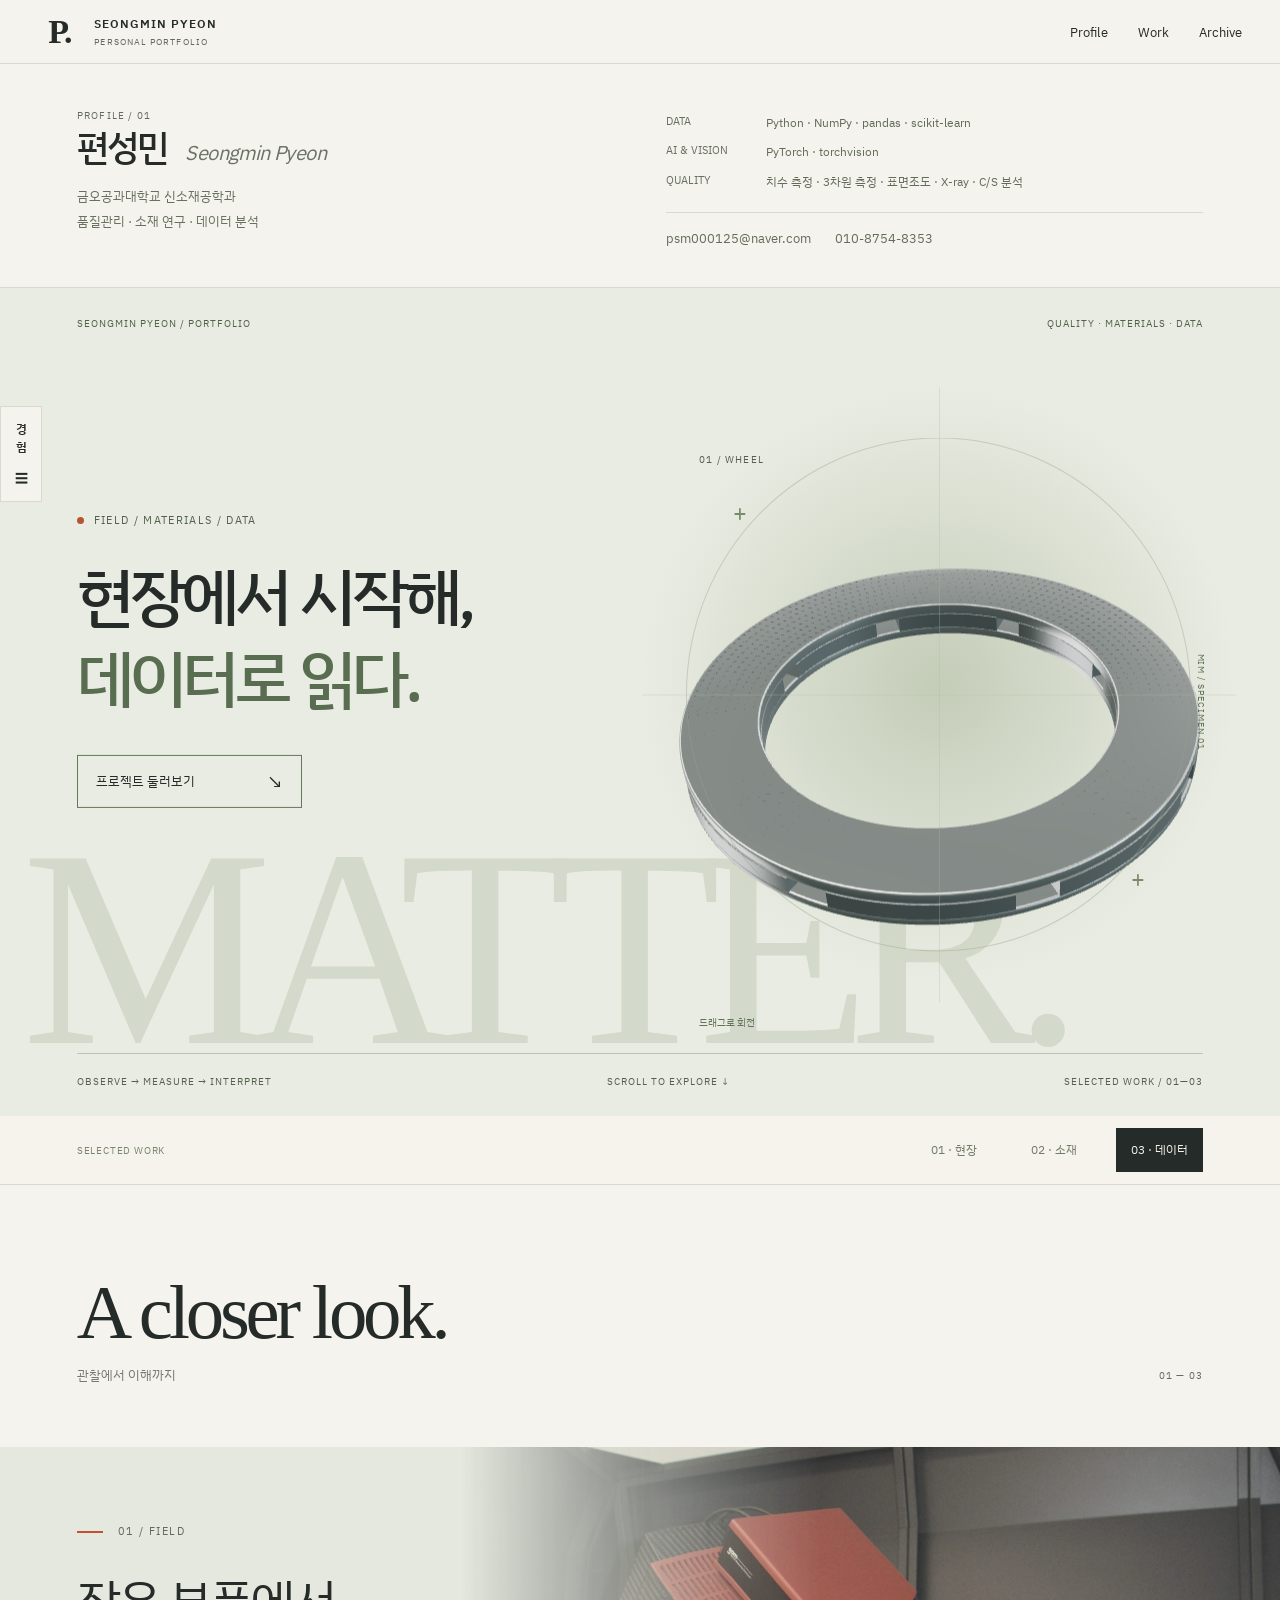
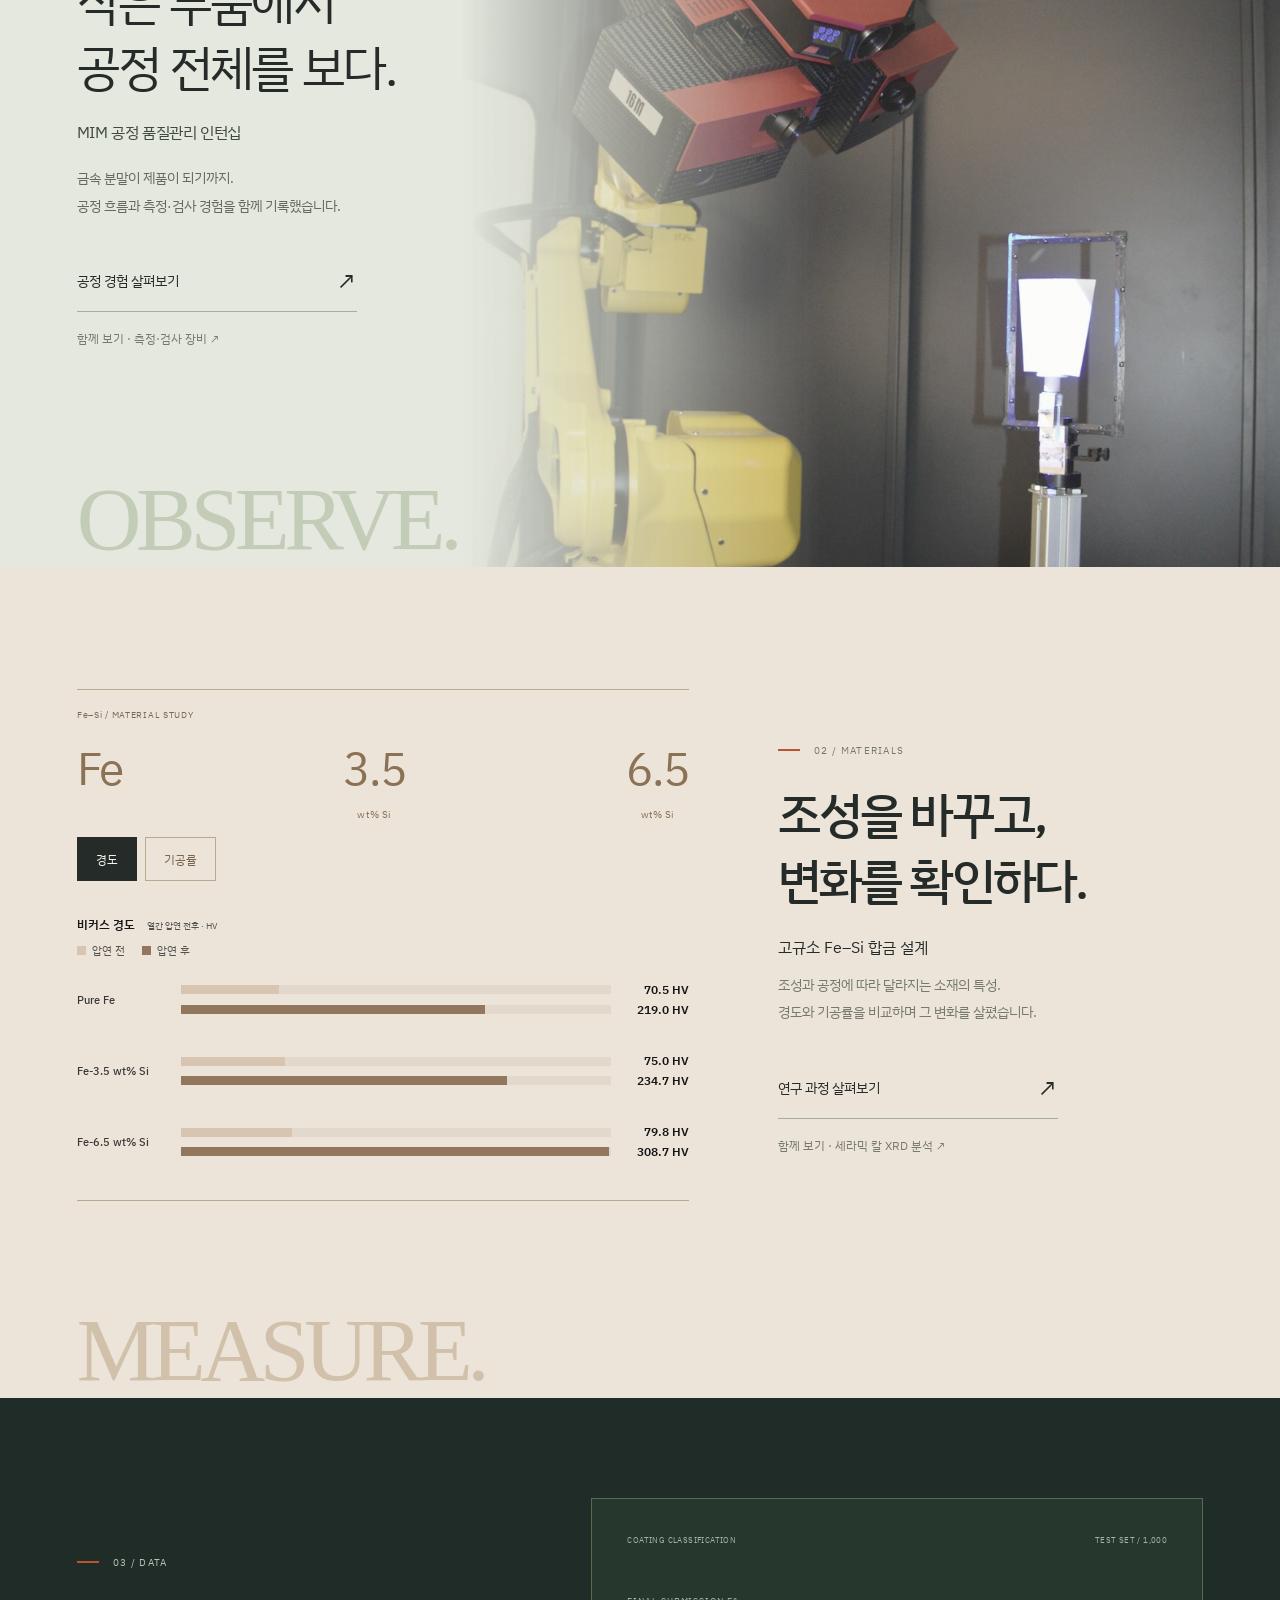
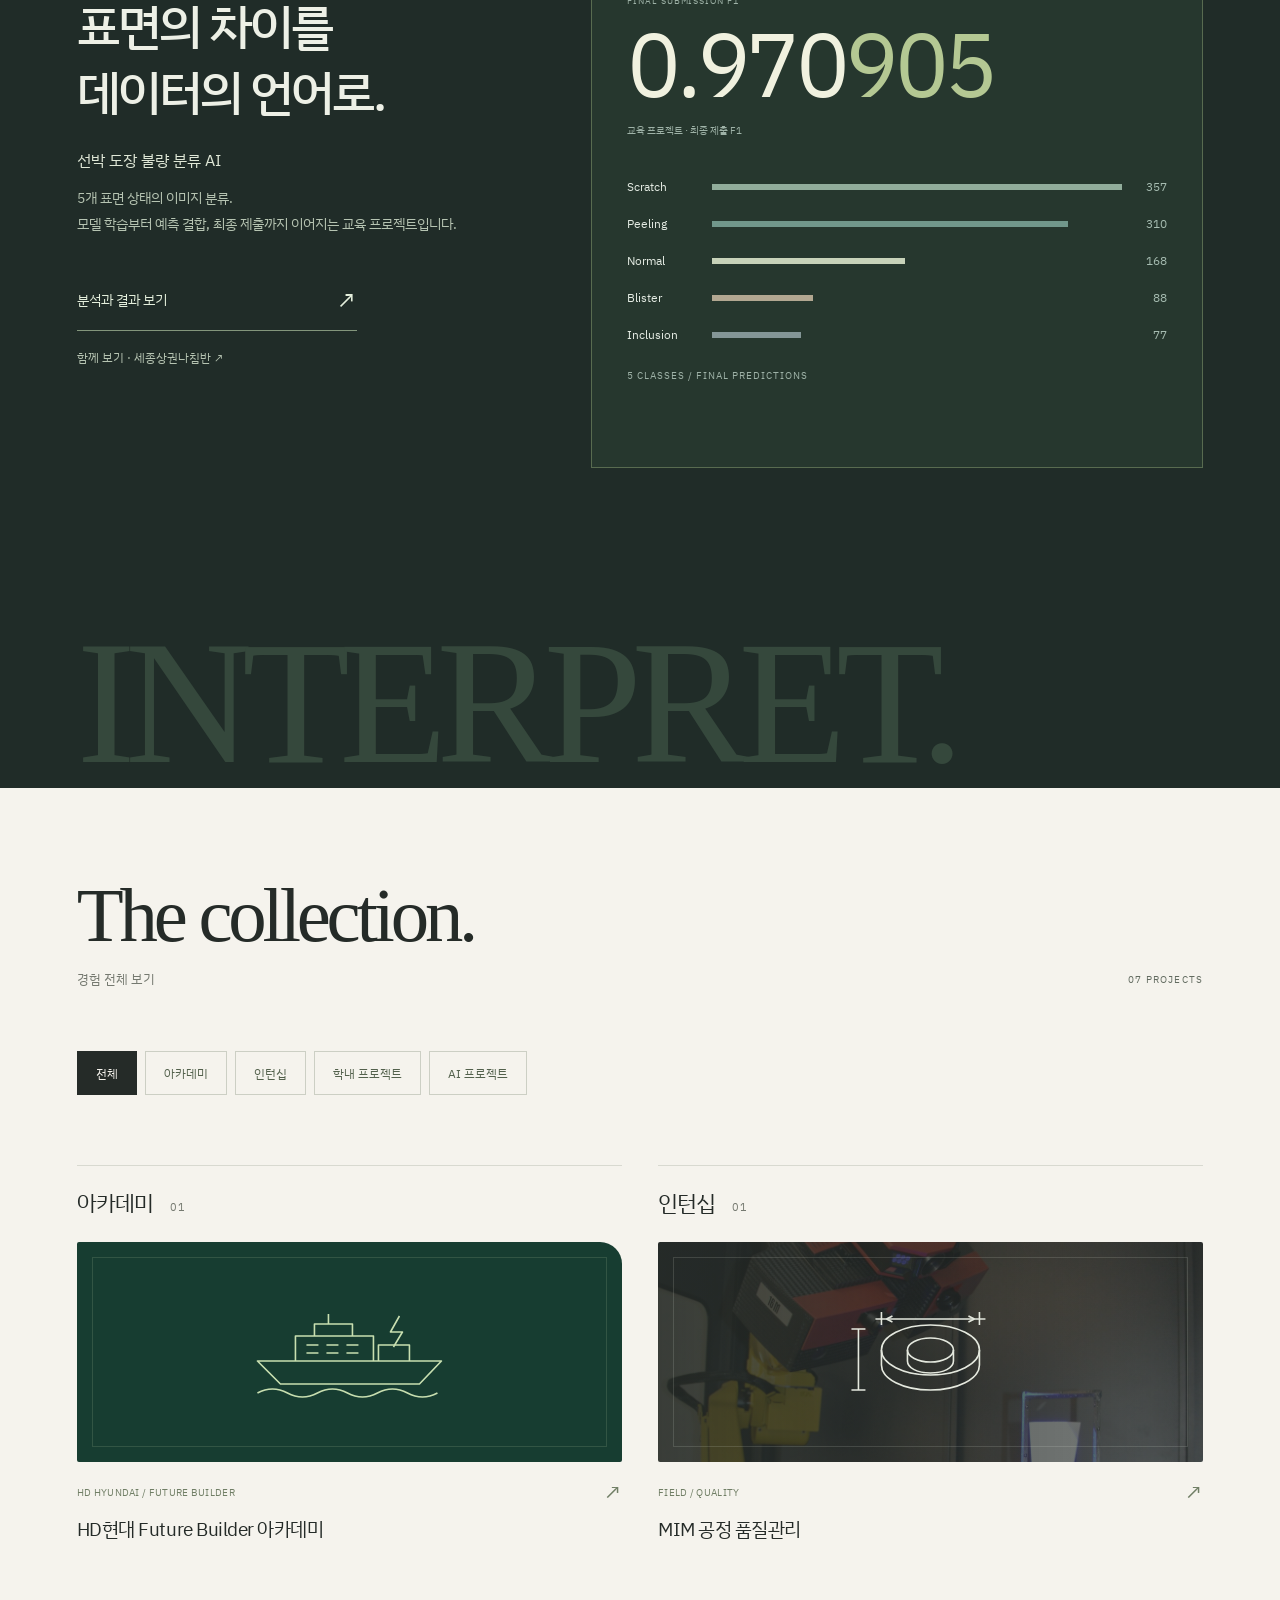
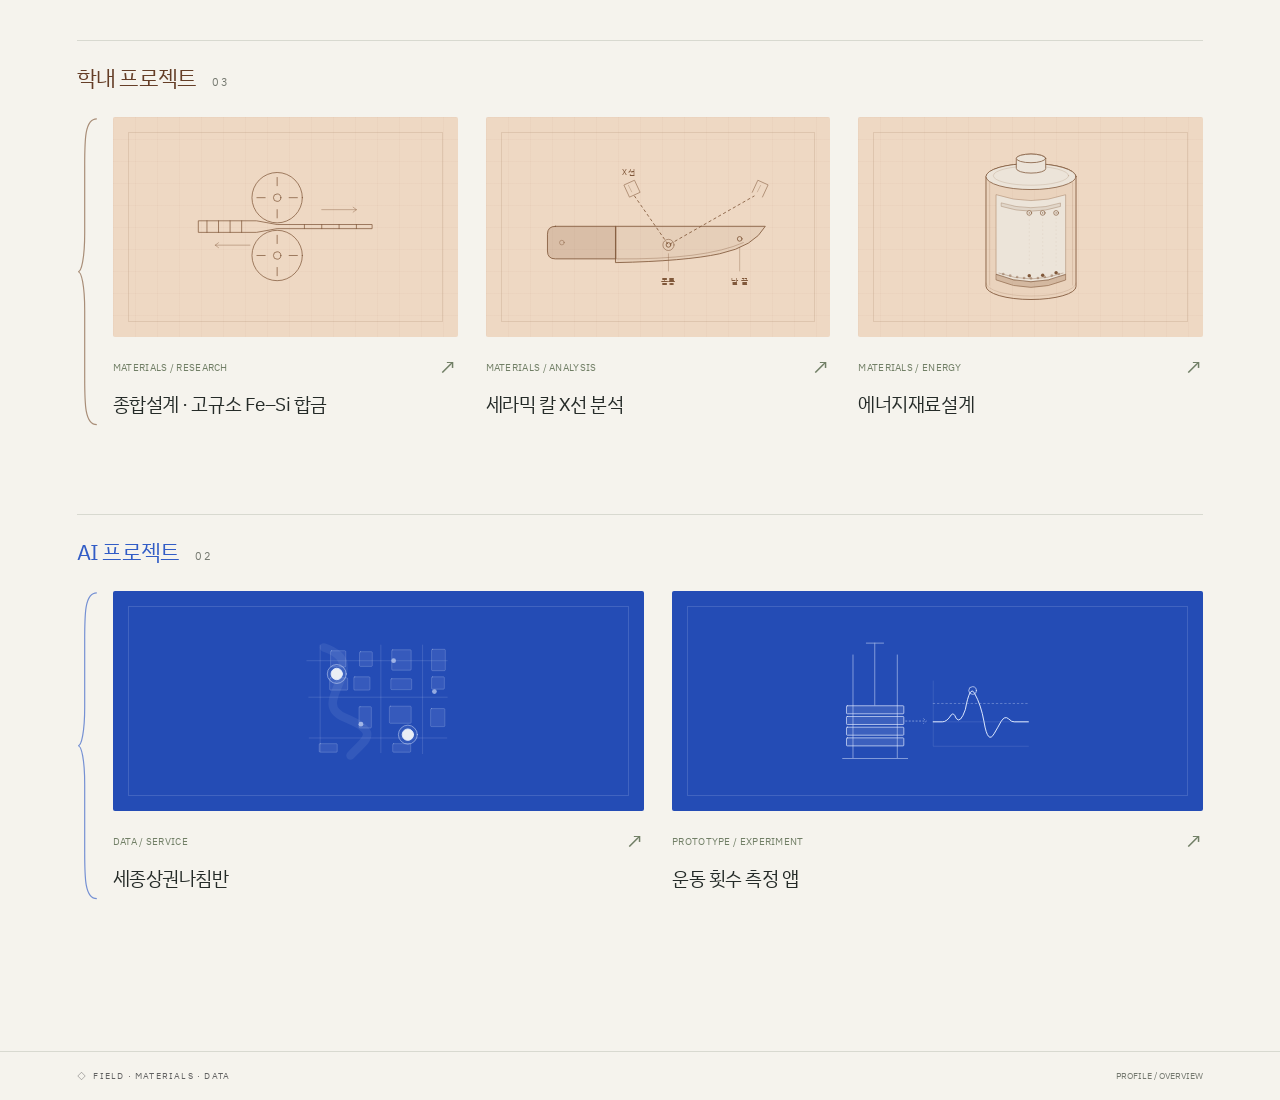
==== commit 4378d205: "Simplify battery interior and animate subject-specific cover guides" ====
--- a/index.html
+++ b/index.html
@@ -27,7 +27,7 @@
   <link rel="stylesheet" href="experience-themes.css?v=20261005-mim-clean-assets">
   <link rel="stylesheet" href="academy-theme.css?v=20261005-wave-reading">
   <link rel="stylesheet" href="ship-course.css?v=20261005-wave-reading">
-  <link rel="stylesheet" href="experience-covers.css?v=20261009-battery-cutaway">
+  <link rel="stylesheet" href="experience-covers.css?v=20261009-cover-atmospheres">
   <script src="experience.js" defer></script>
   <script src="academy.js?v=20261005-visual-motion" defer></script>
   <script src="artifacts.js" defer></script>
@@ -35,7 +35,7 @@
   <script src="story-visuals.js?v=20261005-energy-contact-clean" defer></script>
   <script src="academy-visuals.js?v=20261005-diagram-refinements" defer></script>
   <script src="ship-course.js?v=20261005-wave-reading" defer></script>
-  <script src="experience-covers.js?v=20261009-battery-cutaway" defer></script>
+  <script src="experience-covers.js?v=20261009-cover-atmospheres" defer></script>
   <script src="showcase.js?v=20261005-field-navigation" defer></script>
   <script src="lab-motion.js?v=20261005-diagram-refinements" defer></script>
   <script src="app.js?v=20261005-energy-horizontal" defer></script>
--- a/experience-covers.css
+++ b/experience-covers.css
@@ -79,6 +79,19 @@
 .xrd-guide-rotor {transform-box:view-box;animation:cover-orbit 64s linear infinite}
 .xrd-guide-body {transform-origin:315px 181px}
 .energy-cover-atmosphere {opacity:1}
+.energy-field-orbit {opacity:.24;transform-origin:300px 225px;animation:cover-orbit 90s linear infinite}
+.energy-field-current {opacity:.3;stroke-dasharray:4 12;animation:cover-ray 8s linear infinite}
+.alloy-cover-atmosphere {opacity:.26}
+.alloy-roll-guide {animation:cover-orbit 64s linear infinite}
+.alloy-roll-guide.is-reverse {animation-direction:reverse}
+.alloy-feed-guide {animation:cover-ray 8s linear infinite}
+.sejong-cover-atmosphere {opacity:.23}
+.sejong-search-bearing {transform-origin:200px 190px;animation:cover-orbit 75s linear infinite}
+.sejong-search-radius {transform-origin:200px 190px;animation:cover-search-radius 9s ease-out infinite}
+.fitness-sensor-orbit {transform-origin:300px 220px;animation:cover-orbit 90s linear infinite;animation-direction:reverse}
+.fitness-background-wave {stroke-dasharray:5 12;animation:cover-ray 6s linear infinite}
+@keyframes cover-search-radius {0%{transform:scale(.75);opacity:0}20%{opacity:.65}100%{transform:scale(1.6);opacity:0}}
+.experience-cover-graphic:not([data-motion="active"]) * {animation-play-state:paused!important}
 .energy-ground-shadow {fill:currentColor;fill-opacity:.07;stroke:none;filter:blur(7px)}
 .energy-ground-grid {opacity:.2;stroke-width:.85}
 .energy-ground-datums {opacity:.3}
@@ -134,12 +147,7 @@
 .battery-cap,.battery-terminal {fill:var(--portfolio-paper,#ece4d9);stroke-width:1.8}
 .battery-cap-inset {opacity:.4;stroke-width:1}
 .battery-window {fill:var(--portfolio-paper,#ece4d9);stroke-opacity:.65;stroke-width:1.2}
-.battery-sheet {fill:currentColor;stroke-width:1.2}
-.battery-sheet-back {fill-opacity:.055;stroke-opacity:.45}
-.battery-sheet-middle {fill-opacity:.09;stroke-opacity:.65}
-.battery-sheet-front {fill-opacity:.15}
-.battery-sheet-edges {opacity:.3;stroke-width:.8}
-.battery-winding {stroke-width:1.1}
+.battery-upper-interface {fill:currentColor;fill-opacity:.1;stroke-opacity:.65;stroke-width:1.1}
 .battery-ion-tracks {stroke-width:.8;stroke-dasharray:2 7;opacity:.2}
 .battery-collector {fill:currentColor;fill-opacity:.22;stroke-width:1.3}
 .battery-interface {opacity:.65;stroke-width:1.2}
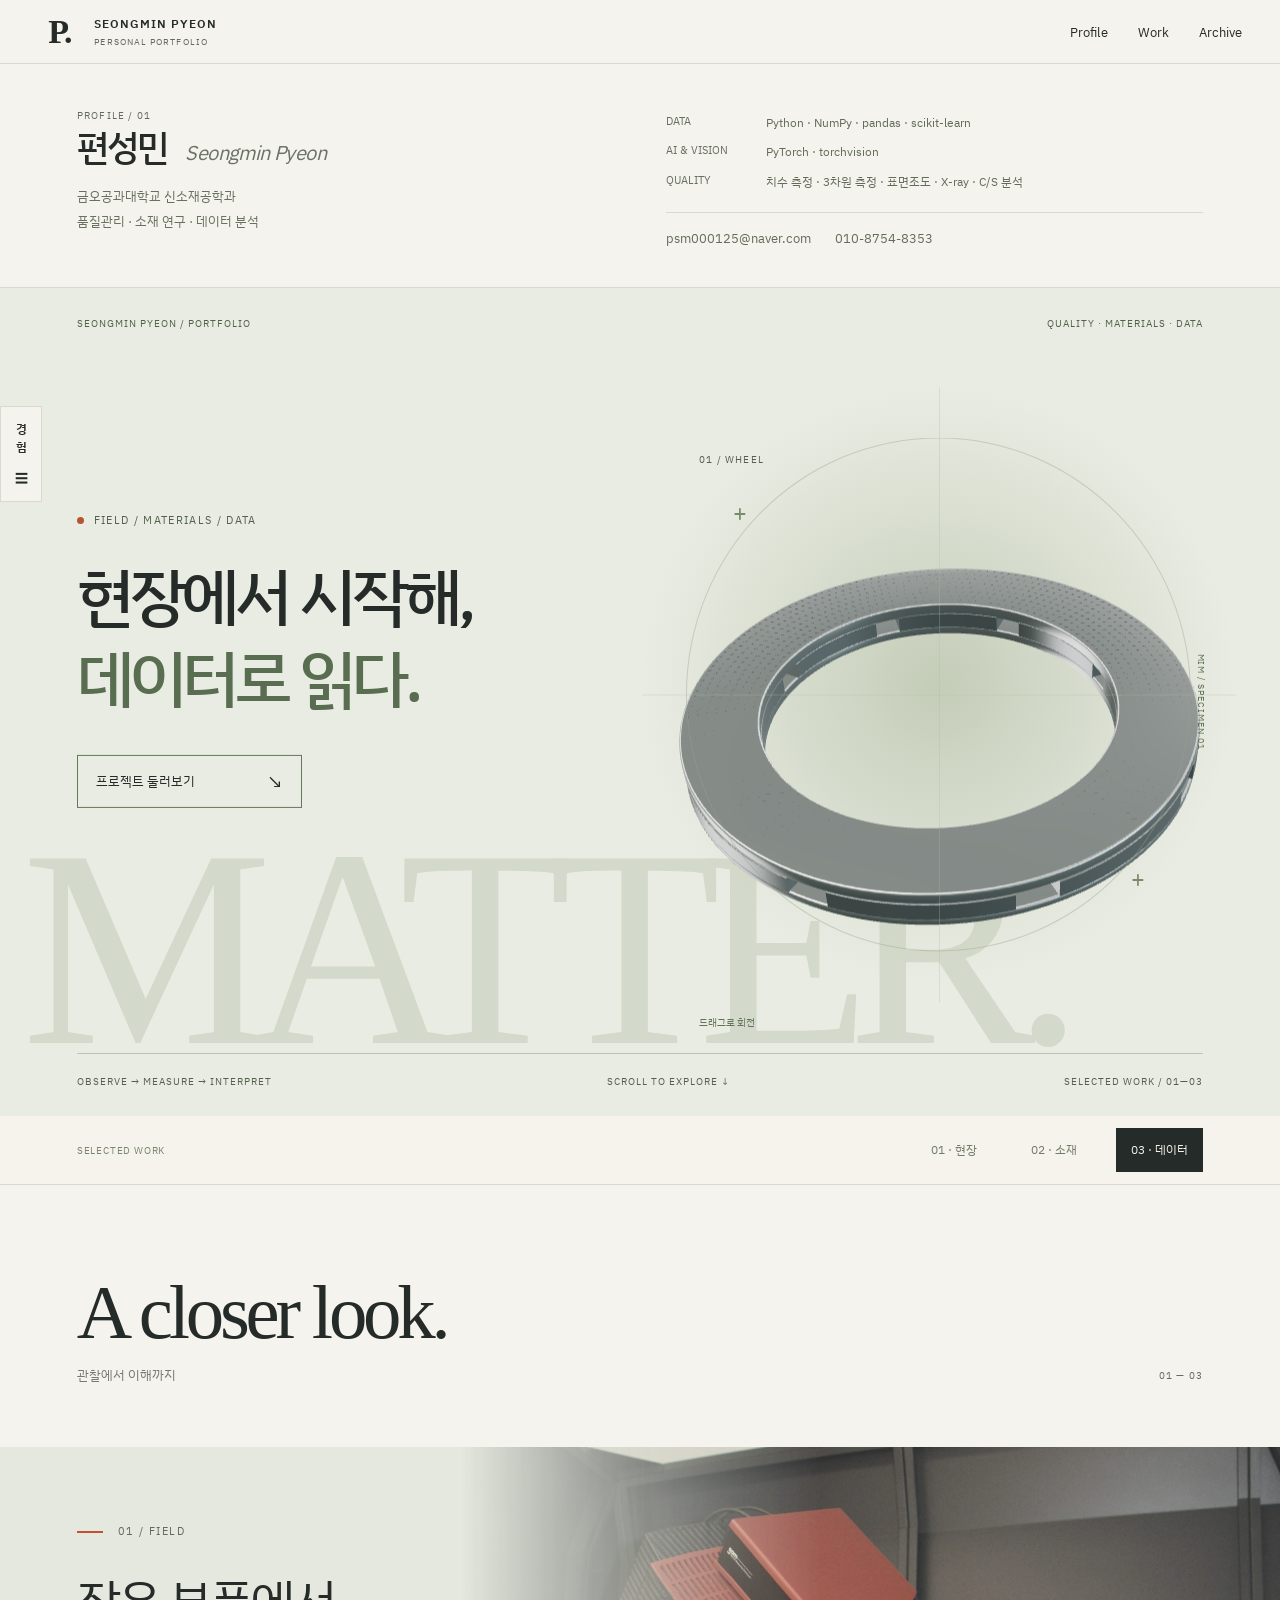
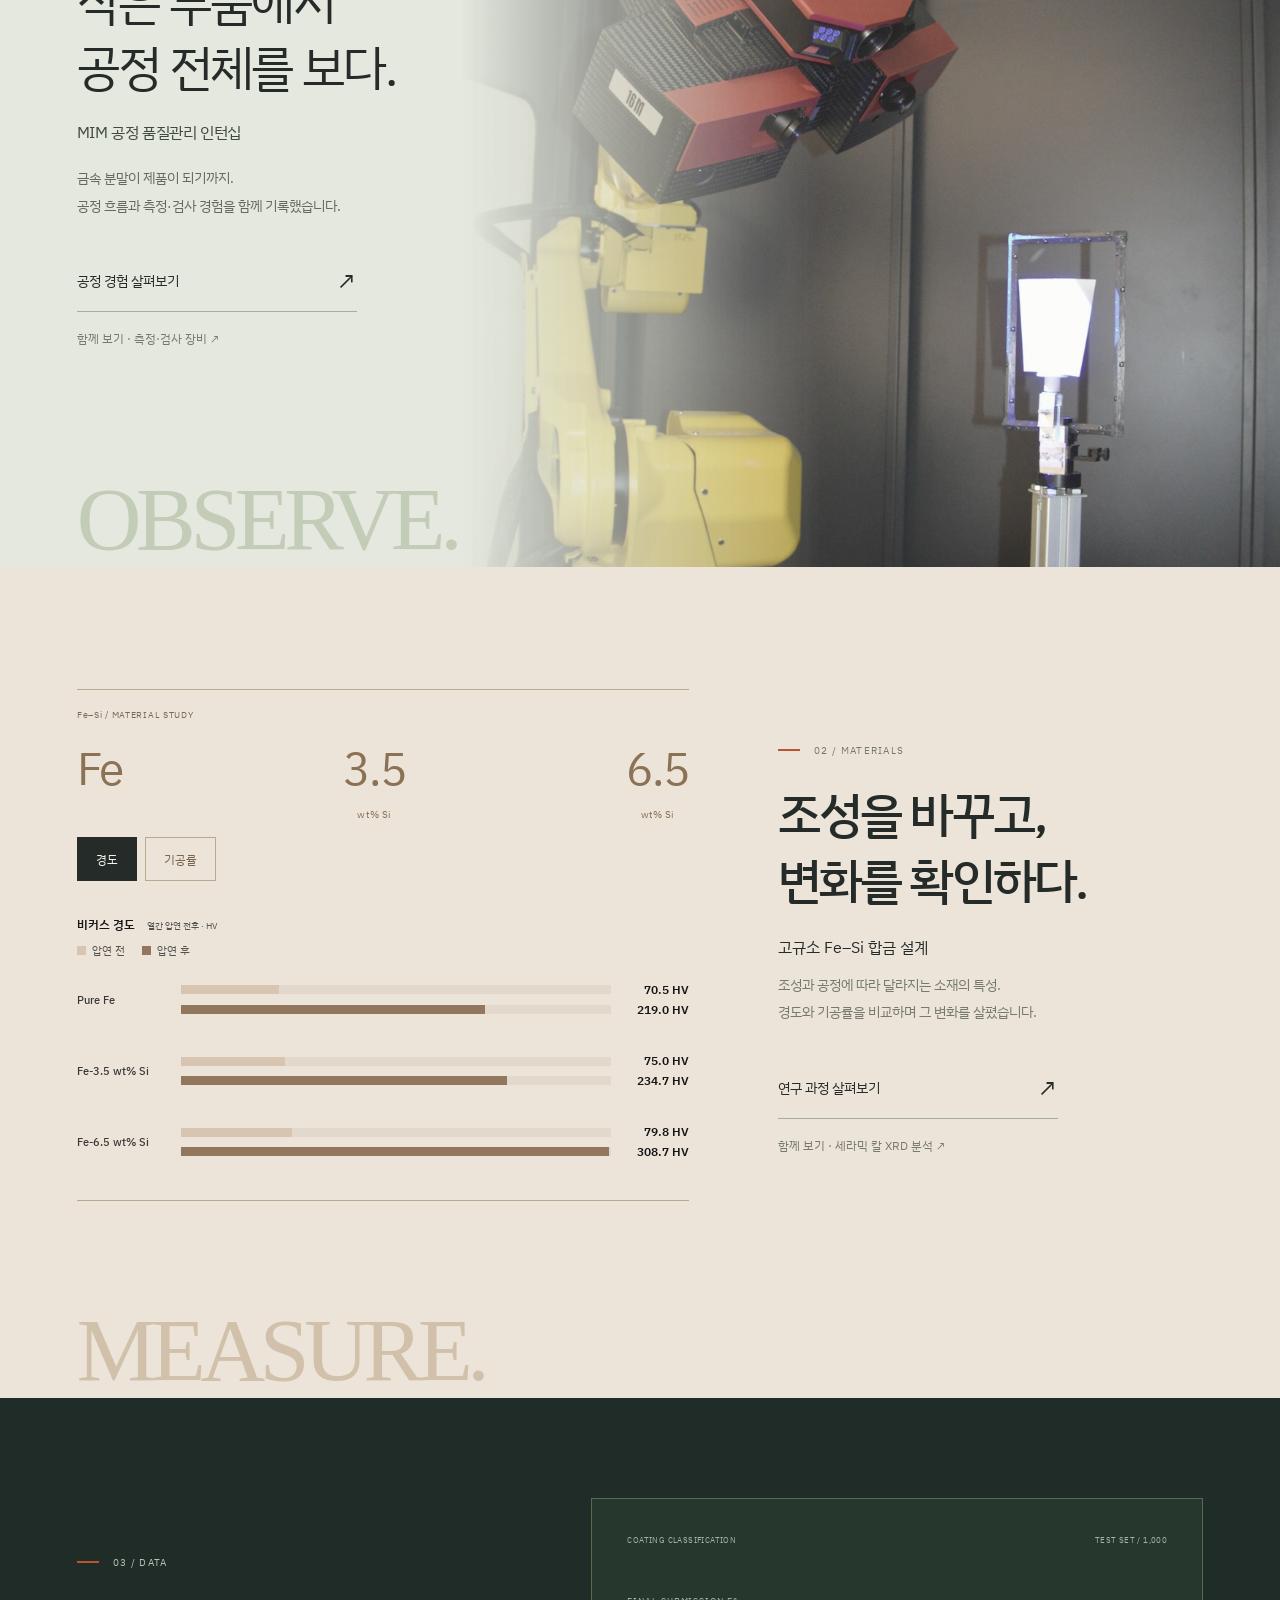
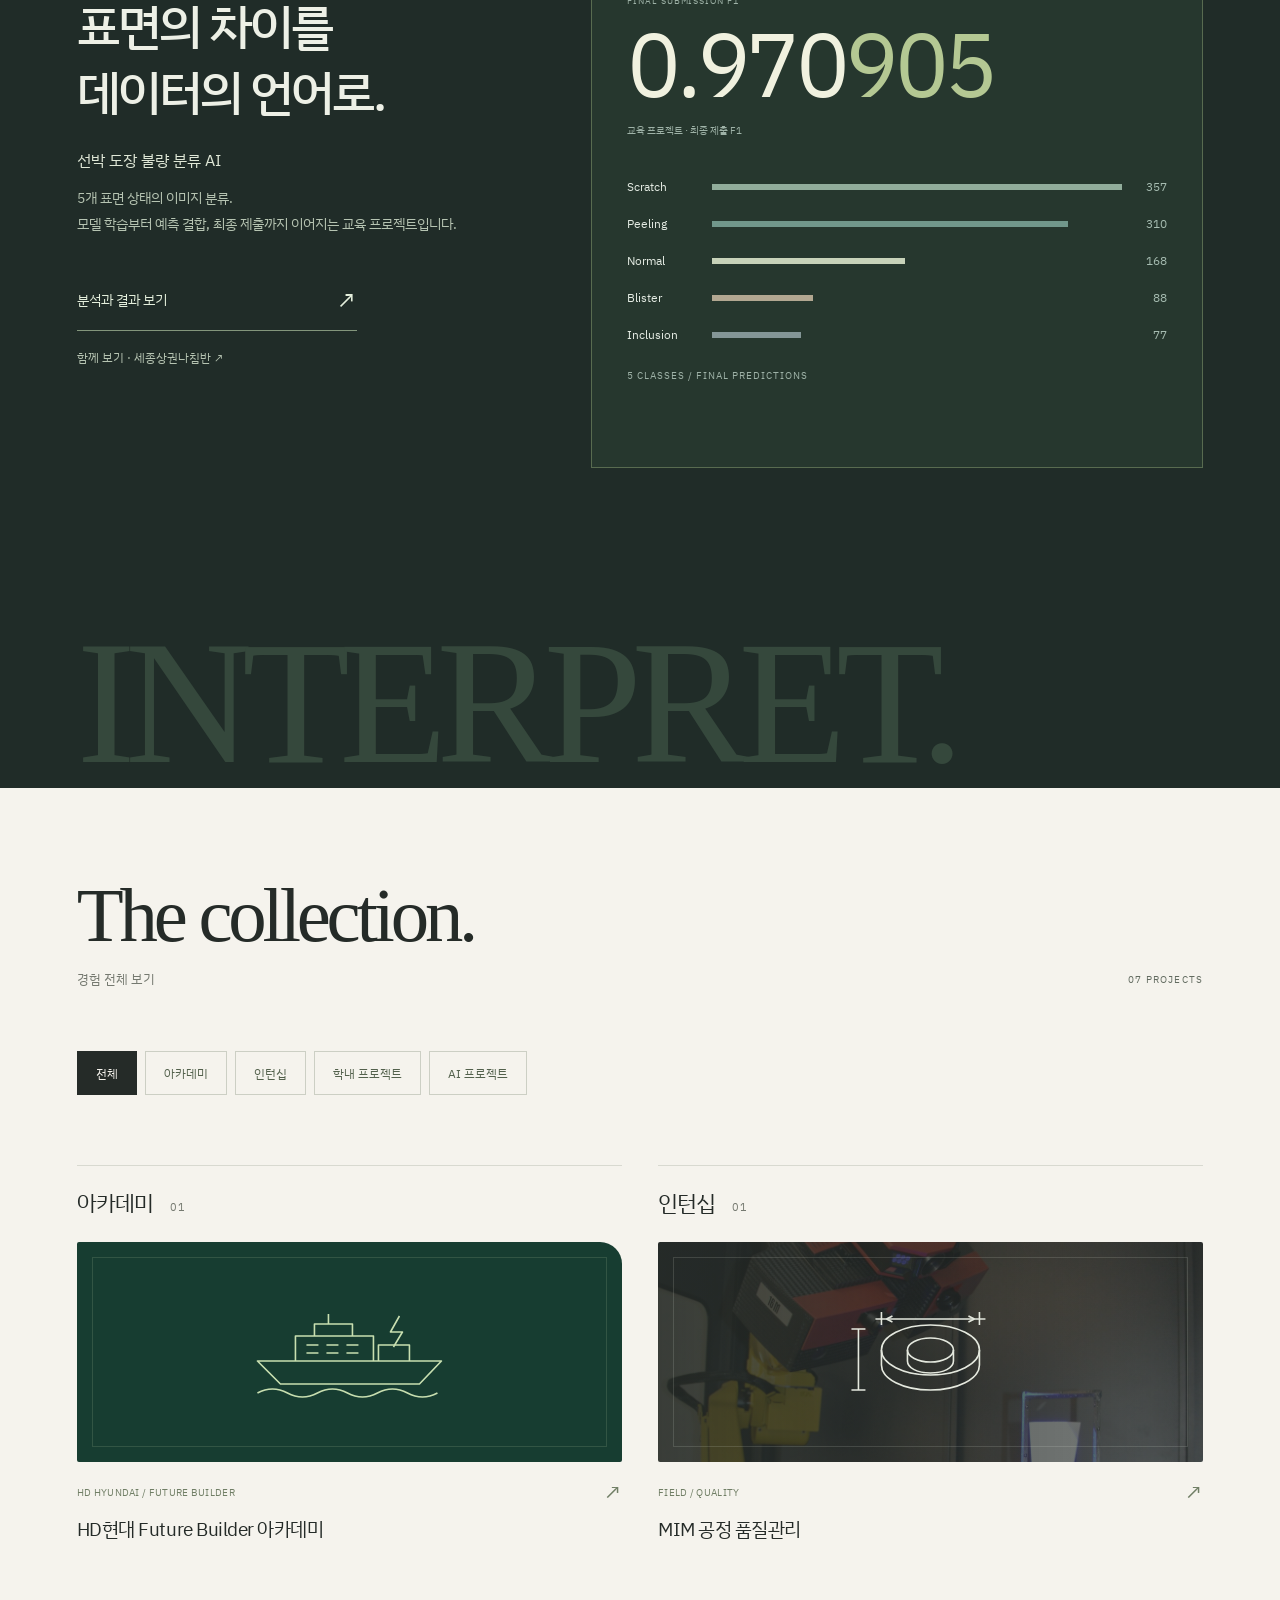
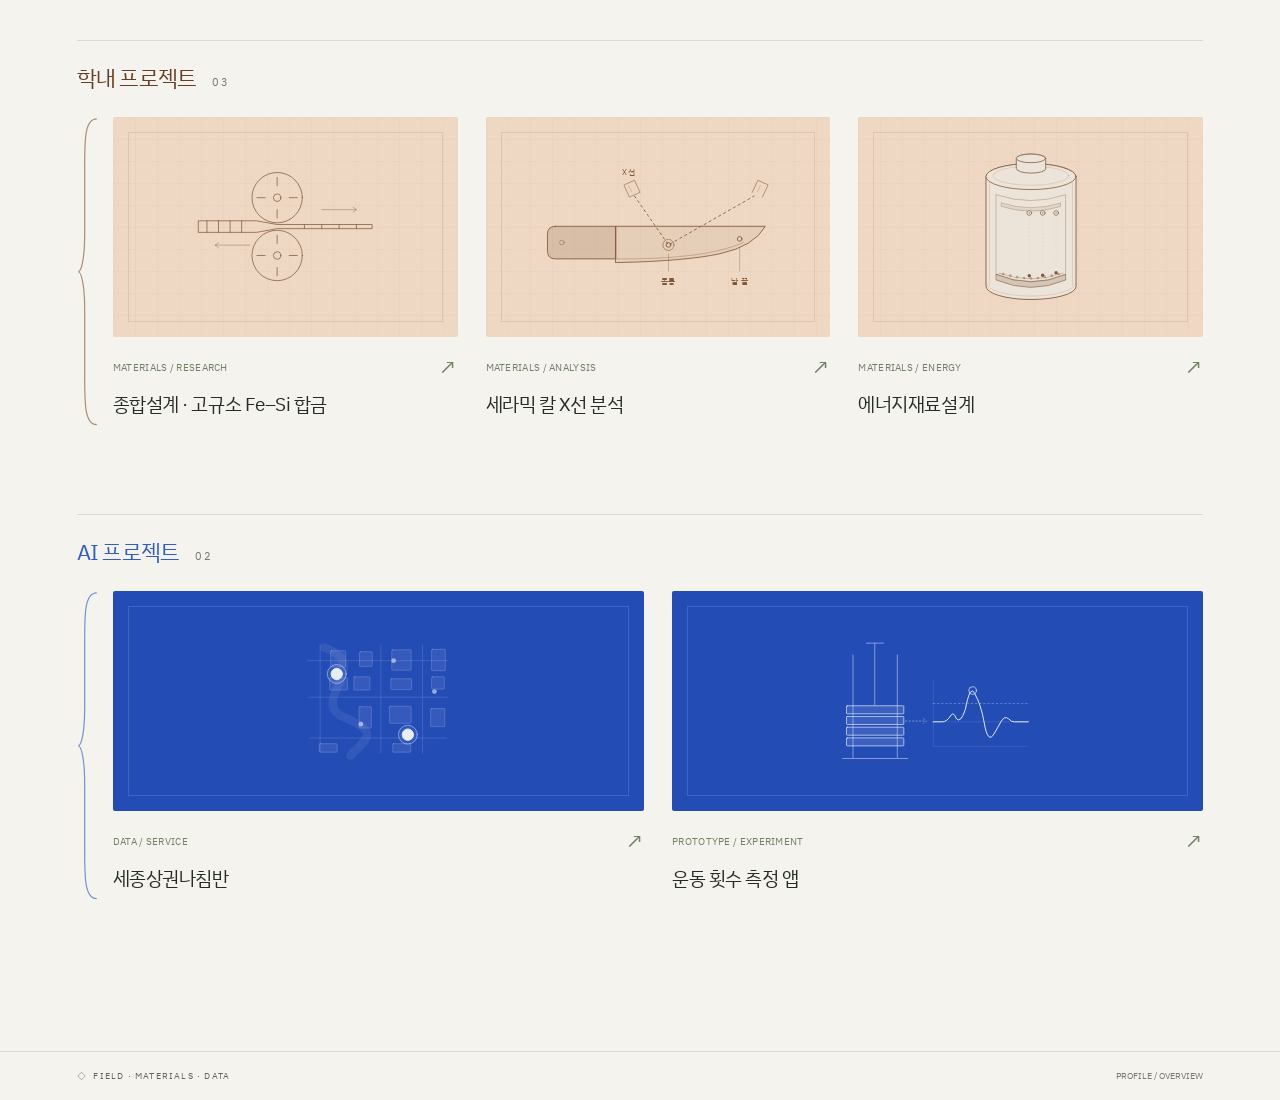
==== commit 69fe2198: "Simplify battery background to a single broken orbit" ====
--- a/index.html
+++ b/index.html
@@ -27,7 +27,7 @@
   <link rel="stylesheet" href="experience-themes.css?v=20261005-mim-clean-assets">
   <link rel="stylesheet" href="academy-theme.css?v=20261005-wave-reading">
   <link rel="stylesheet" href="ship-course.css?v=20261005-wave-reading">
-  <link rel="stylesheet" href="experience-covers.css?v=20261009-cover-atmospheres">
+  <link rel="stylesheet" href="experience-covers.css?v=20261009-battery-clean">
   <script src="experience.js" defer></script>
   <script src="academy.js?v=20261005-visual-motion" defer></script>
   <script src="artifacts.js" defer></script>
@@ -35,7 +35,7 @@
   <script src="story-visuals.js?v=20261005-energy-contact-clean" defer></script>
   <script src="academy-visuals.js?v=20261005-diagram-refinements" defer></script>
   <script src="ship-course.js?v=20261005-wave-reading" defer></script>
-  <script src="experience-covers.js?v=20261009-cover-atmospheres" defer></script>
+  <script src="experience-covers.js?v=20261009-battery-clean" defer></script>
   <script src="showcase.js?v=20261005-field-navigation" defer></script>
   <script src="lab-motion.js?v=20261005-diagram-refinements" defer></script>
   <script src="app.js?v=20261005-energy-horizontal" defer></script>
--- a/experience-covers.css
+++ b/experience-covers.css
@@ -79,8 +79,7 @@
 .xrd-guide-rotor {transform-box:view-box;animation:cover-orbit 64s linear infinite}
 .xrd-guide-body {transform-origin:315px 181px}
 .energy-cover-atmosphere {opacity:1}
-.energy-field-orbit {opacity:.24;transform-origin:300px 225px;animation:cover-orbit 90s linear infinite}
-.energy-field-current {opacity:.3;stroke-dasharray:4 12;animation:cover-ray 8s linear infinite}
+.energy-field-orbit {opacity:.23;transform-origin:300px 225px;animation:cover-orbit 90s linear infinite}
 .alloy-cover-atmosphere {opacity:.26}
 .alloy-roll-guide {animation:cover-orbit 64s linear infinite}
 .alloy-roll-guide.is-reverse {animation-direction:reverse}
@@ -92,10 +91,6 @@
 .fitness-background-wave {stroke-dasharray:5 12;animation:cover-ray 6s linear infinite}
 @keyframes cover-search-radius {0%{transform:scale(.75);opacity:0}20%{opacity:.65}100%{transform:scale(1.6);opacity:0}}
 .experience-cover-graphic:not([data-motion="active"]) * {animation-play-state:paused!important}
-.energy-ground-shadow {fill:currentColor;fill-opacity:.07;stroke:none;filter:blur(7px)}
-.energy-ground-grid {opacity:.2;stroke-width:.85}
-.energy-ground-datums {opacity:.3}
-.energy-field-traces {opacity:.22;stroke-width:1}
 .fitness-cover-atmosphere {opacity:.27}
 .cover-drawing {stroke-width:1.8}
 .experience-cover-graphic {width:100%;height:100%;overflow:visible}
@@ -142,7 +137,7 @@
 .xrd-beam {stroke-dasharray:5 7;animation:xrd-beam-travel 1.8s linear infinite}
 .xrd-measured-point {stroke-width:1.2}
 .energy-battery-cutaway {stroke-width:1.6}
-.battery-shell {fill:currentColor;fill-opacity:.045;stroke-width:2}
+.battery-shell {fill:var(--portfolio-paper,#ece4d9);stroke-width:2}
 .battery-shell-edge {opacity:.38;stroke-width:1}
 .battery-cap,.battery-terminal {fill:var(--portfolio-paper,#ece4d9);stroke-width:1.8}
 .battery-cap-inset {opacity:.4;stroke-width:1}
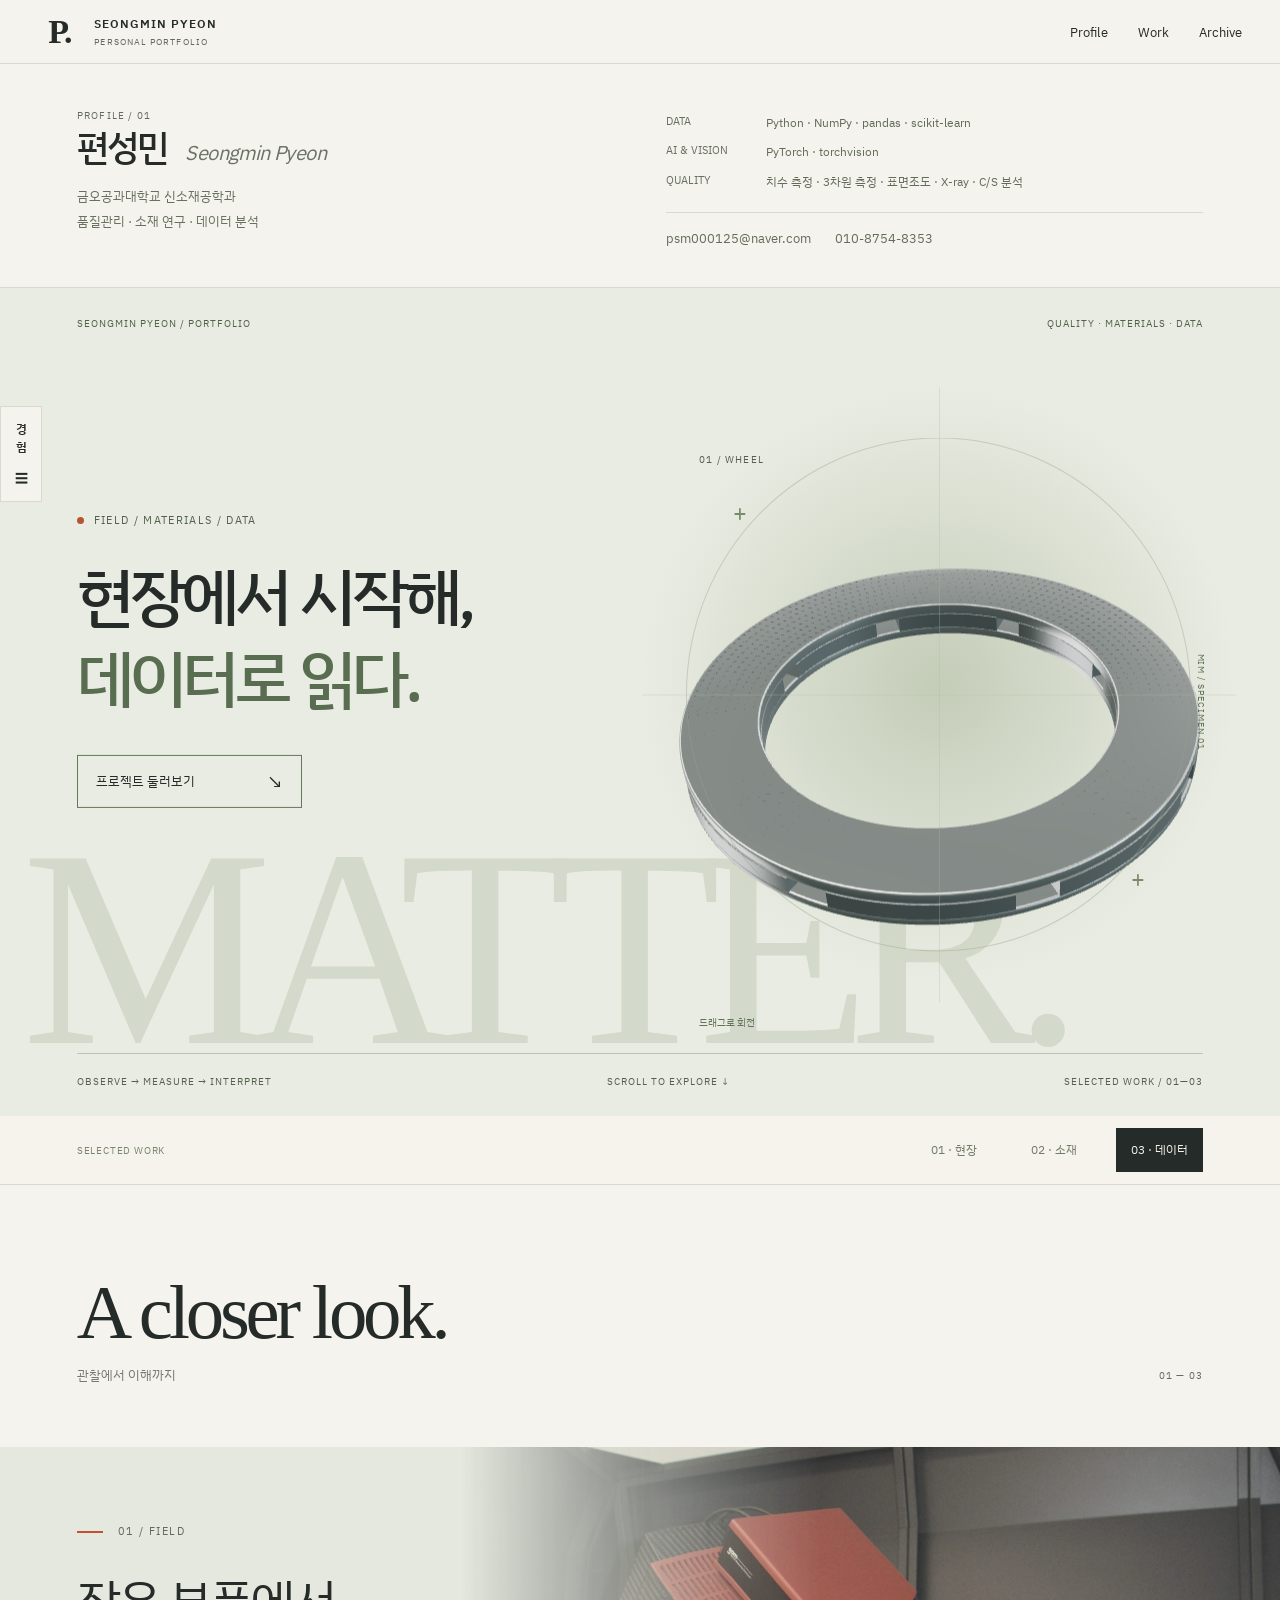
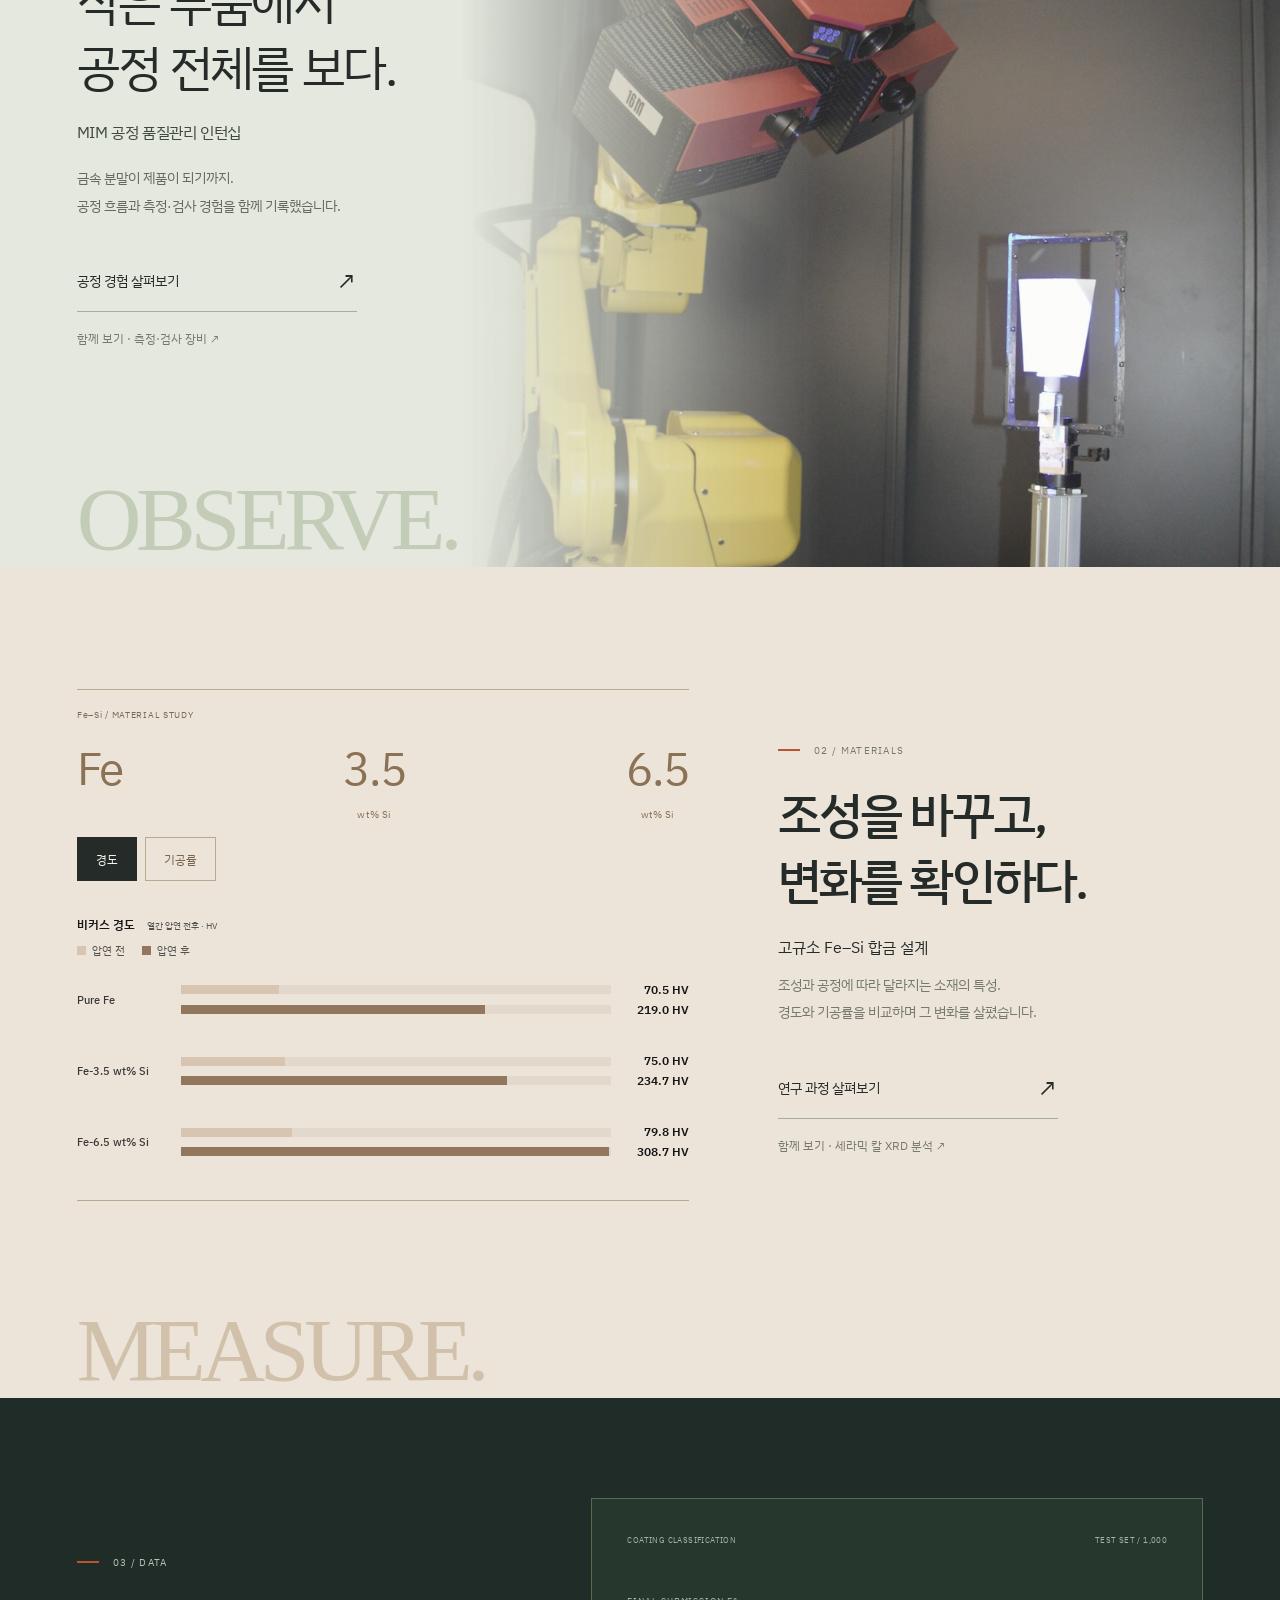
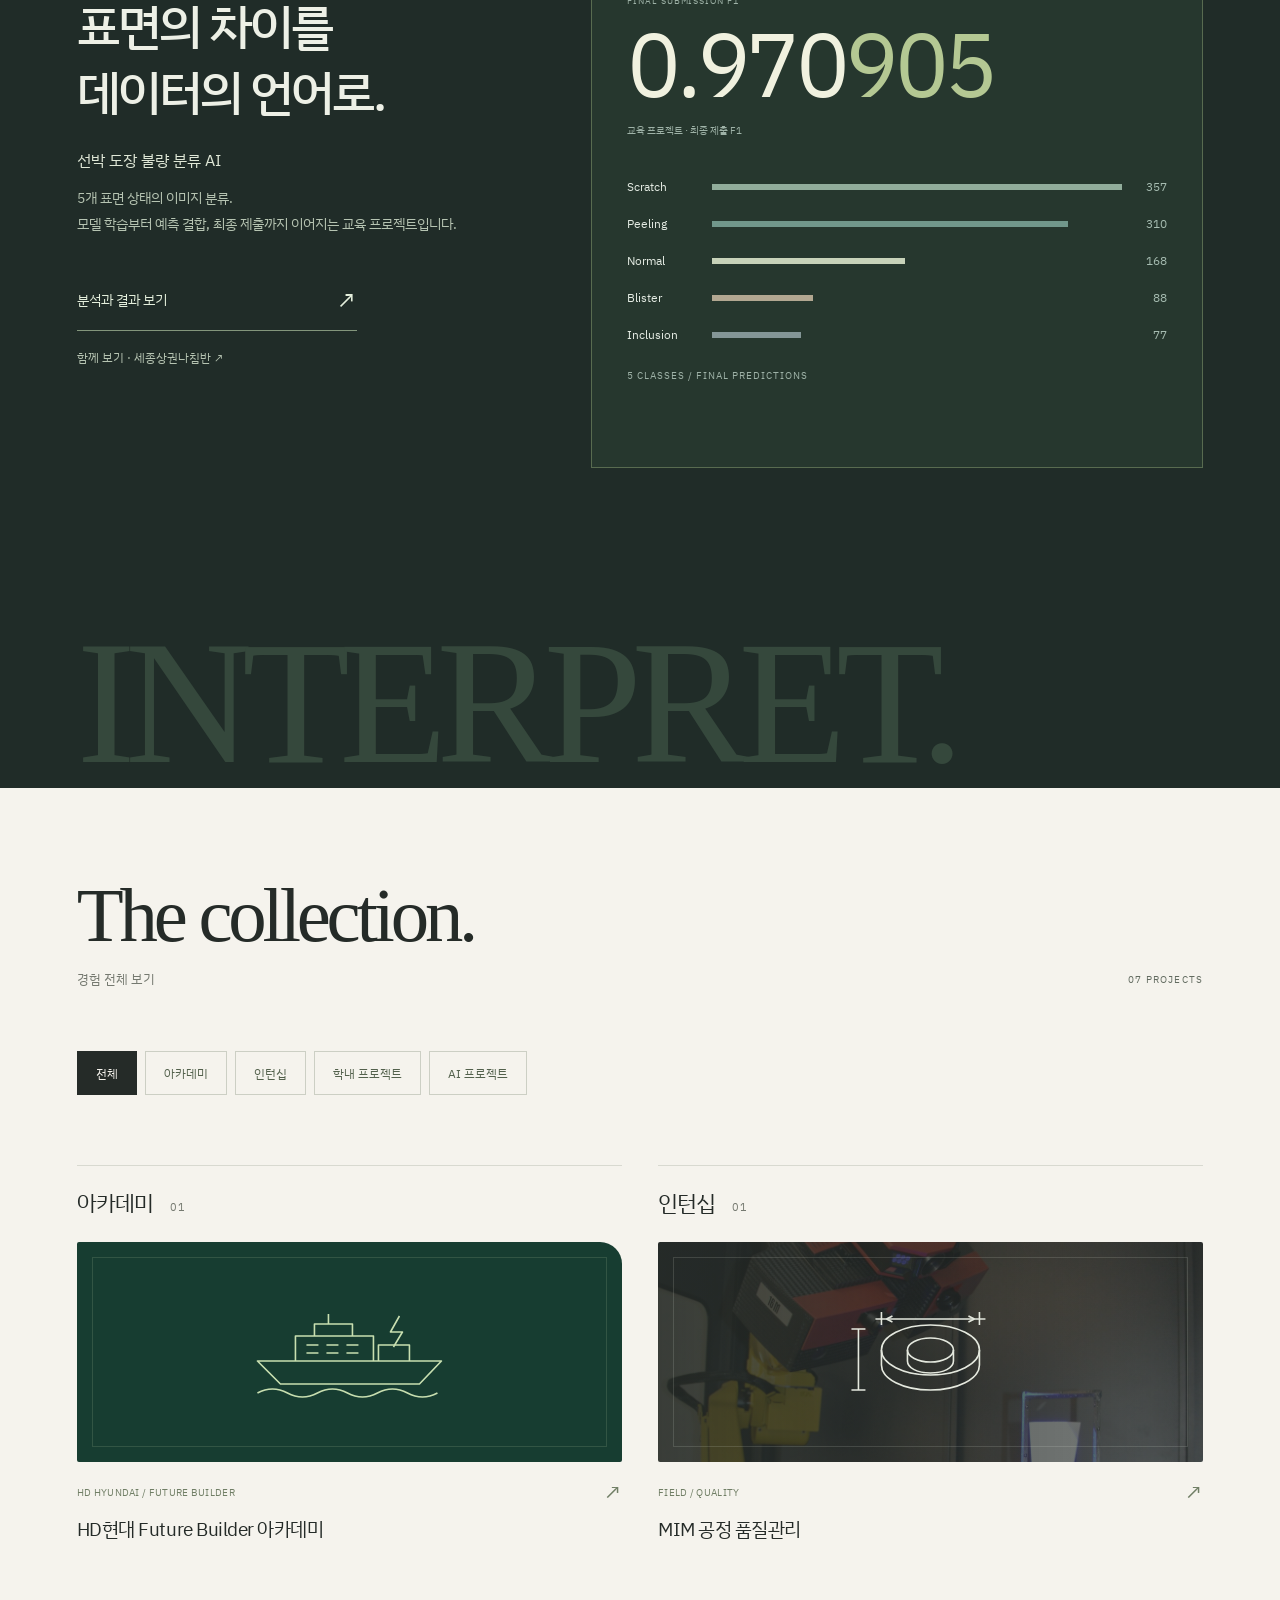
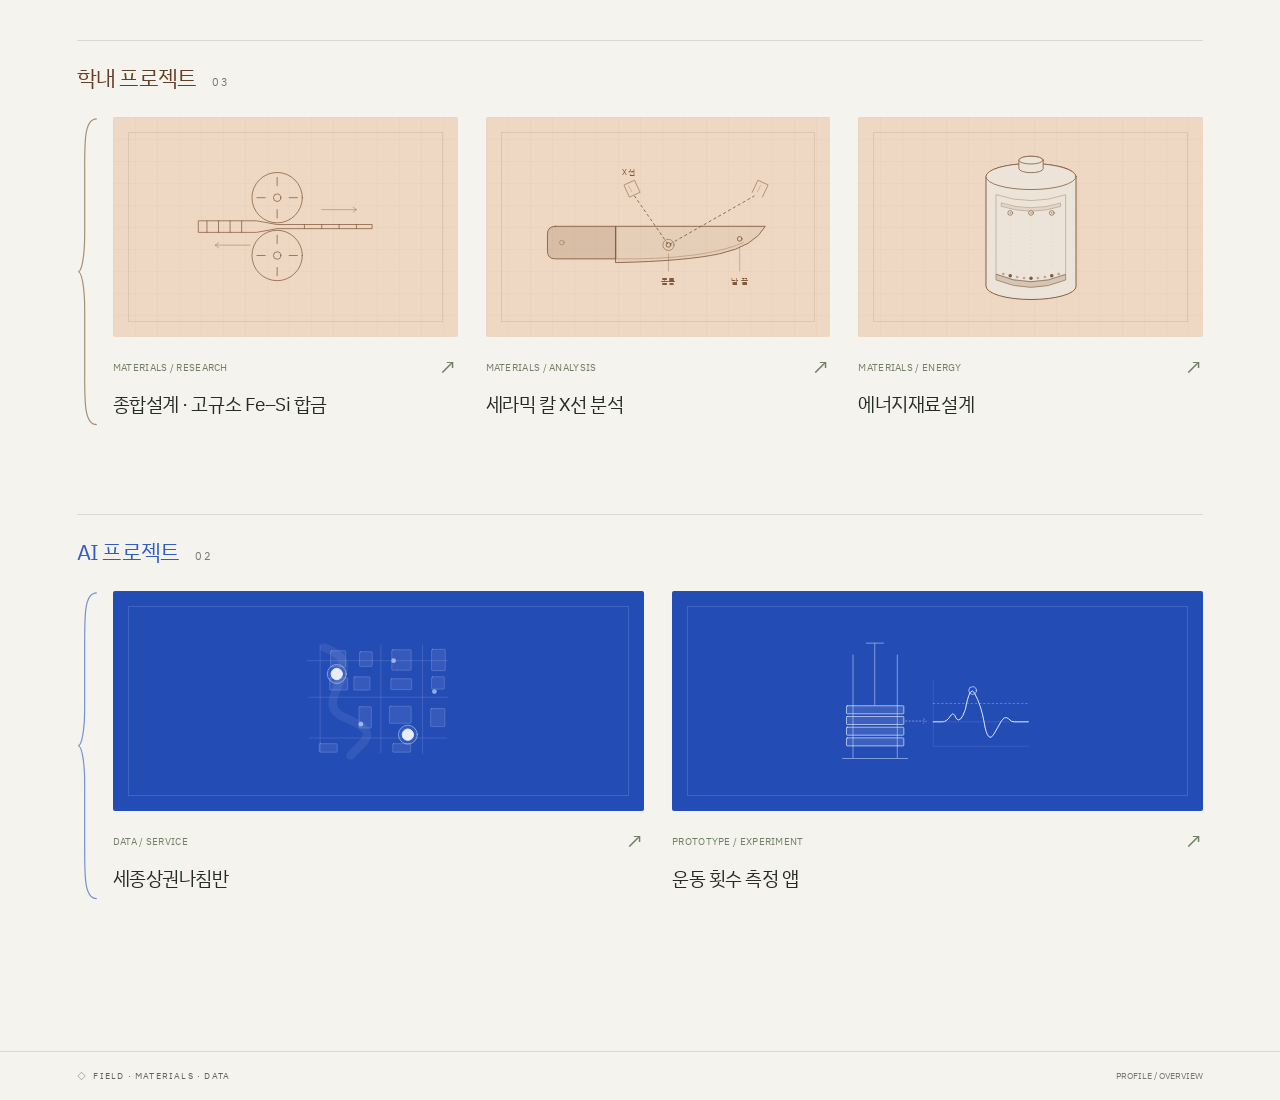
==== commit 198526d9: "Refine battery line hierarchy and orbital motion" ====
--- a/index.html
+++ b/index.html
@@ -27,7 +27,7 @@
   <link rel="stylesheet" href="experience-themes.css?v=20261005-mim-clean-assets">
   <link rel="stylesheet" href="academy-theme.css?v=20261005-wave-reading">
   <link rel="stylesheet" href="ship-course.css?v=20261005-wave-reading">
-  <link rel="stylesheet" href="experience-covers.css?v=20261009-battery-clean">
+  <link rel="stylesheet" href="experience-covers.css?v=20261009-battery-refined">
   <script src="experience.js" defer></script>
   <script src="academy.js?v=20261005-visual-motion" defer></script>
   <script src="artifacts.js" defer></script>
@@ -35,7 +35,7 @@
   <script src="story-visuals.js?v=20261005-energy-contact-clean" defer></script>
   <script src="academy-visuals.js?v=20261005-diagram-refinements" defer></script>
   <script src="ship-course.js?v=20261005-wave-reading" defer></script>
-  <script src="experience-covers.js?v=20261009-battery-clean" defer></script>
+  <script src="experience-covers.js?v=20261009-battery-refined" defer></script>
   <script src="showcase.js?v=20261005-field-navigation" defer></script>
   <script src="lab-motion.js?v=20261005-diagram-refinements" defer></script>
   <script src="app.js?v=20261005-energy-horizontal" defer></script>
--- a/experience-covers.css
+++ b/experience-covers.css
@@ -79,7 +79,8 @@
 .xrd-guide-rotor {transform-box:view-box;animation:cover-orbit 64s linear infinite}
 .xrd-guide-body {transform-origin:315px 181px}
 .energy-cover-atmosphere {opacity:1}
-.energy-field-orbit {opacity:.23;transform-origin:300px 225px;animation:cover-orbit 90s linear infinite}
+.energy-field-orbit {opacity:.36;stroke-width:1.3;transform-origin:300px 225px;animation:cover-orbit 36s linear infinite}
+.energy-orbit-tail {opacity:.55}
 .alloy-cover-atmosphere {opacity:.26}
 .alloy-roll-guide {animation:cover-orbit 64s linear infinite}
 .alloy-roll-guide.is-reverse {animation-direction:reverse}
@@ -137,15 +138,12 @@
 .xrd-beam {stroke-dasharray:5 7;animation:xrd-beam-travel 1.8s linear infinite}
 .xrd-measured-point {stroke-width:1.2}
 .energy-battery-cutaway {stroke-width:1.6}
-.battery-shell {fill:var(--portfolio-paper,#ece4d9);stroke-width:2}
-.battery-shell-edge {opacity:.38;stroke-width:1}
+.battery-shell {fill:var(--portfolio-paper,#ece4d9);stroke-width:2.2}
 .battery-cap,.battery-terminal {fill:var(--portfolio-paper,#ece4d9);stroke-width:1.8}
-.battery-cap-inset {opacity:.4;stroke-width:1}
 .battery-window {fill:var(--portfolio-paper,#ece4d9);stroke-opacity:.65;stroke-width:1.2}
 .battery-upper-interface {fill:currentColor;fill-opacity:.1;stroke-opacity:.65;stroke-width:1.1}
 .battery-ion-tracks {stroke-width:.8;stroke-dasharray:2 7;opacity:.2}
 .battery-collector {fill:currentColor;fill-opacity:.22;stroke-width:1.3}
-.battery-interface {opacity:.65;stroke-width:1.2}
 .battery-deposit-bed {fill:currentColor;fill-opacity:.45;stroke:none}
 .battery-ion-travel {animation:battery-ion-descend 5.6s linear infinite;animation-delay:var(--ion-delay)}
 .battery-ion-travel>circle:first-child {fill:var(--portfolio-paper,#ece4d9);stroke-width:1.5}
@@ -155,8 +153,8 @@
 @keyframes battery-ion-descend {
  0%{transform:translateY(0);opacity:0}
  12%{opacity:.85}
- 72%{transform:translateY(134px);opacity:.85}
- 79%,100%{transform:translateY(140px);opacity:0}
+ 72%{transform:translateY(calc(var(--ion-distance) - 6px));opacity:.85}
+ 79%,100%{transform:translateY(var(--ion-distance));opacity:0}
 }
 @keyframes battery-ion-settle {
  0%,64%{transform:scale(.65);opacity:.15}
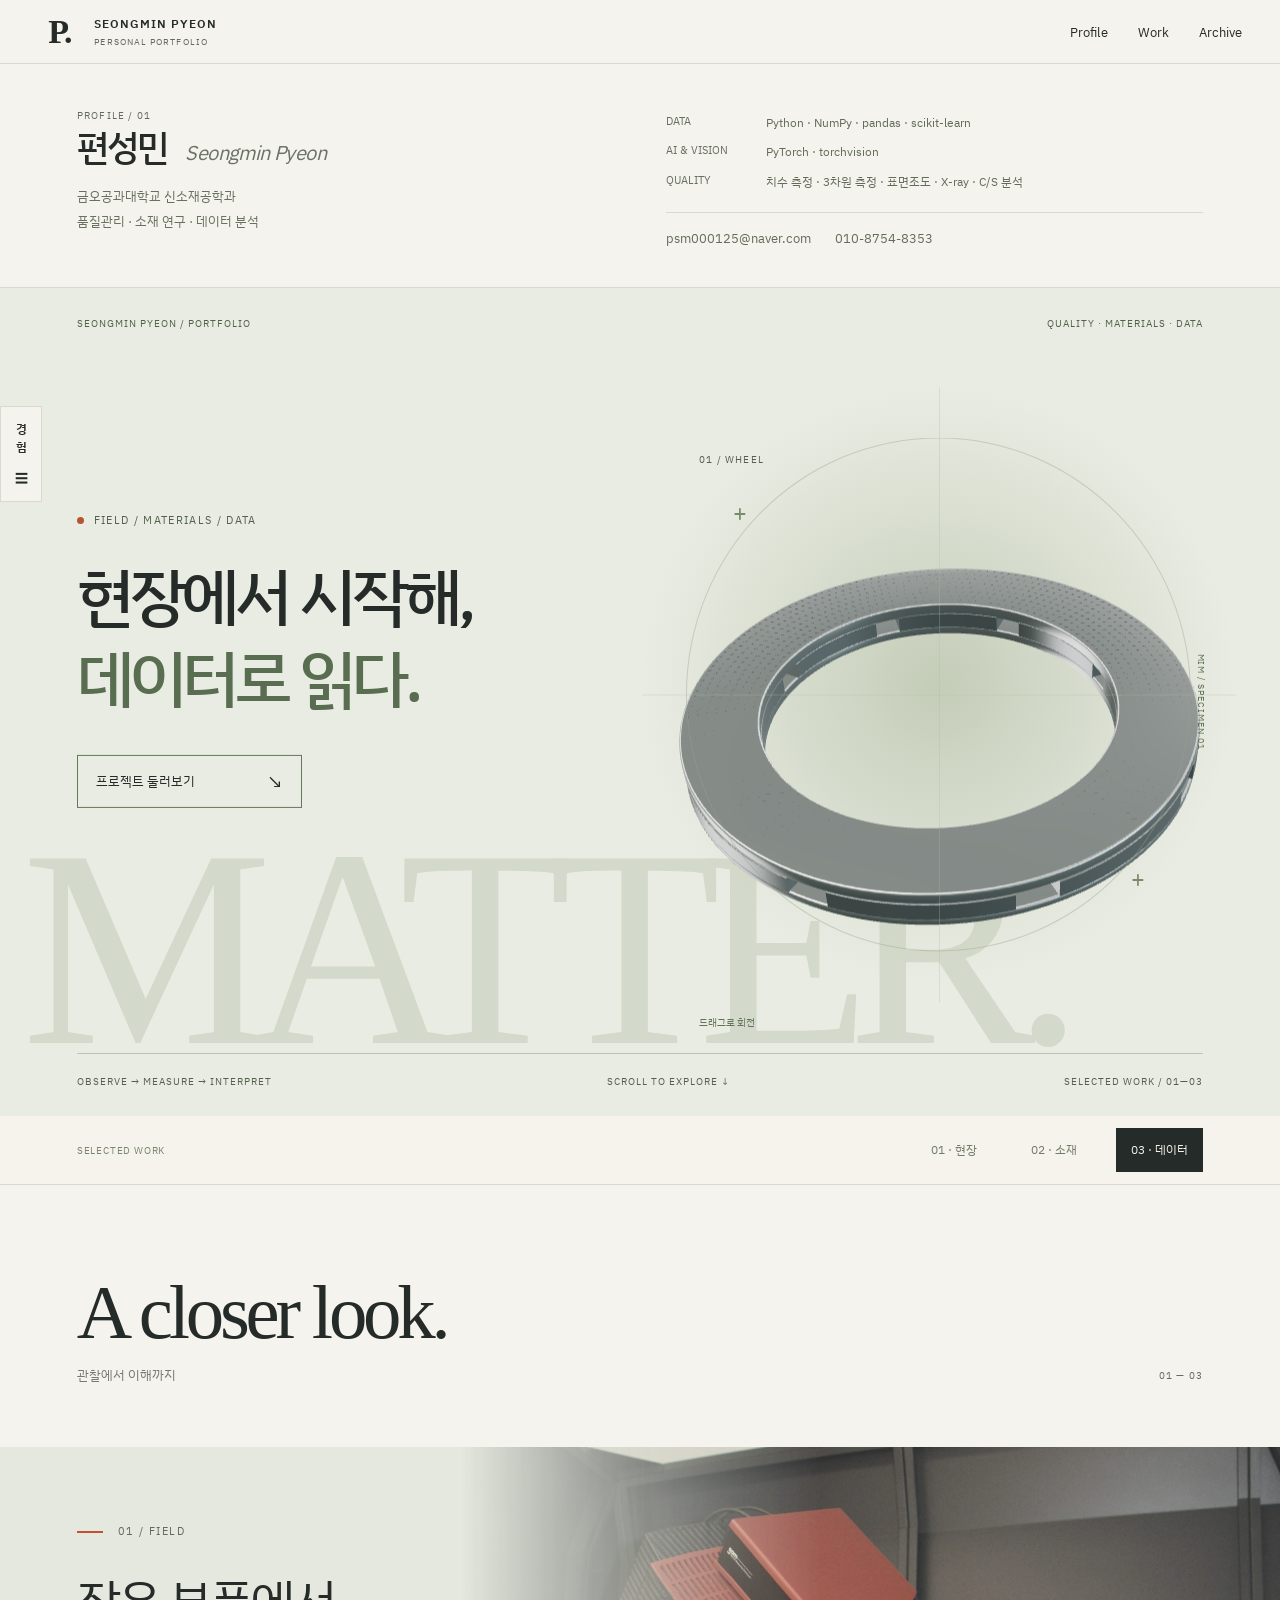
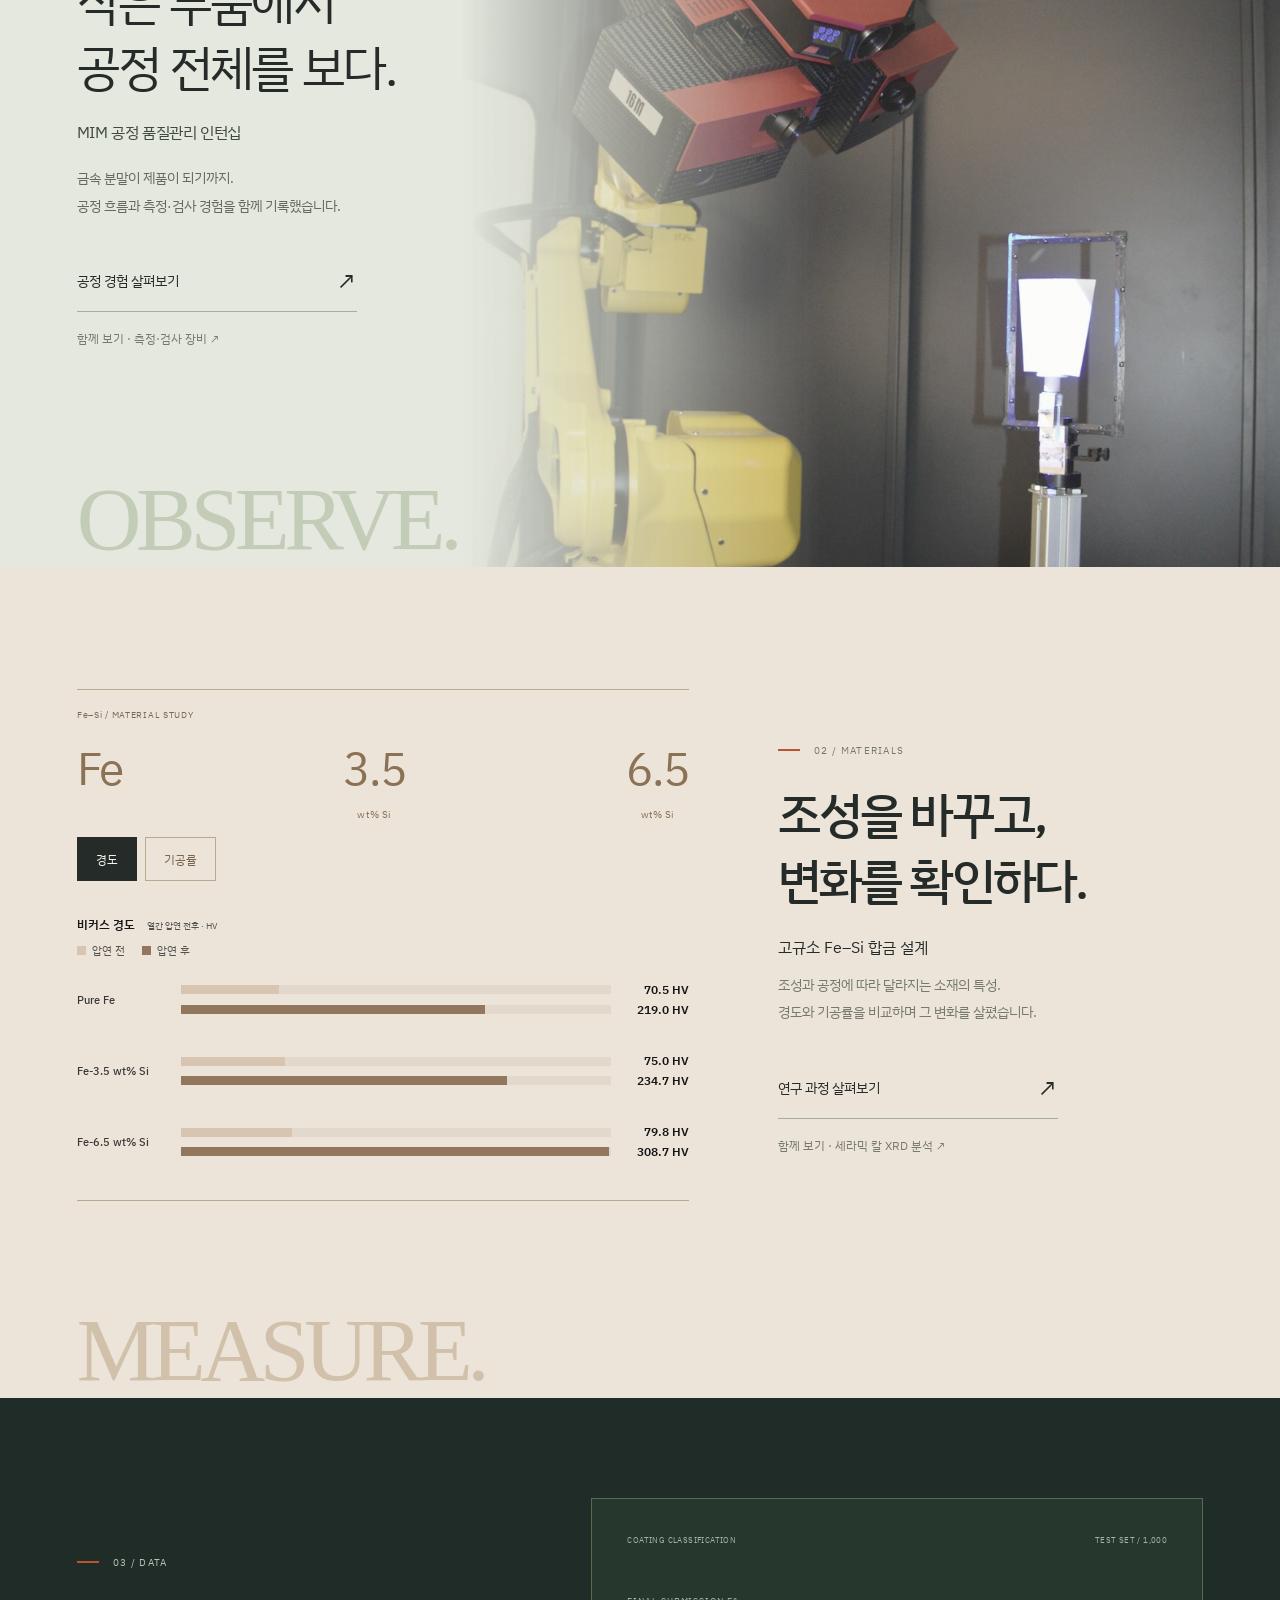
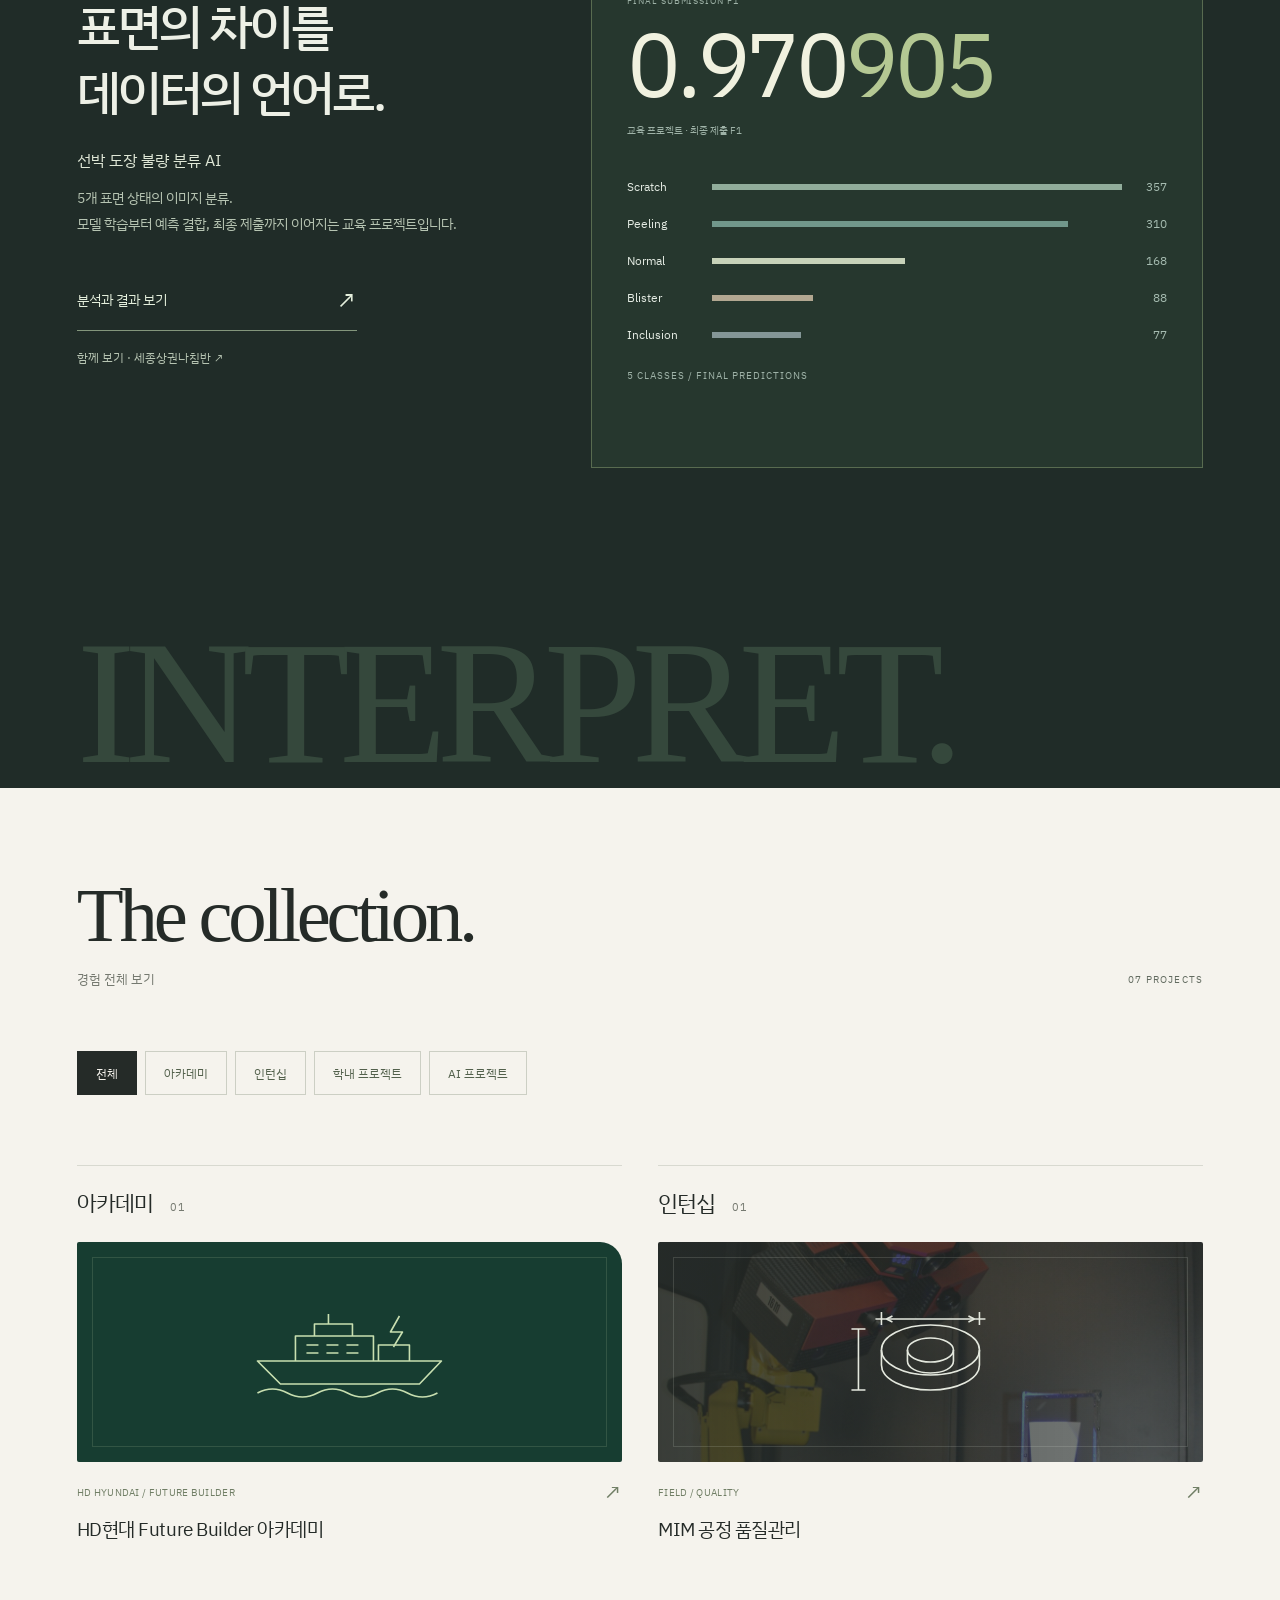
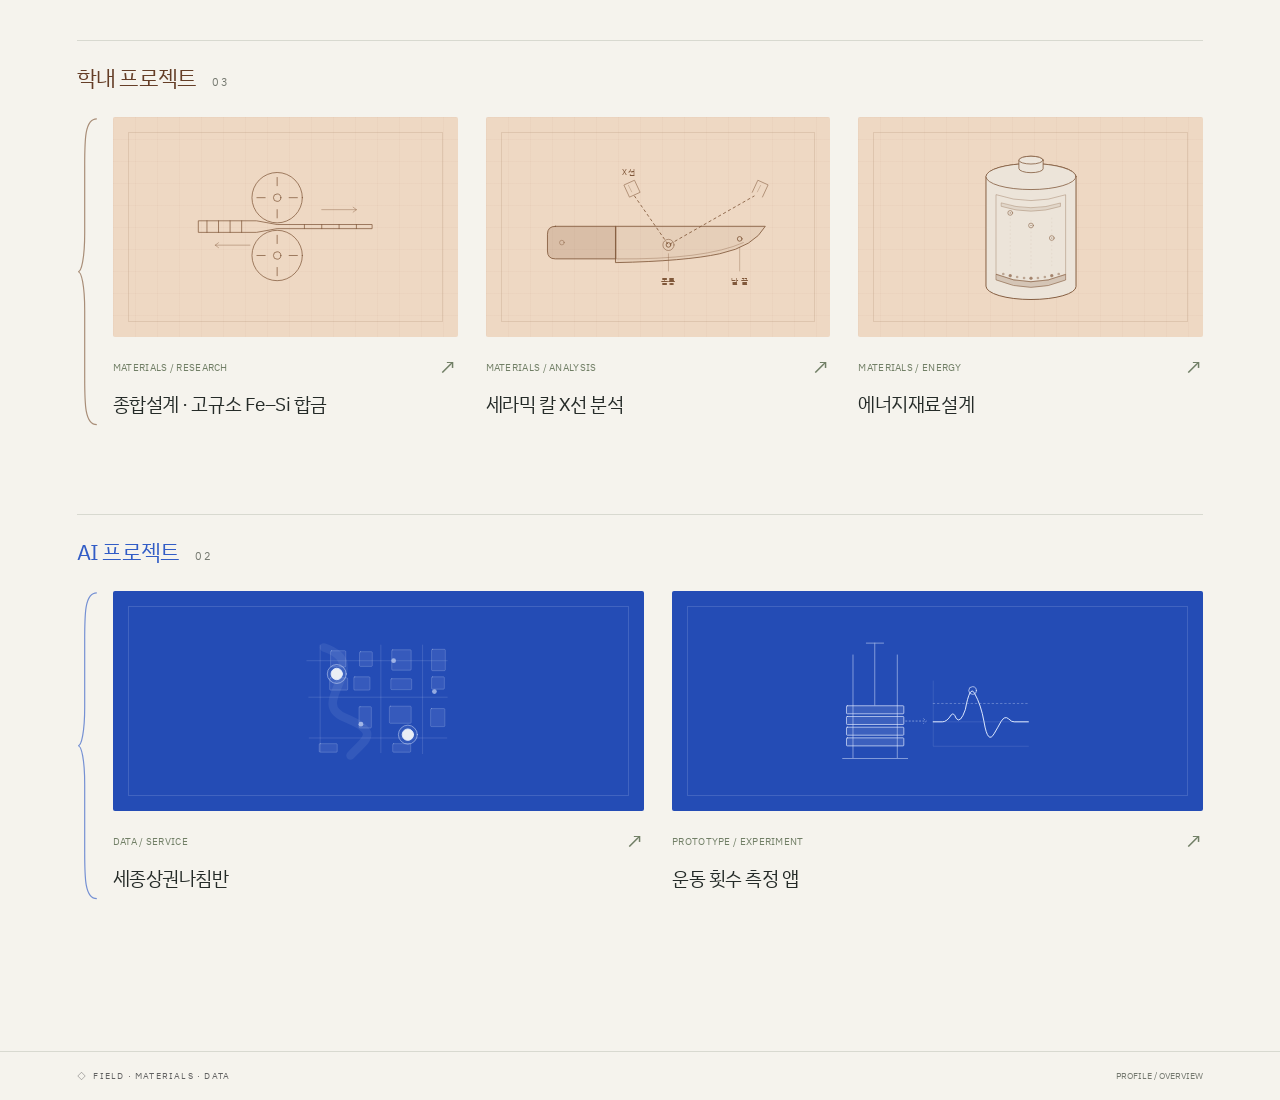
==== commit 376c337e: "Use static battery illustration in profile project card" ====
--- a/index.html
+++ b/index.html
@@ -27,7 +27,7 @@
   <link rel="stylesheet" href="experience-themes.css?v=20261005-mim-clean-assets">
   <link rel="stylesheet" href="academy-theme.css?v=20261005-wave-reading">
   <link rel="stylesheet" href="ship-course.css?v=20261005-wave-reading">
-  <link rel="stylesheet" href="experience-covers.css?v=20261009-battery-refined">
+  <link rel="stylesheet" href="experience-covers.css?v=20261009-static-profile-covers">
   <script src="experience.js" defer></script>
   <script src="academy.js?v=20261005-visual-motion" defer></script>
   <script src="artifacts.js" defer></script>
@@ -35,7 +35,7 @@
   <script src="story-visuals.js?v=20261005-energy-contact-clean" defer></script>
   <script src="academy-visuals.js?v=20261005-diagram-refinements" defer></script>
   <script src="ship-course.js?v=20261005-wave-reading" defer></script>
-  <script src="experience-covers.js?v=20261009-battery-refined" defer></script>
+  <script src="experience-covers.js?v=20261009-static-profile-covers" defer></script>
   <script src="showcase.js?v=20261005-field-navigation" defer></script>
   <script src="lab-motion.js?v=20261005-diagram-refinements" defer></script>
   <script src="app.js?v=20261005-energy-horizontal" defer></script>
--- a/experience-covers.css
+++ b/experience-covers.css
@@ -79,8 +79,19 @@
 .xrd-guide-rotor {transform-box:view-box;animation:cover-orbit 64s linear infinite}
 .xrd-guide-body {transform-origin:315px 181px}
 .energy-cover-atmosphere {opacity:1}
-.energy-field-orbit {opacity:.36;stroke-width:1.3;transform-origin:300px 225px;animation:cover-orbit 36s linear infinite}
+.energy-field-orbit {opacity:.42;stroke-width:1.3;transform-origin:300px 225px;animation:cover-orbit 20s linear infinite}
 .energy-orbit-tail {opacity:.55}
+.energy-orbit-ticks {opacity:.2;stroke-width:1}
+.energy-orbit-points {fill:currentColor;stroke:none}
+.energy-inner-orbit {opacity:.21;stroke-width:1.2}
+.energy-counter-orbit {opacity:.38;stroke-width:2;transform-origin:300px 225px;animation:cover-orbit 20s linear infinite reverse}
+.energy-orbit-satellites {stroke-width:1}
+.energy-orbit-satellites circle:first-child {fill:var(--portfolio-paper,#ece4d9)}
+.energy-orbit-satellites circle:last-child {fill:currentColor;stroke:none}
+.energy-field-nodes {opacity:.35;stroke-width:1}
+.energy-field-nodes circle:last-child {fill:currentColor;stroke:none}
+.energy-node-pulse {transform-box:fill-box;transform-origin:center;animation:energy-node-breathe 4s ease-in-out infinite}
+@keyframes energy-node-breathe {0%,100%{transform:scale(.8);opacity:.3}50%{transform:scale(1.15);opacity:.85}}
 .alloy-cover-atmosphere {opacity:.26}
 .alloy-roll-guide {animation:cover-orbit 64s linear infinite}
 .alloy-roll-guide.is-reverse {animation-direction:reverse}
@@ -231,7 +242,9 @@
 .lab-card-visual:is([data-preview="alloy"],[data-preview="xrd"],[data-preview="energy"]) {background-image:linear-gradient(#80583a08 1px,transparent 1px),linear-gradient(90deg,#80583a08 1px,transparent 1px);background-size:22px 22px}
 .lab-card-visual .experience-cover-graphic {position:absolute;inset:auto;left:50%;top:50%;translate:-50% -50%;width:280px;max-width:calc(100% - 64px);height:128px;overflow:visible;transform:none!important;transition:none!important}
 .lab-card-visual .cover-energy {height:158px}
-.lab-card-visual .experience-cover-graphic:not(.cover-energy) * {animation:none!important;transition:none!important;stroke-dashoffset:0!important}
+.cover-static,.cover-static * {animation:none!important;transition:none!important;stroke-dashoffset:0!important}
+.cover-static .battery-ion-travel {transform:translateY(var(--ion-rest));opacity:.85}
+.cover-static .battery-arrival {opacity:.45}
 .archive-collection[data-collection="campus"]>.archive-collection-heading h3 {color:#80583a}
 .archive-collection[data-collection="ai"]>.archive-collection-heading h3 {color:#315cc6}
 .archive-collection[data-collection="campus"] .collection-brace {color:#80583a}
